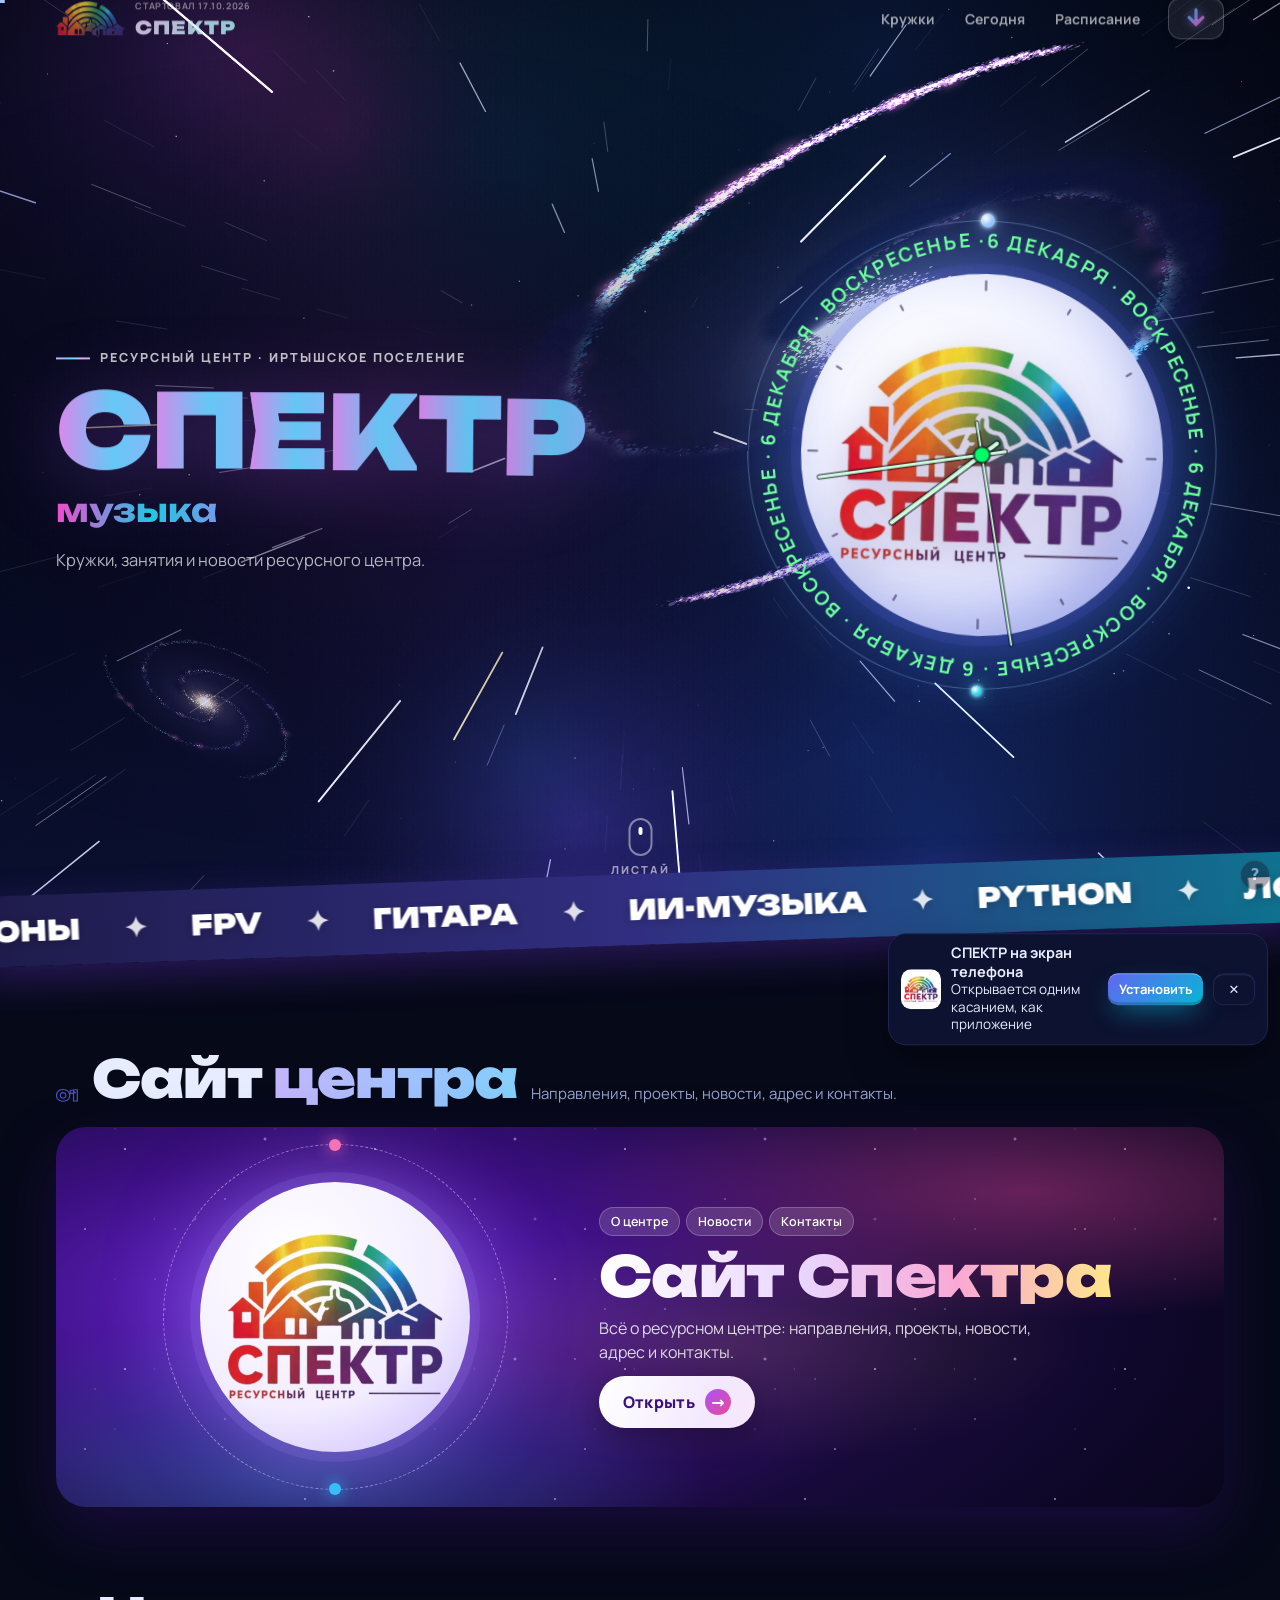
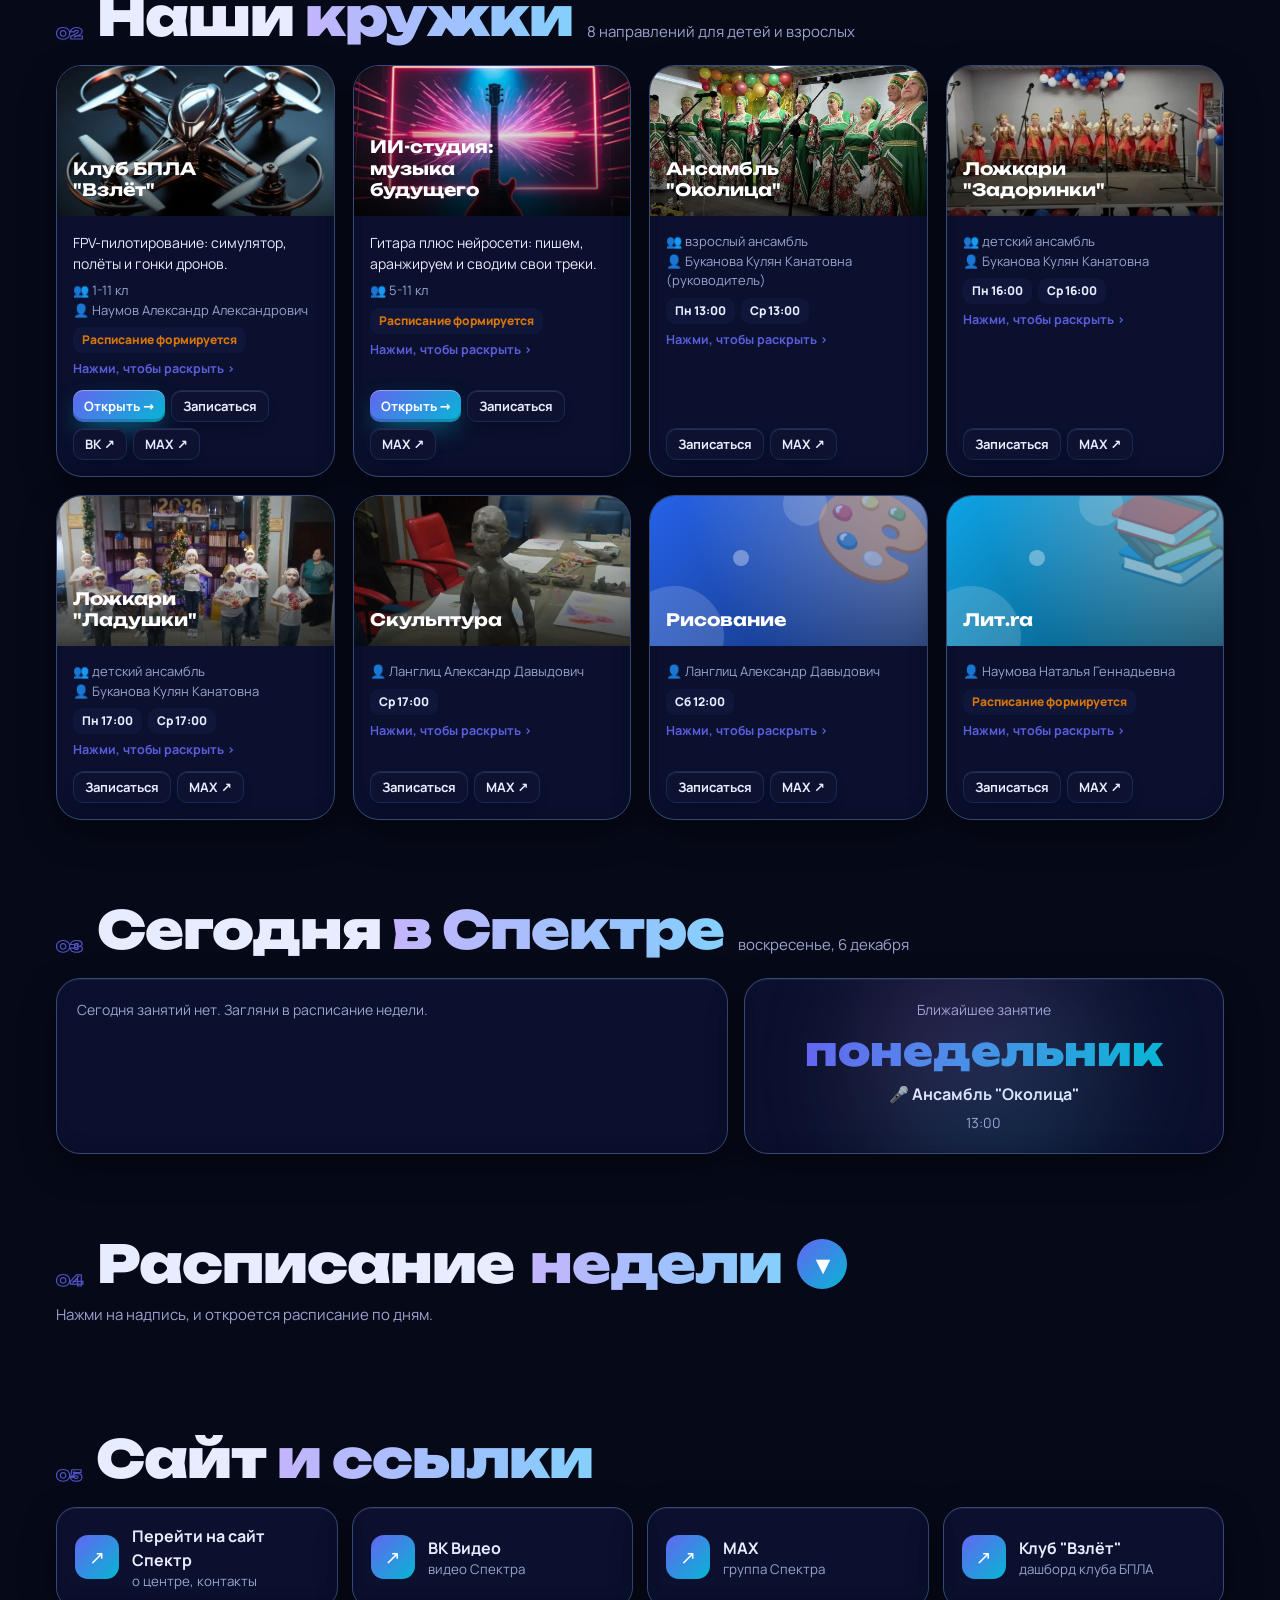
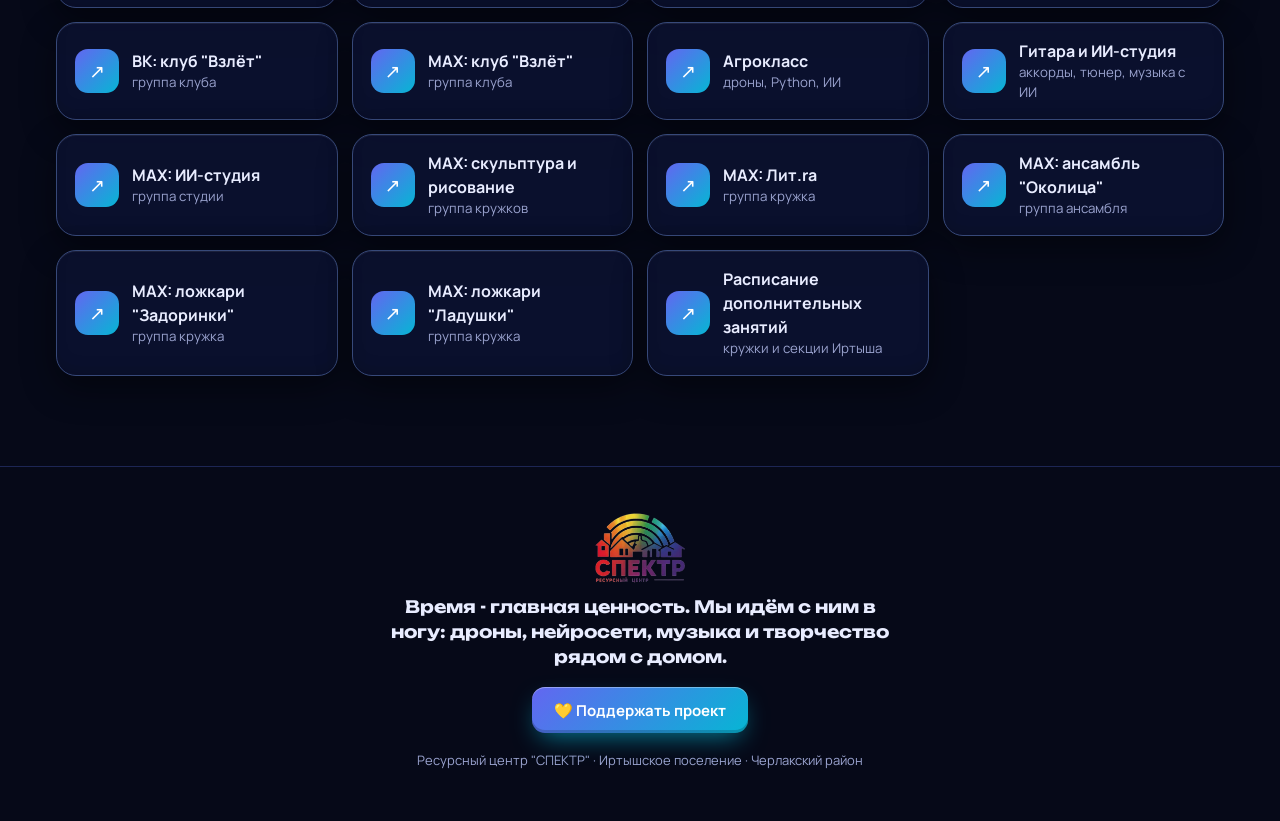
==== new.html @ 7301fcef "Портал: удержание на телефоне не сбрасывается долгим нажатием браузера, зона малой галактики шире (n" ====
<!DOCTYPE html>
<html lang="ru">
<head>
<meta charset="UTF-8">
<meta name="viewport" content="width=device-width, initial-scale=1.0, viewport-fit=cover">
<title>СПЕКТР - кружки и расписание</title>
<meta name="description" content="СПЕКТР - кружки ресурсного центра в Иртышском поселении: расписание занятий, запись в кружки, дашборды клуба БПЛА "Взлёт", Агрокласса и ИИ-студии.">
<link rel="canonical" href="https://centrspektr.gitverse.site/spektr/">
<meta property="og:type" content="website">
<meta property="og:site_name" content="СПЕКТР">
<meta property="og:locale" content="ru_RU">
<meta property="og:url" content="https://centrspektr.gitverse.site/spektr/">
<meta property="og:title" content="СПЕКТР - кружки и расписание занятий">
<meta property="og:description" content="Расписание, запись в кружки, дроны, музыка, ИИ, ложкари, рисование и скульптура. Иртышское поселение.">
<meta property="og:image" content="https://centrspektr.gitverse.site/spektr/og.png">
<meta property="og:image:width" content="1200">
<meta property="og:image:height" content="630">
<meta property="og:image:alt" content="СПЕКТР - ресурсный центр">
<meta name="twitter:card" content="summary_large_image">
<meta name="theme-color" content="#0b0914">
<link rel="icon" type="image/png" href="favicon.png">
<link rel="apple-touch-icon" href="spektr-180.png">
<link rel="manifest" href="app.webmanifest">
<meta name="mobile-web-app-capable" content="yes">
<meta name="apple-mobile-web-app-capable" content="yes">
<meta name="apple-mobile-web-app-title" content="Спектр">
<link rel="preload" as="image" href="logo.webp">
<script src="perenos.js"></script>
<script>/* вход на портал всегда в стиле Космос; дальше в этом визите стиль можно менять, клубы его подхватывают */
try{if(!sessionStorage.getItem('spectr_in')){sessionStorage.setItem('spectr_in','1');localStorage.setItem('spectr_skin','space')}}catch(e){}</script>
<script src="fx.js"></script>
<link href="fonts.css" rel="stylesheet">
<style>
:root{--r1:#f43f5e;--r2:#fb923c;--r3:#facc15;--r4:#22c55e;--r5:#06b6d4;--r6:#6366f1;--r7:#a855f7;--c1:#7c3aed;--c2:#db2777;
 --bg:#f5f3fb;--bg2:#ebe8f5;--card:#ffffff;--line:#e2deef;--text:#17142a;--dim:#686580;--ok:#16a34a;--bad:#dc2626;--shadow:0 12px 34px rgba(30,20,60,.09);--hue:0deg;
 --rain:linear-gradient(90deg,var(--r1),var(--r2),var(--r3),var(--r4),var(--r5),var(--r6),var(--r7),var(--r1))}
:root[data-theme="dark"]{--bg:#0b0914;--bg2:#16122a;--card:#141029;--line:#272143;--text:#efecfb;--dim:#a39fc2;--shadow:0 12px 34px rgba(0,0,0,.45)}
*{box-sizing:border-box;margin:0;padding:0}
html{overflow-x:clip;scroll-behavior:smooth;-webkit-tap-highlight-color:transparent}
body{font-family:var(--fb);background:var(--bg);color:var(--text);line-height:1.5;overflow-x:hidden}
[hidden]{display:none !important}
img{display:block;max-width:100%}
a{color:inherit}
.wrap{max-width:1200px;margin:0 auto;padding:0 16px}
/* ---- фон, прогресс, курсор ---- */
.aur{position:fixed;inset:0;z-index:-1;overflow:hidden;filter:hue-rotate(var(--hue))}
.aur i{position:absolute;border-radius:50%;filter:blur(110px);opacity:.26;animation:fl 22s ease-in-out infinite}
.aur i:nth-child(1){width:520px;height:520px;background:var(--r7);top:-180px;left:-160px}
.aur i:nth-child(2){width:460px;height:460px;background:var(--r5);top:40%;right:-180px;animation-delay:-9s}
.aur i:nth-child(3){width:420px;height:420px;background:var(--r2);bottom:-200px;left:30%;animation-delay:-15s;opacity:.16}
@keyframes fl{50%{transform:translate(60px,40px) scale(1.1)}}
#prog{position:fixed;top:0;left:0;height:3px;width:100%;transform:scaleX(0);transform-origin:0 50%;z-index:300;background:var(--rain)}
.cur,.cur2{position:fixed;top:0;left:0;pointer-events:none;z-index:600;border-radius:50%;opacity:0;transition:opacity .3s}
.cur{width:8px;height:8px;margin:-4px 0 0 -4px;background:#fff;mix-blend-mode:difference}
.cur2{width:42px;height:42px;margin:-21px 0 0 -21px;border:1.5px solid color-mix(in srgb,var(--c1) 70%,transparent);transition:opacity .3s,width .3s,height .3s,margin .3s,background .3s}
.cur2.big{width:84px;height:84px;margin:-42px 0 0 -42px;background:color-mix(in srgb,var(--c1) 14%,transparent);border-color:transparent}
body.hascur .cur,body.hascur .cur2{opacity:1}
/* ---- прелоадер ---- */
#pre{position:fixed;inset:0;z-index:900;background:#0b0914;display:grid;place-items:center;overflow:hidden}
#pre .pl{width:min(46vw,260px);opacity:0;transform:scale(.8);filter:drop-shadow(0 0 40px rgba(168,85,247,.5))}
#pre .bars{position:absolute;inset:0;display:flex}
#pre .bars i{flex:1;height:100%;transform-origin:50% 0}
/* заставка-радуга при входе всегда в цветах Неона, в любом стиле */
#pre .bars i:nth-child(1){background:#f43f5e}#pre .bars i:nth-child(2){background:#fb923c}#pre .bars i:nth-child(3){background:#facc15}#pre .bars i:nth-child(4){background:#22c55e}#pre .bars i:nth-child(5){background:#06b6d4}#pre .bars i:nth-child(6){background:#6366f1}#pre .bars i:nth-child(7){background:#a855f7}
/* ---- шапка ---- */
header{position:fixed;top:0;left:0;right:0;z-index:200;transition:background .4s,backdrop-filter .4s,border-color .4s;border-bottom:1px solid transparent}
header.solid{backdrop-filter:blur(18px);background:color-mix(in srgb,var(--bg) 76%,transparent);border-color:var(--line)}
.top{display:flex;align-items:center;gap:14px;height:66px}
.brand{display:flex;align-items:center;gap:10px;text-decoration:none;user-select:none;-webkit-user-select:none;-webkit-touch-callout:none}
.brand img{height:34px;width:auto}
.brand .bt{display:flex;flex-direction:column;gap:4px;line-height:1}
.vis{display:flex;align-items:center;gap:4px;font:700 10px var(--fb);letter-spacing:.4px;color:var(--dim);white-space:nowrap;opacity:0;transform:translateY(-4px);transition:opacity .6s,transform .6s}
.vis.on{opacity:1;transform:none}
.vis.since{opacity:.85;transform:none;font-size:9px;letter-spacing:.6px;text-transform:uppercase}
.inl{transform:scaleX(-1)}
.shb .shico{width:20px;height:20px;flex:none;fill:none;stroke:#e9e4ff;stroke-width:2;stroke-linejoin:round;stroke-linecap:round}
.vis svg{width:12px;height:12px;fill:none;stroke:var(--c1);stroke-width:2.2;stroke-linecap:round;stroke-linejoin:round}
.vis i{font-style:normal;font-weight:800;color:var(--text);font-variant-numeric:tabular-nums}
header:not(.solid) .vis{color:rgba(255,255,255,.7)}header:not(.solid) .vis i{color:#fff}
html[data-skin="aqua"][data-theme="light"] header:not(.solid) .vis{color:#7a6f80}html[data-skin="aqua"][data-theme="light"] header:not(.solid) .vis i{color:#2c2535}
html[data-skin="pixel"] .vis{font:400 7px 'Press Start 2P',monospace}
@media (max-width:420px){.vis .vl{display:none}}
.brand b{font:900 18px var(--fh);letter-spacing:1px;background:var(--rain);background-size:300% 100%;-webkit-background-clip:text;background-clip:text;color:transparent;animation:sh 9s linear infinite}
header:not(.solid) .brand b{filter:brightness(1.25)}
@keyframes sh{to{background-position:-300% 0}}
nav.mn{margin-left:auto;display:flex;gap:2px}
nav.mn a{color:var(--dim);text-decoration:none;font-weight:700;font-size:14px;padding:8px 14px;border-radius:999px;transition:.25s}
header:not(.solid) nav.mn a{color:rgba(255,255,255,.78)}
nav.mn a:hover{color:#fff !important;background:linear-gradient(135deg,var(--c1),var(--c2))}
.tr{display:flex;gap:8px}
.ibtn{border:1px solid var(--line);background:var(--card);color:var(--text);border-radius:13px;height:42px;min-width:42px;padding:0 15px;cursor:pointer;font:700 14px var(--fb);display:inline-flex;align-items:center;justify-content:center;gap:7px;text-decoration:none;transition:border-color .2s,color .2s,background .2s,box-shadow .3s}
.ibtn:hover{border-color:var(--c1);color:var(--c1)}
header:not(.solid) .tr .ibtn{background:rgba(255,255,255,.1);border-color:rgba(255,255,255,.25);color:#fff}
.ibtn.pri{background:linear-gradient(135deg,var(--c1),var(--c2));color:#fff;border:none} .ibtn.pri:hover{color:#fff;box-shadow:0 10px 30px rgba(219,39,119,.45)}
.ibtn.gl{background:rgba(255,255,255,.1);color:#fff;border-color:rgba(255,255,255,.32);backdrop-filter:blur(10px)} .ibtn.gl:hover{background:rgba(255,255,255,.22);border-color:#fff;color:#fff}
.ibtn.lg{height:54px;padding:0 26px;font-size:15.5px;border-radius:16px}
.ibtn.sm{height:32px;font-size:13px;padding:0 11px;border-radius:10px} .ibtn:disabled{opacity:.6;cursor:default}
@media(max-width:820px){nav.mn{display:none}.tr{margin-left:auto}}
/* вход на портал: долгое нажатие на свечение вокруг круга СПЕКТР (без видимой кнопки) */
.hero{-webkit-touch-callout:none}.lw.pt .ring{opacity:.62;transition:opacity .9s ease-in}
/* ---- hero ---- */
.hero{position:relative;min-height:100vh;min-height:100svh;display:flex;align-items:center;overflow:hidden;color:#fff;background:radial-gradient(120% 120% at 20% 0%,#2b0f63 0%,#0b0914 58%),#0b0914;isolation:isolate}
.hero canvas{position:absolute;inset:0;width:100%;height:100%;z-index:-1}
.hero .vig{position:absolute;inset:0;z-index:-1;background:radial-gradient(60% 50% at 70% 45%,transparent 0%,rgba(11,9,20,.55) 100%)}
.hin{position:relative;width:100%;display:grid;grid-template-columns:1.15fr .85fr;gap:30px;align-items:center;padding-top:80px;padding-bottom:70px}
.kick{display:inline-flex;align-items:center;gap:10px;font-size:12.5px;font-weight:800;letter-spacing:2px;text-transform:uppercase;color:rgba(255,255,255,.75)}
.kick i{width:34px;height:2px;background:var(--rain)}
h1.big{font:900 clamp(44px,8vw,112px)/.95 var(--fh);letter-spacing:-2px;white-space:nowrap;margin:14px 0 10px;background:var(--rain);background-size:300% 100%;-webkit-background-clip:text;background-clip:text;color:transparent;animation:sh 10s linear infinite;filter:drop-shadow(0 10px 40px rgba(168,85,247,.35))}
h1.big .ch{display:inline-block;background:inherit;background-size:inherit;-webkit-background-clip:text;background-clip:text}
.rot{font:700 clamp(20px,3.6vw,32px)/1.25 var(--fh)}
.rw{display:inline-block;color:var(--r3);min-width:2ch}
.lead{max-width:540px;color:rgba(255,255,255,.8);margin-top:14px;font-size:16.5px}
.cta{display:flex;gap:12px;flex-wrap:wrap;margin-top:28px}
.ibtn.pri.lg{box-shadow:0 10px 34px rgba(219,39,119,.5)}
.chips{display:flex;gap:8px;flex-wrap:wrap;margin-top:22px}
.chip{font-size:13px;font-weight:800;padding:7px 13px;border-radius:999px;background:rgba(255,255,255,.1);border:1px solid rgba(255,255,255,.22);backdrop-filter:blur(8px)}
.lw{position:relative;justify-self:center;width:min(100%,430px);aspect-ratio:1;display:grid;place-items:center}
.lw .ring{position:absolute;inset:0;border-radius:50%;background:conic-gradient(from 0deg,var(--r1),var(--r2),var(--r3),var(--r4),var(--r5),var(--r6),var(--r7),var(--r1));filter:blur(46px);opacity:.42;animation:spin 16s linear infinite}
.lw .disc{position:absolute;inset:9%;border-radius:50%;background:radial-gradient(circle at 50% 40%,rgba(255,255,255,.98),rgba(240,236,255,.92) 62%,rgba(220,210,255,.85));box-shadow:0 30px 80px rgba(0,0,0,.45),inset 0 -12px 40px rgba(124,58,237,.18)}
.lw .orb{position:absolute;inset:-3%;z-index:3;border-radius:50%;border:1.5px dashed rgba(255,255,255,.32);animation:spin 18s linear infinite;pointer-events:none}
.lw .orb::before,.lw .orb::after{content:"";position:absolute;width:14px;height:14px;margin-left:-7px;border-radius:50%;background:radial-gradient(circle at 35% 35%,#fff,var(--r3) 55%);top:-8px;left:50%;box-shadow:0 0 18px var(--r3),0 0 4px #fff;animation:orbp 2.4s ease-in-out infinite}
@keyframes orbp{50%{box-shadow:0 0 28px var(--r3),0 0 6px #fff}}
.lw .orb::after{background:radial-gradient(circle at 35% 35%,#fff,var(--r5) 55%);box-shadow:0 0 18px var(--r5),0 0 4px #fff;top:auto;bottom:-8px;width:11px;height:11px;margin-left:-5.5px;animation-delay:-1.2s}
.lw img{position:relative;z-index:2;width:64%;filter:drop-shadow(0 10px 18px rgba(60,20,120,.25))}
@keyframes spin{to{transform:rotate(360deg)}}
/* небо героя: метеоры, астероиды, спутник с сигнальной лампой */
.sky{position:absolute;inset:0;overflow:hidden;pointer-events:none}
.sky>*{position:absolute;left:0;top:0;will-change:transform,opacity}
.sky .met{height:2px;border-radius:2px;background:linear-gradient(90deg,transparent,rgba(170,195,255,.25) 45%,rgba(220,232,255,.9));transform-origin:100% 50%}
.sky .met::after{content:"";position:absolute;right:-3px;top:50%;width:5px;height:5px;margin-top:-2.5px;border-radius:50%;background:#fff;box-shadow:0 0 8px 3px rgba(200,215,255,.85),0 0 22px 6px rgba(140,170,255,.35)}
.sky .met.com{height:3px;background:linear-gradient(90deg,transparent,rgba(120,150,255,.14) 25%,rgba(190,140,255,.4) 60%,rgba(255,235,250,.95))}
.sky .met.com::after{width:8px;height:8px;margin-top:-4px;right:-4px;box-shadow:0 0 12px 4px rgba(255,235,250,.8),0 0 30px 10px rgba(150,170,255,.4)}
html[data-skin="pixel"] .sky svg{shape-rendering:crispEdges}
.scr{position:absolute;left:50%;bottom:22px;transform:translateX(-50%);display:flex;flex-direction:column;align-items:center;gap:6px;font-size:11px;font-weight:800;letter-spacing:2px;color:rgba(255,255,255,.6);text-decoration:none}
.scr i{width:24px;height:38px;border:2px solid rgba(255,255,255,.45);border-radius:14px;position:relative} .scr i::after{content:"";position:absolute;left:50%;top:7px;width:4px;height:8px;margin-left:-2px;border-radius:2px;background:#fff;animation:wheel 1.8s infinite}
@keyframes wheel{60%{transform:translateY(12px);opacity:0}100%{opacity:0}}
@media(max-width:860px){h1.big{font-size:min(14.5vw,96px)}.hin{grid-template-columns:1fr;text-align:left;padding-top:96px}.lw{width:min(54vw,250px);order:-1;justify-self:start}.scr{display:none}}
/* ---- бегущая строка ---- */
.mqw{position:relative;z-index:2;overflow:hidden;padding:70px 0;margin-top:-96px;margin-bottom:-46px}
.mq{position:relative;overflow:hidden;padding:18px 0;transform:rotate(-2deg);margin:0 -20px;background:var(--rain);background-size:200% 100%;box-shadow:0 14px 40px rgba(124,58,237,.3);z-index:2}
.mq .tk{display:flex;width:max-content;will-change:transform}
.mq{cursor:grab;touch-action:pan-y;-webkit-user-select:none;user-select:none}.mq.hold{cursor:grabbing}
.lw{touch-action:none;cursor:grab;-webkit-user-select:none;user-select:none}.lw.hold{cursor:grabbing}.lw img{pointer-events:none;-webkit-user-drag:none}
.lw .disc{transition:scale .35s cubic-bezier(.2,.9,.3,1.4)}.lw.hold .disc{scale:.95}
.lw .dr,.lw .lwh{position:absolute;inset:-3%;width:106%;height:106%;pointer-events:none;overflow:visible}
.lw .dr{z-index:1;animation:spin 70s linear infinite}
.lw .dr text{font:700 4.1px var(--fb);letter-spacing:.2px;fill:var(--hd)}
.lw .lwh{z-index:4}
.lw{--hc:#c8ffd9;--hs:#00ff66;--hd:#6dff9e;--tk:rgba(40,30,80,.55)}
html[data-skin="neon"] .lw{--hc:#fff;--hs:#ff4fd8;--hd:#ffb8f0}
html[data-skin="aqua"] .lw{--hc:#fff;--hs:#e0679a;--hd:#f9b4d0}
html[data-skin="pixel"] .lw{--hc:#fff;--hs:#7dff6a;--hd:#ffd84a}
.lwh .tk line{stroke:var(--tk);stroke-width:.5;stroke-linecap:round}
.lwh .hg{transform-origin:50px 50px;will-change:transform}
.lwh .hg .u{stroke:rgba(10,6,30,.6);stroke-linecap:round}
.lwh .hg .m{stroke:var(--hc);stroke-linecap:round}
.lwh .h1{stroke-width:.85}.lwh .h2{stroke-width:.6}.lwh .h3{stroke:var(--hs);stroke-width:.38}
.lwh .hg:nth-of-type(2) .u{stroke-width:1.5}.lwh .hg:nth-of-type(3) .u{stroke-width:1.2}.lwh .hg:nth-of-type(4) .u{stroke-width:.95}
.lwh .cap{fill:var(--hs);stroke:rgba(10,6,30,.6);stroke-width:.5}
.tked{position:absolute;right:16px;bottom:2px;z-index:3}
.mqw.tkoff{display:none} body.editing .mqw.tkoff{display:block;opacity:.35}
.tkhd{position:absolute;right:170px;bottom:2px;z-index:3}

.mq span{font:900 clamp(18px,3vw,28px) var(--fh);color:#fff;white-space:nowrap;padding:0 22px;text-shadow:0 2px 12px rgba(0,0,0,.25)}
.mq span::after{content:"✦";margin-left:44px;opacity:.85}
@keyframes mq{to{transform:translateX(-50%)}}
/* ---- секции ---- */
section.blk{padding-top:84px}
.sh2{display:flex;align-items:flex-end;gap:14px;flex-wrap:wrap;margin-bottom:22px}
.sh2 .num{font:900 15px var(--fh);color:transparent;-webkit-text-stroke:1.2px var(--c1);opacity:.8}
h2.sec{font:900 clamp(28px,5vw,52px)/1 var(--fh);letter-spacing:-1px;scroll-margin-top:90px}
h2.sec em{font-style:normal;background:var(--rain);background-size:300% 100%;-webkit-background-clip:text;background-clip:text;color:transparent;animation:sh 10s linear infinite}
.sh2 p{color:var(--dim);max-width:420px;font-size:15px}
.sh2 .add{margin-left:auto}
/* ---- дашборды ---- */
.dash{display:grid;grid-template-columns:repeat(12,1fr);gap:18px}
.dc{position:relative;grid-column:span 6;min-height:420px;border-radius:30px;overflow:hidden;color:#fff;text-decoration:none;display:flex;flex-direction:column;justify-content:flex-end;padding:28px;background:#111;cursor:pointer;isolation:isolate;box-shadow:0 20px 50px rgba(20,10,50,.28);transform-style:preserve-3d}
.dc:nth-child(3),.dc:nth-child(4){grid-column:span 6;min-height:340px}
@media(max-width:860px){.dc,.dc:nth-child(3),.dc:nth-child(4){grid-column:span 12;min-height:360px}}
.dc .ph{position:absolute;inset:-12% 0;z-index:-2;will-change:transform}
.dc .ph img,.dc .ph canvas{width:100%;height:100%;object-fit:cover;transition:transform 1.2s cubic-bezier(.2,.8,.2,1)}
.dc:hover .ph img{transform:scale(1.08)}
.dc::before{content:"";position:absolute;inset:0;z-index:-1;background:linear-gradient(180deg,rgba(0,0,0,0) 30%,rgba(5,3,15,.88) 100%)}
.dc::after{content:"";position:absolute;inset:0;z-index:-1;background:linear-gradient(115deg,transparent 30%,rgba(255,255,255,.22) 48%,transparent 62%);transform:translateX(-120%);transition:transform 1s}
.dc:hover::after{transform:translateX(120%)}
.dc .lbl{position:absolute;top:22px;left:22px;display:flex;gap:8px}
.dc .lbl span{font-size:11.5px;font-weight:800;letter-spacing:1px;text-transform:uppercase;padding:6px 12px;border-radius:99px;background:rgba(255,255,255,.14);border:1px solid rgba(255,255,255,.25);backdrop-filter:blur(10px)}
.dc .lbl .bt{background:rgba(250,204,21,.18);border-color:rgba(250,204,21,.55);color:#fde68a}
.sh2 .beta{display:flex;flex-wrap:wrap;align-items:center;gap:8px 10px;margin-top:10px;font-size:13.5px;color:var(--dim);line-height:1.45}
.sh2 .beta i{font-style:normal;font-size:11px;font-weight:800;letter-spacing:1px;text-transform:uppercase;padding:4px 10px;border-radius:99px;background:rgba(250,204,21,.15);border:1px solid rgba(250,204,21,.5);color:#fde68a}
.dc .lbl .soon{background:var(--r3);color:#111;border-color:transparent}
.dc h3{font:900 clamp(28px,4vw,44px)/1.02 var(--fh);letter-spacing:-1px;text-shadow:0 6px 30px rgba(0,0,0,.4)}
.dc p{max-width:460px;opacity:.88;margin-top:8px;font-size:15px}
.dc .go{display:inline-flex;align-items:center;gap:10px;margin-top:18px;font-weight:800;padding:11px 18px;border-radius:14px;background:rgba(255,255,255,.14);border:1px solid rgba(255,255,255,.3);backdrop-filter:blur(10px);width:max-content;transition:gap .3s,background .3s,color .3s}
.dc .go b{display:inline-grid;place-items:center;width:26px;height:26px;border-radius:50%;background:#fff;color:#111;transition:transform .3s}
.dc:hover .go{background:#fff;color:#111;gap:16px} .dc:hover .go b{background:linear-gradient(135deg,var(--c1),var(--c2));color:#fff;transform:rotate(-45deg)}
.dc .glw{position:absolute;inset:0;z-index:-1;opacity:0;transition:opacity .3s;background:radial-gradient(380px circle at var(--mx,50%) var(--my,50%),rgba(255,255,255,.18),transparent 60%)}
.dc:hover .glw{opacity:1}
.dc.site{background:radial-gradient(120% 90% at 80% 0%,#4c1d95,#1a0b33 60%,#0b0914)} .dc.site .ph{inset:0;display:flex;align-items:flex-start;justify-content:flex-end;padding:22px 26px}
.dc.site .ph::before{content:"";position:absolute;top:26px;right:26px;width:min(38%,190px);aspect-ratio:1.25;border-radius:28px;background:linear-gradient(160deg,#fff,#efeaff);box-shadow:0 20px 50px rgba(0,0,0,.45);transform:rotate(4deg)}
.dc.site .ph img{position:relative;width:min(32%,160px);height:auto;object-fit:contain;margin:30px 5% 0 0;transform:rotate(4deg)}
.dc.site:hover .ph img{transform:rotate(0) scale(1.06)}
.dc.site::before{background:linear-gradient(180deg,rgba(0,0,0,0) 45%,rgba(5,3,15,.7) 100%)}
/* переход "провалиться" */
#dive{position:fixed;z-index:800;overflow:hidden;pointer-events:none;display:none;background:#000}
#dive img,#dive canvas{position:absolute;inset:0;width:100%;height:100%;object-fit:cover}
#dive .fl{position:absolute;inset:0;background:#fff;opacity:0;pointer-events:none}
#dive .t{position:absolute;inset:0;display:grid;place-items:center;text-align:center;color:#fff;font:900 clamp(40px,10vw,120px)/1 var(--fh);text-shadow:0 10px 50px rgba(0,0,0,.6);background:radial-gradient(circle,rgba(0,0,0,.15),rgba(0,0,0,.55))}
#soon{position:fixed;inset:0;z-index:850;display:none;place-items:center;padding:16px;background:rgba(5,3,15,.75);backdrop-filter:blur(8px)}
#soon .sc{max-width:520px;background:var(--card);border-radius:28px;overflow:hidden;box-shadow:0 30px 80px rgba(0,0,0,.5)}
#soon .sc img{height:220px;width:100%;object-fit:cover} #soon .sc div{padding:22px}
#soon h3{font:900 24px var(--fh);margin-bottom:8px} #soon ul{margin:10px 0 16px 18px;color:var(--dim)}
/* ---- сегодня ---- */
.today{display:grid;grid-template-columns:1.4fr 1fr;gap:16px} @media(max-width:820px){.today{grid-template-columns:1fr}}
.card{background:var(--card);border:1px solid var(--line);border-radius:24px;box-shadow:var(--shadow);padding:20px}
.card h3{font:700 17px var(--fh);margin-bottom:10px}
.lrow{display:flex;gap:12px;align-items:center;padding:11px 0;border-bottom:1px dashed var(--line);flex-wrap:wrap;cursor:pointer} .lrow:last-child{border-bottom:none}
.lrow .tm{font:800 14px var(--fb);min-width:104px} .lrow .dt{width:11px;height:11px;border-radius:50%;flex-shrink:0;box-shadow:0 0 10px currentColor}
.lrow .nm{flex:1;min-width:150px} .lrow .nm small{display:block;color:var(--dim)}
.lrow.past{opacity:.42} .lrow.on{background:color-mix(in srgb,var(--ok) 10%,transparent);border-radius:16px;padding:11px;border-bottom:none}
.bar{height:6px;border-radius:9px;background:var(--bg2);overflow:hidden;width:100%} .bar i{display:block;height:100%;background:linear-gradient(90deg,var(--r4),var(--r5))}
.tag{font-size:11px;font-weight:800;color:#fff;background:var(--ok);border-radius:99px;padding:2px 9px}
.nxt{display:flex;flex-direction:column;justify-content:center;align-items:center;text-align:center;gap:6px;min-height:170px;position:relative;overflow:hidden}
.nxt .big{font:900 40px var(--fh);background:linear-gradient(90deg,var(--c1),var(--c2));-webkit-background-clip:text;background-clip:text;color:transparent}
.nxt::before{content:"";position:absolute;width:240px;height:240px;border-radius:50%;background:conic-gradient(var(--r1),var(--r3),var(--r5),var(--r7),var(--r1));filter:blur(60px);opacity:.18;animation:spin 12s linear infinite}
.empty{color:var(--dim);font-size:14px}
.tent{color:#d97706;font-size:12px;font-weight:700}
/* ---- неделя ---- */
.days{position:relative;display:flex;gap:4px;overflow-x:auto;padding:5px;background:var(--card);border:1px solid var(--line);border-radius:20px;margin-bottom:16px;scrollbar-width:none}
.days button{position:relative;z-index:1;flex:1;min-width:60px;border:none;background:none;color:var(--dim);font:800 14px var(--fb);padding:12px 8px;border-radius:15px;cursor:pointer;transition:color .3s}
.days button.on{color:#fff} .days button small{display:block;font:600 10.5px var(--fb);opacity:.85}
.days button.td::after{content:"";position:absolute;top:7px;right:9px;width:6px;height:6px;border-radius:50%;background:var(--r3)}
.dind{position:absolute;z-index:0;top:5px;bottom:5px;border-radius:15px;background:linear-gradient(135deg,var(--c1),var(--c2));box-shadow:0 6px 20px rgba(124,58,237,.4);transition:left .5s cubic-bezier(.5,1.5,.5,1),width .5s cubic-bezier(.5,1.5,.5,1)}
.tl{position:relative;padding-left:28px;min-height:90px} .tl::before{content:"";position:absolute;left:9px;top:8px;bottom:8px;width:3px;border-radius:3px;background:linear-gradient(var(--r1),var(--r3),var(--r4),var(--r5),var(--r7))}
.ev{position:relative;display:flex;gap:14px;align-items:center;margin-bottom:12px;padding:15px 17px;border-radius:22px;background:var(--card);border:1px solid var(--line);box-shadow:var(--shadow);cursor:pointer;transition:transform .3s,border-color .3s}
.ev::after{content:"";position:absolute;left:-26px;top:50%;width:14px;height:14px;margin-top:-7px;border-radius:50%;background:var(--ec);border:3px solid var(--bg);box-shadow:0 0 14px var(--ec)}
.ev:hover{transform:translateX(8px);border-color:var(--ec)}
.ev .t{font:800 15px var(--fb);min-width:104px} .ev .t small{display:block;font-weight:600;color:var(--dim);font-size:12px}
.ev .i{width:48px;height:48px;border-radius:15px;display:grid;place-items:center;font-size:24px;background:var(--ec);flex-shrink:0;box-shadow:0 8px 20px color-mix(in srgb,var(--ec) 45%,transparent)}
.ev .b{flex:1;min-width:0} .ev .b b{display:block} .ev .b small{color:var(--dim)}
@media(max-width:560px){.ev{flex-wrap:wrap}.ev .t{min-width:100%;display:flex;gap:8px;align-items:baseline}}
/* ---- кружки ---- */
.groups{display:grid;grid-template-columns:repeat(auto-fill,minmax(260px,1fr));gap:18px}
.grp{position:relative;border-radius:26px;overflow:hidden;background:var(--card);border:1px solid var(--line);box-shadow:var(--shadow);display:flex;flex-direction:column;transition:box-shadow .3s;transform-style:preserve-3d;cursor:pointer}
.grp:hover{box-shadow:0 24px 50px rgba(30,20,60,.22)}
.grp .cov{height:130px;position:relative;color:#fff;padding:16px;display:flex;align-items:flex-end;overflow:hidden}
.grp .cov::before{content:"";position:absolute;inset:-40%;background:radial-gradient(circle at 80% 10%,rgba(255,255,255,.45),transparent 55%);animation:fl 9s ease-in-out infinite}
.grp .cov .e{position:absolute;right:-6px;top:-12px;font-size:96px;opacity:.4;transform:rotate(-10deg);transition:transform .6s cubic-bezier(.3,1.6,.5,1)} .grp:hover .cov .e{transform:rotate(10deg) scale(1.2)}
.grp .cov h3{font:700 17px var(--fh);line-height:1.25;position:relative;padding-right:52px}
.grp .bd{padding:16px;display:flex;flex-direction:column;gap:7px;flex:1;font-size:14px}
.grp .meta{color:var(--dim);font-size:13px}
.tms{display:flex;gap:6px;flex-wrap:wrap} .tms span{font-size:12px;font-weight:800;background:var(--bg2);border-radius:9px;padding:4px 9px}
.grp .acts{display:flex;gap:6px;margin-top:auto;padding-top:6px;flex-wrap:wrap}
.glw2{position:absolute;inset:0;pointer-events:none;opacity:0;transition:opacity .3s;background:radial-gradient(260px circle at var(--mx,50%) var(--my,50%),color-mix(in srgb,var(--gc) 26%,transparent),transparent 70%)} .grp:hover .glw2{opacity:1}
/* ---- события, ссылки ---- */
.evs{display:grid;grid-template-columns:1fr 1fr;gap:16px} @media(max-width:760px){.evs{grid-template-columns:1fr}}
.it{display:flex;gap:13px;align-items:center;padding:11px 0;border-bottom:1px dashed var(--line)} .it:last-child{border-bottom:none}
.it .dd{width:56px;height:56px;border-radius:16px;display:grid;place-items:center;text-align:center;color:#fff;background:linear-gradient(135deg,var(--c1),var(--c2));flex-shrink:0;line-height:1.05} .it .dd b{font-size:19px} .it .dd small{font-size:11px;display:block}
.it .tx{flex:1} .it small.p{color:var(--dim)}
.links{display:grid;grid-template-columns:repeat(auto-fill,minmax(250px,1fr));gap:14px}
.lnk{display:flex;gap:13px;align-items:center;padding:16px 18px;border-radius:20px;background:var(--card);border:1px solid var(--line);box-shadow:var(--shadow);text-decoration:none;transition:transform .3s,border-color .3s}
.lnk:hover{border-color:var(--c1);transform:translateY(-4px)} .lnk .ic{width:44px;height:44px;border-radius:13px;display:grid;place-items:center;font-size:19px;background:linear-gradient(135deg,var(--c1),var(--c2));color:#fff;flex-shrink:0;transition:transform .5s} .lnk:hover .ic{transform:rotate(360deg)}
.lnk small{display:block;color:var(--dim)}
footer{margin-top:90px;padding:46px 0 50px;border-top:1px solid var(--line);text-align:center;color:var(--dim);font-size:13px}
footer img{height:70px;margin:0 auto 12px}
footer .fdev{max-width:560px;margin:0 auto 18px;padding:0 16px;font:700 17px/1.45 var(--fh);color:var(--text);display:flex;gap:8px;justify-content:center;align-items:flex-start}
footer .fdev .ibtn{flex:none}
footer .fsup{margin:0 auto 18px;height:46px;padding:0 22px;font-size:15px}
footer .fsm{font-size:13px}
html[data-skin="pixel"] footer .fdev{font-size:11px;line-height:1.8}
footer .fl a{padding:8px 14px;border-radius:12px;border:1px solid var(--line);background:var(--card);color:var(--text);text-decoration:none;font-weight:700;font-size:13.5px}
footer .fl a:hover{border-color:var(--c1)}
.join{display:grid;grid-template-columns:repeat(var(--jn,4),1fr);gap:14px} @media(max-width:980px){.join{grid-template-columns:1fr 1fr}} @media(max-width:560px){.join{grid-template-columns:1fr}}
.join .stp{display:flex;gap:14px;align-items:flex-start;font-size:15px}
.join .stp b{flex-shrink:0;width:38px;height:38px;border-radius:12px;display:grid;place-items:center;color:#fff;font:800 17px var(--fh);background:linear-gradient(135deg,var(--c1),var(--c2))}
.wkfold{display:flex;width:100%;justify-content:space-between;align-items:center;gap:12px;padding:18px 20px;border-radius:20px;border:1px dashed var(--line);background:var(--card);color:var(--dim);font:600 15px var(--fb);cursor:pointer} .wkfold b{color:var(--c1);white-space:nowrap} #wkBody{margin-top:12px}
.jbtn{display:flex;flex-wrap:wrap;gap:10px;margin-top:16px}
body:not(.editing) .off{display:none !important}
.lnk.hid{opacity:.5;outline:2px dashed var(--line)} .lnk.nolink{cursor:default} .lnk.nolink:hover{transform:none;border-color:var(--line)} .lnk.nolink .ic{background:var(--line);color:var(--text)}
/* ---- редактирование ---- */
.ed{display:none} body.editing .ed{display:inline-flex}
.ebtn{border:none;background:var(--bg2);color:var(--dim);border-radius:9px;padding:4px 9px;cursor:pointer;font:700 12px var(--fb)} .ebtn:hover{color:var(--c1)}
.modal{position:fixed;inset:0;background:rgba(10,5,25,.62);backdrop-filter:blur(6px);display:none;align-items:center;justify-content:center;padding:16px;z-index:700} .modal.on{display:flex}
.mcard{background:var(--card);border-radius:26px;width:100%;max-width:580px;max-height:92vh;overflow:auto;padding:24px;animation:pop .4s cubic-bezier(.2,.8,.2,1)}
@keyframes pop{from{transform:scale(.9) translateY(24px);opacity:0}}
.mcard h3{font:700 19px var(--fh);margin-bottom:10px}
.mcard label{display:block;font-weight:700;font-size:13px;margin-top:11px}
.mcard input:not([type=checkbox]),.mcard textarea,.mcard select{display:block;width:100%;margin-top:4px;font:600 15px var(--fb);padding:10px 12px;border-radius:12px;border:1px solid var(--line);background:var(--bg);color:var(--text)}
.mcard textarea{min-height:80px;resize:vertical}
.mbar{display:flex;gap:8px;justify-content:flex-end;margin-top:18px;flex-wrap:wrap} .mbar .del{margin-right:auto;color:var(--bad)}
.row2{display:grid;grid-template-columns:1fr 1fr;gap:10px}
/* ---- ученики и заявки ---- */
.mcard.wide{max-width:780px}
.stc{display:inline-grid;place-items:center;min-width:20px;height:20px;padding:0 6px;border-radius:99px;background:var(--bad,#ef4444);color:#fff;font:800 11.5px var(--fb);margin-left:2px}
#stp h4{font:700 15px var(--fh);margin:18px 0 8px;display:flex;align-items:center;gap:8px}
.stchips{display:flex;gap:6px;flex-wrap:wrap}
.strow{display:grid;grid-template-columns:auto 1fr auto;gap:10px;align-items:center;padding:10px 12px;border:1px solid var(--line);border-radius:14px;margin-bottom:6px;background:var(--bg);animation:pop .35s cubic-bezier(.2,.8,.2,1) both}
.strow .nm b{display:block;font-size:14.5px} .strow small{color:var(--dim);font-size:12.5px}
.strow .acts{display:flex;gap:6px;flex-wrap:wrap;justify-content:flex-end} .strow.hid{opacity:.55}
.strow input[type=checkbox]{width:18px;height:18px;margin:0;accent-color:var(--c1)}
.stcode{font:800 12.5px ui-monospace,Consolas,monospace;letter-spacing:.1em;background:var(--bg2);color:var(--text);padding:1px 6px;border-radius:6px;user-select:all}
.sttool{display:flex;gap:10px;align-items:center;justify-content:space-between;flex-wrap:wrap;margin-bottom:8px;font-size:13.5px;font-weight:700}
.sttool label{display:flex;gap:6px;align-items:center;margin:0}
.stpts{border:2px solid var(--c1);border-radius:16px;padding:12px 14px;margin:12px 0;background:var(--bg)}
.stnone{color:var(--dim);font-size:14px}
.bgrow .bgt{display:block;margin:3px 0;font-size:14px;white-space:pre-wrap;overflow-wrap:anywhere}
#bgBtn{position:relative}
.stdet{margin-top:14px} .stdet summary{cursor:pointer;font-weight:700;font-size:14px;margin-bottom:8px}
.sttask{font-size:13.5px;padding:6px 0;border-bottom:1px dashed var(--line)} .sttask small{color:var(--dim)}
.stlinks{margin-top:16px;font-size:12.5px;color:var(--dim);word-break:break-all}
@media (max-width:520px){header .tr{gap:4px} header .tr .ibtn{min-width:36px;height:38px;padding:0 8px;border-radius:11px}}
@media (max-width:600px){.strow{grid-template-columns:auto 1fr}.strow .acts{grid-column:1/-1;justify-content:flex-start}}
#toast{position:fixed;left:50%;bottom:24px;transform:translate(-50%,30px);opacity:0;background:var(--text);color:var(--bg);padding:11px 19px;border-radius:13px;font-weight:700;transition:.3s;z-index:950;pointer-events:none} #toast.on{opacity:1;transform:translate(-50%,0)}
.tdr.on .shb .shico{animation:nudgeR 1.8s ease-in-out infinite}
.tdr.on .shb .inl{animation:nudgeL 1.8s ease-in-out infinite}
@keyframes nudgeR{50%{translate:4px 0}}@keyframes nudgeL{50%{translate:-4px 0}}
.ibtn:active,.chip:active{transform:scale(.95)}
.ibtn.pri{position:relative;overflow:hidden}
.ibtn.pri::before{content:"";position:absolute;top:0;bottom:0;left:0;width:40%;background:linear-gradient(100deg,transparent,rgba(255,255,255,.35),transparent);transform:translateX(-120%) skewX(-18deg);animation:shim 4.5s ease-in-out infinite;pointer-events:none}
@keyframes shim{0%,60%{transform:translateX(-120%) skewX(-18deg)}100%{transform:translateX(330%) skewX(-18deg)}}
html.lite .ibtn.pri::before{animation:none;display:none}
@media (prefers-reduced-motion: reduce){*{animation:none !important;transition:none !important}#pre{display:none}}

/* ===== СТИЛИ: неон (база), космос, акварель, пиксель ===== */
:root{--fh:Unbounded,Manrope,sans-serif;--fb:Manrope,'Segoe UI',system-ui,sans-serif;--hero-fg:#fff;--hero-dim:rgba(255,255,255,.8)}
/* ---------- КОСМОС ---------- */
html[data-skin="space"]{--c1:#6366f1;--c2:#06b6d4;--r1:#c084fc;--r2:#a78bfa;--r3:#93c5fd;--r4:#67e8f9;--r5:#22d3ee;--r6:#818cf8;--r7:#f0abfc;
 --rain:linear-gradient(90deg,#c4b5fd,#93c5fd,#67e8f9,#f0abfc,#c4b5fd)}
html[data-skin="space"][data-theme="dark"]{--bg:#060918;--bg2:#10163a;--card:#0c1230;--line:#1d2654;--text:#e8ecff;--dim:#9aa3cf}
html[data-skin="space"][data-theme="light"]{--bg:#eef1ff;--bg2:#e0e6ff;--card:#fff;--line:#d6ddf7;--text:#141a3a;--dim:#5d6690}
html[data-skin="space"] .hero{background:radial-gradient(90% 80% at 75% 30%,#1b2a6b 0%,#0a1033 45%,#03050f 100%)}
html[data-skin="space"] .lw .ring{background:radial-gradient(circle,rgba(99,102,241,.7),rgba(6,182,212,.35) 55%,transparent 72%)}
html[data-skin="space"] .lw .orb{border:1.5px solid rgba(147,197,253,.35)}
html[data-skin="space"] .lw .disc{background:radial-gradient(circle at 35% 30%,#fff,#e9ecff 55%,#b8c2ff);box-shadow:0 0 0 10px rgba(99,102,241,.12),0 0 90px rgba(99,102,241,.6),inset -18px -22px 50px rgba(60,70,180,.25)}
html[data-skin="space"] .mq{background:linear-gradient(90deg,#1e1b4b,#312e81,#0e7490,#312e81,#1e1b4b);background-size:200% 100%}
/* ---------- АКВАРЕЛЬ ---------- */
html[data-skin="aqua"]{--fh:Comfortaa,Nunito,sans-serif;--fb:Nunito,'Segoe UI',system-ui,sans-serif;--c1:#e0679a;--c2:#8b7cf6;
 --r1:#f9a8b8;--r2:#fdba8c;--r3:#fcd97d;--r4:#9be3b0;--r5:#8dd8ee;--r6:#a9b4fb;--r7:#e6a8f5;
 --rain:linear-gradient(90deg,#f472b6,#fb923c,#eab308,#22c55e,#06b6d4,#8b5cf6,#f472b6)}
html[data-skin="aqua"][data-theme="light"]{--bg:#fbf7f0;--bg2:#f3ece0;--card:#fffdf9;--line:#ecdfcc;--text:#2c2535;--dim:#7a6f80;--shadow:0 14px 34px rgba(150,110,80,.12);--hero-fg:#2c2535;--hero-dim:#5c5265}
html[data-skin="aqua"][data-theme="dark"]{--bg:#1c1236;--bg2:#2a1c4a;--card:rgba(40,26,70,.78);--line:#4a3570;--text:#fbf5ff;--dim:#cbbde0}
html[data-skin="aqua"] .hero{background:#fbf7f0}
html[data-skin="aqua"][data-theme="dark"] .hero{background:radial-gradient(60% 55% at 15% 25%,rgba(255,79,154,.35),transparent 70%),radial-gradient(55% 50% at 85% 30%,rgba(41,198,245,.32),transparent 70%),radial-gradient(60% 55% at 60% 95%,rgba(255,210,63,.25),transparent 70%),#211541}
html[data-skin="aqua"] .hero .vig{background:radial-gradient(70% 60% at 30% 50%,rgba(251,247,240,.55),transparent 70%)}
html[data-skin="aqua"][data-theme="dark"] .hero .vig{background:radial-gradient(70% 60% at 30% 50%,rgba(33,21,65,.45),transparent 70%)}
html[data-skin="aqua"] .hero{color:var(--hero-fg)}
html[data-skin="aqua"] .kick,html[data-skin="aqua"] .lead{color:var(--hero-dim)}
html[data-skin="aqua"][data-theme="light"] .chip{background:rgba(255,255,255,.7);border-color:#ecdfcc;color:#2c2535}
html[data-skin="aqua"][data-theme="light"] .ibtn.gl{background:rgba(255,255,255,.75);color:#2c2535;border-color:#e3d3bd}
html[data-skin="aqua"][data-theme="light"] header:not(.solid) nav.mn a{color:#5c5265}
html[data-skin="aqua"][data-theme="light"] header:not(.solid) .tr .ibtn{background:rgba(255,255,255,.75);border-color:#e3d3bd;color:#2c2535}
html[data-skin="aqua"][data-theme="light"] .scr{color:#7a6f80} html[data-skin="aqua"][data-theme="light"] .scr i{border-color:#b9a99a} html[data-skin="aqua"][data-theme="light"] .scr i::after{background:#7a6f80}
html[data-skin="aqua"] h1.big{letter-spacing:0;filter:none}
html[data-skin="aqua"] .rw{color:var(--c1)}
html[data-skin="aqua"] .lw .ring{background:radial-gradient(circle at 30% 30%,#f9a8b8,transparent 60%),radial-gradient(circle at 70% 70%,#8dd8ee,transparent 60%),radial-gradient(circle at 70% 25%,#fcd97d,transparent 55%);opacity:.75;animation-duration:30s}
html[data-skin="aqua"] .lw .orb{border:2px dotted rgba(224,103,154,.35)}
html[data-skin="aqua"] .lw .disc{background:#fffdf9;box-shadow:0 20px 50px rgba(150,110,80,.25)}
html[data-skin="aqua"] .mq{background:linear-gradient(90deg,#f9a8b8,#fdba8c,#fcd97d,#9be3b0,#8dd8ee,#a9b4fb,#e6a8f5,#f9a8b8);background-size:200% 100%}
html[data-skin="aqua"] .mq span{color:#3b2f45;text-shadow:none}
html[data-skin="aqua"] .card,html[data-skin="aqua"] .grp,html[data-skin="aqua"] .ev,html[data-skin="aqua"] .lnk{border-radius:30px}
/* ---------- ПИКСЕЛЬ ---------- */
html[data-skin="pixel"]{--fh:'Press Start 2P',monospace;--c1:#ff004d;--c2:#29adff;--r1:#ff004d;--r2:#ffa300;--r3:#ffec27;--r4:#00e436;--r5:#29adff;--r6:#83769c;--r7:#ff77a8;
 --rain:linear-gradient(90deg,#ff004d 0 14.3%,#ffa300 14.3% 28.6%,#ffec27 28.6% 42.9%,#00e436 42.9% 57.2%,#29adff 57.2% 71.5%,#83769c 71.5% 85.8%,#ff77a8 85.8% 100%)}
html[data-skin="pixel"][data-theme="light"]{--bg:#fff1e8;--bg2:#ffe3d1;--card:#fff;--line:#1d2b53;--text:#1d2b53;--dim:#5f574f;--shadow:5px 5px 0 #1d2b53}
html[data-skin="pixel"][data-theme="dark"]{--bg:#121a33;--bg2:#1d2b53;--card:#1a2444;--line:#000;--text:#fff1e8;--dim:#c2c3c7;--shadow:5px 5px 0 #000}
html[data-skin="pixel"] *{border-radius:0 !important}
html[data-skin="pixel"] body{background-image:linear-gradient(rgba(127,127,127,.07) 1px,transparent 1px),linear-gradient(90deg,rgba(127,127,127,.07) 1px,transparent 1px);background-size:16px 16px}
html[data-skin="pixel"] .aur{display:none}
html[data-skin="pixel"] .hero{background:#1d2b53}
html[data-skin="pixel"] .hero canvas{image-rendering:pixelated}
html[data-skin="pixel"] h1.big{font-size:clamp(28px,6.2vw,80px);letter-spacing:0;line-height:1.15;background:none;color:#fff1e8;-webkit-text-fill-color:#fff1e8;animation:none;filter:none;text-shadow:4px 4px 0 #ff004d,8px 8px 0 #29adff}
html[data-skin="pixel"] h1.big .ch{background:none;-webkit-text-fill-color:#fff1e8}
@media(max-width:860px){html[data-skin="pixel"] h1.big{font-size:11vw}}
html[data-skin="pixel"] .rot{font-size:clamp(13px,2.2vw,20px);line-height:1.7}
html[data-skin="pixel"] .rw{color:#ffec27}
html[data-skin="pixel"] h2.sec{font-size:clamp(17px,3.2vw,30px);line-height:1.4;letter-spacing:0}
html[data-skin="pixel"] h2.sec em{animation:none;background-size:100% 100%}
html[data-skin="pixel"] .brand b{font-size:13px;animation:none}
html[data-skin="pixel"] .card,html[data-skin="pixel"] .grp,html[data-skin="pixel"] .ev,html[data-skin="pixel"] .lnk,html[data-skin="pixel"] .days,html[data-skin="pixel"] .dc,html[data-skin="pixel"] .wd{border:3px solid var(--line);box-shadow:var(--shadow)}
html[data-skin="pixel"] .ibtn{border:3px solid var(--line);box-shadow:3px 3px 0 var(--line);transition:transform .1s,box-shadow .1s}
html[data-skin="pixel"] .ibtn:hover{transform:translate(-2px,-2px);box-shadow:5px 5px 0 var(--line)}
html[data-skin="pixel"] .ibtn:active{transform:translate(2px,2px);box-shadow:1px 1px 0 var(--line)}
html[data-skin="pixel"] .hero .ibtn{border-color:#000;box-shadow:4px 4px 0 #000}
html[data-skin="pixel"] .chip{border:2px solid #000;background:#000;color:#fff1e8}
html[data-skin="pixel"] .lw .ring{display:none}
html[data-skin="pixel"] .lw .orb{border:4px dashed #ffec27;animation-timing-function:steps(24)}
html[data-skin="pixel"] .lw .disc{background:#fff1e8;box-shadow:8px 8px 0 #000,inset 0 0 0 6px #000}
html[data-skin="pixel"] .lw img{image-rendering:auto}
html[data-skin="pixel"] .mq{background:var(--rain);border-top:4px solid #000;border-bottom:4px solid #000}
html[data-skin="pixel"] .mq span{font-size:clamp(12px,2vw,18px);text-shadow:3px 3px 0 #000}
html[data-skin="pixel"] .dc h3{font-size:clamp(16px,2.4vw,24px);line-height:1.4;letter-spacing:0;text-shadow:3px 3px 0 #000}
html[data-skin="pixel"] .grp .cov h3,html[data-skin="pixel"] .card h3,html[data-skin="pixel"] .now h3{font-size:12.5px;line-height:1.6}
html[data-skin="pixel"] .nxt .big,html[data-skin="pixel"] .next .big{font-size:24px}
html[data-skin="pixel"] .dind{box-shadow:none}
html[data-skin="pixel"] #prog{height:6px;background:var(--rain)}
/* ---------- переключатель стилей ---------- */
.skw{position:relative}
.skp{position:absolute;right:0;top:50px;z-index:400;width:250px;padding:10px;background:var(--card);color:var(--text);border:1px solid var(--line);border-radius:20px;box-shadow:0 24px 60px rgba(0,0,0,.35);display:none}
.skp.on{display:block;animation:skpop .35s cubic-bezier(.2,.9,.3,1.3)}
@keyframes skpop{from{opacity:0;transform:translateY(-10px) scale(.95)}}
.skp b{display:block;font:800 12px var(--fb);letter-spacing:1px;text-transform:uppercase;color:var(--dim);padding:4px 8px 8px}
.spd{display:flex;flex-direction:column;gap:4px;padding:4px 10px 8px;font:700 13px var(--fb);color:var(--text)} .spd input{width:100%;accent-color:var(--c1)}
.sko{display:flex;align-items:center;gap:12px;width:100%;padding:9px 10px;border:none;background:none;color:var(--text);border-radius:14px;cursor:pointer;font:700 14.5px var(--fb);text-align:left}
.sko:hover{background:var(--bg2)} .sko.on{background:color-mix(in srgb,var(--c1) 14%,transparent)}
.sko i{width:38px;height:38px;border-radius:11px;flex-shrink:0;box-shadow:inset 0 0 0 1px rgba(0,0,0,.08)}
.sko small{display:block;font-weight:500;font-size:12px;color:var(--dim)}
.sko[data-k="neon"] i{background:radial-gradient(circle at 30% 70%,#f43f5e,transparent 55%),radial-gradient(circle at 70% 30%,#06b6d4,transparent 55%),#1a0b3d}
.sko[data-k="space"] i{background:radial-gradient(circle at 65% 40%,#c7d2fe 0 18%,#6366f1 19% 26%,transparent 27%),radial-gradient(1px 1px at 20% 30%,#fff,transparent),radial-gradient(1px 1px at 30% 80%,#fff,transparent),radial-gradient(1.5px 1.5px at 80% 75%,#fff,transparent),#060918}
.sko[data-k="aqua"] i{background:radial-gradient(circle at 30% 35%,#f9a8b8,transparent 50%),radial-gradient(circle at 70% 65%,#8dd8ee,transparent 50%),radial-gradient(circle at 70% 25%,#fcd97d,transparent 45%),#fbf7f0}
.sko[data-k="pixel"] i{border-radius:0;background:linear-gradient(90deg,#ff004d 0 25%,#ffec27 25% 50%,#00e436 50% 75%,#29adff 75%);box-shadow:3px 3px 0 #000}
::view-transition-old(root),::view-transition-new(root){animation:none;mix-blend-mode:normal}
::view-transition-new(root){animation:skreveal .8s cubic-bezier(.7,0,.3,1)}
@keyframes skreveal{from{clip-path:circle(0 at var(--vx,90%) var(--vy,4%))}to{clip-path:circle(150% at var(--vx,90%) var(--vy,4%))}}

/* ---- расписание (страница занятий) ---- */
html[data-skin="aqua"] .hero .live,html[data-skin="aqua"] .hero h1:not(.big){color:var(--hero-fg)}
html[data-skin="aqua"][data-theme="light"] .stat{background:rgba(255,255,255,.75);border-color:#ecdfcc;color:#2c2535}
html[data-skin="aqua"] .hero h1 .w.g{filter:none}
html[data-skin="pixel"] .hero h1:not(.big){font-size:clamp(17px,3.4vw,40px);line-height:1.55;letter-spacing:0}
html[data-skin="pixel"] .hero h1 .w.g{background:none;-webkit-text-fill-color:#ffec27;color:#ffec27;filter:none;text-shadow:3px 3px 0 #ff004d}
html[data-skin="pixel"] .stat{border:2px solid #000;background:#000;color:#fff1e8}
html[data-skin="pixel"] .stat b{font-size:18px}
html[data-skin="pixel"] .logo{font-size:12px}
html[data-skin="pixel"] .ev .i,html[data-skin="pixel"] .grp .cov{border-bottom:3px solid var(--line)}
html[data-skin="pixel"] .oc{border:3px solid #000;box-shadow:6px 6px 0 #000}
html[data-skin="pixel"] .oc h3{font-size:16px;line-height:1.5}
html[data-skin="space"] .oc{box-shadow:0 14px 40px rgba(99,102,241,.35)}

/* ---- облегчённый режим для телефонов: без тяжёлых размытий, всё на transform/opacity ---- */
html.lite .aur{display:none}
html.lite body{background:radial-gradient(70% 40% at 0% 10%,color-mix(in srgb,var(--r7) 16%,transparent),transparent 70%),radial-gradient(60% 40% at 100% 60%,color-mix(in srgb,var(--r5) 14%,transparent),transparent 70%),var(--bg);background-attachment:scroll}
html.lite *{backdrop-filter:none !important;-webkit-backdrop-filter:none !important}
html.lite header.solid{background:color-mix(in srgb,var(--bg) 94%,transparent)}
html.lite .lw .ring{filter:none;opacity:.35;animation:none;background:radial-gradient(circle,transparent 52%,var(--r7) 58%,var(--r5) 64%,transparent 72%)}
html.lite .nxt::before,html.lite .grp .cov::before{animation:none}
html.lite .dc .ph{inset:0}
html.lite h1.big{filter:none}
html.lite h1.big,html.lite h1.big .ch,html.lite .brand b,html.lite h2.sec em,html.lite .mq{animation:none}
html.lite .orb{animation-duration:22s}
html.lite .chip,html.lite .dc .lbl span,html.lite .dc .go{background:rgba(20,12,40,.55)}
html.lite .dc .lbl .soon{background:var(--r3)}
*{scrollbar-width:thin;scrollbar-color:color-mix(in srgb,var(--c1) 70%,transparent) transparent}

/* ===== живой фон fx.js: один холст на всю страницу, объём карточек, живые кнопки ===== */
#bgfx{position:fixed;inset:0;width:100vw;height:100vh;z-index:-1;pointer-events:none}
html.fx .aur,html.fx .hero #spec{display:none}
html.fx .hero,html.fx[data-skin] .hero{background:transparent}
html.fx.lite body{background:var(--bg)}
/* над живым фоном размытие "стекла" пересчитывается каждый кадр - на ПК это главный тормоз, поэтому без него */
html.fx *{backdrop-filter:none!important;-webkit-backdrop-filter:none!important}
html.fx header.solid{background:color-mix(in srgb,var(--bg) 92%,transparent)}
html.fx .cur{mix-blend-mode:normal;box-shadow:0 0 0 1.5px rgba(0,0,0,.5)}
html.fx.lite header.solid{backdrop-filter:none;background:color-mix(in srgb,var(--bg) 94%,transparent)}html.fx.lite .ibtn.gl,html.fx.lite .chip{backdrop-filter:none}
html.fx .hero .vig{background:radial-gradient(70% 60% at 30% 50%,rgba(5,3,15,.45),transparent 75%)}
html.fx[data-skin="aqua"][data-theme="light"] .hero .vig{background:radial-gradient(70% 60% at 30% 50%,rgba(251,247,240,.7),transparent 75%)}
.fxr{position:absolute;border-radius:50%;background:currentColor;pointer-events:none;z-index:0;opacity:0}
html.fx .ibtn:not(#stBtn),html.fx .chip,html.fx .lnk,html.fx nav.mn a{overflow:hidden;position:relative}
/* объём: верхний блик, многослойная тень, подъём при наведении */
html.fx .card,html.fx .grp,html.fx .lnk,html.fx .ev,html.fx .days{box-shadow:var(--shadow),0 1px 0 rgba(255,255,255,.07) inset,0 -10px 24px -18px rgba(0,0,0,.35) inset}
html.fx[data-theme="dark"] .card,html.fx[data-theme="dark"] .grp,html.fx[data-theme="dark"] .lnk,html.fx[data-theme="dark"] .ev,html.fx[data-theme="dark"] .days{background:color-mix(in srgb,var(--card) 88%,transparent)}
html.fx:not(.lite)[data-theme="dark"] .card,html.fx:not(.lite)[data-theme="dark"] .lnk,html.fx:not(.lite)[data-theme="dark"] .ev,html.fx:not(.lite)[data-theme="dark"] .days{backdrop-filter:blur(10px)}
html.fx .ibtn{box-shadow:0 1px 0 rgba(255,255,255,.12) inset,0 6px 16px -8px rgba(0,0,0,.45)}
html.fx .ibtn.pri{box-shadow:0 1px 0 rgba(255,255,255,.35) inset,0 -3px 0 rgba(0,0,0,.18) inset,0 10px 26px -8px color-mix(in srgb,var(--c2) 70%,transparent)}
html.fx .ibtn:hover{translate:0 -2px}
html.fx .ibtn{transition:border-color .2s,color .2s,background .2s,box-shadow .2s,translate .25s cubic-bezier(.3,1.6,.5,1)}
html.fx[data-skin="space"] .card,html.fx[data-skin="space"] .grp,html.fx[data-skin="space"] .lnk,html.fx[data-skin="space"] .ev{border-color:color-mix(in srgb,#93c5fd 22%,var(--line))}
html.fx[data-skin="space"][data-theme="dark"] .grp:hover,html.fx[data-skin="space"][data-theme="dark"] .lnk:hover{box-shadow:0 0 0 1px #93c5fd55,0 20px 50px rgba(99,102,241,.35)}
html.fx[data-skin="neon"][data-theme="dark"] .grp:hover,html.fx[data-skin="neon"][data-theme="dark"] .lnk:hover{box-shadow:0 0 0 1px #f0abfc66,0 0 30px rgba(236,72,153,.35),0 20px 50px rgba(0,0,0,.5)}
html.fx[data-skin="aqua"] .card,html.fx[data-skin="aqua"] .grp,html.fx[data-skin="aqua"] .lnk,html.fx[data-skin="aqua"] .ev{box-shadow:0 2px 0 rgba(255,255,255,.6) inset,0 14px 30px -12px rgba(150,110,80,.3)}
html.fx[data-skin="pixel"] .ibtn{box-shadow:3px 3px 0 var(--line)}
html.fx[data-skin="pixel"] .ibtn:hover{translate:-2px -2px}
@media (prefers-reduced-motion: reduce){#bgfx{display:none}html.fx .hero{background:radial-gradient(120% 120% at 20% 0%,#2b0f63 0%,#0b0914 58%),#0b0914}}

/* ---- 16.10: сайт Спектра на космическом фоне ---- */
.spk{position:relative;display:grid;grid-template-columns:minmax(0,.9fr) minmax(0,1.1fr);align-items:center;gap:24px;min-height:380px;padding:34px 40px;border-radius:30px;overflow:hidden;isolation:isolate;color:#fff;text-decoration:none;background:radial-gradient(90% 120% at 22% 45%,#6d28d9 0%,#3b0f80 32%,#170a3a 62%,#07051a 100%);box-shadow:0 24px 60px rgba(46,16,101,.45)}
.spk .sk{position:absolute;inset:-60%;z-index:-1;pointer-events:none;background-image:radial-gradient(1.6px 1.6px at 20px 30px,#fff,transparent),radial-gradient(1px 1px at 120px 80px,#fff,transparent),radial-gradient(1.6px 1.6px at 200px 160px,#e9d5ff,transparent),radial-gradient(1px 1px at 60px 190px,#fff,transparent),radial-gradient(2px 2px at 160px 20px,#c4b5fd,transparent),radial-gradient(1.2px 1.2px at 230px 110px,#fff,transparent);background-size:250px 220px;animation:skd 70s linear infinite;opacity:.85}
.spk .s2{background-size:340px 300px;animation:skd2 110s linear infinite;opacity:.5}
.spk .s3{background-size:160px 150px;animation:sktw 3.2s ease-in-out infinite alternate;opacity:.3}
@keyframes skd{to{transform:translate3d(-250px,-220px,0)}}@keyframes skd2{to{transform:translate3d(340px,-300px,0)}}@keyframes sktw{to{opacity:.75}}
.spk .neb{position:absolute;inset:-25%;z-index:-1;pointer-events:none;background:radial-gradient(38% 32% at 72% 28%,rgba(236,72,153,.38),transparent 70%),radial-gradient(34% 40% at 30% 78%,rgba(56,189,248,.28),transparent 70%),radial-gradient(30% 30% at 55% 55%,rgba(250,204,21,.12),transparent 70%);animation:neb 26s ease-in-out infinite alternate}
@keyframes neb{to{transform:rotate(18deg) scale(1.12)}}
.spk .shoot{position:absolute;top:12%;left:-12%;width:150px;height:2px;border-radius:2px;background:linear-gradient(90deg,transparent,#fff);opacity:0;transform:rotate(16deg);animation:shoot 8s ease-in 1.5s infinite;pointer-events:none}
@keyframes shoot{0%{opacity:0;translate:0 0}3%{opacity:1}14%{opacity:0;translate:1100px 320px}100%{opacity:0;translate:1100px 320px}}
.spk .spl{position:relative;justify-self:center;width:min(270px,60vw);aspect-ratio:1;border-radius:50%;display:grid;place-items:center;background:radial-gradient(circle at 35% 28%,#fff,#f3edff 58%,#c4b5fd);box-shadow:0 0 0 10px rgba(167,139,250,.14),0 0 90px rgba(167,139,250,.6);animation:spfl 6s ease-in-out infinite;transition:scale .5s cubic-bezier(.3,1.6,.5,1)}
.spk .spl img{width:80%;height:auto;object-fit:contain;position:relative}
.spk .sorb{position:absolute;inset:-14%;border-radius:50%;border:1.5px dashed rgba(233,213,255,.5);animation:spin 30s linear infinite;pointer-events:none}
.spk .sorb::before,.spk .sorb::after{content:"";position:absolute;width:12px;height:12px;border-radius:50%;background:#f472b6;top:-6px;left:calc(50% - 6px);box-shadow:0 0 16px #f472b6}
.spk .sorb::after{background:#38bdf8;box-shadow:0 0 16px #38bdf8;top:auto;bottom:-6px}
@keyframes spfl{50%{translate:0 -10px}}
.spk:hover .spl,.spk:active .spl{scale:1.05}
.spk .stx{display:grid;gap:12px;justify-items:start}
.spk .lbl{display:flex;gap:6px;flex-wrap:wrap}.spk .lbl span{padding:5px 11px;border-radius:999px;background:rgba(255,255,255,.14);border:1px solid rgba(255,255,255,.22);font:600 12.5px var(--fb)}
.spk .stx>b{font:800 clamp(32px,5vw,56px)/1 var(--fh);letter-spacing:-.01em;background:linear-gradient(90deg,#fff,#e9d5ff 40%,#f9a8d4 70%,#fde68a);-webkit-background-clip:text;background-clip:text;color:transparent}
.spk .stx>small{font-size:16px;line-height:1.5;color:rgba(255,255,255,.82);max-width:46ch}
.spk .go{position:relative;overflow:hidden;isolation:isolate;display:inline-flex;gap:10px;align-items:center;padding:13px 24px;border-radius:999px;background:linear-gradient(110deg,#fff 0%,#f3e8ff 35%,#fce7f3 60%,#fff 100%);background-size:220% 100%;color:#3b0f80;font:800 16px var(--fb);letter-spacing:.02em;box-shadow:0 10px 30px rgba(0,0,0,.3),0 0 0 0 rgba(196,132,252,.55);animation:goBg 5s ease-in-out infinite,goGlow 2.6s ease-out infinite;transition:transform .3s cubic-bezier(.2,.8,.2,1)}
.spk .go .gsh{position:absolute;inset:0;z-index:-1;background:linear-gradient(105deg,transparent 35%,rgba(255,255,255,.95) 50%,transparent 65%);transform:translateX(-120%);animation:goSh 3.2s cubic-bezier(.4,0,.2,1) infinite}
.spk .go b{display:inline-grid;place-items:center;width:26px;height:26px;border-radius:50%;background:linear-gradient(135deg,#a855f7,#ec4899);color:#fff;animation:goAr 1.6s ease-in-out infinite;transition:transform .3s}
.spk:hover .go{transform:scale(1.06)}.spk:hover .go b{animation:none;transform:translateX(4px) rotate(-45deg)}
@keyframes goBg{50%{background-position:100% 0}}
@keyframes goGlow{0%{box-shadow:0 10px 30px rgba(0,0,0,.3),0 0 0 0 rgba(196,132,252,.55)}100%{box-shadow:0 10px 30px rgba(0,0,0,.3),0 0 0 16px rgba(196,132,252,0)}}
@keyframes goSh{0%,45%{transform:translateX(-120%)}75%,100%{transform:translateX(120%)}}
@keyframes goAr{0%,100%{transform:translateX(0)}50%{transform:translateX(5px)}}
html.lite .spk .go,html.lite .spk .go b,html.lite .spk .go .gsh{animation:none}
@media(max-width:760px){.spk{grid-template-columns:1fr;padding:26px 22px 24px;gap:18px;min-height:0}.spk .spl{width:min(200px,54vw)}.spk .stx{justify-items:center;text-align:center}.spk .lbl{justify-content:center}}
html.lite .spk .s2,html.lite .spk .neb{animation:none}
html[data-skin="pixel"] .spk{border-radius:0;border:3px solid var(--line)}
/* обучающие дашборды: три в ряд */
.dc,.dc:nth-child(3),.dc:nth-child(4){grid-column:span 4;min-height:420px}
@media(max-width:1100px){.dc,.dc:nth-child(3){grid-column:span 6;min-height:380px}.dc:nth-child(3){grid-column:span 12;min-height:320px}}
@media(max-width:860px){.dc,.dc:nth-child(3),.dc:nth-child(4){grid-column:span 12;min-height:340px}}
/* первый экран: только меняющиеся слова */
.rot{display:flex;align-items:center;gap:12px;flex-wrap:wrap;min-height:1.3em}.rw{color:var(--r3)}.rwed{font-size:13px}
/* обложки кружков: живые */
.grp .cov{height:150px}
.grp .cov h3{z-index:2}
.grp .cov .b1,.grp .cov .b2,.grp .cov .b3{position:absolute;border-radius:50%;background:rgba(255,255,255,.16);pointer-events:none;animation:gbub 8s ease-in-out infinite}
.grp .cov .b1{width:100px;height:100px;left:-26px;bottom:-40px}
.grp .cov .b2{width:44px;height:44px;left:48%;top:-14px;animation-duration:10s;animation-delay:-3s}
.grp .cov .b3{width:16px;height:16px;left:30%;top:36%;background:rgba(255,255,255,.35);animation-duration:6s;animation-delay:-1s}
@keyframes gbub{50%{transform:translate(16px,-12px) scale(1.18)}}
.grp .cov .e{animation:gfl 5s ease-in-out infinite;display:grid;place-items:center;line-height:1}
.grp .cov .e .qd{width:1em;height:1em;color:#fff}
@keyframes gfl{50%{translate:0 -8px}}
.grp .cov .sh{position:absolute;inset:0;z-index:1;pointer-events:none;background:linear-gradient(110deg,transparent 30%,rgba(255,255,255,.5) 50%,transparent 70%);translate:-130% 0}
.grp.rare .cov .sh,.grp.tap .cov .sh{animation:gsh 1.3s ease 1}
.grp.tap .cov .e{scale:1.18;transition:scale .3s cubic-bezier(.3,1.6,.5,1)}
@keyframes gsh{to{translate:130% 0}}@keyframes gsh2{to{translate:130% 0}}@keyframes gsh3{to{translate:130% 0}}
.grp .cov.img{background:#0b1020!important}
.grp .cov.img .ci{position:absolute;inset:0;width:100%;height:100%;object-fit:cover;animation:gkb 14s ease-in-out infinite alternate}
.grp .cov.img::after{content:"";position:absolute;inset:0;z-index:1;background:linear-gradient(180deg,rgba(0,0,0,0) 35%,rgba(0,0,0,.7))}
.grp .cov.img .e{display:none}
@keyframes gkb{to{transform:scale(1.1) translate(-2%,-2%)}}
html.lite .grp .cov .b2,html.lite .grp .cov .b3,html.lite .grp .cov.img .ci{animation:none}
/* расписание: вся неделя */
.wkall{display:flex;width:100%;justify-content:space-between;align-items:center;gap:12px;margin-top:16px;padding:16px 20px;border-radius:20px;border:1px solid var(--line);background:var(--card);color:var(--fg);font:600 15px var(--fb);cursor:pointer}.wkall b{color:var(--c1);white-space:nowrap}
/* неделя одним блоком: мини-неделя + раскрытие */
.wkc{position:relative;isolation:isolate;padding:20px;border-radius:28px;background:radial-gradient(120% 90% at 0% 0%,color-mix(in srgb,var(--c1) 22%,transparent),transparent 55%),radial-gradient(100% 80% at 100% 100%,color-mix(in srgb,var(--r5,#06b6d4) 18%,transparent),transparent 60%),var(--card);border:1px solid var(--line);box-shadow:var(--shadow);overflow:hidden}
.wkc::before{content:"";position:absolute;inset:0;border-radius:inherit;padding:2px;background:conic-gradient(from var(--wa,0deg),var(--r1),var(--r3),var(--r4),var(--r5),var(--r7),var(--r1));-webkit-mask:linear-gradient(#000 0 0) content-box,linear-gradient(#000 0 0);-webkit-mask-composite:xor;mask-composite:exclude;opacity:.75;z-index:-1;animation:wkb 8s linear infinite;pointer-events:none}
@property --wa{syntax:'<angle>';inherits:false;initial-value:0deg}
@keyframes wkb{to{--wa:360deg}}
.wkh{display:flex;align-items:center;gap:12px;margin-bottom:16px}.wkh b{display:block;font:800 18px var(--fh)}.wkh small{display:block;color:var(--dim);font:600 13px var(--fb);margin-top:2px}
.wki{width:44px;height:44px;border-radius:14px;display:grid;place-items:center;font-size:22px;background:linear-gradient(135deg,var(--c1),var(--c2));box-shadow:0 8px 22px color-mix(in srgb,var(--c1) 45%,transparent);animation:wkbob 3.2s ease-in-out infinite}
@keyframes wkbob{50%{transform:translateY(-3px) rotate(-6deg)}}
.wkm{display:grid;grid-template-columns:repeat(7,minmax(0,1fr));gap:6px}
.wkd{display:flex;flex-direction:column;align-items:stretch;gap:5px;padding:8px 4px 10px;border-radius:16px;background:color-mix(in srgb,var(--text,#fff) 4%,transparent);border:1px solid transparent;cursor:pointer;min-height:96px;transition:transform .3s,background .3s,border-color .3s}
.wkd:hover{transform:translateY(-3px);border-color:var(--line)}
.wkd .dn{text-align:center;font:800 13px var(--fb);color:var(--dim);letter-spacing:.3px;margin-bottom:2px}
.wkd.td{background:color-mix(in srgb,var(--c1) 18%,transparent);border-color:color-mix(in srgb,var(--c1) 70%,transparent);animation:wkglow 2.4s ease-in-out infinite}
.wkd.td .dn{color:#fff}.wkd.td .dn::after{content:"сегодня";display:block;font:700 8.5px var(--fb);letter-spacing:.3px;color:var(--c1);text-transform:uppercase}
@keyframes wkglow{50%{box-shadow:0 0 18px -2px color-mix(in srgb,var(--c1) 70%,transparent)}}
.wkd i{display:flex;flex-direction:column;align-items:center;gap:1px;font:800 10.5px var(--fb);font-style:normal;font-variant-numeric:tabular-nums;color:#fff;padding:5px 2px;border-radius:10px;background:linear-gradient(160deg,var(--ec),color-mix(in srgb,var(--ec) 55%,#000));box-shadow:0 4px 12px -3px color-mix(in srgb,var(--ec) 70%,transparent)}
.wkd i em{font-style:normal;font-size:15px;line-height:1.1}
.wkd i.no{background:none;box-shadow:none;color:var(--dim);font-size:14px;opacity:.5}
.wkd i.tn{outline:1.5px dashed rgba(255,255,255,.7);outline-offset:-3px}
.wkc.in .wkd i:not(.no){animation:wkpop .6s cubic-bezier(.2,1.5,.4,1) both;animation-delay:calc(var(--i)*70ms + var(--j)*90ms + 150ms)}
@keyframes wkpop{from{opacity:0;transform:translateY(12px) scale(.6)}}
.wkl{display:flex;flex-wrap:wrap;gap:6px 8px;margin-top:14px}
.wkl span{display:inline-flex;align-items:center;gap:6px;padding:5px 11px 5px 6px;border-radius:999px;background:color-mix(in srgb,var(--ec) 16%,transparent);border:1px solid color-mix(in srgb,var(--ec) 45%,transparent);font:700 12.5px var(--fb);cursor:pointer}
.wkl span b{width:18px;height:18px;border-radius:50%;display:grid;place-items:center;font-size:11px;background:var(--ec)}
.wkx{display:grid;grid-template-rows:0fr;transition:grid-template-rows .6s cubic-bezier(.3,.9,.3,1)}.wkx>div{min-height:0;overflow:hidden}.wkx.on{grid-template-rows:1fr}
.wkc .wkg{margin-top:16px}
.wkc .wkall{margin-top:16px;background:linear-gradient(110deg,var(--c1),var(--c2));border:none;color:#fff;font-weight:800;justify-content:center;gap:10px;position:relative;overflow:hidden}
.wkc .wkall b{color:#fff}.wkc .wkall b i{display:inline-block;font-style:normal;transition:transform .5s cubic-bezier(.3,1.6,.5,1)}.wkc.open .wkall b i{transform:rotate(180deg)}
.wkc .wkall::after{content:"";position:absolute;top:0;bottom:0;width:40%;left:-60%;background:linear-gradient(100deg,transparent,rgba(255,255,255,.35),transparent);animation:wksh 3.5s ease-in-out infinite}
@keyframes wksh{60%,100%{left:130%}}
.wd2{position:relative}.wd2.fl{animation:wkfl 1.4s ease}
@keyframes wkfl{20%,60%{box-shadow:0 0 0 3px var(--c1),0 0 30px color-mix(in srgb,var(--c1) 60%,transparent)}}
.wd2 .wr{position:relative}.wd2 .wr .ebtn{position:absolute;top:6px;right:6px}
@media(max-width:520px){.wkc{padding:16px 12px;border-radius:24px}.wkm{gap:4px}.wkd{padding:7px 2px 8px;border-radius:13px;min-height:84px}.wkd .dn{font-size:12px}.wkd i{font-size:9.5px;padding:4px 1px;border-radius:8px}.wkd i em{font-size:13px}.wkh b{font-size:16px}}
@media (prefers-reduced-motion: reduce){.wkc *,.wkc::before{animation:none!important}}
html.lite .wkc::before{animation-duration:14s}
.wkg{display:none;grid-template-columns:repeat(auto-fill,minmax(220px,1fr));gap:12px;margin-top:12px}.wkg.on{display:grid}
.wd2{padding:14px;border-radius:20px;background:var(--card);border:1px solid var(--line);display:grid;grid-template-columns:minmax(0,1fr);gap:8px;align-content:start;min-width:0}
.wd2 h4{font:700 15px var(--fh);display:flex;gap:8px;align-items:baseline}.wd2 h4 small{color:var(--c1);font:600 12px var(--fb)}
.wd2.td{border-color:var(--c1);box-shadow:0 0 0 2px color-mix(in srgb,var(--c1) 25%,transparent)}
.wd2.none{opacity:.6}.wd2 .empty{margin:0;font-size:13px}
.wd2 .wr{display:grid;grid-template-columns:minmax(0,1fr);gap:2px;min-width:0;overflow-wrap:anywhere;padding:8px 10px;border-radius:12px;border-left:4px solid var(--ec);background:color-mix(in srgb,var(--ec) 10%,transparent);cursor:pointer}
.wd2 .tm{font:700 13px var(--fb);font-variant-numeric:tabular-nums;white-space:nowrap}.wd2 .nm b{display:block;font-size:14px;line-height:1.3}.wd2 .nm small{display:block;color:var(--dim);font-size:12px}
.wfm{grid-column:1/-1;display:flex;gap:8px;flex-wrap:wrap;align-items:center;padding:12px 14px;border-radius:16px;border:1px dashed var(--line);color:var(--dim);font-size:14px}.wfm b{color:var(--fg)}.wfm span{padding:4px 10px;border-radius:999px;background:var(--card);border:1px solid var(--line);color:var(--fg);cursor:pointer}
.grp .bd>span:not(.meta){display:-webkit-box;-webkit-line-clamp:3;-webkit-box-orient:vertical;overflow:hidden}
.gmore{font:700 12.5px var(--fb);color:var(--c1);opacity:.9}
#gdv{position:fixed;inset:0;z-index:820;display:none;overflow-y:auto;overscroll-behavior:contain;background:rgba(5,3,15,.84);padding:14px 14px 40px;-webkit-overflow-scrolling:touch}
#gdv.on{display:block}
.gd-card,html.fx[data-theme] .gd-card{transform-origin:50% 0;max-width:660px;margin:0 auto;cursor:default!important;transform:none!important;overflow:hidden;background:var(--bg)!important}
.gd-card .cov{height:min(36vh,260px)}
.gd-card .cov h3{font-size:clamp(22px,5vw,30px);padding-right:56px}
.gd-card .cov .e{font-size:120px}
.gd-x{position:absolute;top:12px;right:12px;z-index:6;width:42px;height:42px;border-radius:50%;border:0;background:rgba(0,0,0,.5);color:#fff;font-size:18px;cursor:pointer}
.gd-b{padding:20px;display:flex;flex-direction:column;gap:12px;font-size:15.5px}
.gd-b p{margin:0}
.gd-b h4{margin:6px 0 0;font:800 16px var(--fh)}
.gd-r{display:flex;flex-wrap:wrap;gap:6px 12px;align-items:baseline;padding:9px 0;border-top:1px solid var(--line)}
.gd-r b{min-width:120px}.gd-r span{font-variant-numeric:tabular-nums}.gd-r em{font-style:normal;color:var(--dim);font-size:13px}
.gd-b .acts{display:flex;gap:8px;flex-wrap:wrap;padding-top:6px}
.wkt{cursor:pointer;user-select:none;-webkit-user-select:none;display:inline-flex;flex-wrap:wrap;align-items:center;column-gap:.3em;max-width:100%}
.wkt .wkch{font-style:normal;font-size:.5em;display:inline-grid;place-items:center;width:1.9em;height:1.9em;border-radius:50%;background:linear-gradient(135deg,var(--c1),var(--c2));color:#fff;transition:transform .45s cubic-bezier(.3,1.4,.5,1)}
.wkt.open .wkch{transform:rotate(180deg)}
.rw{background:linear-gradient(90deg,#ff4fd8,#22d3ee,#a78bfa,#fde047,#34d399,#ff4fd8);background-size:300% 100%;-webkit-background-clip:text;background-clip:text;color:transparent;-webkit-text-fill-color:transparent;animation:rwsh 7s linear infinite}
@keyframes rwsh{to{background-position:300% 0}}
html.lite .rw{animation:none}
html[data-skin="pixel"] .rw{background:none;-webkit-text-fill-color:#ffec27;color:#ffec27;animation:none}
h1.big{background:linear-gradient(90deg,rgba(255,79,216,.45),rgba(34,211,238,.45),rgba(167,139,250,.45),rgba(253,224,71,.35),rgba(52,211,153,.45),rgba(255,79,216,.45)),var(--rain);background-size:300% 100%;-webkit-background-clip:text;background-clip:text}
html[data-skin="pixel"] h1.big{background:none}
.dc .go.pw,.dc:hover .go.pw,html.lite .dc .go.pw{background:none!important;border:0;backdrop-filter:none;padding:0;margin-top:16px;gap:12px;color:#fff;width:auto;align-items:center}
.dc .go.pw em{font-style:normal;font-weight:800;letter-spacing:.2px;opacity:.9}
.dc .pwb{position:relative;display:grid;place-items:center;width:56px;height:56px;border-radius:50%;background:radial-gradient(circle at 35% 30%,rgba(255,255,255,.28),rgba(20,16,40,.72) 70%);border:2px solid rgba(255,255,255,.55);box-shadow:0 6px 18px rgba(0,0,0,.4),inset 0 -6px 12px rgba(0,0,0,.35);transition:background .35s,border-color .35s,box-shadow .35s,transform .25s}
.dc .pwb svg{width:28px;height:28px;fill:none;stroke:#fff;stroke-width:2.6;stroke-linecap:round;transition:stroke .35s,filter .35s}
.dc:hover .pwb{transform:scale(1.07);border-color:#fff}
.dc:active .pwb{transform:scale(.94)}
.dc.lit .pwb{background:radial-gradient(circle at 35% 30%,#b9ffd9,#22c55e 62%,#15803d);border-color:#bbf7d0;box-shadow:0 0 0 6px rgba(52,211,153,.25),0 0 34px 8px rgba(52,211,153,.75),0 0 70px 18px rgba(52,211,153,.4);transform:scale(1.08)}
.dc.lit .pwb svg{stroke:#fff;filter:drop-shadow(0 0 6px #fff)}
.dc.lit .go.pw em{color:#bbf7d0;opacity:1}
html[data-skin="pixel"] .dc .pwb{border-radius:0}
@media (prefers-reduced-motion: reduce){.spk *,.grp .cov *{animation:none!important}}

/* шестерёнка: кнопки выкатываются столбиком */
.tr{position:relative;align-items:center}
.gear{position:relative;overflow:visible}
.gear .gi{display:inline-flex;line-height:0;will-change:transform;animation:gbob 1.5s ease-in-out infinite}
.gear .gi svg{display:block;filter:drop-shadow(0 0 5px rgba(167,139,250,.75))}
.gear::after{content:"";position:absolute;inset:-2px;border-radius:15px;border:2px solid rgba(167,139,250,.75);opacity:0;pointer-events:none;animation:gring 2.4s ease-out infinite}
@keyframes gbob{0%,100%{transform:translateY(-2.5px)}50%{transform:translateY(3px)}}
@keyframes gring{0%{transform:scale(.92);opacity:.85}70%,100%{transform:scale(1.4);opacity:0}}
.gear[aria-expanded="true"] .gi{animation:none;transform:rotate(180deg);transition:transform .55s cubic-bezier(.3,1.4,.5,1)}
.gear[aria-expanded="true"]::after{animation:none}
.tdr{position:absolute;top:calc(100% + 10px);right:0;display:flex;flex-direction:column;align-items:flex-end;gap:8px;z-index:300;pointer-events:none}
.tdr>*{opacity:0;transform:translateY(-30px) scale(.4);transform-origin:50% 50%;transition:none!important}
.tdr.on{pointer-events:auto}
.tdr.on>*{opacity:1;transform:none}
.tdr .ibtn,header:not(.solid) .tr .tdr .ibtn{min-width:42px;width:42px;padding:0;justify-content:center;background:var(--card);color:var(--text);border-color:var(--line);box-shadow:0 14px 34px -12px rgba(0,0,0,.55);font-size:17px}
.tdr .shb span{display:none!important}
@media (max-width:520px){.tdr .ibtn,header:not(.solid) .tr .tdr .ibtn{min-width:38px;width:38px;height:38px}}
.tdr .skw{display:flex;justify-content:flex-end}
.skw .syn{display:block;will-change:transform}.tdr.on .skw .syn{animation:synspin 7s linear infinite}@keyframes synspin{to{transform:rotate(360deg)}}
.tdr .skp{top:0;right:calc(100% + 8px)}
@media (max-width:620px){.tdr .skp{right:0;top:calc(100% + 8px)}}
/* часы и дата: у каждого стиля свои (Неон - круглые с датой по кругу, Космос - строка "Матрица", Акварель - квадратные, Пиксель - пиксельные) */
@keyframes ckin{from{transform:translateY(-75%) scale(.6);opacity:0;filter:blur(3px)}to{transform:none;opacity:1;filter:none}}
@keyframes ckbl{50%{opacity:.2}}
/* цвета стилей */
@keyframes ckaq{to{background-position:100% 100%}}
/* Строка */
/* Круглые: циферблат, дата бежит по кругу */
@keyframes ckrot{to{transform:rotate(360deg)}}
/* Квадратные */
/* Пиксель */
@keyframes ckpx{from{transform:translateY(-100%);opacity:0}to{transform:none;opacity:1}}
@media (max-width:520px){.top{gap:8px}}
/* дата под часами, секунды и миллисекунды */
/* узкие телефоны и крупный шрифт в системе: шапка не должна наезжать (жалоба 17.10) */
@media (max-width:440px){.top{gap:6px}.brand{gap:7px;min-width:0}.brand img{height:27px}.brand b{font-size:15px;letter-spacing:.5px}.vis.since{font-size:7.5px;letter-spacing:.3px}}
html.hd1 .vis.since{display:none}
html.hd2 .brand img{display:none}
html.hd3 .clkd{display:none}
html.hd4 .clk .ct .cms{display:none}
@media (prefers-reduced-motion: reduce){.clk,.clk *,.clk::before,.clk::after,.tdr>*{animation:none!important;transition:none!important}}
</style>
<script>window.SKIN_KEY='spectr_skin';try{document.documentElement.dataset.theme='dark'}catch(e){}
/* ===== стили интерфейса: переключатель + фоны hero для космоса, акварели и пикселя ===== */
(function(){
const SK=[['neon','Неон','яркие волны и радуга'],['space','Космос','звёзды, планеты, орбиты'],['aqua','Акварель','мягкие краски на бумаге'],['pixel','Пиксель','ретро-игра 8 бит']];
const KEY=window.SKIN_KEY||'skin';
function get(){try{return localStorage.getItem(KEY)}catch(e){return null}}
function put(v){try{localStorage.setItem(KEY,v)}catch(e){}}
let cur=get(); if(!SK.some(s=>s[0]===cur)) cur='neon';
document.documentElement.dataset.skin=cur;
const subs=[]; window.SKIN={get:()=>cur,on:f=>subs.push(f)};
function apply(k,ev){
  if(k===cur) return; const go=()=>{cur=k;document.documentElement.dataset.skin=k;put(k);subs.forEach(f=>{try{f(k)}catch(e){}});mark()};
  const r=matchMedia('(prefers-reduced-motion: reduce)').matches;
  if(document.startViewTransition&&!r){ if(ev){document.documentElement.style.setProperty('--vx',ev.clientX+'px');document.documentElement.style.setProperty('--vy',ev.clientY+'px')} document.startViewTransition(go); } else go();
}
function mark(){document.querySelectorAll('.sko').forEach(b=>b.classList.toggle('on',b.dataset.k===cur))}
window.mountSkins=function(anchor){
  const w=document.createElement('div');w.className='skw';
  w.innerHTML=`<button class="ibtn" type="button" title="Стиль оформления" aria-label="Стиль оформления"><svg class="syn" viewBox="0 0 24 24" width="22" height="22" aria-hidden="true"><defs><linearGradient id="gSy" x1="0" y1="0" x2="1" y2="1"><stop offset="0" stop-color="#f472b6"/><stop offset="1" stop-color="#22d3ee"/></linearGradient></defs><g fill="none" stroke="url(#gSy)" stroke-width="2.4" stroke-linecap="round" stroke-linejoin="round"><path d="M19.4 9.5A8 8 0 0 0 5.2 7.4"/><path d="M5.6 3.6v4.2h4.2"/><path d="M4.6 14.5a8 8 0 0 0 14.2 2.1"/><path d="M18.4 20.4v-4.2h-4.2"/></g></svg></button><div class="skp" role="menu"><b>Стиль оформления</b>${SK.map(s=>`<button class="sko" type="button" data-k="${s[0]}"><i></i><span>${s[1]}<small>${s[2]}</small></span></button>`).join('')}</div>`;
  anchor.parentNode.insertBefore(w,anchor);
  const p=w.querySelector('.skp'); w.querySelector('.ibtn').onclick=e=>{e.stopPropagation();p.classList.toggle('on')};
  p.querySelectorAll('.sko').forEach(b=>b.onclick=e=>{e.stopPropagation();p.classList.remove('on');apply(b.dataset.k,e)});
  document.addEventListener('click',e=>{if(!w.contains(e.target))p.classList.remove('on')});
  mark();
};
/* --- разрешение canvas под стиль --- */
window.skinRes=function(lite,dpr){ if(cur==='pixel') return .125; if(cur==='aqua') return .5; return lite?.6:dpr; };
/* --- рисовалки --- */
let ST=null,BL=null,shoot=null;
function stars(n){ST=Array.from({length:n},()=>({x:Math.random(),y:Math.random(),z:Math.random()*.9+.1,p:Math.random()*6.28}))}
window.SKIN_DRAW={
 space(cx,W,H,t,mx,my,lite){
  if(!ST) stars(lite?90:220);
  cx.clearRect(0,0,W,H);
  for(const s of ST){ const x=((s.x - t*.000006*s.z*60 + (mx-.5)*.03*s.z)%1+1)%1*W, y=(s.y+(my-.5)*.03*s.z)*H, a=.35+.65*Math.abs(Math.sin(t*.0012*s.z+s.p)), r=s.z*1.6+.3;
    cx.globalAlpha=a; cx.fillStyle=s.z>.85?'#c7d2fe':'#fff'; cx.fillRect(x,y,r,r); }
  // планета с кольцом
  const px=W*(.78+(mx-.5)*.02), py=H*(.62+(my-.5)*.02), R=Math.min(W,H)*.22;
  cx.globalAlpha=1; const g=cx.createRadialGradient(px-R*.4,py-R*.4,R*.1,px,py,R); g.addColorStop(0,'#a5b4fc'); g.addColorStop(.55,'#4f46e5'); g.addColorStop(1,'#1e1b4b');
  cx.fillStyle=g; cx.beginPath(); cx.arc(px,py,R,0,6.28); cx.fill();
  cx.save(); cx.translate(px,py); cx.rotate(-.35); cx.strokeStyle='rgba(165,180,252,.55)'; cx.lineWidth=R*.07; cx.beginPath(); cx.ellipse(0,0,R*1.7,R*.42,0,0,6.28); cx.stroke();
  cx.strokeStyle='rgba(103,232,249,.35)'; cx.lineWidth=R*.03; cx.beginPath(); cx.ellipse(0,0,R*2,R*.52,0,0,6.28); cx.stroke(); cx.restore();
  // спутник
  const a=t*.0004, sx=px+Math.cos(a)*R*2.4, sy=py+Math.sin(a)*R*.7; cx.fillStyle='#67e8f9'; cx.beginPath(); cx.arc(sx,sy,R*.08,0,6.28); cx.fill();
  // падающая звезда
  if(!shoot&&Math.random()<.006) shoot={x:Math.random()*W*.6,y:Math.random()*H*.35,l:0};
  if(shoot){ shoot.l+=lite?28:16; const x2=shoot.x+shoot.l, y2=shoot.y+shoot.l*.45, gr=cx.createLinearGradient(shoot.x,shoot.y,x2,y2); gr.addColorStop(0,'rgba(255,255,255,0)'); gr.addColorStop(1,'#fff');
    cx.strokeStyle=gr; cx.lineWidth=2; cx.beginPath(); cx.moveTo(Math.max(shoot.x,x2-160),Math.max(shoot.y,y2-72)); cx.lineTo(x2,y2); cx.stroke(); if(shoot.l>W*.5) shoot=null; }
  cx.globalAlpha=1;
 },
 aqua(cx,W,H,t,mx,my,lite){
  const dark=document.documentElement.dataset.theme==='dark';
  if(!BL) BL=['#f9a8b8','#fdba8c','#fcd97d','#9be3b0','#8dd8ee','#a9b4fb','#e6a8f5'].map((c,i)=>({c,x:Math.random(),y:Math.random(),r:.22+Math.random()*.18,s:.00006+Math.random()*.00008,p:i*.9}));
  cx.globalCompositeOperation='source-over'; cx.clearRect(0,0,W,H);
  cx.globalCompositeOperation=dark?'screen':'multiply';
  for(const b of BL){ const x=(b.x+Math.sin(t*b.s+b.p)*.12+(mx-.5)*.04)*W, y=(b.y+Math.cos(t*b.s*1.3+b.p)*.1+(my-.5)*.04)*H, r=b.r*Math.max(W,H)*(1+Math.sin(t*.0005+b.p)*.08);
    const g=cx.createRadialGradient(x,y,0,x,y,r); g.addColorStop(0,b.c); g.addColorStop(.6,b.c+(dark?'66':'88')); g.addColorStop(1,b.c+'00');
    cx.globalAlpha=dark?.42:.75; cx.fillStyle=g; cx.beginPath(); cx.arc(x,y,r,0,6.28); cx.fill(); }
  cx.globalAlpha=1; cx.globalCompositeOperation='source-over';
 },
 pixel(cx,W,H,t,mx,my,lite){
  // W,H здесь уже в "пикселях" (низкое разрешение)
  cx.fillStyle='#1d2b53'; cx.fillRect(0,0,W,H);
  if(!ST||ST.length!==60) ST=Array.from({length:60},()=>({x:Math.random(),y:Math.random()*.6,p:Math.random()*6.28,z:1}));
  for(const s of ST){ if(Math.sin(t*.003+s.p)>-.2){ cx.fillStyle=Math.sin(t*.002+s.p)>.6?'#ffec27':'#fff1e8'; cx.fillRect(Math.floor(s.x*W),Math.floor(s.y*H),1,1); } }
  // горы
  cx.fillStyle='#7e2553'; for(let x=0;x<W;x++){ const h=Math.floor(H*.22+Math.sin(x*.09)*H*.06+Math.sin(x*.023+1)*H*.05); cx.fillRect(x,H-h-Math.floor(H*.18),1,h); }
  // эквалайзер-радуга
  const C=['#ff004d','#ffa300','#ffec27','#00e436','#29adff','#83769c','#ff77a8'], bw=Math.max(2,Math.floor(W/42));
  for(let i=0,x=0;x<W;i++,x+=bw+1){ const h=Math.max(1,Math.floor((Math.sin(t*.004+i*.55)*.5+.5)*(Math.sin(t*.0013+i*.21)*.5+.6)*H*.32)); cx.fillStyle=C[i%7]; cx.fillRect(x,H-h,bw,h); }
  // пиксельный дрон
  const dx=Math.floor(W*.72+Math.sin(t*.0012)*W*.08+(mx-.5)*6), dy=Math.floor(H*.3+Math.sin(t*.002)*4);
  cx.fillStyle='#c2c3c7'; cx.fillRect(dx-6,dy,13,2); cx.fillStyle='#fff1e8'; cx.fillRect(dx-1,dy-1,3,4);
  const f=Math.floor(t/60)%2; cx.fillStyle='#29adff'; cx.fillRect(dx-8,dy-1-f,5,1); cx.fillRect(dx+4,dy-1-(1-f),5,1);
 }
};
window.skinReset=function(){ST=null;BL=null;shoot=null};
})();
</script>
</head>
<body>
<div id="pre"><div class="bars"><i></i><i></i><i></i><i></i><i></i><i></i><i></i></div><img class="pl" src="logo.webp" alt=""></div>
<div id="prog"></div><div class="aur"><i></i><i></i><i></i></div>
<div class="cur"></div><div class="cur2"></div>

<header id="hdr"><div class="wrap top">
  <a id="irtGo" href="https://glebbelov85.gitverse.site/" hidden tabindex="-1" aria-hidden="true"></a>
  <a class="brand" id="brand" href="#top" aria-label="СПЕКТР - в начало"><img src="mark.webp" alt="СПЕКТР"><span class="bt"><small class="vis since">стартовал 17.10.2026</small><b>СПЕКТР</b><small class="vis" id="visC" hidden title="Посещения сайтов СПЕКТР"><svg viewBox="0 0 24 24" aria-hidden="true"><path d="M2 12s3.6-6.5 10-6.5S22 12 22 12s-3.6 6.5-10 6.5S2 12 2 12z"/><circle cx="12" cy="12" r="3"/></svg><i>0</i><span class="vl">посещений</span></small></span></a>
  <nav class="mn"><a href="#groupsT">Кружки</a><a href="#todayT" id="navToday">Сегодня</a><a href="#weekT">Расписание</a></nav>
  <div class="tr" id="tr"><button class="ibtn" id="stBtn" style="display:none" title="Ученики и заявки" aria-label="Ученики и заявки">👥<b class="stc" id="stCnt" style="display:none"></b></button><button class="ibtn" id="bgBtn" style="display:none" title="Сообщения об ошибках" aria-label="Сообщения об ошибках">⚠<b class="stc" id="bgCnt" style="display:none"></b></button><div class="tdr" id="tdr"><button class="ibtn" id="lockBtn" style="display:none" title="Вход для редакторов" aria-label="Вход для редакторов">✎</button><button class="ibtn shb" id="shBtn" title="Поделиться, QR-код, установить на экран" aria-label="Поделиться и установить"><svg class="shico" viewBox="0 0 24 24" aria-hidden="true"><path d="M14 4.5 21 11l-7 6.5v-3.8c-5 0-8.3 1.5-11 5.3.9-5.4 3.9-10.4 11-11.3z"/></svg><span>Поделиться</span></button><button class="ibtn shb" id="inBtn" type="button" title="Установить на телефон как приложение" aria-label="Установить на телефон"><svg class="shico inl" viewBox="0 0 24 24" aria-hidden="true"><path d="M14 4.5 21 11l-7 6.5v-3.8c-5 0-8.3 1.5-11 5.3.9-5.4 3.9-10.4 11-11.3z"/></svg></button><button class="ibtn" id="themeBtn" hidden aria-hidden="true" tabindex="-1" style="display:none"></button></div><button class="ibtn gear" id="gearBtn" type="button" aria-expanded="false" aria-controls="tdr" title="Настройки" aria-label="Настройки"><span class="gi"><svg viewBox="0 0 24 24" width="24" height="24" aria-hidden="true"><defs><linearGradient id="gAr" x1="0" y1="0" x2="1" y2="1"><stop offset="0" stop-color="#22d3ee"/><stop offset=".5" stop-color="#a78bfa"/><stop offset="1" stop-color="#f472b6"/></linearGradient></defs><path d="M12 3.5v14M5.2 11.2 12 18l6.8-6.8" fill="none" stroke="url(#gAr)" stroke-width="3.2" stroke-linecap="round" stroke-linejoin="round"/></svg></span></button></div>
</div></header>

<section class="hero" id="top">
  <canvas id="spec" aria-hidden="true"></canvas><div class="vig"></div>
  <div class="wrap hin">
    <div class="htx">
      <div class="kick hx"><i></i>Ресурсный центр · Иртышское поселение</div>
      <h1 class="big" id="bigT">СПЕКТР</h1>
      <p class="rot hx"><span id="rotw" class="rw">гонки на дронах</span><button class="ibtn sm ed rwed" id="rwEdit" type="button">✎ Слова</button></p>
      <p class="lead hx">Кружки, занятия и новости ресурсного центра.</p>
      <div class="chips" id="heroChips" style="display:none"></div>
    </div>
    <div class="lw" id="lw"><div class="ring"></div><div class="orb"></div><div class="disc"></div><svg class="dr" viewBox="0 0 100 100" aria-hidden="true"><defs><path id="lwp" d="M50 5.7A44.3 44.3 0 1 1 49.99 5.7"/></defs><text><textPath href="#lwp" startOffset="0" id="lwt"></textPath></text></svg><img src="logo.webp" alt="Логотип ресурсного центра СПЕКТР"><svg class="lwh" viewBox="0 0 100 100" role="img" aria-label="Часы"><g class="tk"><line x1="50" y1="13" x2="50" y2="14.799999999999997" transform="rotate(0 50 50)"/><line x1="50" y1="13.799999999999997" x2="50" y2="14.799999999999997" transform="rotate(30 50 50)"/><line x1="50" y1="13.799999999999997" x2="50" y2="14.799999999999997" transform="rotate(60 50 50)"/><line x1="50" y1="13" x2="50" y2="14.799999999999997" transform="rotate(90 50 50)"/><line x1="50" y1="13.799999999999997" x2="50" y2="14.799999999999997" transform="rotate(120 50 50)"/><line x1="50" y1="13.799999999999997" x2="50" y2="14.799999999999997" transform="rotate(150 50 50)"/><line x1="50" y1="13" x2="50" y2="14.799999999999997" transform="rotate(180 50 50)"/><line x1="50" y1="13.799999999999997" x2="50" y2="14.799999999999997" transform="rotate(210 50 50)"/><line x1="50" y1="13.799999999999997" x2="50" y2="14.799999999999997" transform="rotate(240 50 50)"/><line x1="50" y1="13" x2="50" y2="14.799999999999997" transform="rotate(270 50 50)"/><line x1="50" y1="13.799999999999997" x2="50" y2="14.799999999999997" transform="rotate(300 50 50)"/><line x1="50" y1="13.799999999999997" x2="50" y2="14.799999999999997" transform="rotate(330 50 50)"/></g><g class="hg"><line class="u" x1="50" y1="54" x2="50" y2="26"/><line class="m h1" x1="50" y1="54" x2="50" y2="26"/></g><g class="hg"><line class="u" x1="50" y1="55" x2="50" y2="15"/><line class="m h2" x1="50" y1="55" x2="50" y2="15"/></g><g class="hg"><line class="u" x1="50" y1="57" x2="50" y2="9"/><line class="m h3" x1="50" y1="57" x2="50" y2="9"/></g><circle class="cap" cx="50" cy="50" r="1.7"/></svg></div>
  </div>
  <a class="scr" href="#siteT"><i></i>ЛИСТАЙ</a>
</section>
<div class="mqw"><div class="mq" aria-hidden="true"><div class="tk" id="tk"></div></div><button class="ibtn sm ed tked" id="tkEdit" type="button">✎ Бегущая строка</button><button class="ibtn sm ed tkhd" id="tkHide" type="button">Скрыть строку</button></div>

<main class="wrap">
  <section class="blk" id="siteT">
    <div class="sh2 rv"><span class="num">01</span><h2 class="sec">Сайт <em>центра</em></h2><p>Направления, проекты, новости, адрес и контакты.</p></div>
    <a class="spk rv" id="spk" href="https://centrspektr.fun" target="_blank" rel="noopener">
      <span class="sk s1"></span><span class="sk s2"></span><span class="sk s3"></span><span class="neb"></span><span class="shoot"></span>
      <span class="spl"><span class="sorb"></span><img src="logo.webp" alt="СПЕКТР"></span>
      <span class="stx"><span class="lbl"><span>О центре</span><span>Новости</span><span>Контакты</span></span><b>Сайт Спектра</b><small>Всё о ресурсном центре: направления, проекты, новости, адрес и контакты.</small><span class="go"><i class="gsh"></i>Открыть <b>→</b></span></span>
    </a>
  </section>
  <section class="blk" id="groupsT">
    <div class="sh2 rv"><span class="num">02</span><h2 class="sec">Наши <em>кружки</em></h2><p id="gCount"></p><button class="ibtn sm pri ed add" data-new="groups">+ Кружок</button></div>
    <div class="groups" id="groups"></div>
  </section>
  <section class="blk" id="dashT" hidden>
    <div class="sh2 rv"><span class="num">03</span><h2 class="sec">Обучающие <em>дашборды</em></h2><p>Интерактивные: тесты, тренажёры и рейтинг. Нажми на карточку - и окажешься внутри.</p><p class="beta"><i>тестовая версия</i>Дашборды работают в тестовом режиме: мы их проверяем и дорабатываем. Если что-то работает не так, сообщи нам: мы быстро поправим.</p><button class="ibtn sm ed" id="btEdit" style="margin-left:auto">✎ Плашка БЕТА</button></div>
    <div class="dash" id="dash"></div>
  </section>
  <section class="blk" id="joinT" hidden>
    <div class="sh2 rv"><span class="num">04</span><h2 class="sec">Как <em>подключиться</em></h2><p id="joinP">Ученик подключается сам, педагог подтверждает.</p><button class="ibtn sm ed" id="joinEdit" style="margin-left:auto">✎ Шаги</button></div>
    <div class="join rv" id="joinL"></div>
  </section>
  <section class="blk" id="todayT">
    <div class="sh2 rv"><span class="num">03</span><h2 class="sec">Сегодня <em>в Спектре</em></h2><p id="todayD"></p></div>
    <div class="today rv"><div class="card"><div id="todayL"></div></div><div class="card nxt" id="nextC"></div></div>
  </section>
  <section class="blk" id="weekT">
    <div class="sh2 rv"><span class="num">04</span><h2 class="sec wkt" id="wkT" role="button" tabindex="0" aria-expanded="false">Расписание <em>недели</em><i class="wkch">▾</i></h2><p>Нажми на надпись, и откроется расписание по дням.</p><button class="ibtn sm ed" id="seedBtn" style="margin-left:auto">⤓ Расписание Спектра</button><button class="ibtn sm pri ed" data-new="schedule">+ Занятие</button></div>
    <div class="rv"><button class="wkfold" id="wkFold" type="button" hidden><span>Расписание пока не опубликовано</span><b>Показать ▾</b></button><div id="wkBody"><div class="wkx" id="wkX"><div><div class="wkg on" id="wkG"></div></div></div><div hidden><div class="days" id="days"></div><div class="tl" id="tl"></div></div></div></div>
  </section>
  <section class="blk" id="newsT" hidden>
    <div class="sh2 rv"><span class="num">08</span><h2 class="sec">Новости и <em>объявления</em></h2></div>
    <div class="evs rv">
      <div class="card" id="evCard"><div style="display:flex;justify-content:space-between;align-items:center;gap:8px"><h3>Объявления и события</h3><button class="ibtn sm ed" data-new="events">+ Добавить</button></div><div id="events"></div></div>
      <div class="card" id="newsCard"><div style="display:flex;justify-content:space-between;align-items:center;gap:8px"><h3>Новости</h3><button class="ibtn sm ed" data-new="news">+ Новость</button></div><div id="news"></div></div>
    </div>
  </section>
  <section class="blk" id="linksT">
    <div class="sh2 rv"><span class="num">05</span><h2 class="sec">Сайт <em>и ссылки</em></h2><button class="ibtn sm pri ed add" data-new="links">+ Ссылка</button></div>
    <div class="links" id="links"></div>
  </section>






</main>
<footer><img src="logo.webp" alt="Логотип СПЕКТР"><p class="fdev"><span id="fDev"></span><button class="ibtn sm ed" id="dvEdit" type="button">✎</button></p><a class="ibtn pri fsup" id="fSup" href="#podderzhka">💛 Поддержать проект</a><div class="fsm">Ресурсный центр "СПЕКТР" · Иртышское поселение · Черлакский район<span id="upd"></span></div></footer>

<div id="dive"></div>
<div id="soon"></div>
<div class="modal" id="modal"><div class="mcard" id="mbody"></div></div>
<div id="toast"></div>

<script src="gsap.min.js"></script>
<script src="ScrollTrigger.min.js"></script>
<script src="SplitText.min.js"></script>
<script>
const HUB='spectr', API='https://functions.yandexcloud.net/d4e4vhndceg7scc0mh3b';
const LINKS={vzlet:'https://centrspektr.gitverse.site/vzlet/', agro:'https://centrspektr.gitverse.site/agroklass/', site:'https://centrspektr.fun', zan:'https://irtysh-zanyatiya.github.io/'};
const SOCIAL={vkVideo:'https://vkvideo.ru/@club237916033', vkVzlet:'https://vk.ru/klubbplavzlet', max:'https://max.ru/join/vXgGYXzwh0p9R1_CUppOus_9Msui9Annkj4HHpaBHVU',
 maxVzlet:'https://max.ru/join/v0ZfpDIihnow9hdwq3vpjm0KiPFW7A0WDfkNlIt9JVs', maxStudio:'https://max.ru/join/x7bqQ0ZGLEmvUJso1aof3ylEJv5K-1x_4cbCWCHaf0A',
 maxZad:'https://max.ru/join/kbsZa2PtRYEwK3ZyDq2WHbf9LNJpv5Wayfh5aRuNz6Y', maxLad:'https://max.ru/join/ssNE1a7VgnRlJd58qOwncUx_051PJLlzmEa6thFGnss', maxOkol:'https://max.ru/join/uw3jH6J-8shUP7GjDbO5fN5dxa_JRXdWENsB-3H2Bhc',
 maxArt:'https://max.ru/join/pq0ncW5RYELwUYepWf2aHc0raWDuSQmAPBvz-QWSY1k', maxLit:'https://max.ru/join/ldqhCvTAPLmr3day76zgXI3tuteI9LcbEms4PrhGhEM'};
const JOIN_PHONE=''; // телефон для записи в кружки; пока пусто - пишем "на согласовании"
const FIXL=[{name:'Перейти на сайт Спектр',url:LINKS.site,note:'о центре, контакты'},{name:'ВК Видео',url:SOCIAL.vkVideo,note:'видео Спектра'},{name:'MAX',url:SOCIAL.max,note:'группа Спектра'},
 {name:'Клуб "Взлёт"',url:LINKS.vzlet,note:'дашборд клуба БПЛА'},{name:'ВК: клуб "Взлёт"',url:SOCIAL.vkVzlet,note:'группа клуба',nf:1},{name:'MAX: клуб "Взлёт"',url:SOCIAL.maxVzlet,note:'группа клуба',nf:1},
 {name:'Агрокласс',url:LINKS.agro,note:'дроны, Python, ИИ'},{name:'Гитара и ИИ-студия',url:'https://centrspektr.gitverse.site/studio/',note:'аккорды, тюнер, музыка с ИИ'},{name:'MAX: ИИ-студия',url:SOCIAL.maxStudio,note:'группа студии',nf:1},
 {name:'MAX: скульптура и рисование',url:SOCIAL.maxArt,note:'группа кружков',nf:1},{name:'MAX: Лит.ra',url:SOCIAL.maxLit,note:'группа кружка',nf:1},
 {name:'MAX: ансамбль "Околица"',url:SOCIAL.maxOkol,note:'группа ансамбля',nf:1},{name:'MAX: ложкари "Задоринки"',url:SOCIAL.maxZad,note:'группа кружка',nf:1},{name:'MAX: ложкари "Ладушки"',url:SOCIAL.maxLad,note:'группа кружка',nf:1},
 {name:'Расписание дополнительных занятий',url:LINKS.zan,note:'кружки и секции Иртыша',nf:1,sk:'zan'}];
const ST_TAG='статусы', DV_TAG='девиз', DEVIZ='Время - главная ценность. Мы идём с ним в ногу: дроны, нейросети, музыка и творчество рядом с домом.';
const stMap=()=>{const it=D.news.find(x=>x.date===ST_TAG),m={};String(it?it.text:'').split(/\n+/).forEach(r=>{const q=r.indexOf('=');if(q>0)m[r.slice(0,q).trim()]=r.slice(q+1).trim()});return m};
const ST_L={open:'Открыто - ссылка работает',agree:'Закрыто: на согласовании',time:'Закрыто: время занятий уточняется'};
const ST_N={agree:'на согласовании',time:'время занятий уточняется'};
const stKey=l=>l.sk||l.id||'';
const stApply=(l,m)=>{const v=m[stKey(l)];return ST_N[v]?{...l,url:'',note:ST_N[v],_st:v}:{...l,_st:v||''}};
const MAXG=g=>{const l=String(g.link||''),n=String(g.name||'');return /vzlet/.test(l)?SOCIAL.maxVzlet:/studio/.test(l)?SOCIAL.maxStudio:/скульпт|рисов/i.test(n)?SOCIAL.maxArt:/лит\.?\s*ra/i.test(n)?SOCIAL.maxLit:/задорин/i.test(n)?SOCIAL.maxZad:/ладушк/i.test(n)?SOCIAL.maxLad:/околиц/i.test(n)?SOCIAL.maxOkol:''};
const VKG=g=>/vzlet/.test(String(g.link||''))?SOCIAL.vkVzlet:'';
const JOIN=g=>{const l=String(g.link||'');return /vzlet/.test(l)?'https://centrspektr.gitverse.site/vzlet/#rate':/studio/.test(l)?'https://centrspektr.gitverse.site/studio/#rate':/agroklass/.test(l)?'':'#'};
const DASH=[
 {id:'vzlet',n:'Клуб "Взлёт"',img:'vzlet.webp',tags:['FPV','БПЛА'],t:'Рейтинг пилотов, шпаргалки, тесты, калькуляторы и тренажёр стиков.',u:LINKS.vzlet},
 {id:'studio',n:'Гитара и ИИ-студия',img:'studio.webp',tags:['Музыка','ИИ'],t:'Аккорды со звуком, тренажёр смены аккордов, тюнер, метроном и создание музыки с ИИ.',u:'https://centrspektr.gitverse.site/studio/'},
 {id:'agro',n:'Агрокласс',art:'agro',tags:['Python','ИИ','Дроны'],t:'Дроны в агросфере, лаборатория Python, ИИ-лаборатория, промпты и рейтинг класса.',u:LINKS.agro}];
const WORDS=['гонки на дронах','музыка','нейросети','гитара','промпт-инжиниринг','Python с помощью ИИ','ложкари','рисунки','скульптура','творчество','вместе мы сделаем это'], RW_TAG='слова', FM_TAG='формируется';
const BUK="Буканова Кулян Канатовна", LANG="Ланглиц Александр Давыдович";
const SEED={"groups":[
 {"id":"ai","name":"ИИ-студия: музыка будущего","who":"","ages":"5-11 кл","desc":"Гитара плюс нейросети: пишем, аранжируем и сводим свои треки.","color":"#d946ef","art":"music","link":"https://centrspektr.gitverse.site/studio/"},
 {"id":"vzlet","name":"Клуб БПЛА \"Взлёт\"","who":"Наумов Александр Александрович","ages":"1-11 кл","desc":"FPV-пилотирование: симулятор, полёты и гонки дронов.","color":"#06b6d4","art":"drone","link":"https://centrspektr.gitverse.site/vzlet/"},
 {"id":"okol","name":"Ансамбль \"Околица\"","who":BUK+" (руководитель)","ages":"взрослый ансамбль","desc":"","color":"#dc2626","art":"mic","link":""},
 {"id":"zad","name":"Ложкари \"Задоринки\"","who":BUK,"ages":"детский ансамбль","desc":"","color":"#ca8a04","art":"spoons","link":""},
 {"id":"lad","name":"Ложкари \"Ладушки\"","who":BUK,"ages":"детский ансамбль","desc":"","color":"#ea580c","art":"spoons","link":""},
 {"id":"sculpt","name":"Скульптура","who":LANG,"ages":"","desc":"","color":"#16a34a","art":"abstract","link":""},
 {"id":"draw","name":"Рисование","who":LANG,"ages":"","desc":"","color":"#2563eb","art":"abstract","link":""}],
 "schedule":[
  {"id":"s1","group":"okol","day":"Пн","start":"13:00","end":"15:00","place":"","tent":false},{"id":"s2","group":"zad","day":"Пн","start":"16:00","end":"17:00","place":"","tent":false},{"id":"s3","group":"lad","day":"Пн","start":"17:00","end":"18:00","place":"","tent":false},
  {"id":"s4","group":"okol","day":"Ср","start":"13:00","end":"15:00","place":"","tent":false},{"id":"s5","group":"zad","day":"Ср","start":"16:00","end":"17:00","place":"","tent":false},{"id":"s6","group":"lad","day":"Ср","start":"17:00","end":"18:00","place":"","tent":false},
  {"id":"s7","group":"sculpt","day":"Ср","start":"17:00","end":"18:00","place":"","tent":false},
  {"id":"s8","group":"draw","day":"Сб","start":"12:00","end":"13:00","place":"","tent":true}],
 "events":[],"news":[{"id":"n1","text":"Открываем новый дашборд Спектра: расписание кружков, курсы и игры в одном месте.","date":"13.10.2026"}],
 "links":[]};
const SEED_NEW=["okol","zad","lad","sculpt","draw"], SEED_OLD=["Ложкари","Рисование и лепка","Детский ансамбль","Взрослый ансамбль"];
const DAYS=['Пн','Вт','Ср','Чт','Пт','Сб','Вс'], DAYF={Пн:'Понедельник',Вт:'Вторник',Ср:'Среда',Чт:'Четверг',Пт:'Пятница',Сб:'Суббота',Вс:'Воскресенье'};
const MON=['янв','фев','мар','апр','мая','июн','июл','авг','сен','окт','ноя','дек'];
const QUAD='<svg class="qd" viewBox="0 0 100 100" aria-hidden="true"><g stroke="currentColor" stroke-width="8" stroke-linecap="round"><line x1="24" y1="24" x2="76" y2="76"/><line x1="76" y1="24" x2="24" y2="76"/></g><rect x="37" y="35" width="26" height="30" rx="8" fill="currentColor"/><g fill="none" stroke="currentColor" stroke-width="5"><circle cx="22" cy="22" r="16"/><circle cx="78" cy="22" r="16"/><circle cx="22" cy="78" r="16"/><circle cx="78" cy="78" r="16"/></g></svg>';
const ART={drone:QUAD,music:'🎵',guitar:'🎸',track:'🏃',abstract:'🎨',ball:'⚽',volley:'🏐',hockey:'🏒',spoons:'🥄',mic:'🎤',star:'⭐',book:'📚',robot:'🤖',theatre:'🎭',sprout:'🌱'};
const COLORS=['#7c3aed','#db2777','#ea580c','#16a34a','#0891b2','#2563eb','#ca8a04','#dc2626'];
const $=s=>document.querySelector(s), $$=s=>[...document.querySelectorAll(s)];
const esc=s=>String(s??'').replace(/[&<>"']/g,c=>({'&':'&amp;','<':'&lt;','>':'&gt;','"':'&quot;',"'":'&#39;'}[c]));
const ls={get(k){try{return localStorage.getItem(k)}catch(e){return null}},set(k,v){try{localStorage.setItem(k,v)}catch(e){}}};
const ss={get(k){try{return sessionStorage.getItem(k)}catch(e){return null}},set(k,v){try{sessionStorage.setItem(k,v)}catch(e){}}};
const ext=u=>/^(https?:|mailto:|tel:)/i.test(u||'');
const toMin=t=>{const [h,m]=String(t).split(':').map(Number);return h*60+(m||0)};
const pad=n=>String(n).padStart(2,'0'), hm=t=>{const [h,m]=String(t).split(':');return pad(+h)+':'+pad(+m||0)};
const dayName=d=>DAYS[(d.getDay()+6)%7];
const RED=matchMedia('(prefers-reduced-motion: reduce)').matches, HOVER=matchMedia('(hover:hover) and (pointer:fine)').matches, HAS_GSAP=!!window.gsap&&!RED;
const LITE=!HOVER||matchMedia('(max-width:860px)').matches; if(LITE) document.documentElement.classList.add('lite');
function toast(t){const e=$('#toast');e.textContent=t;e.classList.add('on');clearTimeout(e._t);e._t=setTimeout(()=>e.classList.remove('on'),2600)}
function pl(n,a,b,c){n=Math.abs(n)%100;const n1=n%10;if(n>10&&n<20)return c;if(n1>1&&n1<5)return b;if(n1===1)return a;return c}
function pDate(s){const m=String(s||'').match(/(\d{1,2})\.(\d{1,2})\.(\d{4})/);return m?new Date(+m[3],+m[2]-1,+m[1]):null}
const today0=()=>{const d=new Date();d.setHours(0,0,0,0);return d};

let D=null; try{D=JSON.parse(ls.get('hub_'+HUB)||'null')}catch(e){}
if(!D) D=JSON.parse(JSON.stringify(SEED));
['groups','schedule','events','news','links'].forEach(k=>{if(!Array.isArray(D[k]))D[k]=[]});
let DAYSEL=dayName(new Date()), WKOPEN=0;
const grp=id=>D.groups.find(g=>g.id===id)||null;
const fmItem=()=>D.news.find(x=>x.date===FM_TAG), FM=()=>new Set(String((fmItem()||{}).text||'').split(',').map(x=>x.trim()).filter(Boolean));
const live=s=>{const g=grp(s.group);return !!g&&(canEdit()||!FM().has(g.id))};
const forming=g=>FM().has(g.id)||!slotsOf(g.id).length;
/* кружок Гитара и ИИ-студия: пока его нет в таблице, показываем карточку сами */
const STUDIO_G={id:'_studio',name:'Гитара и ИИ-студия',who:'Наумов Александр Александрович',ages:'',place:'',desc:'Гитара плюс нейросети: аккорды, бой и перебор, тюнер и метроном, свои песни и музыка с ИИ.',color:'#d946ef',art:'guitar',link:'https://centrspektr.gitverse.site/studio/'};
const hasStudio=()=>D.groups.some(g=>isStu(g));
/* кружок Лит.ra: тоже показываем сами, пока его нет в таблице */
const LIT_G={id:'_lit',name:'Лит.ra',who:'Наумова Наталья Геннадьевна',ages:'',place:'',desc:'',color:'#0ea5e9',art:'book',link:''};
const isLit=g=>/лит\.?\s*ra/i.test(g.name||'');
const VIRT={_studio:STUDIO_G,_lit:LIT_G};
const isStu=g=>/studio/.test(g.link||'')||/гитар/i.test(g.name||'');
const GL=()=>{const S=D.groups.filter(isStu),a=D.groups.filter(g=>!isStu(g)),i=a.findIndex(g=>/vzlet/.test(g.link||''));a.splice(i<0?0:i+1,0,...(S.length?S:[STUDIO_G]));if(!D.groups.some(isLit))a.push(LIT_G);return a};
/* обложки кружков: картинки дашбордов, потом можно добавить фото (файл в репозиторий + строка сюда) */
const PHOTOS=[[/задорин/i,'zadorinki.webp'],[/ладушк/i,'ladushki.webp'],[/околиц/i,'okolica.webp'],[/скульпт/i,'skulptura.webp']];
const covImg=g=>(PHOTOS.find(p=>p[0].test(g.name||''))||[])[1]||(/vzlet/.test(g.link||'')?'vzlet.webp':/studio/.test(g.link||'')?'studio.webp':'');
const gColor=g=>g.color||COLORS[D.groups.indexOf(g)%COLORS.length];
const slotsOf=id=>D.schedule.filter(s=>s.group===id).sort((a,b)=>DAYS.indexOf(a.day)-DAYS.indexOf(b.day)||toMin(a.start)-toMin(b.start));

/* ---------- агро-картинка (рисуем сами) ---------- */
function agroArt(cv){const W=cv.width=900,H=cv.height=700,x=cv.getContext('2d');
  const sky=x.createLinearGradient(0,0,0,H);sky.addColorStop(0,'#0f2a4a');sky.addColorStop(.45,'#1f6f5c');sky.addColorStop(.46,'#3f8f2f');sky.addColorStop(1,'#14361a');x.fillStyle=sky;x.fillRect(0,0,W,H);
  const sun=x.createRadialGradient(W*.72,H*.3,10,W*.72,H*.3,260);sun.addColorStop(0,'rgba(250,204,21,.95)');sun.addColorStop(.25,'rgba(250,204,21,.35)');sun.addColorStop(1,'rgba(250,204,21,0)');x.fillStyle=sun;x.fillRect(0,0,W,H);
  for(let i=0;i<26;i++){const y=H*.46+Math.pow(i/26,1.7)*H*.56;x.strokeStyle=i%2?'rgba(190,240,90,.55)':'rgba(34,197,94,.55)';x.lineWidth=1+i*.5;x.beginPath();x.moveTo(-50,y);x.quadraticCurveTo(W/2,y-30-i*2,W+50,y);x.stroke()}
  x.strokeStyle='rgba(6,182,212,.9)';x.lineWidth=2;x.setLineDash([8,10]);x.beginPath();x.moveTo(W*.1,H*.36);x.bezierCurveTo(W*.35,H*.12,W*.55,H*.5,W*.88,H*.22);x.stroke();x.setLineDash([]);
  const dx=W*.52,dy=H*.3;x.fillStyle='#e5e7eb';x.fillRect(dx-50,dy-6,100,12);[[-58,-14],[58,-14]].forEach(([ox,oy])=>{x.beginPath();x.ellipse(dx+ox,dy+oy,40,7,0,0,6.28);x.fillStyle='rgba(255,255,255,.55)';x.fill()});x.fillStyle='#111827';x.beginPath();x.arc(dx,dy,16,0,6.28);x.fill();
  const scan=x.createLinearGradient(dx,dy,dx,H*.75);scan.addColorStop(0,'rgba(34,211,238,.45)');scan.addColorStop(1,'rgba(34,211,238,0)');x.fillStyle=scan;x.beginPath();x.moveTo(dx-14,dy+10);x.lineTo(dx-170,H*.8);x.lineTo(dx+170,H*.8);x.lineTo(dx+14,dy+10);x.fill();
  for(let i=0;i<40;i++){x.fillStyle=`rgba(255,255,255,${Math.random()*.5})`;x.fillRect(Math.random()*W,Math.random()*H*.4,2,2)}}

/* ---------- отрисовка ---------- */
function renderDash(){
  $('#dash').innerHTML=DASH.map((d,i)=>`<a class="dc ${d.logo?'site':''}" data-i="${i}" ${d.u?`href="${esc(d.u)}"`:'href="#"'} ${d.ext?'target="_blank" rel="noopener"':''}>
    <div class="ph">${d.img?`<img src="${d.img}" alt="" loading="lazy">`:d.art?'<canvas></canvas>':`<img src="logo.webp" alt="">`}</div><span class="glw"></span>
    <div class="lbl">${d.soon?'<span class="soon">скоро</span>':d.logo?'':'<span class="bt">тест-версия</span>'}</div>
    <h3>${esc(d.n)}</h3><p>${esc(d.t)}</p><span class="go pw"><span class="pwb"><svg viewBox="0 0 24 24" aria-hidden="true"><path d="M12 3.5v8.5"/><path d="M7.05 6.4a7.5 7.5 0 1 0 9.9 0"/></svg></span><em>${d.soon?'Заглянуть':'Включить'}</em></span></a>`).join('');
  $$('#dash canvas').forEach(agroArt);
  $$('.dc').forEach(c=>{
    c.addEventListener('pointermove',e=>{const r=c.getBoundingClientRect();c.style.setProperty('--mx',(e.clientX-r.left)+'px');c.style.setProperty('--my',(e.clientY-r.top)+'px');
      if(HAS_GSAP&&HOVER){const x=(e.clientX-r.left)/r.width-.5,y=(e.clientY-r.top)/r.height-.5;gsap.to(c,{rotateY:x*9,rotateX:-y*9,duration:.5,ease:'power2.out',transformPerspective:1000})}});
    c.addEventListener('pointerleave',()=>{if(HAS_GSAP)gsap.to(c,{rotateY:0,rotateX:0,duration:.8,ease:'elastic.out(1,.5)'})});
    c.addEventListener('click',e=>{const d=DASH[+c.dataset.i];c.classList.add('lit');if(d.ext){setTimeout(()=>c.classList.remove('lit'),1500);return}e.preventDefault();clearTimeout(c._lt);c._lt=setTimeout(()=>{dive(c,d);setTimeout(()=>c.classList.remove('lit'),900)},RED?0:520)});
    c.addEventListener('pointerdown',()=>{const d=DASH[+c.dataset.i];if(d.ext||!d.u||c._pf)return;c._pf=1;const l=document.createElement('link');l.rel='prefetch';l.href=d.u;document.head.appendChild(l)},{passive:true});
  });
}
function dive(card,d){
  const r=card.getBoundingClientRect(),el=$('#dive');
  el.innerHTML=(d.img?`<img src="${d.img}" alt="">`:'<canvas></canvas>')+`<div class="t">${esc(d.n)}</div>`;
  if(!d.img) agroArt(el.querySelector('canvas'));
  const go=()=>{ if(d.soon){openSoon(d);setTimeout(()=>{el.style.display='none'},400)} else location.href=d.u };
  if(!HAS_GSAP){go();return}
  // плавно и на телефоне: двигаем только clip-path, transform и opacity, без пересчёта размеров и blur
  const W=innerWidth,H=innerHeight,cl=(t,rr,bb,l,rad)=>`inset(${t}px ${rr}px ${bb}px ${l}px round ${rad}px)`;
  el.insertAdjacentHTML('beforeend','<i class="fl"></i>');
  Object.assign(el.style,{display:'block',left:0,top:0,width:W+'px',height:H+'px',borderRadius:0,filter:'',clipPath:cl(r.top,W-r.right,H-r.bottom,r.left,30)});
  const t=el.querySelector('.t'), m=el.querySelector('img,canvas'), fl=el.querySelector('.fl');
  gsap.timeline({onComplete:go})
   .to(el,{clipPath:cl(0,0,0,0,0),duration:LITE?.6:.75,ease:'expo.inOut'})
   .fromTo(m,{scale:1},{scale:LITE?1.15:1.35,duration:LITE?.8:1.05,ease:'power2.in',force3D:true},0)
   .fromTo(t,{opacity:0,scale:.6},{opacity:1,scale:1,duration:.5,ease:'back.out(2)',force3D:true},.3)
   .to(fl,{opacity:1,duration:.22},'>-.05');
}
addEventListener('pageshow',e=>{if(e.persisted){const el=$('#dive');el.style.display='none';el.style.filter='';el.style.clipPath=''}});
function openSoon(d){const s=$('#soon');s.innerHTML=`<div class="sc"><img src="${d.img}" alt=""><div><h3>${esc(d.n)}</h3><p style="color:var(--dim)">Дашборд в разработке. Что там будет:</p><ul><li>азы гитары: аккорды, бой и перебор</li><li>тренажёр аккордов и простые песни</li><li>тюнер и метроном прямо в телефоне</li><li>как создавать музыку с помощью ИИ</li></ul><button class="ibtn pri" id="soonX">Понятно, жду!</button></div></div>`;
  s.style.display='grid';if(HAS_GSAP)gsap.from('#soon .sc',{y:60,scale:.9,opacity:0,duration:.6,ease:'back.out(1.6)'});
  const close=()=>{s.style.display='none'};$('#soonX').onclick=close;s.onclick=e=>{if(e.target===s)close()}}

/* ---------- занятия Взлёта из его таблицы (лист "Расписание") ---------- */
const VZ_SHEET='1GNVM7smAVzjOVK77FzJ_HfDQ9lI85DCSt0idMU8GJqk';let VZS=[];try{VZS=JSON.parse(ls.get('vz_sched')||'[]')}catch(e){}
const VZD={пн:'Пн',понедельник:'Пн',вт:'Вт',вторник:'Вт',ср:'Ср',среда:'Ср',чт:'Чт',четверг:'Чт',пт:'Пт',пятница:'Пт',сб:'Сб',суббота:'Сб',вс:'Вс',воскресенье:'Вс'};
function vzCsv(t){const rows=[];let row=[],f='',q=false;for(let i=0;i<t.length;i++){const c=t[i];if(q){if(c==='"'){if(t[i+1]==='"'){f+='"';i++}else q=false}else f+=c}else if(c==='"')q=true;else if(c===','){row.push(f);f=''}else if(c==='\n'){row.push(f);rows.push(row);row=[];f=''}else if(c!=='\r')f+=c}
  if(f!==''||row.length){row.push(f);rows.push(row)}if(!rows.length)return[];const h=rows[0].map(x=>x.trim());return rows.slice(1).filter(r=>r.some(x=>x.trim())).map(r=>Object.fromEntries(h.map((k,i)=>[k,(r[i]||'').trim()])))}
async function loadVz(){try{const r=await fetch('https://functions.yandexcloud.net/d4e4vhndceg7scc0mh3b?s=vzlet&op=data',{cache:'no-store'});if(!r.ok)return;const j=await r.json();if(!j.ok||!j.data)return;
  const L=[];(j.data['Расписание']||[]).forEach((x,i)=>{const d=VZD[String(x['День']||'').trim().toLowerCase().replace(/\.$/,'')];const m=String(x['Время']||'').match(/(\d{1,2})[:.](\d{2})(?:\s*[-–—]\s*(\d{1,2})[:.](\d{2}))?/);if(!d||!m)return;
    const st=m[1].padStart(2,'0')+':'+m[2],e=m[3]?m[3].padStart(2,'0')+':'+m[4]:(()=>{const v=+m[1]*60+ +m[2]+60;return String(Math.floor(v/60)%24).padStart(2,'0')+':'+String(v%60).padStart(2,'0')})();
    L.push({id:'_vz'+i,day:d,start:st,end:e,place:'',tent:'',note:[x['Занятие'],x['Примечание']].filter(Boolean).join(' · '),_x:1})});
  VZS=L;ls.set('vz_sched',JSON.stringify(L));render()}catch(e){}}
function vzMerge(){const g=D.groups.find(x=>/vzlet/.test(x.link||''));D.schedule=D.schedule.filter(x=>!x._x).concat(g?VZS.map(x=>Object.assign({},x,{group:g.id})):[])}
function render(){
  vzMerge();
  const n=new Date(),td=dayName(n),nm=n.getHours()*60+n.getMinutes();
  $('#heroChips').innerHTML=`<span class="chip">🎯 ${D.groups.length} ${pl(D.groups.length,'направление','направления','направлений')}</span>${D.schedule.length?`<span class="chip">🗓 ${D.schedule.length} ${pl(D.schedule.length,'занятие','занятия','занятий')} в неделю</span>`:''}<span class="chip">🚀 ${DASH.length} дашборда</span>`;
  const ts=D.schedule.filter(s=>s.day===td&&live(s)).sort((a,b)=>toMin(a.start)-toMin(b.start));
  $('#todayD').textContent=n.toLocaleDateString('ru-RU',{weekday:'long',day:'numeric',month:'long'});
  $('#todayL').innerHTML=ts.length?ts.map(s=>{const g=grp(s.group),st=nm>=toMin(s.end)?'past':nm>=toMin(s.start)?'on':'',p=st==='on'?Math.round((nm-toMin(s.start))/(toMin(s.end)-toMin(s.start))*100):0;
    return `<div class="lrow ${st}" data-g="${esc(s.group)}"><span class="dt" style="background:${gColor(g)};color:${gColor(g)}"></span><span class="tm">${hm(s.start)}-${hm(s.end)}</span><span class="nm"><b>${esc(g.name)}</b><small>${esc(s.note||s.place||g.place||g.who||'')}</small></span>${s.tent?'<span class="tent">уточняется</span>':''}${st==='on'?`<span class="tag">идёт</span><div class="bar"><i style="width:${p}%"></i></div>`:''}</div>`}).join(''):'<p class="empty">Сегодня занятий нет. Загляни в расписание недели.</p>';
  let nx=null;for(let k=0;k<=7&&!nx;k++){const d=DAYS[(DAYS.indexOf(td)+k)%7];const a=D.schedule.filter(s=>s.day===d&&live(s)&&(k>0||toMin(s.start)>nm)).sort((x,y)=>toMin(x.start)-toMin(y.start));if(a.length)nx={s:a[0],k}}
  $('#nextC').innerHTML=nx?(()=>{const g=grp(nx.s.group),tn=!!nx.s.tent,mins=nx.k===0&&!tn?toMin(nx.s.start)-nm:null;return `<small class="empty">Ближайшее занятие</small><div class="big">${mins!==null?(mins>=60?Math.floor(mins/60)+' ч '+(mins%60)+' мин':mins+' мин'):DAYF[nx.s.day].toLowerCase()}</div><b>${ART[g.art]||'⭐'} ${esc(g.name)}</b><small class="empty">${tn?(nx.k===0?'сегодня · ':'')+'время уточняется':hm(nx.s.start)+(mins!==null?' · сегодня':'')}</small>`})():'<small class="empty">Расписание скоро появится</small>';
  $('#days').innerHTML='<span class="dind" id="dind"></span>'+DAYS.map(d=>{const c=D.schedule.filter(s=>s.day===d&&live(s)).length;return `<button data-d="${d}" class="${d===DAYSEL?'on':''} ${d===td?'td':''}">${d}<small>${c?c+' зан.':'-'}</small></button>`}).join('');
  $$('#days button').forEach(b=>b.onclick=()=>{DAYSEL=b.dataset.d;burst(b);renderDay(true);$$('#days button').forEach(x=>x.classList.toggle('on',x===b));moveInd()});
  moveInd(); renderDay(false);
  $('#gCount').textContent=GL().length?`${GL().length} ${pl(GL().length,'направление','направления','направлений')} для детей и взрослых`:'';
  $('#groups').innerHTML=GL().map(g=>{const sl=slotsOf(g.id),c=gColor(g),im=covImg(g),fm=forming(g);return `<div class="grp" style="--gc:${c}" data-g="${esc(g.id)}"><span class="glw2"></span><div class="cov ${im?'img':''}" style="background:linear-gradient(135deg,${c},color-mix(in srgb,${c} 45%,#000))">${im?`<img class="ci" src="${esc(im)}" alt="" loading="lazy">`:'<i class="b1"></i><i class="b2"></i><i class="b3"></i>'}<span class="e">${ART[g.art]||'⭐'}</span><i class="sh"></i><h3>${esc(g.name)}</h3></div>
    <div class="bd">${g.desc?`<span>${esc(g.desc)}</span>`:''}<span class="meta">${[g.ages&&'👥 '+esc(g.ages),g.who&&'👤 '+esc(g.who),g.place&&g.place!=='Спектр'&&'📍 '+esc(g.place)].filter(Boolean).join('<br>')}</span>
    <div class="tms">${fm?'<span class="tent">Расписание формируется</span>':sl.map(s=>`<span>${s.day} ${hm(s.start)}</span>`).join('')}</div>
    <span class="gmore">Нажми, чтобы раскрыть ›</span><div class="acts">${g.link?`<a class="ibtn sm pri" href="${esc(g.link)}" ${ext(g.link)?'target="_blank" rel="noopener"':''}>Открыть →</a>`:''}${JOIN(g)?`<a class="ibtn sm" href="${esc(JOIN(g))}" data-join="${esc(g.id)}">Записаться</a>`:''}${VKG(g)?`<a class="ibtn sm" href="${esc(VKG(g))}" target="_blank" rel="noopener">ВК ↗</a>`:''}${MAXG(g)?`<a class="ibtn sm" href="${esc(MAXG(g))}" target="_blank" rel="noopener">MAX ↗</a>`:''}${VIRT[g.id]?`<button class="ebtn ed" data-addv="${g.id}">+ добавить в таблицу</button>`:`<button class="ebtn ed" data-edit="groups" data-id="${esc(g.id)}">✎ изменить</button>`}</div></div></div>`}).join('')||'<div class="card"><p class="empty">Кружки скоро появятся.</p></div>';
  const ev=upcoming();
  $('#events').innerHTML=ev.length?ev.map(e=>{const d=pDate(e.date),days=d?Math.round((d-today0())/864e5):null;return `<div class="it"><div class="dd">${d?`<b>${d.getDate()}</b><small>${MON[d.getMonth()]}</small>`:'<b>!</b>'}</div><div class="tx"><b>${esc(e.title)}</b><br><small class="p">${esc(e.place||'')}${days!==null?(days===0?' · сегодня':days===1?' · завтра':` · через ${days} ${pl(days,'день','дня','дней')}`):''}</small></div><button class="ebtn ed" data-edit="events" data-id="${esc(e.id)}">✎</button></div>`}).join(''):'<p class="empty">Пока нет объявлений.</p>';
  const NW=D.news.filter(x=>![TK_TAG,RW_TAG,FM_TAG,ST_TAG,DV_TAG,JN_TAG,BT_TAG].includes(x.date));$('#news').innerHTML=NW.length?NW.slice().reverse().map(x=>`<div class="it"><div class="tx"><small class="p">${esc(x.date)}</small><br>${esc(x.text)}</div><button class="ebtn ed" data-edit="news" data-id="${esc(x.id)}">✎</button></div>`).join(''):'<p class="empty">Новостей пока нет.</p>';
  const nu=u=>String(u||'').trim().toLowerCase().replace(/^https?:\/\//,'').replace(/^[a-z0-9.-]+\.github\.io\/?/,'').replace(/[#?].*$/,'').replace(/\/+$/,'');
  const fixU=new Set(FIXL.map(l=>nu(l.url))), bad=l=>(l.url&&!nu(l.url))||/школ/i.test(l.name||'')||(l.url&&fixU.has(nu(l.url)));
  const lnk=(l,i,h)=>`<a class="lnk ${h?'hid':''} ${l.url?'':'nolink'}" ${l.url?`href="${esc(l.url)}" ${ext(l.url)?'target="_blank" rel="noopener"':''}`:''}><span class="ic">${!l.url?'⏳':ext(l.url)?'↗':'→'}</span><span style="flex:1"><b>${esc(l.name)}</b><small>${h?'не показывается посетителям (дубль или ведёт на этот же сайт) - лучше удалить':esc(l.note||'')}</small></span>${stKey(l)?`<button class="ebtn ed" data-st="${esc(stKey(l))}" data-n="${esc(l.name)}" title="Открыть или закрыть">⏱</button>`:''}${l.id?`<button class="ebtn ed" data-edit="links" data-id="${esc(l.id)}">✎</button>`:''}</a>`;
  const SM=stMap();$('#links').innerHTML=FIXL.map(l=>lnk(stApply(l,SM))).join('')+D.links.map(l=>{const h=bad(l);return h&&!canEdit()?'':lnk(stApply(l,SM),0,h)}).join('');
  {const dv=D.news.find(x=>x.date===DV_TAG);$('#fDev').textContent=(dv&&String(dv.text).trim())||DEVIZ}
  // пустые блоки посетителям не показываем (в режиме правки видны)
  const off=(sel,v)=>{const e=$(sel);if(e)e.classList.toggle('off',!!v)};
  off('#todayT',!D.schedule.some(live)); off('#navToday',!D.schedule.some(live));
  off('#evCard',!ev.length); off('#newsCard',!NW.length); 
  off('#groupsT',!GL().length); renderWeekAll(); $$('[data-addv]').forEach(b=>b.onclick=()=>addVirt(b)); covObs();
  { const none=!D.schedule.some(live), f=$('#wkFold'); f.hidden=!none; if(!none)WKOPEN=0; $('#wkBody').hidden=none&&!WKOPEN&&!canEdit(); f.querySelector('b').textContent=WKOPEN?'Скрыть ▴':'Показать ▾'; }
  renderTicker(); if(window.applyTk)applyTk(); renderJoin(); wire(); applyUser();
  // высота страницы поменялась - пересчитать точки появления блоков, иначе нижние разделы остаются невидимыми
  if(HAS_GSAP&&window.ScrollTrigger){clearTimeout(render._r);render._r=setTimeout(()=>ScrollTrigger.refresh(),150)}
}
$('#wkFold').onclick=()=>{WKOPEN=!WKOPEN;render();if(WKOPEN)moveInd()};
function renderDay(anim){
  const list=D.schedule.filter(s=>s.day===DAYSEL&&live(s)).sort((a,b)=>toMin(a.start)-toMin(b.start));
  $('#tl').innerHTML=list.length?list.map(s=>{const g=grp(s.group),c=gColor(g);return `<div class="ev" style="--ec:${c}" data-g="${esc(g.id)}"><div class="t">${hm(s.start)}<small>до ${hm(s.end)}</small></div><div class="i">${ART[g.art]||'⭐'}</div><div class="b"><b>${esc(g.name)}</b><small>${esc([s.note,g.who,s.place||g.place].filter(Boolean).join(' · '))||'&nbsp;'}</small>${s.tent?'<br><span class="tent">время уточняется</span>':''}</div><button class="ebtn ed" data-edit="schedule" data-id="${esc(s.id)}">✎</button></div>`}).join(''):`<div class="card"><p class="empty">${D.schedule.some(live)?DAYF[DAYSEL]+': занятий нет.':'Занятий пока нет. Расписание появится здесь после согласования.'}</p></div>`;
  if(anim&&HAS_GSAP) gsap.from('#tl > *',{x:-40,opacity:0,duration:.5,stagger:.07,ease:'power3.out'});
  wire();
}
function upcoming(){const t=today0();return D.events.map(e=>({...e,_d:pDate(e.date)})).filter(e=>!e._d||e._d>=t).sort((a,b)=>(a._d||9e15)-(b._d||9e15))}
function moveInd(){const b=$('#days .on'),i=$('#dind');if(!b||!i)return;i.style.left=b.offsetLeft+'px';i.style.width=b.offsetWidth+'px';const d=$('#days');if(d.scrollWidth>d.clientWidth)d.scrollTo({left:b.offsetLeft-(d.clientWidth-b.offsetWidth)/2,behavior:'smooth'})}
addEventListener('resize',moveInd);
function burst(b){if(RED)return;const r=b.getBoundingClientRect();for(let i=0;i<16;i++){const d=document.createElement('i'),a=Math.random()*6.28,v=40+Math.random()*70;d.style.cssText=`position:fixed;left:${r.left+r.width/2}px;top:${r.top+r.height/2}px;width:7px;height:7px;border-radius:50%;background:${['#f43f5e','#facc15','#22c55e','#06b6d4','#a855f7'][i%5]};z-index:650;pointer-events:none`;document.body.appendChild(d);d.animate([{transform:'translate(0,0) scale(1)',opacity:1},{transform:`translate(${Math.cos(a)*v}px,${Math.sin(a)*v}px) scale(0)`,opacity:0}],{duration:750,easing:'cubic-bezier(.2,.8,.2,1)'}).onfinish=()=>d.remove()}}
function wire(){
  $$('[data-g]').forEach(e=>e.onclick=ev=>{if(ev.target.closest('.ed,a,button'))return;if(e.classList.contains('grp')){openGroup(e.dataset.g,ev);return}const i=GL().findIndex(x=>x.id===e.dataset.g),g=$$('.grp')[i];if(g){g.scrollIntoView({behavior:'smooth',block:'center'});g.animate([{transform:'scale(1)'},{transform:'scale(1.05)'},{transform:'scale(1)'}],{duration:700,delay:450})}});
  $$('[data-edit]').forEach(b=>b.onclick=e=>{e.preventDefault();e.stopPropagation();openForm(b.dataset.edit,b.dataset.id)});
  $$('[data-st]').forEach(b=>b.onclick=e=>{e.preventDefault();e.stopPropagation();openSt(b.dataset.st,b.dataset.n)});
  $$('[data-join]').forEach(b=>b.onclick=e=>{e.preventDefault();e.stopPropagation();const g=grp(b.dataset.join)||VIRT[b.dataset.join]||null;if(g)openJoin(g)});
  $$('.grp:not(.gd-card)').forEach(c=>{c.onpointermove=e=>{const r=c.getBoundingClientRect();c.style.setProperty('--mx',(e.clientX-r.left)+'px');c.style.setProperty('--my',(e.clientY-r.top)+'px');if(HAS_GSAP&&HOVER){const x=(e.clientX-r.left)/r.width-.5,y=(e.clientY-r.top)/r.height-.5;gsap.to(c,{rotateY:x*10,rotateX:-y*10,y:-5,duration:.4,transformPerspective:900})}};c.onpointerleave=()=>{if(HAS_GSAP)gsap.to(c,{rotateY:0,rotateX:0,y:0,duration:.7,ease:'elastic.out(1,.5)'})}});
  hoverables();
}
async function load(){
  try{const j=await (await fetch(API+'?hub='+HUB,{cache:'no-store'})).json();if(j.ok&&j.data){D=j.data;['groups','schedule','events','news','links'].forEach(k=>{if(!Array.isArray(D[k]))D[k]=[]});ls.set('hub_'+HUB,JSON.stringify(D));render();$('#upd').textContent=' · обновлено '+new Date().toLocaleTimeString('ru-RU',{hour:'2-digit',minute:'2-digit'})}}catch(e){}
}

/* ---------- вход и правка (тот же PIN-сервер) ---------- */
let SESS=null;try{SESS=JSON.parse(ss.get('spectr_sess')||'null')}catch(e){}
const canEdit=()=>SESS&&SESS.user&&(SESS.user.role==='admin'||(SESS.user.clubs||[]).includes('hub:'+HUB));
function applyUser(){document.body.classList.toggle('editing',!!canEdit());const b=$('#lockBtn');b.style.display=SESS||ls.get('spectr_editor')==='1'?'':'none';b.textContent=SESS?'🔓':'✎';b.dataset.l=SESS?'Выйти из правки':'Вход для правки';b.title=SESS?'Выйти из режима правки':'Вход для редакторов';b.setAttribute('aria-label',b.title);if(window.stUpd)stUpd()}
async function api(q){let j;try{j=await (await fetch(API,{method:'POST',body:JSON.stringify(Object.assign({},q,q.op==='login'?{}:{token:SESS&&SESS.token}))})).json()}catch(e){throw new Error('Нет связи с сервером')}
  if(!j.ok){if(j.auth){SESS=null;try{sessionStorage.removeItem('spectr_sess')}catch(e){}applyUser()}throw new Error(j.error||'Ошибка сервера')}return j}
function openM(){$('#modal').classList.add('on')} function closeM(){$('#modal').classList.remove('on');$('#mbody').classList.remove('wide')}
$('#modal').onclick=e=>{if(e.target.id==='modal')closeM()}; addEventListener('keydown',e=>{if(e.key==='Escape'){closeM();$('#soon').style.display='none'}});
function openLogin(){$('#mbody').innerHTML=`<h3>Вход для редакторов</h3><p style="color:var(--dim);font-size:14px">Введите PIN. Править расписание, кружки и новости могут администратор и редакторы Спектра.</p><label>PIN<input id="pin" type="password" inputmode="numeric" maxlength="8" autocomplete="off"></label><div class="mbar"><button class="ibtn" onclick="closeM()">Отмена</button><button class="ibtn pri" id="pinGo">Войти</button></div>`;openM();setTimeout(()=>$('#pin').focus(),50);
  const go=async()=>{const b=$('#pinGo');b.disabled=true;b.textContent='Проверяю…';try{const j=await api({op:'login',pin:$('#pin').value.trim()});SESS={token:j.token,user:j.user};ss.set('spectr_sess',JSON.stringify(SESS));ls.set('spectr_editor','1');closeM();render();toast(canEdit()?'Режим редактирования включён':'Вход выполнен, но прав на Спектр нет')}catch(e){toast(e.message);b.disabled=false;b.textContent='Войти'}};
  $('#pinGo').onclick=go;$('#pin').onkeydown=e=>{if(e.key==='Enter')go()}}
$('#lockBtn').onclick=()=>{if(SESS){SESS=null;try{sessionStorage.removeItem('spectr_sess')}catch(e){}render();toast('Вы вышли')}else openLogin()};
(function(){const el=$('#brand');let t=null,n=0,last=0;el.addEventListener('pointerdown',()=>{clearTimeout(t);t=setTimeout(()=>{if(!SESS)openLogin()},900)});['pointerup','pointerleave','pointercancel'].forEach(e=>el.addEventListener(e,()=>clearTimeout(t)));el.addEventListener('click',e=>{const now=Date.now();n=now-last<600?n+1:1;last=now;if(n>=5){e.preventDefault();n=0;if(!SESS)openLogin()}});el.addEventListener('contextmenu',e=>e.preventDefault());
  const vh=()=>{if(location.hash==='#vhod'){history.replaceState(null,'',location.pathname);if(!SESS)setTimeout(openLogin,300)}};vh();addEventListener('hashchange',vh)})();
const FORMS={
  groups:{t:'Кружок',f:[['name','Название'],['who','Руководитель'],['ages','Для кого (возраст, классы)'],['place','Где проходит'],['desc','Описание','area'],['art','Значок','art'],['color','Цвет','color'],['link','Ссылка на страницу (если есть)'],['_fm','Расписание формируется (дни и часы пока не показываем)','bool']]},
  schedule:{t:'Занятие',f:[['group','Кружок','group'],['day','День','day'],['start','Начало (15:30)'],['end','Конец (16:10)'],['place','Где'],['tent','Время уточняется','bool']]},
  events:{t:'Объявление / событие',f:[['title','Название'],['date','Дата (дд.мм.гггг)'],['place','Место']]},
  news:{t:'Новость',f:[['text','Текст','area'],['date','Дата (дд.мм.гггг)']]},
  links:{t:'Ссылка',f:[['name','Название'],['url','Адрес (https://...)'],['note','Пояснение']]}};
function openForm(key,id){
  if(!canEdit())return;if(key==='schedule'&&id&&/^_vz/.test(id)){toast('Это занятие Взлёта: оно правится на сайте Взлёта, в разделе Расписание');return}
  const F=FORMS[key],it=id?D[key].find(x=>x.id===id)||{}:{date:new Date().toLocaleDateString('ru-RU'),color:COLORS[D.groups.length%COLORS.length],art:'star',day:DAYSEL};
  const ctl=([k,l,t])=>{const v=k==='_fm'?(id?FM().has(id):true):it[k]??'';
    if(t==='area')return `<label>${l}<textarea data-k="${k}">${esc(v)}</textarea></label>`;
    if(t==='group')return `<label>${l}<select data-k="${k}">${D.groups.map(g=>`<option value="${esc(g.id)}" ${g.id===v?'selected':''}>${esc(g.name)}</option>`).join('')}</select></label>`;
    if(t==='day')return `<label>${l}<select data-k="${k}">${DAYS.map(d=>`<option ${d===v?'selected':''}>${d}</option>`).join('')}</select></label>`;
    if(t==='art')return `<label>${l}<select data-k="${k}">${Object.entries(ART).map(([a,e])=>`<option value="${a}" ${a===v?'selected':''}>${a==='drone'?'квадрокоптер':e+' '+a}</option>`).join('')}</select></label>`;
    if(t==='color')return `<label>${l}<input data-k="${k}" type="color" value="${esc(v||'#7c3aed')}" style="height:46px;padding:4px"></label>`;
    if(t==='bool')return `<label style="display:flex;gap:8px;align-items:center"><input data-k="${k}" type="checkbox" ${v===true||v==='да'?'checked':''} style="width:auto;margin:0"> ${l}</label>`;
    return `<label>${l}<input data-k="${k}" value="${esc(v)}"></label>`};
  $('#mbody').innerHTML=`<h3>${id?'Изменить':'Добавить'}: ${F.t.toLowerCase()}</h3>${key==='schedule'&&!D.groups.length?'<p>Сначала добавьте кружок.</p>':F.f.map(ctl).join('')}<div class="mbar">${id?'<button class="ibtn del" id="fDel">Удалить</button>':''}<button class="ibtn" onclick="closeM()">Отмена</button><button class="ibtn pri" id="fSave">Сохранить</button></div>`;openM();
  $('#fSave').onclick=async()=>{const b=$('#fSave'),item={id:id||''};$$('#mbody [data-k]').forEach(e=>item[e.dataset.k]=e.type==='checkbox'?e.checked:e.value.trim());
    b.disabled=true;b.textContent='Сохраняю…';const fm=item._fm;delete item._fm;try{const j=await api({op:'hput',hub:HUB,key,item});D=j.data;
      if(key==='groups'){const g=id?grp(id):D.groups.filter(x=>x.name===item.name).pop();if(g)await setForming(g.id,!!fm)}
      ls.set('hub_'+HUB,JSON.stringify(D));closeM();render();toast('Сохранено')}catch(e){toast(e.message);b.disabled=false;b.textContent='Сохранить'}};
  if($('#fDel'))$('#fDel').onclick=async()=>{if(!confirm('Удалить запись?'))return;try{const j=await api({op:'hdel',hub:HUB,key,id});D=j.data;ls.set('hub_'+HUB,JSON.stringify(D));closeM();render();toast('Удалено')}catch(e){toast(e.message)}};
}
$$('[data-new]').forEach(b=>b.onclick=()=>openForm(b.dataset.new,null));
async function setForming(gid,on){const S=FM();if(S.has(gid)===on)return;on?S.add(gid):S.delete(gid);const it=fmItem();
  const j=await api({op:'hput',hub:HUB,key:'news',item:{id:it?it.id:'',text:[...S].filter(x=>grp(x)).join(',')||'-',date:FM_TAG}});D=j.data}
async function addVirt(b){if(!canEdit())return;b.disabled=true;b.textContent='Добавляю…';
  try{const it=Object.assign({},VIRT[b.dataset.addv],{id:''});const j=await api({op:'hput',hub:HUB,key:'groups',item:it});D=j.data;const g=D.groups.filter(x=>x.name===it.name).pop();if(g)await setForming(g.id,true);ls.set('hub_'+HUB,JSON.stringify(D));render();toast('Кружок добавлен. Дни и часы поставьте через "✎ изменить" и "+ Занятие"')}
  catch(e){toast(e.message);b.disabled=false;b.textContent='+ добавить в таблицу'}}
/* вся неделя одним взглядом */
let WKALL=0;
function renderWeekAll(){const box=$('#wkG');if(!box)return;const td=dayName(new Date());
  box.innerHTML=DAYS.map(d=>{const L=D.schedule.filter(s=>s.day===d&&live(s)).sort((a,b)=>toMin(a.start)-toMin(b.start));
    return `<div class="wd2 ${d===td?'td':''} ${L.length?'':'none'}" data-d="${d}"><h4>${DAYF[d]}${d===td?' <small>сегодня</small>':''}</h4>${L.length?L.map(s=>{const g=grp(s.group);return `<div class="wr" data-g="${esc(g.id)}" style="--ec:${gColor(g)}"><span class="tm">${hm(s.start)}-${hm(s.end)}</span><span class="nm"><b>${esc(g.name)}</b>${s.note?`<small>${esc(s.note)}</small>`:''}${g.who?`<small>${esc(g.who)}</small>`:''}${FM().has(g.id)?'<small class="tent">формируется (видно только вам)</small>':''}${s.tent?'<small class="tent">время уточняется</small>':''}</span><button class="ebtn ed" data-edit="schedule" data-id="${esc(s.id)}">✎</button></div>`}).join(''):'<p class="empty">нет занятий</p>'}</div>`}).join('')
   +(()=>{const F=GL().filter(forming);return F.length?`<div class="wfm"><b>Расписание формируется:</b> ${F.map(g=>`<span data-g="${esc(g.id)}">${esc(g.name)}</span>`).join('')}</div>`:''})();
  box.classList.add('on')}
/* расписание: надпись раскрывает неделю по дням */
function wkToggle(v){const x=$('#wkX'),h=$('#wkT');if(!x||!h)return;const on=v===undefined?!x.classList.contains('on'):v;x.classList.toggle('on',on);h.classList.toggle('open',on);h.setAttribute('aria-expanded',on?'true':'false');if(on)wire();if(HAS_GSAP&&window.ScrollTrigger){setTimeout(()=>ScrollTrigger.refresh(),650)}}
$('#wkT').onclick=()=>wkToggle();$('#wkT').onkeydown=e=>{if(e.key==='Enter'||e.key===' '){e.preventDefault();wkToggle()}};
document.querySelectorAll('a[href="#weekT"]').forEach(a=>a.addEventListener('click',()=>wkToggle(true)));

/* кружок раскрывается на весь экран */
let GDO=0,GDSRC=null;
function openGroup(id,ev){const g=GL().find(x=>x.id===id);if(!g)return;const sl=slotsOf(g.id),c=gColor(g),im=covImg(g),fm=forming(g);
  let o=$('#gdv');if(!o){o=document.createElement('div');o.id='gdv';o.setAttribute('role','dialog');o.setAttribute('aria-modal','true');document.body.appendChild(o);
    o.addEventListener('pointerdown',e=>{if(!e.target.closest('a,.ibtn,[data-join]'))e.stopPropagation()},{passive:true});
    o.addEventListener('click',e=>{const j=e.target.closest('[data-join]');if(j){e.preventDefault();const id=j.dataset.join;closeGroup();setTimeout(()=>{const gg=grp(id)||VIRT[id]||null;if(gg)openJoin(gg)},300);return}if(e.target===o||e.target.closest('.gd-x'))closeGroup()})}
  const meta=[g.ages&&'👥 '+esc(g.ages),g.who&&'👤 '+esc(g.who),g.place&&g.place!=='Спектр'&&'📍 '+esc(g.place)].filter(Boolean);
  o.innerHTML=`<div class="grp gd-card" style="--gc:${c}"><button class="gd-x" type="button" aria-label="Закрыть">✕</button><div class="cov ${im?'img':''}" style="background:linear-gradient(135deg,${c},color-mix(in srgb,${c} 45%,#000))">${im?`<img class="ci" src="${esc(im)}" alt="">`:'<i class="b1"></i><i class="b2"></i><i class="b3"></i>'}<span class="e">${ART[g.art]||'⭐'}</span><h3>${esc(g.name)}</h3></div>
    <div class="gd-b">${g.desc?`<p>${esc(g.desc)}</p>`:''}${meta.length?`<p class="meta">${meta.join('<br>')}</p>`:''}<h4>Расписание</h4>${fm?'<p><span class="tent">Расписание формируется</span></p>':sl.length?sl.map(s=>`<div class="gd-r"><b>${DAYF[s.day]}</b><span>${hm(s.start)}-${hm(s.end)}</span>${s.tent?'<em>время уточняется</em>':''}${s.note?`<em>${esc(s.note)}</em>`:''}</div>`).join(''):'<p class="empty">Расписание появится позже.</p>'}
    <div class="acts">${g.link?`<a class="ibtn pri" href="${esc(g.link)}" ${ext(g.link)?'target="_blank" rel="noopener"':''}>Открыть →</a>`:''}${JOIN(g)?`<a class="ibtn" href="${esc(JOIN(g))}" data-join="${esc(g.id)}">Записаться</a>`:''}${VKG(g)?`<a class="ibtn" href="${esc(VKG(g))}" target="_blank" rel="noopener">ВК ↗</a>`:''}${MAXG(g)?`<a class="ibtn" href="${esc(MAXG(g))}" target="_blank" rel="noopener">MAX ↗</a>`:''}</div></div></div>`;
  o.getAnimations().forEach(a=>a.cancel());o.classList.add('on');o.scrollTop=0;document.documentElement.style.overflow='hidden';
  if(!GDO){try{history.pushState({gd:1},'')}catch(_){}}GDO=1;
  GDSRC=(ev&&ev.target&&ev.target.closest&&ev.target.closest('.grp'))||$$('.grp[data-g]').find(e=>e.dataset.g===id)||null;
  if(!RED&&o.animate){const k=o.firstChild,f=gdFrom(k);
    o.animate([{opacity:0},{opacity:1}],{duration:320,easing:'ease-out'});
    k.animate([{translate:f.t,scale:f.s,opacity:.35,borderRadius:'26px'},{translate:'0 0',scale:'1',opacity:1}],{duration:520,easing:'cubic-bezier(.2,.85,.25,1)'});
    const b=k.querySelector('.gd-b');if(b)b.animate([{opacity:0,translate:'0 14px'},{opacity:1,translate:'0 0'}],{duration:380,delay:200,easing:'ease-out',fill:'backwards'})}}
/* откуда вылетает карточка: из карточки кружка в списке, иначе из центра */
function gdFrom(k){const c=k.getBoundingClientRect(),src=GDSRC&&GDSRC.isConnected?GDSRC.getBoundingClientRect():null;
  if(!src||src.bottom<0||src.top>innerHeight||!c.width)return{t:'0 24px',s:'.92'};
  const s=Math.max(.3,Math.min(1,src.width/c.width));
  return{t:`${Math.round(src.left+src.width/2-(c.left+c.width/2))}px ${Math.round(src.top-c.top)}px`,s:s.toFixed(3)}}
function closeGroup(pop){const o=$('#gdv');if(!o||!GDO)return;GDO=0;document.documentElement.style.overflow='';
  const done=()=>{o.getAnimations().forEach(a=>a.cancel());o.classList.remove('on');o.innerHTML=''};
  if(!RED&&o.animate&&o.firstChild){const k=o.firstChild,f=gdFrom(k);o.getAnimations().forEach(a=>a.cancel());k.getAnimations().forEach(a=>a.cancel());
    const b=k.querySelector('.gd-b');if(b)b.animate([{opacity:1},{opacity:0}],{duration:180,easing:'ease-in',fill:'forwards'});
    k.animate([{translate:'0 0',scale:'1',opacity:1},{translate:f.t,scale:f.s,opacity:0}],{duration:440,easing:'cubic-bezier(.45,0,.2,1)',fill:'forwards'});
    o.animate([{opacity:1},{opacity:0}],{duration:440,easing:'ease-in-out',fill:'forwards'}).onfinish=done}else done();
  if(!pop&&history.state&&history.state.gd){try{history.back()}catch(_){}}}
addEventListener('popstate',()=>{if(GDO)closeGroup(true)});
document.addEventListener('keydown',e=>{if(e.key==='Escape'&&GDO)closeGroup()});
/* редкий блик на одной случайной обложке */
setInterval(()=>{if(document.hidden||RED)return;const V=$$('.grp:not(.gd-card)').filter(c=>{const r=c.getBoundingClientRect();return r.bottom>80&&r.top<innerHeight-80});if(!V.length)return;const c=V[(Math.random()*V.length)|0];c.classList.remove('rare');void c.offsetWidth;c.classList.add('rare');setTimeout(()=>c.classList.remove('rare'),1500)},9000);
/* обложки кружков: блик при появлении на экране и при нажатии */
function covObs(){const G=$$('.grp');G.forEach(c=>{if(c._tp)return;c._tp=1;c.addEventListener('pointerdown',()=>{c.classList.remove('tap');void c.offsetWidth;c.classList.add('tap');clearTimeout(c._tt);c._tt=setTimeout(()=>c.classList.remove('tap'),1200)},{passive:true})});
  if(!('IntersectionObserver' in window)){G.forEach(c=>c.classList.add('in'));return}
  covObs.io=covObs.io||new IntersectionObserver(es=>es.forEach(e=>{if(e.isIntersecting){e.target.classList.add('in');covObs.io.unobserve(e.target)}}),{threshold:.35});G.forEach(c=>{if(!c.classList.contains('in'))covObs.io.observe(c)})}
function openJoin(g){g=g||STUDIO_G;const on=JOIN(g)!=='#',sl=slotsOf(g.id);
  $('#mbody').innerHTML=`<h3>Записаться: ${esc(g.name)}</h3>${g.who?`<p>👤 ${esc(g.who)}</p>`:''}<p style="color:var(--dim)">${forming(g)?'Расписание формируется.':'Занятия: '+sl.map(s=>s.day+' '+hm(s.start)+(s.tent?' (уточняется)':'')).join(', ')}</p>
  ${on?`<p>Заявка онлайн: впиши имя, фамилию и класс во вкладке "🏆 Рейтинг". Заявку проверят, и система выдаст личный код.</p>`:''}
  <p>📞 Телефон для записи: <b>${JOIN_PHONE?`<a href="tel:${esc(JOIN_PHONE.replace(/[^+0-9]/g,''))}">${esc(JOIN_PHONE)}</a>`:'на согласовании'}</b></p>
  <div class="mbar"><button class="ibtn" onclick="closeM()">Закрыть</button>${on?`<a class="ibtn pri" href="${esc(JOIN(g))}">Заполнить заявку →</a>`:''}</div>`;openM()}
$('#seedBtn').onclick=async()=>{ if(!canEdit())return;
  const norm=x=>String(x||'').toLowerCase().replace(/[^а-яёa-z0-9]/g,''), olds=D.groups.filter(g=>SEED_OLD.some(n=>norm(n)===norm(g.name)));
  if(!confirm('Загрузить расписание Спектра?\n\nДобавятся кружки и занятия:\n- ансамбль "Околица" Пн, Ср 13:00-15:00\n- ложкари "Задоринки" Пн, Ср 16:00-17:00\n- ложкари "Ладушки" Пн, Ср 17:00-18:00\n  (руководитель Буканова К.К.)\n- скульптура Ср 17:00-18:00\n- рисование Сб 12:00 (конец "уточняется")\n  (Ланглиц А.Д.)'+(olds.length?'\n\nУдалятся старые примерные кружки с их занятиями: '+olds.map(g=>'"'+g.name+'"').join(', '):'')+'\n\nЗанятия, которые уже есть, не дублируются.'))return;
  const b=$('#seedBtn'); b.disabled=true; b.textContent='Загружаю…';
  try{ const ids={};
    for(const g of SEED.groups.filter(g=>SEED_NEW.includes(g.id))){ let ex=D.groups.find(x=>norm(x.name)===norm(g.name)); if(!ex){ const j=await api({op:'hput',hub:HUB,key:'groups',item:Object.assign({},g,{id:''})}); D=j.data; ex=D.groups.find(x=>norm(x.name)===norm(g.name)); } ids[g.id]=ex&&ex.id; }
    for(const s of SEED.schedule){ const gid=ids[s.group]; if(!gid||D.schedule.some(x=>x.group===gid&&x.day===s.day&&hm(x.start)===hm(s.start)))continue; const j=await api({op:'hput',hub:HUB,key:'schedule',item:Object.assign({},s,{id:'',group:gid})}); D=j.data; }
    for(const g of olds){ for(const x of D.schedule.filter(x=>x.group===g.id)){ const j=await api({op:'hdel',hub:HUB,key:'schedule',id:x.id}); D=j.data; } const j=await api({op:'hdel',hub:HUB,key:'groups',id:g.id}); D=j.data; }
    ls.set('hub_'+HUB,JSON.stringify(D)); render(); toast('Готово: расписание загружено'); }
  catch(e){ toast(e.message); } b.disabled=false; b.textContent='⤓ Расписание Спектра'; };

/* ---------- ученики: заявки, личные коды, очки за задания ---------- */
var ST=null,STF="all",STSEL=new Set(),STPTS=null;
const STN={vzlet:'Взлёт',studio:'ИИ-студия',agro:'Агрокласс'}, STU={vzlet:'https://centrspektr.gitverse.site/vzlet/#rate',studio:'https://centrspektr.gitverse.site/studio/#rate'};
function stUpd(){bgUpd();const b=$('#stBtn');if(!b)return;b.style.display=SESS?'':'none';if(!SESS){ST=null;stCount();return}if(!ST&&!stUpd.busy){stUpd.busy=1;stLoad().finally(()=>stUpd.busy=0)}}
async function stLoad(){try{ST=await api({op:'slist'})}catch(e){ST={list:[],clubs:[],tasks:[],err:e.message}}stCount();if($('#stp'))stRender()}
function stCount(){const n=ST&&ST.list?ST.list.filter(x=>x.st==='заявка').length:0,c=$('#stCnt');if(c){c.textContent=n||'';c.style.display=n?'':'none'}}
function stOpen(){$('#mbody').classList.add('wide');$('#mbody').innerHTML='<div id="stp"><h3>👥 Ученики и заявки</h3><p style="color:var(--dim)">Загружаю…</p></div>';openM();STSEL.clear();STPTS=null;stLoad()}
async function stDo(q,okMsg){try{ST=await api(q);stCount();stRender();if(okMsg)toast(okMsg);return true}catch(e){toast(e.message);return false}}
function stRender(){const P=$('#stp');if(!P||!ST)return;
  if(ST.err){P.innerHTML=`<h3>👥 Ученики и заявки</h3><p>${esc(ST.err)}</p><div class="mbar"><button class="ibtn" onclick="closeM()">Закрыть</button></div>`;return}
  const L=ST.list.filter(x=>STF==='all'||x.club===STF),cn=id=>STN[id]||id,pts=x=>x.site+x.t;
  const wait=L.filter(x=>x.st==='заявка'),ok=L.filter(x=>x.st==='принят').sort((a,b)=>pts(b)-pts(a)),no=L.filter(x=>x.st==='отклонён');
  [...STSEL].forEach(id=>{if(!ok.some(x=>x.id===id))STSEL.delete(id)});
  const who=x=>`<span class="nm"><b>${esc(x.first)} ${esc(x.last)}, ${esc(x.cls)}</b><small>${STF==='all'?cn(x.club)+' · ':''}${esc(x.when)}</small></span>`;
  const chips=[['all','Все',ST.list.length]].concat(ST.clubs.map(c=>[c.id,c.name,ST.list.filter(x=>x.club===c.id).length])).map(([id,n,k])=>`<button class="ibtn sm ${STF===id?'pri':''}" data-stf="${id}">${esc(n)} ${k?'· '+k:''}</button>`).join('');
  let h=`<h3>👥 Ученики и заявки</h3><p style="color:var(--dim);font-size:14px;margin-bottom:10px">Ученик нажимает "Подключиться" на сайте кружка. После одобрения он в группе: видит свой код и путь новичка, его тесты и значки уходят в рейтинг.</p><div class="stchips">${ST.clubs.length>1?chips:''}</div>`;
  if(STPTS){const n=STPTS.length,nm=n===1?(()=>{const x=ST.list.find(y=>y.id===STPTS[0]);return x?esc(x.first+' '+x.last):''})():n+' '+pl(n,'ученику','ученикам','ученикам');
    h+=`<div class="stpts"><b>Очки за задание: ${nm}</b><div class="row2"><label>Очки<input id="stP" type="number" inputmode="numeric" value="10" min="-200" max="200"></label><label>За что<input id="stW" maxlength="120" placeholder="например: собрал рамку"></label></div><div class="mbar" style="margin-top:10px"><button class="ibtn sm" data-st="ptsno">Отмена</button><button class="ibtn sm pri" data-st="ptsgo">Начислить</button></div></div>`}
  h+=`<h4>Новые заявки ${wait.length?'<span class="stc">'+wait.length+'</span>':''}</h4>`;
  h+=wait.length?wait.map(x=>`<div class="strow"><span class="ic">🆕</span>${who(x)}<span class="acts"><button class="ibtn sm pri" data-st="ok" data-id="${x.id}">✓ Принять</button><button class="ibtn sm" data-st="no" data-id="${x.id}">✕</button></span></div>`).join(''):'<p class="stnone">Новых заявок нет.</p>';
  h+=`<h4>В рейтинге · ${ok.length}</h4>`;
  if(ok.length)h+=`<div class="sttool"><label><input type="checkbox" id="stAll" ${STSEL.size&&STSEL.size===ok.length?'checked':''}> выбрать всех</label><button class="ibtn sm" data-st="ptssel" ${STSEL.size?'':'disabled'}>+ очки выбранным${STSEL.size?' ('+STSEL.size+')':''}</button></div>`;
  h+=ok.length?ok.map((x,i)=>`<div class="strow ${x.hid?'hid':''}"><input type="checkbox" data-sel="${x.id}" ${STSEL.has(x.id)?'checked':''}><span class="nm"><b>${i+1}. ${esc(x.first)} ${esc(x.last)}, ${esc(x.cls)}</b><small>${STF==='all'?cn(x.club)+' · ':''}код <span class="stcode">${esc(x.code)}</span> · ⭐ ${pts(x)} (сайт ${x.site}${x.t?', задания '+x.t:''})${x.hid?' · скрыт':''}</small></span><span class="acts"><button class="ibtn sm" data-st="pts1" data-id="${x.id}" title="Очки за задание">+ очки</button><button class="ibtn sm" data-st="${x.hid?'show':'hide'}" data-id="${x.id}" title="${x.hid?'Показать в рейтинге':'Скрыть из рейтинга'}">${x.hid?'👁':'🙈'}</button><button class="ibtn sm" data-st="newcode" data-id="${x.id}" title="Выдать новый код (старый перестанет работать)">🔑</button><button class="ibtn sm" data-st="del" data-id="${x.id}" title="Удалить ученика">🗑</button></span></div>`).join(''):'<p class="stnone">Пока никого. Примите первую заявку.</p>';
  if(no.length)h+=`<details class="stdet"><summary>Отклонённые · ${no.length}</summary>${no.map(x=>`<div class="strow"><span class="ic">✕</span>${who(x)}<span class="acts"><button class="ibtn sm" data-st="ok" data-id="${x.id}">Принять</button><button class="ibtn sm" data-st="del" data-id="${x.id}">🗑</button></span></div>`).join('')}</details>`;
  const T=(ST.tasks||[]).filter(t=>STF==='all'||t.club===STF).slice(0,20);
  if(T.length)h+=`<details class="stdet"><summary>Последние начисления</summary>${T.map(t=>`<div class="sttask"><b>${t.pts>0?'+':''}${t.pts}</b> ${esc(t.who)} · ${esc(t.why)} <small>${esc(t.when)}</small></div>`).join('')}</details>`;
  const links=ST.clubs.filter(c=>STU[c.id]).map(c=>`<a href="${STU[c.id]}" target="_blank">${esc(c.name)}: ${location.origin}/${STU[c.id]}</a>`).join('<br>');
  if(links)h+=`<p class="stlinks">Ссылки на заявку для QR-кода:<br>${links}</p>`;
  h+=`<div class="mbar"><button class="ibtn" data-st="reload">↻ Обновить</button><button class="ibtn pri" onclick="closeM()">Готово</button></div>`;
  P.innerHTML=h;
  P.querySelectorAll('[data-stf]').forEach(b=>b.onclick=()=>{STF=b.dataset.stf;STSEL.clear();STPTS=null;stRender()});
  P.querySelectorAll('[data-sel]').forEach(c=>c.onchange=()=>{c.checked?STSEL.add(c.dataset.sel):STSEL.delete(c.dataset.sel);stRender()});
  if($('#stAll'))$('#stAll').onchange=e=>{STSEL.clear();if(e.target.checked)ok.forEach(x=>STSEL.add(x.id));stRender()};
  P.querySelectorAll('[data-st]').forEach(b=>b.onclick=async()=>{const a=b.dataset.st,id=b.dataset.id,x=id&&ST.list.find(y=>y.id===id),nm=x?x.first+' '+x.last:'';
    if(a==='reload'){b.disabled=true;await stLoad();return}
    if(a==='pts1'){STPTS=[id];stRender();P.scrollTop=0;$('#mbody').scrollTop=0;setTimeout(()=>$('#stW')&&$('#stW').focus(),50);return}
    if(a==='ptssel'){STPTS=[...STSEL];stRender();$('#mbody').scrollTop=0;setTimeout(()=>$('#stW')&&$('#stW').focus(),50);return}
    if(a==='ptsno'){STPTS=null;stRender();return}
    if(a==='ptsgo'){const p=Math.round(+$('#stP').value||0),w=$('#stW').value.trim();if(!p)return toast('Укажите очки');if(!w)return toast('Напишите, за что');b.disabled=true;if(await stDo({op:'spts',ids:STPTS,pts:p,why:w},(p>0?'+':'')+p+' '+pl(p,'очко','очка','очков')+' начислено')){STPTS=null;STSEL.clear();stRender()}else b.disabled=false;return}
    if(a==='del'&&!confirm('Удалить '+nm+' из списка? Очки пропадут.'))return;
    if(a==='newcode'&&!confirm('Выдать '+nm+' новый код? Старый перестанет работать, ученику нужно будет войти заново.'))return;
    b.disabled=true;await stDo({op:'sset',id,act:a},{ok:'Принят: '+nm+'. Код появится у ученика на сайте',no:'Заявка отклонена',del:'Удалено',hide:'Скрыт из рейтинга',show:'Снова в рейтинге',newcode:'Новый код выдан'}[a])})}
$('#stBtn').onclick=stOpen;
/* ---------- сообщения об ошибках с дашбордов (кнопка ⚠, только для редакторов) ---------- */
let BG=null,BGF='new';const BG_SITE='spectr',BGS={spectr:'Спектр',portal:'Портал',vzlet:'Взлёт',studio:'Гитара и ИИ-студия',agro:'Агрокласс'};
function bgUpd(){const b=$('#bgBtn');if(!b)return;b.style.display=SESS?'':'none';if(!SESS){BG=null;bgCount();return}if(!BG&&!bgUpd.busy){bgUpd.busy=1;bgLoad().finally(()=>bgUpd.busy=0)}}
async function bgLoad(q){try{BG=await api(q||{op:'buglist'});BG.bugs=(BG.bugs||[]).filter(x=>x.site===BG_SITE)}catch(e){if(q){toast(e.message);bgRender();return}BG={bugs:[],err:e.message}}bgCount();if($('#bgp'))bgRender()}
function bgCount(){const n=BG&&BG.bugs?BG.bugs.filter(x=>x.st==='новое').length:0,c=$('#bgCnt');if(c){c.textContent=n||'';c.style.display=n?'':'none'}}
function bgOpen(){$('#mbody').classList.add('wide');$('#mbody').innerHTML='<div id="bgp"><h3>⚠ Сообщения об ошибках</h3><p style="color:var(--dim)">Загружаю…</p></div>';openM();bgLoad()}
function bgRender(){const P=$('#bgp');if(!P||!BG)return;
  if(BG.err){P.innerHTML=`<h3>⚠ Сообщения об ошибках</h3><p>${esc(BG.err)}</p><div class="mbar"><button class="ibtn" onclick="closeM()">Закрыть</button></div>`;return}
  const A=BG.bugs,grp={new:A.filter(x=>x.st==='новое'),work:A.filter(x=>x.st==='в работе'),done:A.filter(x=>x.st==='исправлено')},L=grp[BGF]||[];
  const tabs=[['new','🆕 Новые'],['work','🔧 В работе'],['done','✅ Исправлено']].map(([k,n])=>`<button class="ibtn sm ${BGF===k?'pri':''}" data-bgf="${k}">${n} · ${grp[k].length}</button>`).join('');
  const row=x=>`<div class="strow bgrow"><span class="ic">${x.st==='исправлено'?'✅':x.st==='в работе'?'🔧':'⚠'}</span><span class="nm"><b>${esc(x.kind)} · ${esc(BGS[x.site]||x.site)}</b>${x.text?`<span class="bgt">${esc(x.text)}</span>`:''}<small>${esc(x.when)} · ${esc(x.page)} · ${esc(x.dev)}${x.by?' · закрыл '+esc(x.by):''}</small></span><span class="acts">${x.st!=='в работе'&&x.st!=='исправлено'?`<button class="ibtn sm" data-bg="work" data-id="${x.id}">🔧 Взять</button>`:''}${x.st!=='исправлено'?`<button class="ibtn sm pri" data-bg="done" data-id="${x.id}">✓ Исправлено</button>`:`<button class="ibtn sm" data-bg="new" data-id="${x.id}">↺ Снова</button>`}<button class="ibtn sm" data-bg="del" data-id="${x.id}" title="Удалить">🗑</button></span></div>`;
  P.innerHTML=`<h3>⚠ Сообщения об ошибках</h3><p style="color:var(--dim);font-size:14px;margin-bottom:10px">Здесь только сообщения со Спектра: их отправляют кнопкой "Нашёл ошибку? Жми" внизу этой страницы. Раздел и устройство подставляются сами.</p><div class="stchips">${tabs}</div>${L.length?L.map(row).join(''):'<p class="stnone" style="margin-top:12px">'+(BGF==='new'?'Новых сообщений нет 🎉':'Пока пусто.')+'</p>'}<div class="mbar"><button class="ibtn" data-bg="reload">↻ Обновить</button><button class="ibtn pri" onclick="closeM()">Готово</button></div>`;
  P.querySelectorAll('[data-bgf]').forEach(b=>b.onclick=()=>{BGF=b.dataset.bgf;bgRender()});
  P.querySelectorAll('[data-bg]').forEach(b=>b.onclick=async()=>{const a=b.dataset.bg;if(a==='reload'){b.disabled=true;await bgLoad();return}
    if(a==='del'&&!confirm('Удалить это сообщение?'))return;b.disabled=true;await bgLoad({op:'bugset',id:b.dataset.id,act:a});if(BG&&!BG.err)toast({work:'Взято в работу',done:'Отмечено: исправлено',new:'Снова в новых',del:'Удалено'}[a])})}
$('#bgBtn').onclick=bgOpen;
setInterval(()=>{if(SESS&&!document.hidden&&!$('#bgp'))bgLoad()},3*60e3);
setInterval(()=>{if(SESS&&!document.hidden&&!$('#stp'))stLoad()},3*60e3);
stUpd();

/* ---------- тема ---------- */
/* всегда тёмная (просьба владельца 17.10): светлую тему и кнопку 🌓 убрали */
document.documentElement.dataset.theme='dark';try{localStorage.removeItem('spectr_theme')}catch(e){}

/* ---------- бегущая строка и смена слов ---------- */
/* бегущая строка: слова хранятся на сервере (запись с датой "бегущая строка"), правит администратор */
const TK_DEF='ДРОНЫ, FPV, ГИТАРА, ИИ-МУЗЫКА, PYTHON, ЛОЖКАРИ, СКУЛЬПТУРА, РИСОВАНИЕ, АГРОКЛАСС, ТВОРЧЕСТВО', TK_TAG='бегущая строка';
const tkItem=()=>D.news.find(x=>x.date===TK_TAG);
function renderTicker(){const t=(tkItem()?tkItem().text:TK_DEF),w=t.split(/[,\n]+/).map(x=>x.trim()).filter(Boolean);if(renderTicker._t===t)return;renderTicker._t=t;const h=w.map(x=>`<span>${esc(x)}</span>`).join('');$('#tk').innerHTML=h+h;setTimeout(()=>window.tkMeas&&tkMeas(),50)}
$('#tkEdit').onclick=()=>{if(!canEdit())return;const it=tkItem();$('#mbody').innerHTML=`<h3>Бегущая строка</h3><p style="color:var(--dim);font-size:14px">Слова через запятую.</p><label>Слова<textarea id="tkTxt">${esc(it?it.text:TK_DEF)}</textarea></label><div class="mbar"><button class="ibtn" onclick="closeM()">Отмена</button><button class="ibtn pri" id="tkSave">Сохранить</button></div>`;openM();
  $('#tkSave').onclick=async()=>{const b=$('#tkSave');b.disabled=true;b.textContent='Сохраняю…';try{const j=await api({op:'hput',hub:HUB,key:'news',item:{id:it?it.id:'',text:$('#tkTxt').value.trim()||TK_DEF,date:TK_TAG}});D=j.data;ls.set('hub_'+HUB,JSON.stringify(D));closeM();render();toast('Сохранено')}catch(e){toast(e.message);b.disabled=false;b.textContent='Сохранить'}}};
renderTicker();
/* выключатель бегущей строки: запись с датой "строка скрыта", текст 1 = скрыта для всех, правит администратор */
const TKH_TAG='строка скрыта', tkhItem=()=>D.news.find(x=>x.date===TKH_TAG);
function applyTk(){const off=!!(tkhItem()&&tkhItem().text==='1');$('.mqw').classList.toggle('tkoff',off);$('#tkHide').textContent=off?'Показать строку':'Скрыть строку'}
$('#tkHide').onclick=async()=>{if(!canEdit())return;const it=tkhItem(),off=!!(it&&it.text==='1'),b=$('#tkHide');b.disabled=true;
  try{const j=await api({op:'hput',hub:HUB,key:'news',item:{id:it?it.id:'',text:off?'0':'1',date:TKH_TAG}});D=j.data;ls.set('hub_'+HUB,JSON.stringify(D));render();toast(off?'Строка снова видна всем':'Строка скрыта для всех')}catch(e){toast(e.message)}b.disabled=false};
applyTk();
/* блок 04 "Как подключиться": подпись и шаги хранятся на сервере (запись с датой "шаги подключения"), правит администратор */
const JN_TAG='шаги подключения', JN_DEF={p:'Ученик подключается сам, педагог подтверждает.',s:[
  'Открой обучающий дашборд "Взлёт" или "Гитара и ИИ-студия" и нажми "👋 Подключиться".',
  'Впиши имя и класс, отметь согласие.',
  'Педагог подтвердит заявку - и на твоём телефоне сам появится личный код, вводить ничего не надо. Там же ссылка на группу в MAX.',
  'Запиши код: он нужен, только чтобы войти с другого телефона (кнопка "У меня уже есть код").',
  'Иди по пути новичка и курсу: короткие модули, тренировки и тесты. Очки сами идут в рейтинг.']};
const jnItem=()=>D.news.find(x=>x.date===JN_TAG);
function jnData(){const it=jnItem();if(it)try{const o=JSON.parse(it.text);if(o&&Array.isArray(o.s))return{p:String(o.p||''),s:o.s.map(String).filter(x=>x.trim())}}catch(e){}return JN_DEF}
function renderJoin(){const d=jnData(),k=JSON.stringify(d);if(renderJoin._k===k)return;renderJoin._k=k;$('#joinP').textContent=d.p;$('#joinL').style.setProperty('--jn',d.s.length<=5?d.s.length:Math.ceil(d.s.length/2));$('#joinL').innerHTML=d.s.map((t,i)=>`<div class="card stp"><b>${i+1}</b><span>${esc(t)}</span></div>`).join('')}
$('#joinEdit').onclick=()=>{if(!canEdit())return;const d=jnData();
  const row=(t,i)=>`<div class="jnr" style="display:flex;gap:8px;align-items:flex-start;margin:8px 0"><b style="min-width:20px;padding-top:10px">${i+1}</b><textarea rows="2" style="flex:1">${esc(t)}</textarea><button class="ibtn sm" data-jx title="Убрать шаг">✕</button></div>`;
  $('#mbody').innerHTML=`<h3>Как подключиться</h3><p style="color:var(--dim);font-size:14px">Подпись под заголовком и шаги. Шаг можно убрать крестиком или добавить новый.</p><label>Подпись<input id="jnP" value="${esc(d.p)}"></label><div id="jnS">${d.s.map(row).join('')}</div><button class="ibtn sm" id="jnAdd">+ Шаг</button><div class="mbar"><button class="ibtn" id="jnDef" title="Вернуть шаги по умолчанию">↺ Как было</button><button class="ibtn" onclick="closeM()">Отмена</button><button class="ibtn pri" id="jnSave">Сохранить</button></div>`;openM();
  const num=()=>$$('#jnS .jnr b').forEach((b,i)=>b.textContent=i+1);
  $('#jnS').onclick=e=>{const x=e.target.closest('[data-jx]');if(x){x.parentNode.remove();num()}};
  $('#jnAdd').onclick=()=>{$('#jnS').insertAdjacentHTML('beforeend',row('',$$('#jnS .jnr').length));const t=$$('#jnS textarea');t[t.length-1].focus()};
  $('#jnDef').onclick=()=>{$('#jnP').value=JN_DEF.p;$('#jnS').innerHTML=JN_DEF.s.map(row).join('')};
  $('#jnSave').onclick=async()=>{const b=$('#jnSave'),s=$$('#jnS textarea').map(t=>t.value.trim()).filter(Boolean).slice(0,12);if(!s.length){toast('Нужен хотя бы один шаг');return}
    b.disabled=true;b.textContent='Сохраняю…';try{await hSave(JN_TAG,JSON.stringify({p:$('#jnP').value.trim().slice(0,200),s:s.map(x=>x.slice(0,400))}),jnItem())}catch(e){toast(e.message);b.disabled=false;b.textContent='Сохранить'}}};
/* плашка "БЕТА" на дашбордах Взлёта и студии (put.js): текст хранится здесь, запись "бета-плашка"; дашборды подхватывают его в течение часа */
const BT_TAG='бета-плашка', BT_DEF={h:'Дашборд в бета-версии: тестируем вместе',top:'Ребята, вы первые! Дашборд ещё дорабатывается, и вы помогаете его тестировать.',
  li:['Очки иногда могут обнуляться, а задания меняться.','Заявки подтверждаем быстро.','У заданий курса есть кнопки 👍 и 👎. Понравилось - жми 👍, скучно или непонятно - 👎. По ним тренер правит и меняет задания.','Вместе сделаем удобное место для зачётов, рейтинга, тестов, тренировок и шпаргалок.'],
  bot:'Что-то не работает или есть идея? Нажми значок «?» внизу справа.'};
const btItem=()=>D.news.find(x=>x.date===BT_TAG);
function btData(){const it=btItem();if(it)try{const o=JSON.parse(it.text);if(o&&o.h&&Array.isArray(o.li))return o}catch(e){}return BT_DEF}
$('#btEdit').onclick=()=>{if(!canEdit())return;const d=btData();
  $('#mbody').innerHTML=`<h3>Плашка БЕТА на дашбордах</h3><p style="color:var(--dim);font-size:14px">Видна над главным блоком Взлёта и студии. Дашборды подхватывают новый текст в течение часа.</p>
  <label>Строка на плашке<input id="btH" value="${esc(d.h)}"></label><label>Первая фраза (жирным)<input id="btT" value="${esc(d.top||'')}"></label>
  <label>Пункты списка - каждый с новой строки<textarea id="btL" rows="7">${esc(d.li.join('\n'))}</textarea></label><label>Последняя фраза<input id="btB" value="${esc(d.bot||'')}"></label>
  <div class="mbar"><button class="ibtn" id="btDef">↺ Как было</button><button class="ibtn" onclick="closeM()">Отмена</button><button class="ibtn pri" id="btSave">Сохранить</button></div>`;openM();
  $('#btDef').onclick=()=>{$('#btH').value=BT_DEF.h;$('#btT').value=BT_DEF.top;$('#btL').value=BT_DEF.li.join('\n');$('#btB').value=BT_DEF.bot};
  $('#btSave').onclick=async()=>{const b=$('#btSave'),h=$('#btH').value.trim();if(!h){toast('Нужна строка на плашке');return}
    const o={h:h.slice(0,120),top:$('#btT').value.trim().slice(0,300),li:$('#btL').value.split(/\n+/).map(x=>x.trim()).filter(Boolean).slice(0,10).map(x=>x.slice(0,300)),bot:$('#btB').value.trim().slice(0,300)};
    b.disabled=true;b.textContent='Сохраняю…';try{await hSave(BT_TAG,JSON.stringify(o),btItem())}catch(e){toast(e.message);b.disabled=false;b.textContent='Сохранить'}}};
async function hSave(tag,text,it){const j=await api({op:'hput',hub:HUB,key:'news',item:{id:it?it.id:'',text,date:tag}});D=j.data;ls.set('hub_'+HUB,JSON.stringify(D));closeM();render();toast('Сохранено')}
function openSt(key,name){if(!canEdit())return;const m=stMap(),cur=m[key]||'open';
  $('#mbody').innerHTML=`<h3>${esc(name||'Ссылка')}</h3><p style="color:var(--dim);font-size:14px">Что видят посетители.</p>${Object.keys(ST_L).map(v=>`<label style="display:flex;gap:10px;align-items:center;font-weight:700;margin:10px 0"><input type="radio" name="stv" value="${v}" ${v===cur?'checked':''} style="width:auto"> ${ST_L[v]}</label>`).join('')}<div class="mbar"><button class="ibtn" onclick="closeM()">Отмена</button><button class="ibtn pri" id="stSave">Сохранить</button></div>`;openM();
  $('#stSave').onclick=async()=>{const b=$('#stSave'),v=(document.querySelector('input[name=stv]:checked')||{}).value||'open';m[key]=v;b.disabled=true;b.textContent='Сохраняю…';
    try{await hSave(ST_TAG,Object.entries(m).filter(([a,c])=>a&&c).map(([a,c])=>a+'='+c).join('\n'),D.news.find(x=>x.date===ST_TAG))}catch(e){toast(e.message);b.disabled=false;b.textContent='Сохранить'}}}
$('#dvEdit').onclick=()=>{if(!canEdit())return;const it=D.news.find(x=>x.date===DV_TAG);$('#mbody').innerHTML=`<h3>Слова внизу страницы</h3><p style="color:var(--dim);font-size:14px">Коротко, одной-двумя фразами.</p><label>Текст<textarea id="dvTxt" rows="4">${esc((it&&it.text)||DEVIZ)}</textarea></label><div class="mbar"><button class="ibtn" onclick="closeM()">Отмена</button><button class="ibtn pri" id="dvSave">Сохранить</button></div>`;openM();
  $('#dvSave').onclick=async()=>{const b=$('#dvSave');b.disabled=true;b.textContent='Сохраняю…';try{await hSave(DV_TAG,$('#dvTxt').value.trim()||DEVIZ,it)}catch(e){toast(e.message);b.disabled=false;b.textContent='Сохранить'}}};
const rwItem=()=>D.news.find(x=>x.date===RW_TAG), rwList=()=>{const it=rwItem(),w=it?String(it.text).split(/\n+/).map(x=>x.trim()).filter(Boolean):[];return w.length?w:WORDS};
$('#rotw').textContent=rwList()[0];
$('#rwEdit').onclick=()=>{if(!canEdit())return;const it=rwItem();$('#mbody').innerHTML=`<h3>Меняющиеся слова</h3><p style="color:var(--dim);font-size:14px">Каждое слово или фраза - с новой строки. Они по очереди сменяют друг друга под словом СПЕКТР.</p><label>Слова<textarea id="rwTxt" rows="9">${esc(rwList().join('\n'))}</textarea></label><div class="mbar"><button class="ibtn" onclick="closeM()">Отмена</button><button class="ibtn pri" id="rwSave">Сохранить</button></div>`;openM();
  $('#rwSave').onclick=async()=>{const b=$('#rwSave'),t=$('#rwTxt').value.split(/\n+/).map(x=>x.trim()).filter(Boolean).join('\n')||WORDS.join('\n');b.disabled=true;b.textContent='Сохраняю…';try{const j=await api({op:'hput',hub:HUB,key:'news',item:{id:it?it.id:'',text:t,date:RW_TAG}});D=j.data;ls.set('hub_'+HUB,JSON.stringify(D));closeM();render();toast('Сохранено')}catch(e){toast(e.message);b.disabled=false;b.textContent='Сохранить'}}};
(function(){const el=$('#rotw');let i=0;setInterval(()=>{const W=rwList();i=(i+1)%W.length;if(HAS_GSAP){gsap.to(el,{y:-18,opacity:0,duration:.3,ease:'power2.in',onComplete:()=>{el.textContent=W[i];gsap.fromTo(el,{y:18,opacity:0},{y:0,opacity:1,duration:.45,ease:'back.out(2)'})}})}else el.textContent=W[i]},2300)})();

/* ---------- курсор ---------- */
function hoverables(){if(!HOVER)return;$$('a,button,.dc,.grp,.ev,.lrow').forEach(e=>{if(e._h)return;e._h=1;e.addEventListener('pointerenter',()=>$('.cur2').classList.add('big'));e.addEventListener('pointerleave',()=>$('.cur2').classList.remove('big'))})}
if(HOVER&&!RED){const c1=$('.cur'),c2=$('.cur2');let x=-100,y=-100,x2=x,y2=y;addEventListener('pointermove',e=>{x=e.clientX;y=e.clientY;document.body.classList.add('hascur')});document.addEventListener('pointerleave',()=>document.body.classList.remove('hascur'));
  (function f(){x2+=(x-x2)*.18;y2+=(y-y2)*.18;c1.style.transform=`translate(${x}px,${y}px)`;c2.style.transform=`translate(${x2}px,${y2}px)`;requestAnimationFrame(f)})()}

/* ---------- спектр на canvas ---------- */
(function(){if(window.FX)return;const cv=$('#spec'),cx=cv.getContext('2d');if(!cx)return;let W=0,H=0,dpr0=Math.min(devicePixelRatio||1,2),dpr=1,mx=.5,my=.5,t=0,vis=true,lastW=0;
  const COL=['#f43f5e','#fb923c','#facc15','#22c55e','#06b6d4','#6366f1','#a855f7'];
  const P=Array.from({length:LITE?28:70},()=>({x:Math.random(),y:Math.random(),r:Math.random()*2.4+.6,s:Math.random()*.0004+.0001,c:COL[(Math.random()*7)|0],p:Math.random()*6.28}));
  function size(force){const r=cv.getBoundingClientRect();if(!force&&LITE&&lastW===r.width&&W)return;lastW=r.width;W=r.width;H=r.height;dpr=skinRes(LITE,dpr0);cv.width=Math.max(1,Math.round(W*dpr));cv.height=Math.max(1,Math.round(H*dpr));if(SKIN.get()==='pixel')cx.setTransform(1,0,0,1,0,0);else cx.setTransform(dpr,0,0,dpr,0,0)}
  size();addEventListener('resize',()=>size());
  SKIN.on(()=>{skinReset();size(true);frame();if(window.ScrollTrigger)ScrollTrigger.refresh()});
  document.getElementById('themeBtn').addEventListener('click',()=>setTimeout(frame,30));
  addEventListener('pointermove',e=>{mx=e.clientX/innerWidth;my=e.clientY/innerHeight});
  new IntersectionObserver(es=>{vis=es[0].isIntersecting;if(vis&&!RED&&!run){run=true;requestAnimationFrame(loop)}}).observe(cv);
  function frame(){const k=SKIN.get();if(k!=='neon'){if(k==='pixel')SKIN_DRAW.pixel(cx,cv.width,cv.height,t,mx,my,LITE);else SKIN_DRAW[k](cx,W,H,t,mx,my,LITE);return}
    cx.clearRect(0,0,W,H);cx.globalCompositeOperation='lighter';
    COL.forEach((c,k)=>{cx.beginPath();const amp=H*.05+k*5+(mx-.5)*60,ph=t*(.0006+k*.00006)+k*.7,base=H*(.7+(my-.5)*.06);
      for(let x=0;x<=W;x+=LITE?14:8){const y=base+Math.sin(x*.005+ph*3)*amp+Math.sin(x*.012+ph*5+k)*amp*.45+(k-3)*15;x?cx.lineTo(x,y):cx.moveTo(x,y)}
      cx.strokeStyle=c;if(LITE){cx.globalAlpha=.16;cx.lineWidth=16;cx.stroke();cx.globalAlpha=.7;cx.lineWidth=3.5;cx.stroke()}else{cx.globalAlpha=.6;cx.lineWidth=5;cx.shadowColor=c;cx.shadowBlur=24;cx.stroke()}});
    cx.shadowBlur=0;P.forEach(o=>{const y=((o.y-t*o.s)%1+1)%1;cx.globalAlpha=.3+.4*Math.sin(t*.002+o.p);cx.fillStyle=o.c;cx.beginPath();cx.arc((o.x+Math.sin(t*.0005+o.p)*.02)*W,y*H,o.r,0,6.28);cx.fill()});
    cx.globalAlpha=1;cx.globalCompositeOperation='source-over'}
  let scrolling=0,lastF=0,run=false;
  if(LITE) addEventListener('scroll',()=>{scrolling=performance.now()},{passive:true});
  function loop(ts){ if(!vis){run=false;return} run=true; requestAnimationFrame(loop);
    if(LITE){ if(ts-scrolling<180) return; if(ts-lastF<32) return; lastF=ts; t+=32*SPD.a; } else t+=16*SPD.a;
    frame(); }
  frame();if(!RED){run=true;requestAnimationFrame(loop)}})();

/* ---------- GSAP: вход и прокрутка ---------- */
function intro(){
  if(!HAS_GSAP){$('#pre').remove();return}
  gsap.registerPlugin(ScrollTrigger);
  ScrollTrigger.config({ignoreMobileResize:true});
  const first=!ss.get('spectr_seen');ss.set('spectr_seen','1');
  const tl=gsap.timeline();
  if(first){tl.to('#pre .pl',{opacity:1,scale:1,duration:.7,ease:'back.out(1.6)'})
     .to('#pre .pl',{scale:.9,opacity:0,duration:.35,ease:'power2.in'},'+=.35')
     .to('#pre .bars i',{scaleY:0,duration:.7,stagger:.06,ease:'expo.inOut'},'-=.1')
     .set('#pre',{display:'none'})}
  else tl.set('#pre',{display:'none'});
  let chars=null;
  if(window.SplitText){gsap.registerPlugin(SplitText);try{chars=new SplitText('#bigT',{type:'chars',charsClass:'ch'}).chars}catch(e){}}
  if(chars) tl.from(chars,{yPercent:120,rotate:12,opacity:0,duration:1,stagger:.07,ease:'expo.out'},first?'-=.45':0);
  tl.from('.hx',{y:30,opacity:0,duration:.8,stagger:.1,ease:'power3.out'},'<.2')
    .from('#lw',{scale:.6,opacity:0,rotate:-20,duration:1.2,ease:'elastic.out(1,.6)'},'<.1')
    .from('header',{y:-70,opacity:0,duration:.7,ease:'power3.out'},'<.2');
  // параллакс hero при прокрутке
  gsap.to('.hin',{yPercent:18,opacity:.2,ease:'none',scrollTrigger:{trigger:'.hero',start:'top top',end:'bottom top',scrub:true}});
  gsap.to('#lw img',{rotate:14,scale:1.08,ease:'none',scrollTrigger:{trigger:'.hero',start:'top top',end:'bottom top',scrub:true}});
  // логотип следит за мышью
  if(HOVER) addEventListener('pointermove',e=>{const x=e.clientX/innerWidth-.5,y=e.clientY/innerHeight-.5;gsap.to('#lw',{x:x*30,y:y*30,rotateY:x*16,rotateX:-y*16,duration:1,ease:'power2.out',transformPerspective:800})});
  // магнитные кнопки
  if(HOVER) $$('.mag').forEach(b=>{b.addEventListener('pointermove',e=>{const r=b.getBoundingClientRect();gsap.to(b,{x:(e.clientX-r.left-r.width/2)*.25,y:(e.clientY-r.top-r.height/2)*.35,duration:.4})});b.addEventListener('pointerleave',()=>gsap.to(b,{x:0,y:0,duration:.7,ease:'elastic.out(1,.4)'}))});
  // появление секций
  $$('.rv').forEach(el=>gsap.from(el,{y:LITE?36:60,opacity:0,duration:LITE?.7:1,ease:'power3.out',force3D:true,scrollTrigger:{trigger:el,start:'top 92%'}}));
  $$('.sh2 h2').forEach(h=>gsap.from(h,{x:-60,opacity:0,duration:.9,ease:'power3.out',scrollTrigger:{trigger:h,start:'top 90%'}}));
  // карточки дашбордов: въезд и параллакс фото
  gsap.from('.dc',{y:120,opacity:0,scale:.92,duration:1.1,stagger:.12,ease:'expo.out',scrollTrigger:{trigger:'#dash',start:'top 82%'}});
  if(!LITE) $$('.dc .ph').forEach(p=>gsap.fromTo(p,{yPercent:-8},{yPercent:8,ease:'none',scrollTrigger:{trigger:p.parentElement,start:'top bottom',end:'bottom top',scrub:true}}));
  ScrollTrigger.batch('.grp',{start:'top 92%',onEnter:b=>gsap.from(b,LITE?{y:40,opacity:0,duration:.7,stagger:.08,ease:'power2.out'}:{y:70,opacity:0,rotateX:-25,duration:.9,stagger:.1,ease:'power3.out',transformPerspective:900})});
  // бегущая строка ускоряется от прокрутки
  const tk=$('#tk');let skew=0;if(!LITE)ScrollTrigger.create({onUpdate:s=>{const v=gsap.utils.clamp(-14,14,s.getVelocity()/220);if(Math.abs(v)>Math.abs(skew)){skew=v;gsap.to(tk,{skewX:-skew,duration:.2,overwrite:true,onComplete:()=>{skew=0;gsap.to(tk,{skewX:0,duration:.8,ease:'elastic.out(1,.4)'})}})}}});
  // шкала прогресса и смена оттенка фона
  gsap.to('#prog',{scaleX:1,ease:'none',scrollTrigger:{start:0,end:'max',scrub:.3}});
  if(!LITE) ScrollTrigger.create({start:0,end:'max',onUpdate:s=>document.documentElement.style.setProperty('--hue',(s.progress*200)+'deg')});
}
{let sol=null,tick=false;addEventListener('scroll',()=>{if(tick)return;tick=true;requestAnimationFrame(()=>{tick=false;const v=scrollY>innerHeight*.6;if(v!==sol){sol=v;$('#hdr').classList.toggle('solid',v)}})},{passive:true})}

mountSkins($('#themeBtn'));
/* ---------- кнопки за шестерёнкой ---------- */
(()=>{const g=$('#gearBtn'),d=$('#tdr');if(!g||!d)return;const lk=$('#lockBtn');if(lk)d.appendChild(lk); // карандаш последним
  const RM=matchMedia('(prefers-reduced-motion: reduce)').matches;let isOn=false,tmr=0;
  const vis=()=>[...d.children].filter(c=>getComputedStyle(c).display!=='none');
  const set=on=>{if(on===isOn)return;isOn=on;g.setAttribute('aria-expanded',on?'true':'false');clearTimeout(tmr);
    if(!on){const p=d.querySelector('.skp');if(p)p.classList.remove('on')}
    const V=vis(),n=V.length,step=V[0]?V[0].offsetHeight+8:50;
    V.forEach(c=>c.getAnimations().forEach(a=>a.cancel()));
    if(on)d.classList.add('on');
    if(RM||!d.animate){d.classList.toggle('on',on);return}
    V.forEach((c,i)=>{const hid={opacity:0,transform:`translateY(${-(i+1)*step}px) scale(.35) rotate(-120deg)`},mid={opacity:1,offset:.6},sh={opacity:1,transform:'none'};
      if(on)c.animate([hid,{opacity:1,transform:`translateY(4px) scale(1.04) rotate(6deg)`,offset:.75},sh],{duration:720,delay:i*190,easing:'cubic-bezier(.25,.8,.3,1)',fill:'backwards'});
      else c.animate([sh,{opacity:1,transform:'translateY(3px) scale(1.04)',offset:.18},hid],{duration:540,delay:(n-1-i)*150,easing:'cubic-bezier(.5,0,.75,.4)',fill:'forwards'})});
    if(!on)tmr=setTimeout(()=>{d.classList.remove('on');V.forEach(c=>c.getAnimations().forEach(a=>a.cancel()))},540+(n-1)*150+40)};
  g.onclick=e=>{e.stopPropagation();set(!isOn)};
  document.addEventListener('keydown',e=>{if(e.key==='Escape')set(false)});
})();


/* скорость анимаций: у каждого посетителя своя, хранится в браузере */
/* ---------- шапка: если что-то не помещается (узкий экран, крупный шрифт), по шагам упрощаем ---------- */
(function(){const H=document.documentElement,K=['hd1','hd2','hd3','hd4'];
  function fit(){K.forEach(k=>H.classList.remove(k));const g=(a,b)=>{const x=$(a),y=$(b);if(!x||!y||!x.offsetWidth||!y.offsetWidth)return false;return x.getBoundingClientRect().right>y.getBoundingClientRect().left-4};
    const bad=()=>g('#brand .bt','#tr')||document.documentElement.scrollWidth>innerWidth+1;
    for(const k of K){if(!bad())break;H.classList.add(k)}}
  fit();addEventListener('resize',fit);addEventListener('load',fit);if(document.fonts&&document.fonts.ready)document.fonts.ready.then(fit);setTimeout(fit,1500)})();

/* ---------- небо: метеоры и кометы с длинным хвостом ---------- */
(function(){const hero=$('.hero');if(!hero||RED)return;const sky=document.createElement('div');sky.className='sky';sky.setAttribute('aria-hidden','true');hero.insertBefore(sky,hero.querySelector('.wrap'));
  const rn=(a,b)=>a+Math.random()*(b-a),on=()=>!document.hidden&&hero.getBoundingClientRect().bottom>60;
  const fly=(el,frames,o)=>{sky.appendChild(el);const a=el.animate(frames,o);a.onfinish=()=>el.remove();return a};
  function meteor(){if(on()){const W=hero.clientWidth,H=hero.clientHeight,m=document.createElement('i'),com=Math.random()<.3;m.className=com?'met com':'met';const len=com?rn(280,460):rn(80,160),deg=rn(140,162),rad=deg*Math.PI/180,dist=com?rn(420,760):rn(260,520),x=rn(W*.2,W*1.02),y=rn(-20,H*.4);
      m.style.width=len+'px';m.style.left=(x-len)+'px';m.style.top=y+'px';const dx=Math.cos(rad)*dist,dy=Math.sin(rad)*dist;
      fly(m,[{transform:`translate(0,0) rotate(${deg}deg) scaleX(.2)`,opacity:0},{opacity:1,offset:.15},{opacity:1,offset:com?.8:.7},{transform:`translate(${dx}px,${dy}px) rotate(${deg}deg) scaleX(1)`,opacity:0}],{duration:com?rn(2200,3400):rn(900,1500),easing:com?'cubic-bezier(.25,.1,.5,1)':'cubic-bezier(.3,.1,.6,1)'})}
    setTimeout(meteor,rn(LITE?5000:3000,LITE?10000:7000))}
  setTimeout(meteor,2500);
})();

/* ползунки скорости убраны (просьба владельца 17.10): всегда обычная скорость, старые настройки стираем */
const SPD={a:1,t:1};try{localStorage.removeItem('spectr_spd_a');localStorage.removeItem('spectr_spd_t')}catch(e){}
function applySpd(){try{document.getAnimations().forEach(x=>{if(!(x instanceof CSSAnimation))return;const el=x.effect&&x.effect.target;if(!el||!el.closest)return;const k=el.closest('.mq')?'t':'a';if(el.closest('.modal,.skp,#toast'))return;x.playbackRate=SPD[k]||0.0001})}catch(e){}}
$$('[data-spd]').forEach(r=>{r.value=SPD[r.dataset.spd];r.oninput=()=>{SPD[r.dataset.spd]=+r.value;ls.set('spectr_spd_'+r.dataset.spd,r.value);applySpd()}});
setTimeout(applySpd,300);

/* ---------- часы вокруг логотипа: стрелки, дата по кругу; при вращении логотипа стрелки крутятся сами, потом висят вниз и не спеша встают на место ---------- */
(function(){const lw=$('#lw');if(!lw)return;const hs=lw.querySelector('.lwh'),G=[...hs.querySelectorAll('.hg')],tp=$('#lwt');if(!G.length||!tp)return;
  const MG=['января','февраля','марта','апреля','мая','июня','июля','августа','сентября','октября','ноября','декабря'],DW=['воскресенье','понедельник','вторник','среда','четверг','пятница','суббота'];
  let ds='';const CIR=278.4;
  function setDate(n){const d=(n.getDate()+' '+MG[n.getMonth()]+' · '+DW[n.getDay()]+' · ').toUpperCase();if(d===ds)return;ds=d;tp.textContent=d;const t=tp.parentNode;let len=0;try{len=t.getComputedTextLength()}catch(_){}
    const c=Math.max(1,Math.floor(CIR/(len||95)));tp.textContent=d.repeat(c);t.setAttribute('textLength',CIR-1.5);t.setAttribute('lengthAdjust','spacing')}
  const real=()=>{const n=new Date(),s=n.getSeconds()+n.getMilliseconds()/1000,m=n.getMinutes()+s/60,h=(n.getHours()%12)+m/60;return[h*30,m*6,s*6]};
  const A=real(),V=[0,0,0],K=[.6,-1.1,1.7],F=[2.3,3.1,1.7],P=[0,2,4],KS=[48,38,30],KD=[3.2,2.8,2.4];
  let mode='live',tm=0,lt=0,lf=0,vis=true,run=false,T=[180,180,180];const RM=matchMedia('(prefers-reduced-motion: reduce)').matches;
  const put=()=>{for(let i=0;i<3;i++)G[i].style.transform='rotate('+A[i].toFixed(2)+'deg)'};
  const set=m=>{mode=m;tm=0};
  lw.addEventListener('lwgo',()=>{if(RM)return;if(mode!=='chaos')set('chaos');go()});
  lw.addEventListener('lwstop',()=>{if(RM||mode!=='chaos')return;T=A.map(a=>180+360*Math.round((a-180)/360));set('hang');go()});
  function frame(ts){run=false;if(!vis||document.hidden)return;const dt=Math.min(.05,(ts-lt)/1000||.016);lt=ts;tm+=dt;
    if(mode==='live'){if(LITE&&ts-lf<32){go();return}lf=ts;const r=real();for(let i=0;i<3;i++)A[i]=r[i];if(RM)setTimeout(go,1000);put();if(!RM)go();return}
    if(mode==='chaos'){const w=lw._w?lw._w():0,aw=Math.abs(w)>40?1:0;for(let i=0;i<3;i++){V[i]=w*K[i]+aw*150*Math.sin(ts/1000*F[i]+P[i]);A[i]+=V[i]*dt}}
    else if(mode==='hang'){let q=0;for(let i=0;i<3;i++){const x=A[i]-T[i];V[i]+=(-KS[i]*x-KD[i]*V[i])*dt;A[i]+=V[i]*dt;q+=Math.abs(x)+Math.abs(V[i])*.1}if(tm>1.6&&q<1.2)set('recover')}
    else{const r=real();let mx=0;for(let i=0;i<3;i++){const dl=Math.max(0,tm-i*.45);if(dl<=0){mx=99;continue}const d=((r[i]-A[i]+540)%360)-180,rate=.8+dl*.9;A[i]+=d*(1-Math.exp(-dt*rate));mx=Math.max(mx,Math.abs(d))}if(tm>1.4&&mx<2)set('live')}
    put();go()}
  function go(){if(!run&&vis){run=true;requestAnimationFrame(frame)}}
  new IntersectionObserver(es=>{vis=es[0].isIntersecting;if(vis){lt=performance.now();go()}}).observe(lw);
  document.addEventListener('visibilitychange',()=>{if(!document.hidden){lt=performance.now();go()}});
  setDate(new Date());setInterval(()=>setDate(new Date()),20000);if(document.fonts&&document.fonts.ready)document.fonts.ready.then(()=>{ds='';setDate(new Date())});
  put();go()})();

/* ---------- шарики и бегущая строка: можно поймать пальцем ---------- */
/* логотип с шариками: крути пальцем, после отпускания крутится по инерции и плавно замедляется */
(function(){/* портал: удержание ~0,9 с на маленькой галактике внизу слева под текстом «Кружки, занятия и новости» (геометрия как в fx.js) */
  const hero=$('.hero'),lw=$('#lw'),go=$('#irtGo');if(!hero||!lw||!go)return;let t=0,sx=0,sy=0;
  const stop=()=>{clearTimeout(t);t=0;lw.classList.remove('pt')};
  const skip='a,button,input,select,textarea,h1,.kick,.lead,.chips,.cta,.rot,nav,header,.top';
  const inGal=(x,y)=>{const W=innerWidth,H=innerHeight,lite=!matchMedia('(pointer:fine)').matches||W<=860,g2=Math.min(1100,Math.max(W,H)*(lite?1.05:.95))*.22,a=g2*.46*1.5,b=a*.7,
      gx=W*.16,gy=H*.78-Math.min(scrollY*.07,H*.2),dx=x-gx,dy=y-gy,c=Math.cos(.5),s=Math.sin(.5),
      u=dx*c+dy*s,v=-dx*s+dy*c;return (u*u)/(a*a)+(v*v)/(b*b)<=1};
  const zone=e=>{if(e.button>0||!hero.contains(e.target)||e.target.closest(skip))return false;
    const r=hero.getBoundingClientRect();if(e.clientY<r.top||e.clientY>r.bottom)return false;return inGal(e.clientX,e.clientY)};
  hero.addEventListener('contextmenu',e=>{if(zone(e)||t)e.preventDefault()});
  hero.addEventListener('pointerdown',e=>{if(!zone(e))return;stop();sx=e.clientX;sy=e.clientY;lw.classList.add('pt');
    t=setTimeout(()=>{stop();try{navigator.vibrate&&navigator.vibrate(25)}catch(_){}location.href=go.href},900)});
  hero.addEventListener('pointermove',e=>{if(t&&Math.hypot(e.clientX-sx,e.clientY-sy)>12)stop()});
  /* на телефоне браузер при удержании шлёт pointercancel (долгое нажатие) - его не считаем отменой; отмена: палец сдвинулся, отпущен, прокрутка */
  hero.addEventListener('pointerup',stop);
  hero.addEventListener('touchmove',e=>{const p=e.touches[0];if(t&&p&&Math.hypot(p.clientX-sx,p.clientY-sy)>12)stop()},{passive:true});
  hero.addEventListener('touchend',stop);
  addEventListener('scroll',stop,{passive:true});
})();
(function(){const lw=$('#lw');if(!lw)return;const parts=[lw.querySelector('.ring'),lw.querySelector('.orb'),lw.querySelector('.dr')].filter(Boolean),img=lw.querySelector('img');
  let A=0,I=0,w=0,held=false,id=null,pa=0,pt=0,run=false,lt=0;lw._w=()=>w;lw._h=()=>held;
  const ang=e=>{const r=lw.getBoundingClientRect();return Math.atan2(e.clientY-r.top-r.height/2,e.clientX-r.left-r.width/2)*57.2958};
  const put=()=>{parts.forEach(p=>p.style.rotate=A.toFixed(2)+'deg');if(img)img.style.rotate=I.toFixed(2)+'deg'};
  function loop(ts){const dt=Math.min(.05,(ts-lt)/1000||.016);lt=ts;
    if(held)w*=Math.exp(-dt*8);
    else{A+=w*dt;I+=w*dt;w*=Math.exp(-dt*1.3);
      if(Math.abs(w)<60){const g=Math.round(I/360)*360;I+=(g-I)*(1-Math.exp(-dt*4))}
      if(Math.abs(w)<1&&Math.abs(I-Math.round(I/360)*360)<.1){w=0;A%=360;I=0;put();run=false;lw.dispatchEvent(new Event('lwstop'));return}}
    put();requestAnimationFrame(loop)}
  const go=()=>{if(!run){run=true;lt=performance.now();requestAnimationFrame(loop)}};
  lw.addEventListener('pointerdown',e=>{held=true;id=e.pointerId;try{lw.setPointerCapture(id)}catch(_){}pa=ang(e);pt=e.timeStamp;w*=.3;lw.classList.add('hold');lw.dispatchEvent(new Event('lwgo'));go()});
  lw.addEventListener('pointermove',e=>{if(!held||e.pointerId!==id)return;const a=ang(e);let d=a-pa;if(d>180)d-=360;if(d<-180)d+=360;pa=a;
    const dt=Math.max(.008,(e.timeStamp-pt)/1000);pt=e.timeStamp;A+=d;I+=d;w=w*.5+(d/dt)*.5});
  const up=e=>{if(!held||e.pointerId!==id)return;held=false;lw.classList.remove('hold');w=Math.max(-1500,Math.min(1500,w));go()};
  lw.addEventListener('pointerup',up);lw.addEventListener('pointercancel',up);lw.addEventListener('lostpointercapture',up)})();

/* бегущая строка: зажми - остановится, тяни - едет за пальцем в любую сторону, отпусти - плавно вернётся к своей скорости */
(function(){const mq=$('.mq'),tk=$('#tk');if(!mq||!tk)return;
  const setX=HAS_GSAP?gsap.quickSetter(tk,'x','px'):v=>{tk.style.transform='translate3d('+v+'px,0,0)'};
  let x=0,v=0,fv=0,half=1,held=false,id=null,px=0,pt=0,vis=true,run=false,lt=0,lastMove=0;
  const base=()=>RED?0:-(half/28)*SPD.t;
  const wrap=()=>{while(x<=-half)x+=half;while(x>0)x-=half};
  window.tkMeas=()=>{half=tk.scrollWidth/2||1;wrap()};tkMeas();v=base();
  if(document.fonts&&document.fonts.ready)document.fonts.ready.then(tkMeas);addEventListener('resize',tkMeas);
  function loop(ts){if(!vis){run=false;return}requestAnimationFrame(loop);const dt=Math.min(.05,(ts-lt)/1000||.016);lt=ts;
    if(held)v*=Math.exp(-dt*7);else v+=(base()-v)*(1-Math.exp(-dt*1.6));
    x+=v*dt;wrap();setX(x)}
  const go=()=>{if(!run){run=true;lt=performance.now();requestAnimationFrame(loop)}};
  new IntersectionObserver(es=>{vis=es[0].isIntersecting;if(vis)go()}).observe(mq);
  mq.addEventListener('pointerdown',e=>{if(e.button>0)return;held=true;id=e.pointerId;try{mq.setPointerCapture(id)}catch(_){}px=e.clientX;pt=e.timeStamp;fv=0;mq.classList.add('hold');go()});
  mq.addEventListener('pointermove',e=>{if(!held||e.pointerId!==id)return;const d=e.clientX-px,dt=Math.max(.008,(e.timeStamp-pt)/1000);px=e.clientX;pt=e.timeStamp;lastMove=performance.now();
    x+=d;v=0;fv=fv*.5+(d/dt)*.5;wrap();setX(x)});
  const up=e=>{if(!held||e.pointerId!==id)return;held=false;mq.classList.remove('hold');if(performance.now()-lastMove<90)v=Math.max(-3000,Math.min(3000,fv))};
  mq.addEventListener('pointerup',up);mq.addEventListener('pointercancel',up);mq.addEventListener('lostpointercapture',up)})();
renderDash(); render(); applyUser(); intro(); load(); loadVz();
setInterval(()=>{if(!document.hidden)load()},5*60e3); setInterval(()=>{if(!$('.modal.on')&&!editingFocus())render()},60e3);
function editingFocus(){return document.activeElement&&/INPUT|TEXTAREA|SELECT/.test(document.activeElement.tagName)}
function showVis(n,anim){const el=$('#visC');n=+n;if(!el||!n)return;const i=el.querySelector('i'),f=v=>Math.round(v).toLocaleString('ru-RU');el.hidden=false;requestAnimationFrame(()=>el.classList.add('on'));
  if(!anim||RED){i.textContent=f(n);return}const t0=performance.now(),from=Math.max(0,n-Math.min(n,60));(function st(t){const k=Math.min(1,(t-t0)/1400),e=1-Math.pow(1-k,3);i.textContent=f(from+(n-from)*e);if(k<1)requestAnimationFrame(st)})(t0)}
(function hit(page){try{const k='irtysh_hit_'+page;if(ss.get(k)!==null){showVis(ss.get(k),false);return}const d=new Date().toDateString(),fresh=!ls.get('irtysh_new_'+page),today=ls.get('irtysh_day_'+page)!==d;
  fetch(API,{method:'POST',body:JSON.stringify({op:'hit',page,fresh,today})}).then(r=>r.json()).then(j=>{if(!j.ok)return;ls.set('irtysh_new_'+page,'1');ls.set('irtysh_day_'+page,d);ss.set(k,String(j.total||''));showVis(j.total,true)}).catch(()=>{})}catch(e){}})(HUB);
</script>
<!-- поделиться / QR / установить на экран -->
<style>
.shb span{font-weight:800}@media(max-width:560px){.shb span{display:none}}
.shm{position:fixed;inset:0;z-index:300;display:grid;place-items:center;padding:16px;background:rgba(8,6,20,.55);opacity:0;pointer-events:none;transition:opacity .25s}
.shm.on{opacity:1;pointer-events:auto}
.shp{width:min(420px,100%);max-height:calc(100dvh - 32px);overflow:auto;background:var(--card);color:var(--text);border:1px solid var(--line);border-radius:24px;padding:20px;box-shadow:0 30px 80px rgba(0,0,0,.45);transform:translateY(18px) scale(.97);transition:transform .35s cubic-bezier(.3,1.4,.5,1)}
.shm.on .shp{transform:none}
.shp h3{font:900 20px var(--fh,inherit);margin:0 0 4px;display:flex;align-items:center;gap:8px}.shp h3 button{margin-left:auto}
.shp p{color:var(--dim);font-size:14px;margin:0 0 12px;line-height:1.45}
.shq{display:block;width:min(260px,70vw);margin:4px auto 10px;border-radius:18px;background:#fff;padding:6px;box-shadow:0 10px 30px rgba(0,0,0,.18)}
.shu{display:flex;gap:6px;align-items:center;justify-content:center;font:800 15px var(--fb);margin-bottom:12px;word-break:break-all;text-align:center}
.shg{display:grid;grid-template-columns:1fr 1fr;gap:8px}.shg .ibtn{width:100%;padding:0 10px}.shg .w{grid-column:1/-1}
.shi{margin-top:14px;padding:14px;border-radius:16px;border:1px solid var(--line);background:var(--bg2)}
.shi b{display:block;font-size:15px;margin-bottom:4px}.shi ol{margin:6px 0 0 18px;font-size:14px;line-height:1.6}
.shi img{width:44px;height:44px;border-radius:11px;flex-shrink:0}.shih{display:flex;gap:10px;align-items:center;margin-bottom:4px}.shih b{margin:0}
.stp{display:flex;gap:10px;margin:0 0 12px}.stp>i{flex:none;width:26px;height:26px;border-radius:50%;background:linear-gradient(135deg,var(--c1),var(--c2));color:#fff;font:800 14px/26px var(--fb);text-align:center;font-style:normal}.stp>div{flex:1;min-width:0;font-size:14px;line-height:1.5}.stp b{display:block;font-size:15px;margin-bottom:2px}.stp .shg{margin-top:8px}
.chr{display:inline-block;vertical-align:-5px;width:22px;height:22px;border-radius:50%;background:conic-gradient(from -60deg,#ea4335 0 120deg,#fbbc04 120deg 240deg,#34a853 240deg 360deg);position:relative;margin:0 2px}.chr::before{content:"";position:absolute;inset:6px;border-radius:50%;background:#4285f4;border:2px solid #fff;box-sizing:border-box}
.shs{margin:8px auto 4px;text-align:center}.shs img{width:min(100%,280px);height:auto;border-radius:16px;border:1px solid var(--line);display:block;margin:0 auto}.shs figcaption{font-size:12.5px;line-height:1.4;color:var(--dim);margin-top:6px}
.ins-t{margin:0 0 12px;font-size:14px;line-height:1.5;color:var(--dim)}.ins-go{display:flex;width:100%;height:52px;font-size:17px;margin:0 0 14px;justify-content:center;align-items:center}#shI .stp:last-child{margin-bottom:0}#shI .shg{margin-top:8px}
.shd{margin-top:14px;border-radius:16px;border:1px solid var(--line);background:var(--bg2);overflow:hidden}
.shd summary{list-style:none;cursor:pointer;display:flex;align-items:center;gap:10px;padding:13px 14px;font:800 15px var(--fb,inherit);-webkit-tap-highlight-color:transparent}
.shd summary::-webkit-details-marker{display:none}.shd summary::after{content:"▾";margin-left:auto;transition:transform .3s}.shd[open] summary::after{transform:rotate(180deg)}
.shd .gb{padding:0 14px 14px}
.shd .gi2{display:grid;grid-template-columns:1fr 1fr;gap:10px;margin:2px 0 12px}
.shd .gi2>div{text-align:center;padding:12px 6px 10px;border-radius:14px;border:1px solid var(--line);font-size:12.5px;line-height:1.3;color:var(--dim)}
.shd .gi2>div b{display:block;font-size:13.5px;color:var(--text);margin-top:8px}
.shd .gi2>div.ok{border-color:#22c55e;background:rgba(34,197,94,.1)}.shd .gi2>div.no{border-color:var(--line)}
.shd .ic{position:relative;width:64px;height:64px;margin:0 auto}
.shd .ic img{width:64px;height:64px;display:block;object-fit:cover;background:#fff}
.shd .ic.rd img{border-radius:50%}.shd .ic.sq img{border-radius:14px}
.shd .ic i{position:absolute;right:-6px;bottom:-4px;width:24px;height:24px;border-radius:50%;background:#fc3f1d;color:#fff;font:800 14px/24px system-ui,sans-serif;text-align:center;font-style:normal;border:2px solid var(--bg2)}
.shd ol{margin:0 0 0 18px;padding:0;font-size:14px;line-height:1.6}.shd ol b{font-weight:800}
.shd .fin{margin:8px 0 0;font-size:13.5px;color:var(--dim)}
.shbar{position:fixed;left:12px;right:12px;bottom:12px;z-index:250;display:flex;gap:10px;align-items:center;padding:10px 12px;border-radius:18px;background:var(--card);color:var(--text);border:1px solid var(--line);box-shadow:0 16px 40px rgba(0,0,0,.35);transform:translateY(140%);transition:transform .45s cubic-bezier(.3,1.3,.5,1)}
.shbar.on{transform:none}.shbar img{width:40px;height:40px;border-radius:10px}.shbar div{flex:1;font-size:13.5px;line-height:1.3}.shbar b{display:block;font-size:14.5px}
@media(min-width:700px){.shbar{left:auto;width:380px}}
@media (prefers-reduced-motion: reduce){.shm,.shp,.shbar{transition:none}}
</style>
<div class="shm" id="shM" role="dialog" aria-modal="true" aria-label="Поделиться СПЕКТРом"><div class="shp">
  <h3>Поделиться <button class="ibtn sm" id="shX" aria-label="Закрыть">✕</button></h3>
  <p>Наведи камеру телефона на код - откроется СПЕКТР. Оттуда можно перейти в любой кружок.</p>
  <img class="shq" src="qr-spektr.png" alt="QR-код ссылки на СПЕКТР" width="260" height="260">
  <div class="shu" id="shU">centrspektr.gitverse.site/spektr</div>
  <div class="shg"><button class="ibtn pri" id="shShare">📤 Поделиться</button><button class="ibtn" id="shCopy">📋 Скопировать</button></div>
</div></div>
<div class="shm" id="inM" role="dialog" aria-modal="true" aria-label="Установить СПЕКТР на телефон"><div class="shp">
  <h3>Установка <button class="ibtn sm" id="inX" aria-label="Закрыть">✕</button></h3>
  <div class="shi" id="shI" style="margin-top:6px"></div>
</div></div>
<div class="shbar" id="shBar" role="dialog" aria-label="Установить СПЕКТР"><img src="icon-192.png" alt=""><div id="shBarT"><b>СПЕКТР на экран телефона</b>Открывается одним касанием, как приложение</div><button class="ibtn pri sm" id="shBarGo">Установить</button><button class="ibtn sm" id="shBarX" aria-label="Не сейчас">✕</button></div>
<script>
(function(){
  var URL0='https://centrspektr.gitverse.site/spektr/', $=function(i){return document.getElementById(i)};
  var M=$('shM'), IM=$('inM'), dp=null, st={get:function(k){try{return localStorage.getItem(k)}catch(e){return null}},set:function(k,v){try{localStorage.setItem(k,v)}catch(e){}}};
  var ua=navigator.userAgent, IOS=/iPhone|iPad|iPod/.test(ua)||(navigator.platform==='MacIntel'&&navigator.maxTouchPoints>1), MOB=/Android|iPhone|iPad|iPod/i.test(ua)||IOS;
  var APP=matchMedia('(display-mode: standalone)').matches||navigator.standalone===true;
  if('serviceWorker' in navigator) addEventListener('load',function(){navigator.serviceWorker.register('sw.js',{scope:'./'}).catch(function(){})});
  addEventListener('beforeinstallprompt',function(e){if(/YaBrowser|YaApp/.test(navigator.userAgent))e.preventDefault();dp=e;inst();bar()});
  addEventListener('appinstalled',function(){dp=null;APP=true;inst();hideBar()});
  /* какой браузер: от него зависит, есть ли кнопка "Установить" в одно касание */
  var AND=/Android/i.test(ua);
  var INAPP=/; wv\)|VKAndroidApp|VKClient|vkontakte|Telegram|Instagram|FBAN|FBAV|OdnoklassnikiApp|OKApp|ru\.oneme|OneMe|MAXApp|\bMAX\//i.test(ua)||(IOS&&!/Safari\//.test(ua)&&!/CriOS|FxiOS|YaBrowser|EdgiOS/.test(ua));
  var BR=/YaBrowser|YaApp/.test(ua)?'ya':/SamsungBrowser/.test(ua)?'samsung':/Firefox|FxiOS/.test(ua)?'ff':/OPR\/|Opera/.test(ua)?'opera':/EdgA|EdgiOS/.test(ua)?'edge':/MiuiBrowser|HuaweiBrowser|HeyTapBrowser/.test(ua)?'other':'chrome';
  var YA=BR==='ya'&&AND;
  function intent(pkg){return 'intent://centrspektr.gitverse.site/spektr/?install#Intent;scheme=https;package='+pkg+';S.browser_fallback_url='+encodeURIComponent(URL0+'?install')+';end'}
  /* окно установки: один короткий блок под браузер */
  var D='<p class="ins-t">';
  function S(n,b,t){return '<div class="stp"><i>'+n+'</i><div><b>'+b+'</b>'+(t||'')+'</div></div>'}
  var CP='<div class="shg" style="grid-template-columns:1fr"><button class="ibtn" id="shCp2">📋 Скопировать ссылку</button></div>';
  function steps(){
    if(!MOB)return D+'На компьютере: нажмите значок установки справа в адресной строке или меню ⋮ → «Установить».</p>';
    if(INAPP&&IOS)return S(1,'Откройте в Safari','Нажмите ⋯ или значок компаса → «Открыть в Safari».')+S(2,'Нажмите «Поделиться»','Квадрат со стрелкой.')+S(3,'«На экран "Домой"»','И «Добавить».');
    if(IOS)return S(1,'Нажмите «Поделиться»','Квадрат со стрелкой'+(/CriOS|YaBrowser|EdgiOS|FxiOS/.test(ua)?' в адресной строке.':' внизу или в меню ⋯.'))+S(2,'«На экран "Домой"»','И «Добавить».');
    if(BR==='samsung'&&!INAPP)return S(1,'Нажмите ≡ внизу справа')+S(2,'«Добавить страницу на» → «Главный экран»');
    if(BR==='ff'&&!INAPP)return S(1,'Нажмите ⋮')+S(2,'Выберите «Установить»');
    if((BR==='chrome'||BR==='edge')&&!INAPP)return S(1,'Нажмите ⋮ вверху справа')+S(2,'Выберите «Установить приложение»','Если такого пункта нет - «Добавить на гл. экран», потом «Установить».')+D+'Chrome может и сам предложить установку внизу экрана - тогда просто нажмите «Установить».</p>';
    // Яндекс, мессенджеры (ВК, MAX, Telegram) и другие браузеры Android: ставим через Chrome
    return D+'Приложение ставится через Chrome.</p><a class="ibtn pri ins-go" href="'+intent('com.android.chrome')+'">Открыть в Chrome</a>'+S(1,'Не открылось?','Скопируйте ссылку и вставьте её в Chrome.'+CP)+S(2,'В Chrome нажмите ⋮','И выберите «Установить приложение».')}
  function inst(){var el=$('shI');if(!el)return;
    if(APP){el.innerHTML='<b>✅ СПЕКТР уже установлен</b>'+D+'Вы открыли его как приложение.</p>';return}
    if(dp&&!YA){el.innerHTML='<button class="ibtn pri ins-go" id="shGo">📲 Установить приложение</button>'+D+'Значок СПЕКТР появится рядом с другими приложениями.</p>';$('shGo').onclick=go;return}
    el.innerHTML=steps()}
  function go(){if(!dp)return;dp.prompt();dp.userChoice.then(function(r){if(r&&r.outcome==='accepted'){hideBar()}dp=null;inst()}).catch(function(){})}
  function open(){M.classList.add('on');$('shX').focus()}
  function openI(){inst();IM.classList.add('on');$('inX').focus()}
  function close(){M.classList.remove('on');IM.classList.remove('on')}
  $('shBtn').onclick=open; $('inBtn').onclick=openI; $('shX').onclick=close; $('inX').onclick=close; M.onclick=function(e){if(e.target===M)close()}; IM.onclick=function(e){if(e.target===IM)close()};
  addEventListener('keydown',function(e){if(e.key==='Escape')close()});
  $('shShare').onclick=function(){if(navigator.share){navigator.share({title:'СПЕКТР',text:'Кружки, расписание и дашборды СПЕКТРа',url:URL0}).catch(function(){})}else copy()};
  $('shCopy').onclick=copy;
  IM.addEventListener('click',function(e){var b=e.target.closest&&e.target.closest('#shCp2');if(b)copy(b)});
  function copy(b){b=(b&&b.nodeType)?b:$('shCopy');var lab=b.textContent,done=function(){b.textContent='✓ Скопировано';setTimeout(function(){b.textContent=lab},1800)};
    if(navigator.clipboard&&navigator.clipboard.writeText)navigator.clipboard.writeText(URL0).then(done,fb);else fb();
    function fb(){var t=document.createElement('textarea');t.value=URL0;document.body.appendChild(t);t.select();try{document.execCommand('copy');done()}catch(e){}t.remove()}}
  /* мягкое предложение установить: только на телефоне, не в приложении, не чаще раза в 2 недели */
  function bar(){if(APP||!MOB)return;var x=+st.get('spk_inst_x')||0;if(Date.now()-x<14*864e5)return;if(!dp&&!IOS&&!(INAPP&&AND))return;
    clearTimeout(bar._t);bar._t=setTimeout(function(){$('shBar').classList.add('on')},15000)}
  function hideBar(){$('shBar').classList.remove('on')}
  if(YA){$('shBarT').innerHTML='<b>Лучше как приложение из Chrome</b>Значок получится круглым, без строки браузера';$('shBarGo').textContent='Шаги'}
  $('shBarGo').onclick=function(){hideBar();if(YA){st.set('spk_inst_x',String(Date.now()));openI()}else if(dp)go();else openI()};
  $('shBarX').onclick=function(){hideBar();st.set('spk_inst_x',String(Date.now()))};
  if(IOS||(INAPP&&AND))bar();
  if(/[?&]share\b/.test(location.search))setTimeout(open,600);
  if(/[?&]install\b/.test(location.search))setTimeout(openI,600);
})();
</script>
<!-- поддержать проект: QR-код для перевода (тот же, что на centrspektr.fun) -->
<style>
.supq{width:min(240px,64vw)}
.sup .shg{grid-template-columns:1fr}
.sup small.nt{display:block;color:var(--dim);font-size:13px;line-height:1.45;margin-top:10px;text-align:center}
.sup .pur{font-weight:800;color:var(--text)}
.sup .shg{gap:8px}
.rq{margin-top:12px;border:1px solid var(--line);border-radius:16px;background:var(--bg2);font-size:13.5px}
.rq summary{cursor:pointer;padding:10px 14px;font-weight:800;list-style:none}.rq summary::-webkit-details-marker{display:none}
.rq summary::after{content:"▾";float:right;transition:transform .25s}.rq[open] summary::after{transform:rotate(180deg)}
.rq dl{margin:0;padding:0 14px 12px;display:grid;grid-template-columns:auto 1fr;gap:4px 10px}
.rq dt{color:var(--dim)}.rq dd{margin:0;font-weight:700;word-break:break-word;user-select:all}
</style>
<div class="shm sup" id="supM" role="dialog" aria-modal="true" aria-label="Поддержать СПЕКТР"><div class="shp">
  <h3>💛 Поддержать СПЕКТР <button class="ibtn sm" id="supX" aria-label="Закрыть">✕</button></h3>
  <p>Каждое пожертвование идёт на занятия для детей и молодёжи села: оборудование для кружков, материалы, поездки на соревнования.</p>
  <img class="shq supq" src="qr-podderzhka.png" alt="QR-код для перевода в приложении банка" width="240" height="240">
  <p style="text-align:center;margin-bottom:12px">Отсканируйте в приложении банка (раздел "Оплата по QR") - откроется перевод на счёт организации, сумму указываете сами. Назначение уже заполнено: <span class="pur">"Добровольное пожертвование на уставную деятельность"</span>.</p>
  <div class="shg"><a class="ibtn pri" id="supSbp" target="_blank" rel="noopener" style="display:none">⚡ Оплатить с телефона (СБП)</a><button class="ibtn pri" id="supCopy" type="button">📋 Скопировать реквизиты</button><a class="ibtn" href="qr-podderzhka.png" download="SPEKTR-podderzhka-QR.png">⬇ Сохранить QR-код</a></div>
  <small class="nt" id="supMob">С телефона проще так: скопируйте реквизиты, откройте приложение банка, выберите "Перевод по реквизитам" (или "Платёж организации") и вставьте.</small>
  <details class="rq"><summary>Реквизиты</summary><dl id="supRq"></dl></details>
  <small class="nt"><a href="https://centrspektr.fun" target="_blank" rel="noopener" style="color:inherit">Подробнее на сайте Спектра ↗</a></small>
</div></div>
<script>
(function(){
  var $=function(i){return document.getElementById(i)},M=$('supM'),B=$('fSup');if(!M||!B)return;
  if(!/Android|iPhone|iPad|iPod/i.test(navigator.userAgent)&&!(navigator.platform==='MacIntel'&&navigator.maxTouchPoints>1))$('supMob').style.display='none';
  // ссылка СБП из банка организации (вида https://qr.nspk.ru/...); пока пусто - кнопка скрыта
  var SBP_URL='';
  if(SBP_URL){var sb=$('supSbp');sb.href=SBP_URL;sb.style.display='';$('supCopy').classList.remove('pri')}
  // реквизиты те же, что зашиты в QR-код на centrspektr.fun
  var RQ=[['Получатель','МОО "Ресурсный центр "СПЕКТР"'],['ИНН','5539015528'],['КПП','553901001'],['Счёт','40703810245000000385'],['Банк','Омское отделение N 8634 ПАО Сбербанк'],['БИК','045209673'],['Корр. счёт','30101810900000000673'],['Назначение','Добровольное пожертвование на уставную деятельность']];
  $('supRq').innerHTML=RQ.map(function(r){return '<dt>'+r[0]+'</dt><dd>'+r[1].replace(/&/g,'&amp;').replace(/</g,'&lt;')+'</dd>'}).join('');
  var TXT=RQ.map(function(r){return r[0]+': '+r[1]}).join('\n');
  $('supCopy').onclick=function(){var b=this,done=function(){b.textContent='✓ Реквизиты скопированы';setTimeout(function(){b.textContent='📋 Скопировать реквизиты'},2200)};
    if(navigator.clipboard&&navigator.clipboard.writeText)navigator.clipboard.writeText(TXT).then(done,fb);else fb();
    function fb(){var t=document.createElement('textarea');t.value=TXT;document.body.appendChild(t);t.select();try{document.execCommand('copy');done()}catch(e){}t.remove()}};
  function open(){M.classList.add('on');$('supX').focus()}
  function close(){M.classList.remove('on');if(location.hash==='#podderzhka')history.replaceState(null,'',location.pathname+location.search)}
  B.onclick=function(e){e.preventDefault();open()};
  $('supX').onclick=close;M.onclick=function(e){if(e.target===M)close()};
  addEventListener('keydown',function(e){if(e.key==='Escape'&&M.classList.contains('on'))close()});
  if(location.hash==='#podderzhka'||/[?&]podderzhka\b/.test(location.search))setTimeout(open,700);
})();
</script>
<script src="oshibka2.js" data-site="spectr" defer></script>
</body>
</html>
---- fonts.css ----
/* cyrillic */
@font-face {
  font-family: 'Comfortaa';
  font-style: normal;
  font-weight: 600;
  font-display: swap;
  src: url(fonts/Comfortaa-cyrillic-0.woff2) format('woff2');
  unicode-range: U+0301, U+0400-045F, U+0490-0491, U+04B0-04B1, U+2116;
}
/* latin */
@font-face {
  font-family: 'Comfortaa';
  font-style: normal;
  font-weight: 600;
  font-display: swap;
  src: url(fonts/Comfortaa-latin-1.woff2) format('woff2');
  unicode-range: U+0000-00FF, U+0131, U+0152-0153, U+02BB-02BC, U+02C6, U+02DA, U+02DC, U+0304, U+0308, U+0329, U+2000-206F, U+20AC, U+2122, U+2191, U+2193, U+2212, U+2215, U+FEFF, U+FFFD;
}
/* cyrillic */
@font-face {
  font-family: 'Comfortaa';
  font-style: normal;
  font-weight: 700;
  font-display: swap;
  src: url(fonts/Comfortaa-cyrillic-0.woff2) format('woff2');
  unicode-range: U+0301, U+0400-045F, U+0490-0491, U+04B0-04B1, U+2116;
}
/* latin */
@font-face {
  font-family: 'Comfortaa';
  font-style: normal;
  font-weight: 700;
  font-display: swap;
  src: url(fonts/Comfortaa-latin-1.woff2) format('woff2');
  unicode-range: U+0000-00FF, U+0131, U+0152-0153, U+02BB-02BC, U+02C6, U+02DA, U+02DC, U+0304, U+0308, U+0329, U+2000-206F, U+20AC, U+2122, U+2191, U+2193, U+2212, U+2215, U+FEFF, U+FFFD;
}
/* cyrillic */
@font-face {
  font-family: 'Manrope';
  font-style: normal;
  font-weight: 400;
  font-display: swap;
  src: url(fonts/Manrope-cyrillic-2.woff2) format('woff2');
  unicode-range: U+0301, U+0400-045F, U+0490-0491, U+04B0-04B1, U+2116;
}
/* latin */
@font-face {
  font-family: 'Manrope';
  font-style: normal;
  font-weight: 400;
  font-display: swap;
  src: url(fonts/Manrope-latin-3.woff2) format('woff2');
  unicode-range: U+0000-00FF, U+0131, U+0152-0153, U+02BB-02BC, U+02C6, U+02DA, U+02DC, U+0304, U+0308, U+0329, U+2000-206F, U+20AC, U+2122, U+2191, U+2193, U+2212, U+2215, U+FEFF, U+FFFD;
}
/* cyrillic */
@font-face {
  font-family: 'Manrope';
  font-style: normal;
  font-weight: 500;
  font-display: swap;
  src: url(fonts/Manrope-cyrillic-2.woff2) format('woff2');
  unicode-range: U+0301, U+0400-045F, U+0490-0491, U+04B0-04B1, U+2116;
}
/* latin */
@font-face {
  font-family: 'Manrope';
  font-style: normal;
  font-weight: 500;
  font-display: swap;
  src: url(fonts/Manrope-latin-3.woff2) format('woff2');
  unicode-range: U+0000-00FF, U+0131, U+0152-0153, U+02BB-02BC, U+02C6, U+02DA, U+02DC, U+0304, U+0308, U+0329, U+2000-206F, U+20AC, U+2122, U+2191, U+2193, U+2212, U+2215, U+FEFF, U+FFFD;
}
/* cyrillic */
@font-face {
  font-family: 'Manrope';
  font-style: normal;
  font-weight: 600;
  font-display: swap;
  src: url(fonts/Manrope-cyrillic-2.woff2) format('woff2');
  unicode-range: U+0301, U+0400-045F, U+0490-0491, U+04B0-04B1, U+2116;
}
/* latin */
@font-face {
  font-family: 'Manrope';
  font-style: normal;
  font-weight: 600;
  font-display: swap;
  src: url(fonts/Manrope-latin-3.woff2) format('woff2');
  unicode-range: U+0000-00FF, U+0131, U+0152-0153, U+02BB-02BC, U+02C6, U+02DA, U+02DC, U+0304, U+0308, U+0329, U+2000-206F, U+20AC, U+2122, U+2191, U+2193, U+2212, U+2215, U+FEFF, U+FFFD;
}
/* cyrillic */
@font-face {
  font-family: 'Manrope';
  font-style: normal;
  font-weight: 700;
  font-display: swap;
  src: url(fonts/Manrope-cyrillic-2.woff2) format('woff2');
  unicode-range: U+0301, U+0400-045F, U+0490-0491, U+04B0-04B1, U+2116;
}
/* latin */
@font-face {
  font-family: 'Manrope';
  font-style: normal;
  font-weight: 700;
  font-display: swap;
  src: url(fonts/Manrope-latin-3.woff2) format('woff2');
  unicode-range: U+0000-00FF, U+0131, U+0152-0153, U+02BB-02BC, U+02C6, U+02DA, U+02DC, U+0304, U+0308, U+0329, U+2000-206F, U+20AC, U+2122, U+2191, U+2193, U+2212, U+2215, U+FEFF, U+FFFD;
}
/* cyrillic */
@font-face {
  font-family: 'Manrope';
  font-style: normal;
  font-weight: 800;
  font-display: swap;
  src: url(fonts/Manrope-cyrillic-2.woff2) format('woff2');
  unicode-range: U+0301, U+0400-045F, U+0490-0491, U+04B0-04B1, U+2116;
}
/* latin */
@font-face {
  font-family: 'Manrope';
  font-style: normal;
  font-weight: 800;
  font-display: swap;
  src: url(fonts/Manrope-latin-3.woff2) format('woff2');
  unicode-range: U+0000-00FF, U+0131, U+0152-0153, U+02BB-02BC, U+02C6, U+02DA, U+02DC, U+0304, U+0308, U+0329, U+2000-206F, U+20AC, U+2122, U+2191, U+2193, U+2212, U+2215, U+FEFF, U+FFFD;
}
/* cyrillic */
@font-face {
  font-family: 'Nunito';
  font-style: normal;
  font-weight: 400;
  font-display: swap;
  src: url(fonts/Nunito-cyrillic-4.woff2) format('woff2');
  unicode-range: U+0301, U+0400-045F, U+0490-0491, U+04B0-04B1, U+2116;
}
/* latin */
@font-face {
  font-family: 'Nunito';
  font-style: normal;
  font-weight: 400;
  font-display: swap;
  src: url(fonts/Nunito-latin-5.woff2) format('woff2');
  unicode-range: U+0000-00FF, U+0131, U+0152-0153, U+02BB-02BC, U+02C6, U+02DA, U+02DC, U+0304, U+0308, U+0329, U+2000-206F, U+20AC, U+2122, U+2191, U+2193, U+2212, U+2215, U+FEFF, U+FFFD;
}
/* cyrillic */
@font-face {
  font-family: 'Nunito';
  font-style: normal;
  font-weight: 600;
  font-display: swap;
  src: url(fonts/Nunito-cyrillic-4.woff2) format('woff2');
  unicode-range: U+0301, U+0400-045F, U+0490-0491, U+04B0-04B1, U+2116;
}
/* latin */
@font-face {
  font-family: 'Nunito';
  font-style: normal;
  font-weight: 600;
  font-display: swap;
  src: url(fonts/Nunito-latin-5.woff2) format('woff2');
  unicode-range: U+0000-00FF, U+0131, U+0152-0153, U+02BB-02BC, U+02C6, U+02DA, U+02DC, U+0304, U+0308, U+0329, U+2000-206F, U+20AC, U+2122, U+2191, U+2193, U+2212, U+2215, U+FEFF, U+FFFD;
}
/* cyrillic */
@font-face {
  font-family: 'Nunito';
  font-style: normal;
  font-weight: 700;
  font-display: swap;
  src: url(fonts/Nunito-cyrillic-4.woff2) format('woff2');
  unicode-range: U+0301, U+0400-045F, U+0490-0491, U+04B0-04B1, U+2116;
}
/* latin */
@font-face {
  font-family: 'Nunito';
  font-style: normal;
  font-weight: 700;
  font-display: swap;
  src: url(fonts/Nunito-latin-5.woff2) format('woff2');
  unicode-range: U+0000-00FF, U+0131, U+0152-0153, U+02BB-02BC, U+02C6, U+02DA, U+02DC, U+0304, U+0308, U+0329, U+2000-206F, U+20AC, U+2122, U+2191, U+2193, U+2212, U+2215, U+FEFF, U+FFFD;
}
/* cyrillic */
@font-face {
  font-family: 'Nunito';
  font-style: normal;
  font-weight: 800;
  font-display: swap;
  src: url(fonts/Nunito-cyrillic-4.woff2) format('woff2');
  unicode-range: U+0301, U+0400-045F, U+0490-0491, U+04B0-04B1, U+2116;
}
/* latin */
@font-face {
  font-family: 'Nunito';
  font-style: normal;
  font-weight: 800;
  font-display: swap;
  src: url(fonts/Nunito-latin-5.woff2) format('woff2');
  unicode-range: U+0000-00FF, U+0131, U+0152-0153, U+02BB-02BC, U+02C6, U+02DA, U+02DC, U+0304, U+0308, U+0329, U+2000-206F, U+20AC, U+2122, U+2191, U+2193, U+2212, U+2215, U+FEFF, U+FFFD;
}
/* cyrillic */
@font-face {
  font-family: 'Press Start 2P';
  font-style: normal;
  font-weight: 400;
  font-display: swap;
  src: url(fonts/PressStart2P-cyrillic-6.woff2) format('woff2');
  unicode-range: U+0301, U+0400-045F, U+0490-0491, U+04B0-04B1, U+2116;
}
/* latin */
@font-face {
  font-family: 'Press Start 2P';
  font-style: normal;
  font-weight: 400;
  font-display: swap;
  src: url(fonts/PressStart2P-latin-7.woff2) format('woff2');
  unicode-range: U+0000-00FF, U+0131, U+0152-0153, U+02BB-02BC, U+02C6, U+02DA, U+02DC, U+0304, U+0308, U+0329, U+2000-206F, U+20AC, U+2122, U+2191, U+2193, U+2212, U+2215, U+FEFF, U+FFFD;
}
/* cyrillic */
@font-face {
  font-family: 'Unbounded';
  font-style: normal;
  font-weight: 500;
  font-display: swap;
  src: url(fonts/Unbounded-cyrillic-8.woff2) format('woff2');
  unicode-range: U+0301, U+0400-045F, U+0490-0491, U+04B0-04B1, U+2116;
}
/* latin */
@font-face {
  font-family: 'Unbounded';
  font-style: normal;
  font-weight: 500;
  font-display: swap;
  src: url(fonts/Unbounded-latin-9.woff2) format('woff2');
  unicode-range: U+0000-00FF, U+0131, U+0152-0153, U+02BB-02BC, U+02C6, U+02DA, U+02DC, U+0304, U+0308, U+0329, U+2000-206F, U+20AC, U+2122, U+2191, U+2193, U+2212, U+2215, U+FEFF, U+FFFD;
}
/* cyrillic */
@font-face {
  font-family: 'Unbounded';
  font-style: normal;
  font-weight: 700;
  font-display: swap;
  src: url(fonts/Unbounded-cyrillic-8.woff2) format('woff2');
  unicode-range: U+0301, U+0400-045F, U+0490-0491, U+04B0-04B1, U+2116;
}
/* latin */
@font-face {
  font-family: 'Unbounded';
  font-style: normal;
  font-weight: 700;
  font-display: swap;
  src: url(fonts/Unbounded-latin-9.woff2) format('woff2');
  unicode-range: U+0000-00FF, U+0131, U+0152-0153, U+02BB-02BC, U+02C6, U+02DA, U+02DC, U+0304, U+0308, U+0329, U+2000-206F, U+20AC, U+2122, U+2191, U+2193, U+2212, U+2215, U+FEFF, U+FFFD;
}
/* cyrillic */
@font-face {
  font-family: 'Unbounded';
  font-style: normal;
  font-weight: 900;
  font-display: swap;
  src: url(fonts/Unbounded-cyrillic-8.woff2) format('woff2');
  unicode-range: U+0301, U+0400-045F, U+0490-0491, U+04B0-04B1, U+2116;
}
/* latin */
@font-face {
  font-family: 'Unbounded';
  font-style: normal;
  font-weight: 900;
  font-display: swap;
  src: url(fonts/Unbounded-latin-9.woff2) format('woff2');
  unicode-range: U+0000-00FF, U+0131, U+0152-0153, U+02BB-02BC, U+02C6, U+02DA, U+02DC, U+0304, U+0308, U+0329, U+2000-206F, U+20AC, U+2122, U+2191, U+2193, U+2212, U+2215, U+FEFF, U+FFFD;
}
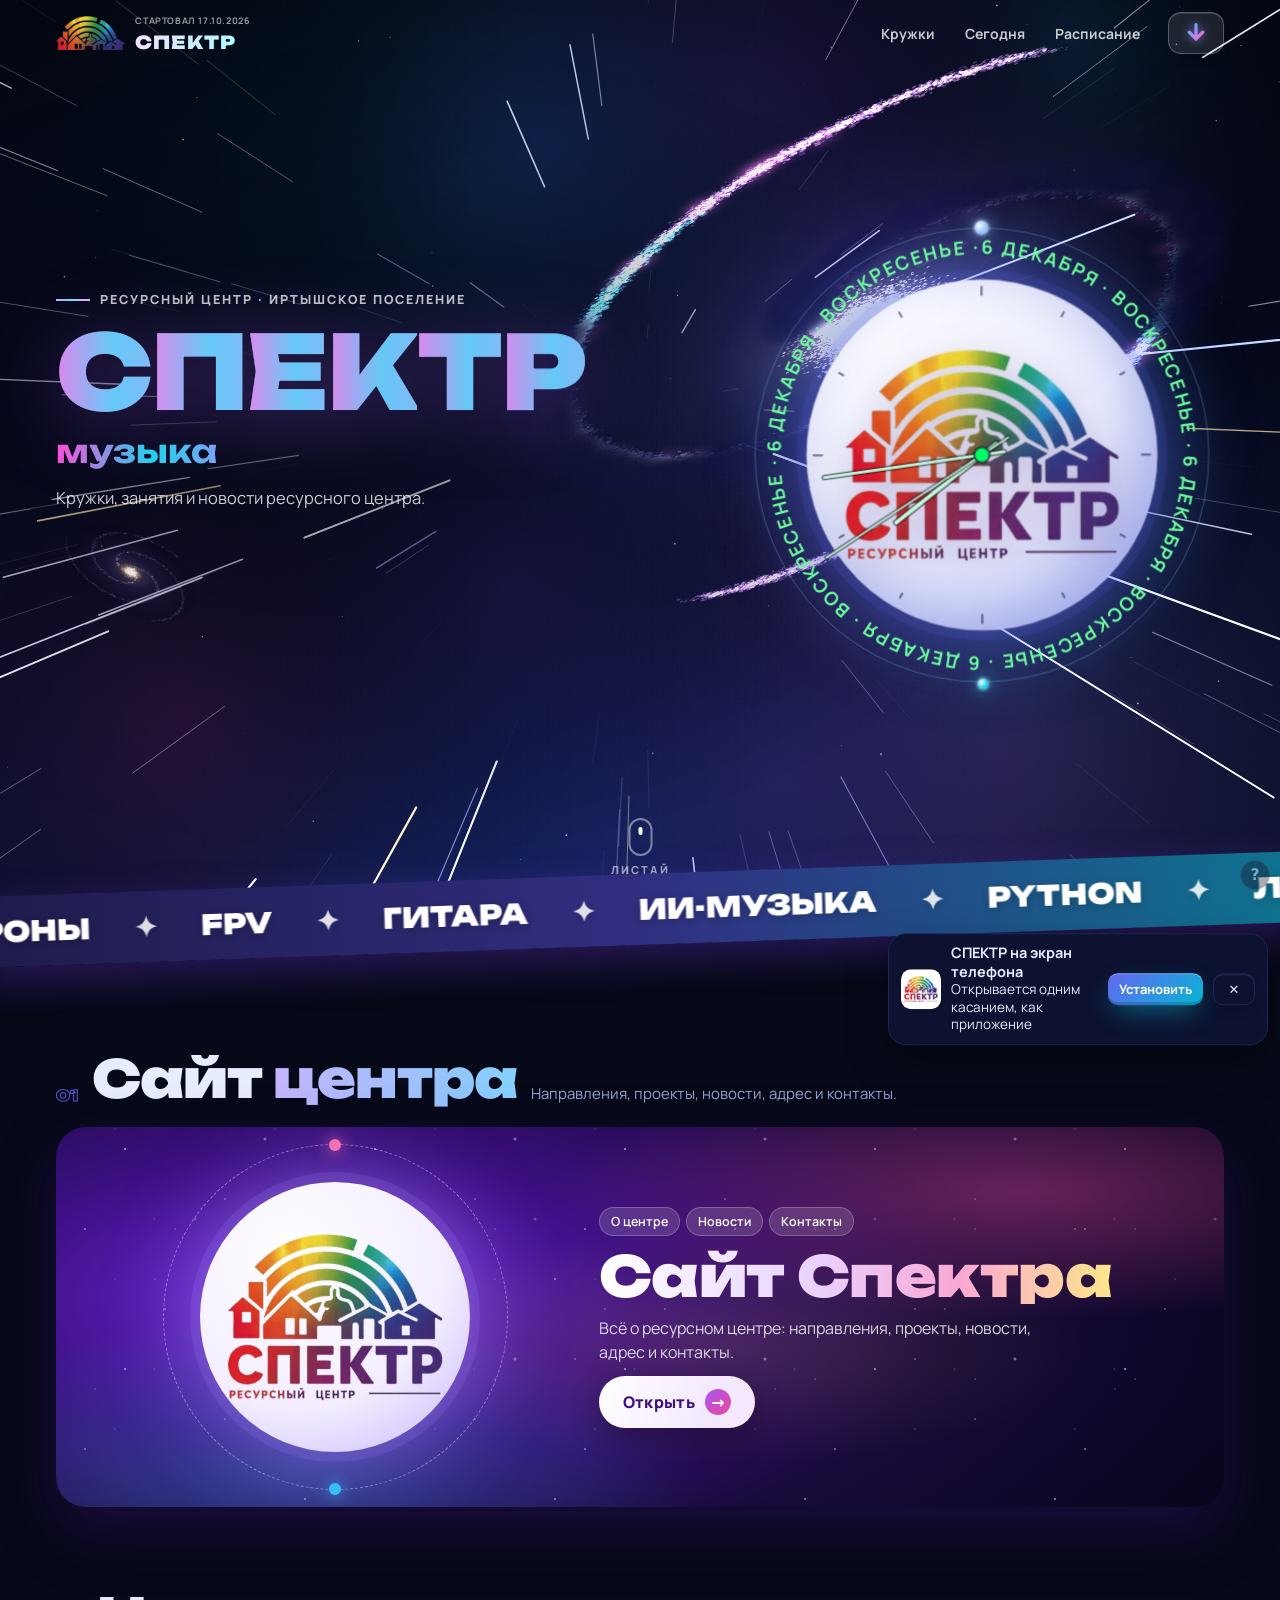
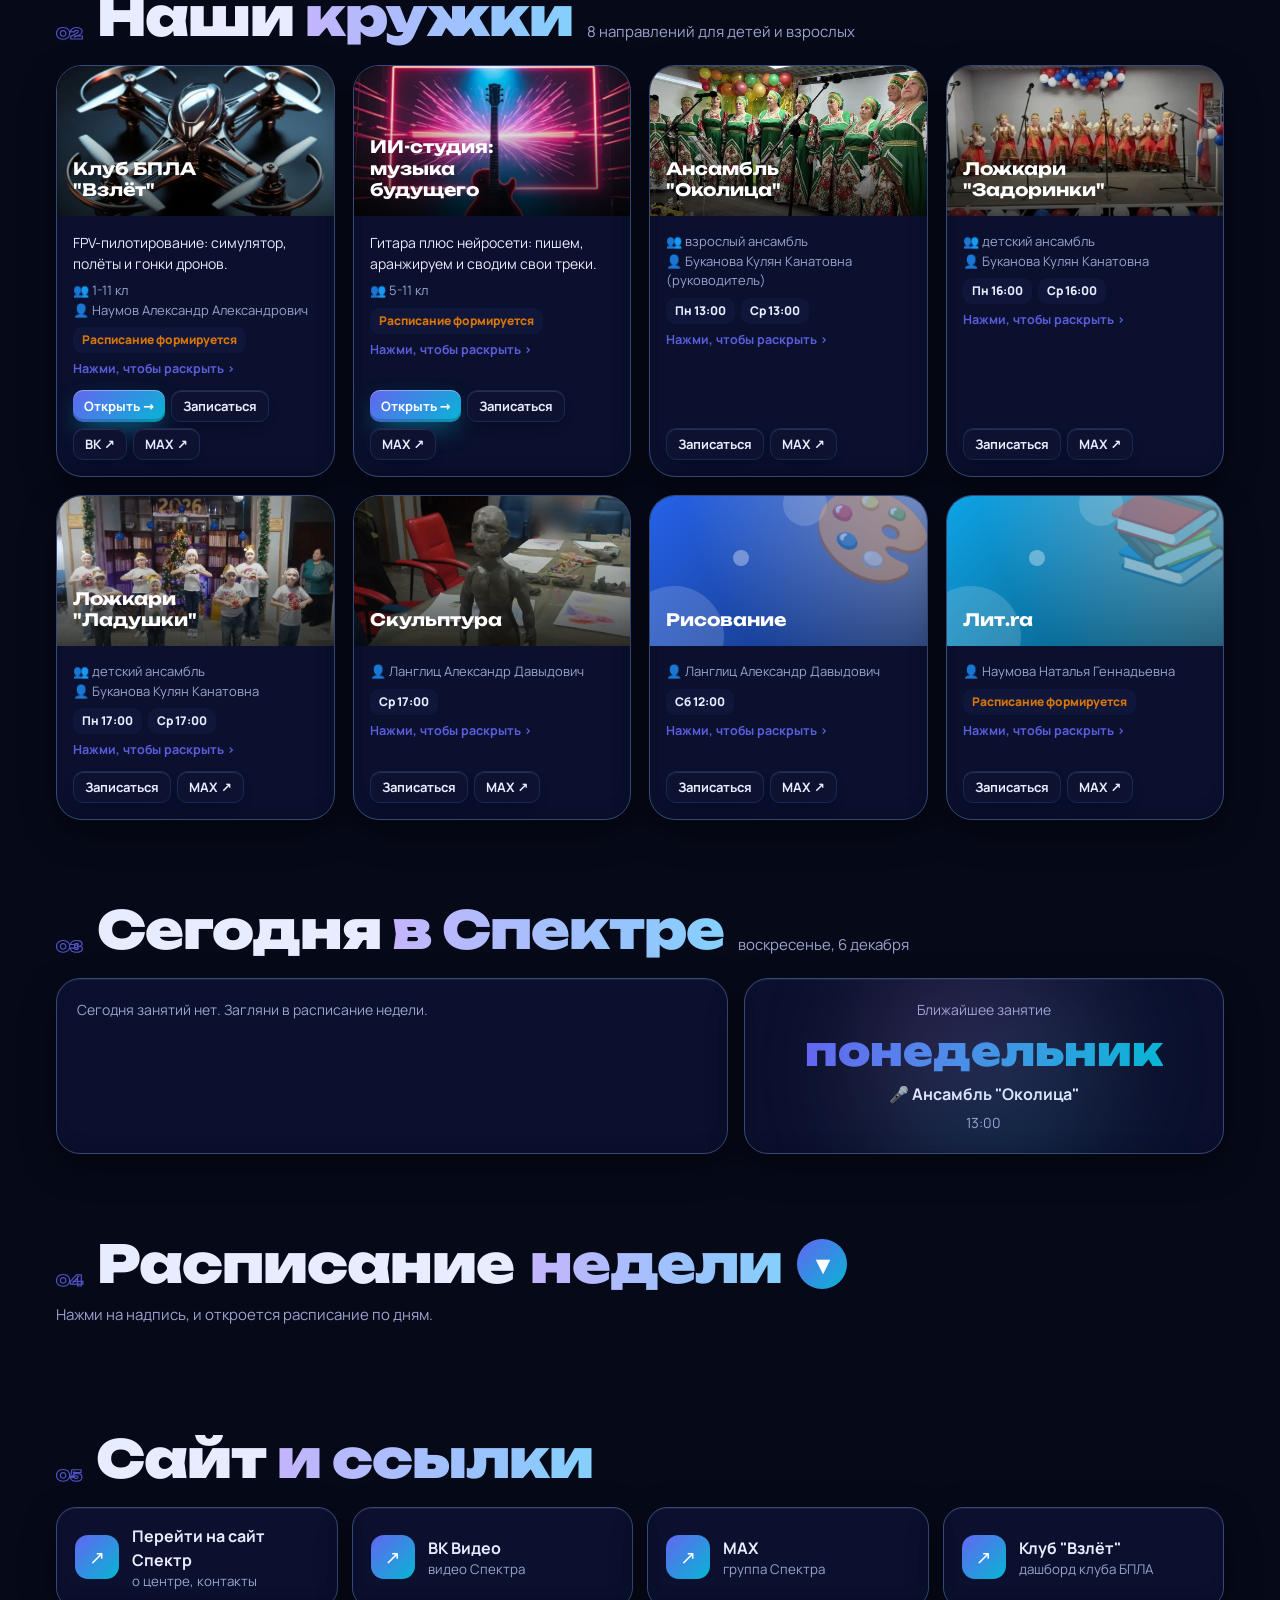
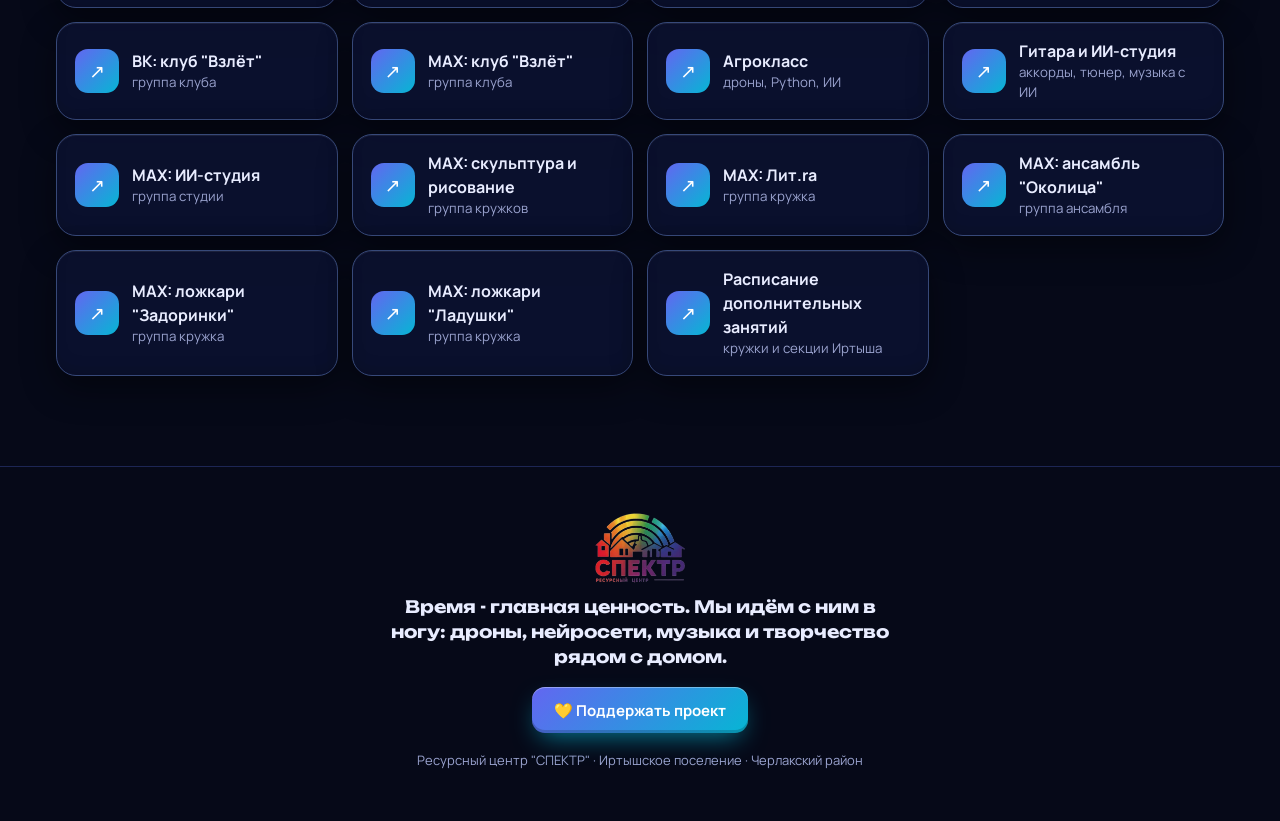
==== commit ca2574bc: "Портал: своя маленькая галактика под текстом (всегда на месте), удержание на ней (new.html; fx.js - " ====
--- a/new.html
+++ b/new.html
@@ -28,6 +28,7 @@
 <script src="perenos.js"></script>
 <script>/* вход на портал всегда в стиле Космос; дальше в этом визите стиль можно менять, клубы его подхватывают */
 try{if(!sessionStorage.getItem('spectr_in')){sessionStorage.setItem('spectr_in','1');localStorage.setItem('spectr_skin','space')}}catch(e){}</script>
+<script>window.FX_NO_G2=1;/* малую галактику рисует сама страница (#gal2) */</script>
 <script src="fx.js"></script>
 <link href="fonts.css" rel="stylesheet">
 <style>
@@ -96,8 +97,12 @@
 .ibtn.lg{height:54px;padding:0 26px;font-size:15.5px;border-radius:16px}
 .ibtn.sm{height:32px;font-size:13px;padding:0 11px;border-radius:10px} .ibtn:disabled{opacity:.6;cursor:default}
 @media(max-width:820px){nav.mn{display:none}.tr{margin-left:auto}}
-/* вход на портал: долгое нажатие на свечение вокруг круга СПЕКТР (без видимой кнопки) */
-.hero{-webkit-touch-callout:none}.lw.pt .ring{opacity:.62;transition:opacity .9s ease-in}
+/* вход на портал: удержание на маленькой галактике под текстом (без видимой кнопки); галактика - своя картинка, всегда на месте */
+.hero{-webkit-touch-callout:none}
+.gal2{position:relative;width:170px;height:110px;margin:6px 0 0 -10px;cursor:default;-webkit-user-select:none;user-select:none;-webkit-tap-highlight-color:transparent;touch-action:pan-y}
+.hero .gal2 canvas{position:absolute;inset:auto;z-index:0;left:50%;top:50%;width:160px;height:160px;margin:-80px 0 0 -80px;transform:rotate(29deg) scaleY(.55);mix-blend-mode:screen;opacity:.9;transition:opacity .9s ease-in,filter .9s ease-in;pointer-events:none}
+.hero .gal2.pt canvas{opacity:1;filter:brightness(1.45)}
+@media(max-width:820px){.gal2{width:140px;height:92px;margin-top:4px}.hero .gal2 canvas{width:130px;height:130px;margin:-65px 0 0 -65px}}
 /* ---- hero ---- */
 .hero{position:relative;min-height:100vh;min-height:100svh;display:flex;align-items:center;overflow:hidden;color:#fff;background:radial-gradient(120% 120% at 20% 0%,#2b0f63 0%,#0b0914 58%),#0b0914;isolation:isolate}
 .hero canvas{position:absolute;inset:0;width:100%;height:100%;z-index:-1}
@@ -755,6 +760,7 @@
       <h1 class="big" id="bigT">СПЕКТР</h1>
       <p class="rot hx"><span id="rotw" class="rw">гонки на дронах</span><button class="ibtn sm ed rwed" id="rwEdit" type="button">✎ Слова</button></p>
       <p class="lead hx">Кружки, занятия и новости ресурсного центра.</p>
+      <div class="gal2" id="gal2" aria-hidden="true"><canvas width="320" height="320"></canvas></div>
       <div class="chips" id="heroChips" style="display:none"></div>
     </div>
     <div class="lw" id="lw"><div class="ring"></div><div class="orb"></div><div class="disc"></div><svg class="dr" viewBox="0 0 100 100" aria-hidden="true"><defs><path id="lwp" d="M50 5.7A44.3 44.3 0 1 1 49.99 5.7"/></defs><text><textPath href="#lwp" startOffset="0" id="lwt"></textPath></text></svg><img src="logo.webp" alt="Логотип ресурсного центра СПЕКТР"><svg class="lwh" viewBox="0 0 100 100" role="img" aria-label="Часы"><g class="tk"><line x1="50" y1="13" x2="50" y2="14.799999999999997" transform="rotate(0 50 50)"/><line x1="50" y1="13.799999999999997" x2="50" y2="14.799999999999997" transform="rotate(30 50 50)"/><line x1="50" y1="13.799999999999997" x2="50" y2="14.799999999999997" transform="rotate(60 50 50)"/><line x1="50" y1="13" x2="50" y2="14.799999999999997" transform="rotate(90 50 50)"/><line x1="50" y1="13.799999999999997" x2="50" y2="14.799999999999997" transform="rotate(120 50 50)"/><line x1="50" y1="13.799999999999997" x2="50" y2="14.799999999999997" transform="rotate(150 50 50)"/><line x1="50" y1="13" x2="50" y2="14.799999999999997" transform="rotate(180 50 50)"/><line x1="50" y1="13.799999999999997" x2="50" y2="14.799999999999997" transform="rotate(210 50 50)"/><line x1="50" y1="13.799999999999997" x2="50" y2="14.799999999999997" transform="rotate(240 50 50)"/><line x1="50" y1="13" x2="50" y2="14.799999999999997" transform="rotate(270 50 50)"/><line x1="50" y1="13.799999999999997" x2="50" y2="14.799999999999997" transform="rotate(300 50 50)"/><line x1="50" y1="13.799999999999997" x2="50" y2="14.799999999999997" transform="rotate(330 50 50)"/></g><g class="hg"><line class="u" x1="50" y1="54" x2="50" y2="26"/><line class="m h1" x1="50" y1="54" x2="50" y2="26"/></g><g class="hg"><line class="u" x1="50" y1="55" x2="50" y2="15"/><line class="m h2" x1="50" y1="55" x2="50" y2="15"/></g><g class="hg"><line class="u" x1="50" y1="57" x2="50" y2="9"/><line class="m h3" x1="50" y1="57" x2="50" y2="9"/></g><circle class="cap" cx="50" cy="50" r="1.7"/></svg></div>
@@ -1403,23 +1409,31 @@
 
 /* ---------- шарики и бегущая строка: можно поймать пальцем ---------- */
 /* логотип с шариками: крути пальцем, после отпускания крутится по инерции и плавно замедляется */
-(function(){/* портал: удержание ~0,9 с на маленькой галактике внизу слева под текстом «Кружки, занятия и новости» (геометрия как в fx.js) */
-  const hero=$('.hero'),lw=$('#lw'),go=$('#irtGo');if(!hero||!lw||!go)return;let t=0,sx=0,sy=0;
-  const stop=()=>{clearTimeout(t);t=0;lw.classList.remove('pt')};
-  const skip='a,button,input,select,textarea,h1,.kick,.lead,.chips,.cta,.rot,nav,header,.top';
-  const inGal=(x,y)=>{const W=innerWidth,H=innerHeight,lite=!matchMedia('(pointer:fine)').matches||W<=860,g2=Math.min(1100,Math.max(W,H)*(lite?1.05:.95))*.22,a=g2*.46*1.5,b=a*.7,
-      gx=W*.16,gy=H*.78-Math.min(scrollY*.07,H*.2),dx=x-gx,dy=y-gy,c=Math.cos(.5),s=Math.sin(.5),
-      u=dx*c+dy*s,v=-dx*s+dy*c;return (u*u)/(a*a)+(v*v)/(b*b)<=1};
-  const zone=e=>{if(e.button>0||!hero.contains(e.target)||e.target.closest(skip))return false;
-    const r=hero.getBoundingClientRect();if(e.clientY<r.top||e.clientY>r.bottom)return false;return inGal(e.clientX,e.clientY)};
-  hero.addEventListener('contextmenu',e=>{if(zone(e)||t)e.preventDefault()});
-  hero.addEventListener('pointerdown',e=>{if(!zone(e))return;stop();sx=e.clientX;sy=e.clientY;lw.classList.add('pt');
+(function(){/* портал: удержание ~0,9 с на маленькой галактике под текстом «Кружки, занятия и новости» */
+  const gal=$('#gal2'),go=$('#irtGo');if(!gal||!go)return;
+  /* рисуем галактику сами (как в fx.js), чтобы она всегда стояла под текстом */
+  (function draw(){const cv=gal.querySelector('canvas'),g=cv&&cv.getContext('2d');if(!g)return;let sd=20261118;
+    const rnd=()=>{sd=(sd+0x6D2B79F5)|0;let t=Math.imul(sd^(sd>>>15),1|sd);t=(t+Math.imul(t^(t>>>7),61|t))^t;return((t^(t>>>14))>>>0)/4294967296},
+      gauss=()=>(rnd()+rnd()+rnd()-1.5)/1.5,w=cv.width,c=w/2,Rr=w*.46,k=w/360,arms=3,n=3600,TAU=Math.PI*2,
+      pal=['#fef3c7','#fbcfe8','#a5b4fc','#99f6e4'];
+    const hg=g.createRadialGradient(c,c,0,c,c,Rr);hg.addColorStop(0,'rgba(255,225,190,.30)');hg.addColorStop(.35,'rgba(150,130,240,.10)');hg.addColorStop(1,'rgba(0,0,0,0)');g.fillStyle=hg;g.fillRect(0,0,w,w);
+    g.globalCompositeOperation='lighter';
+    for(let i=0;i<n;i++){const arm=i%arms,r=Math.pow(rnd(),.6),a=arm*TAU/arms+r*5.2+gauss()*.26*(1-r*.5),rr=r*Rr,
+      x=c+Math.cos(a)*rr+gauss()*3*k,y=c+Math.sin(a)*rr+gauss()*3*k,s=(rnd()<.03?2.4:rnd()+.35)*Math.max(.8,k*.9);
+      g.globalAlpha=(1-r*.6)*(.3+rnd()*.6);g.fillStyle=pal[Math.min(pal.length-1,(r*pal.length)|0)];g.fillRect(x,y,s,s)}
+    for(let i=0;i<n/5;i++){const rb=Math.abs(gauss())*Rr*.22,ab=rnd()*TAU;g.globalAlpha=.25+rnd()*.5;g.fillStyle=rnd()<.6?'#fde7c2':'#fff';g.fillRect(c+Math.cos(ab)*rb,c+Math.sin(ab)*rb,1.2,1.2)}
+    const cg=g.createRadialGradient(c,c,0,c,c,Rr*.2);cg.addColorStop(0,'rgba(255,248,230,1)');cg.addColorStop(.25,'rgba(255,214,160,.7)');cg.addColorStop(1,'rgba(0,0,0,0)');g.globalAlpha=1;g.fillStyle=cg;g.fillRect(0,0,w,w);
+    if(!matchMedia('(prefers-reduced-motion: reduce)').matches&&cv.animate)cv.animate([{transform:'rotate(29deg) scaleY(.55) rotate(0deg)'},{transform:'rotate(29deg) scaleY(.55) rotate(-360deg)'}],{duration:90000,iterations:Infinity});
+  })();
+  let t=0,sx=0,sy=0;const stop=()=>{clearTimeout(t);t=0;gal.classList.remove('pt')};
+  gal.addEventListener('contextmenu',e=>e.preventDefault());
+  gal.addEventListener('pointerdown',e=>{if(e.button>0)return;stop();sx=e.clientX;sy=e.clientY;gal.classList.add('pt');
     t=setTimeout(()=>{stop();try{navigator.vibrate&&navigator.vibrate(25)}catch(_){}location.href=go.href},900)});
-  hero.addEventListener('pointermove',e=>{if(t&&Math.hypot(e.clientX-sx,e.clientY-sy)>12)stop()});
-  /* на телефоне браузер при удержании шлёт pointercancel (долгое нажатие) - его не считаем отменой; отмена: палец сдвинулся, отпущен, прокрутка */
-  hero.addEventListener('pointerup',stop);
-  hero.addEventListener('touchmove',e=>{const p=e.touches[0];if(t&&p&&Math.hypot(p.clientX-sx,p.clientY-sy)>12)stop()},{passive:true});
-  hero.addEventListener('touchend',stop);
+  gal.addEventListener('pointermove',e=>{if(t&&Math.hypot(e.clientX-sx,e.clientY-sy)>12)stop()});
+  /* на телефоне браузер при удержании шлёт pointercancel (долгое нажатие) - его не считаем отменой */
+  gal.addEventListener('pointerup',stop);gal.addEventListener('pointerleave',e=>{if(e.pointerType==='mouse')stop()});
+  gal.addEventListener('touchmove',e=>{const p=e.touches[0];if(t&&p&&Math.hypot(p.clientX-sx,p.clientY-sy)>12)stop()},{passive:true});
+  gal.addEventListener('touchend',stop);
   addEventListener('scroll',stop,{passive:true});
 })();
 (function(){const lw=$('#lw');if(!lw)return;const parts=[lw.querySelector('.ring'),lw.querySelector('.orb'),lw.querySelector('.dr')].filter(Boolean),img=lw.querySelector('img');
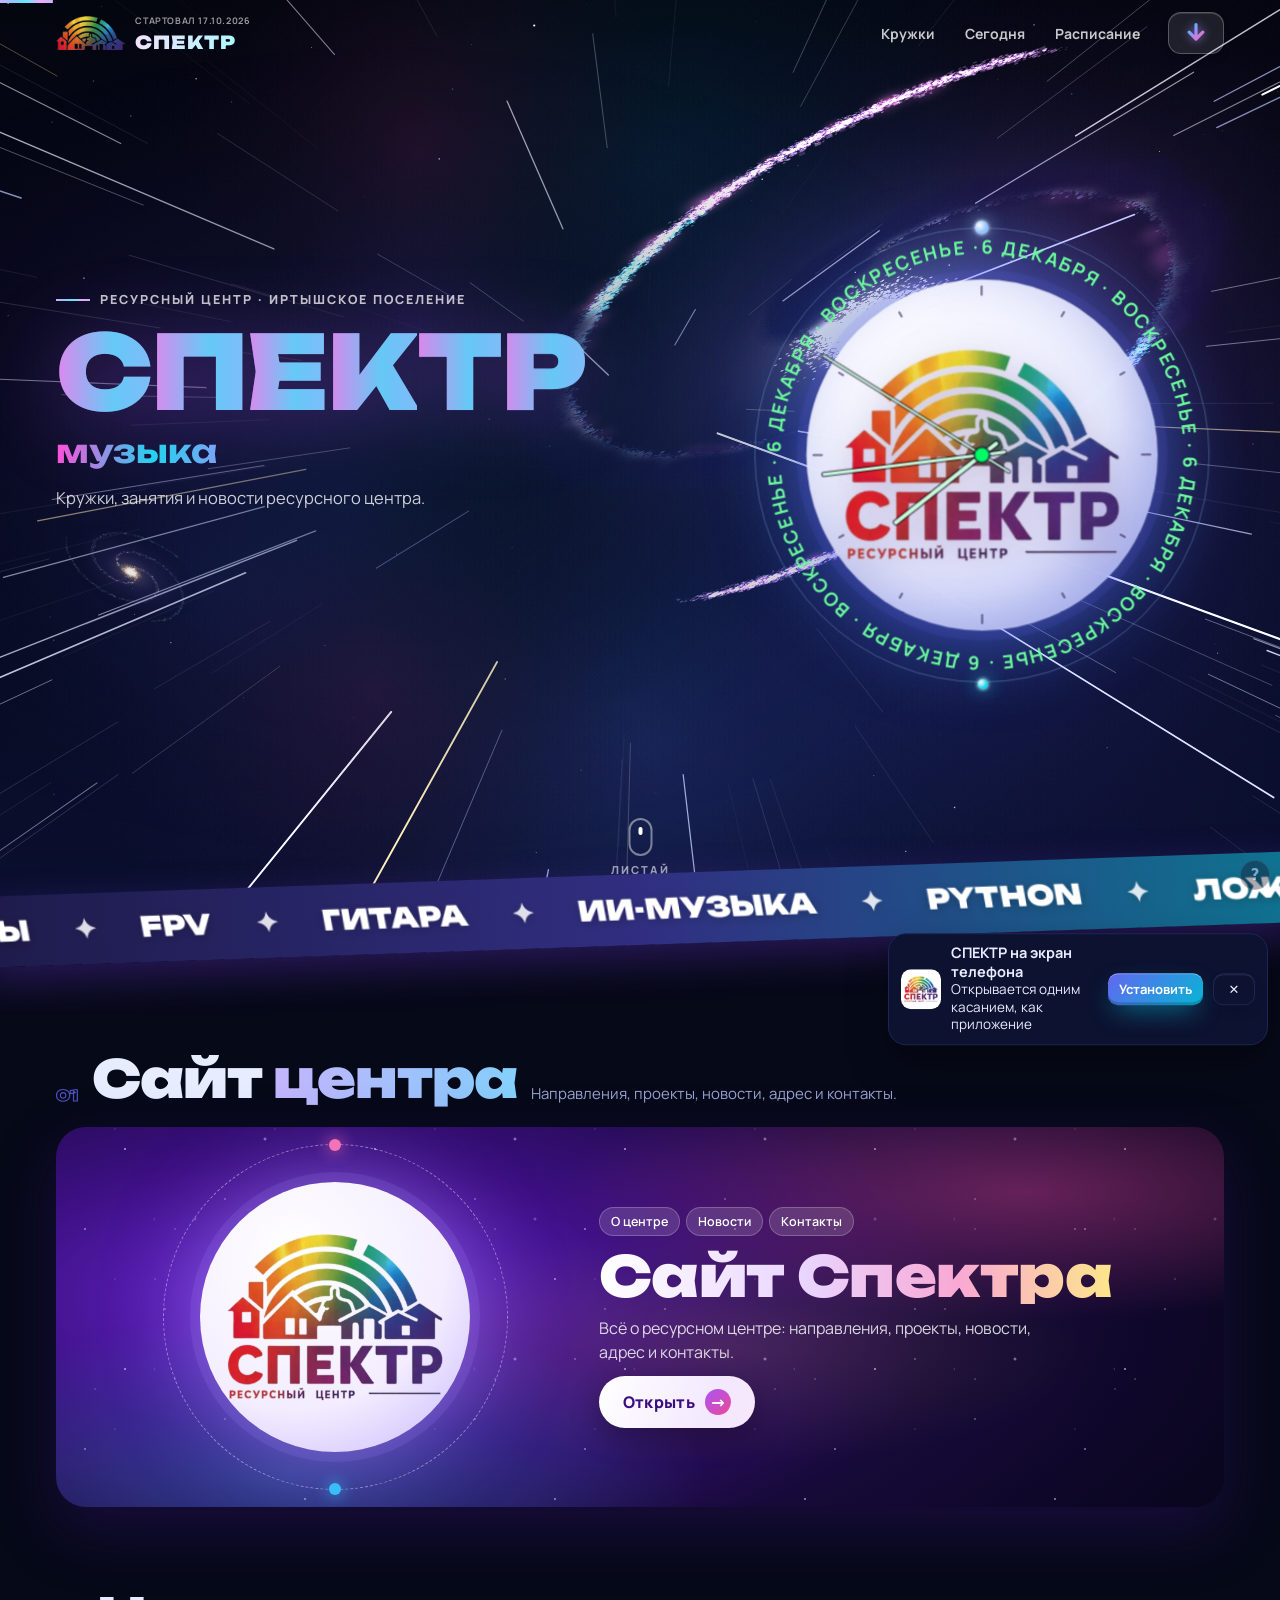
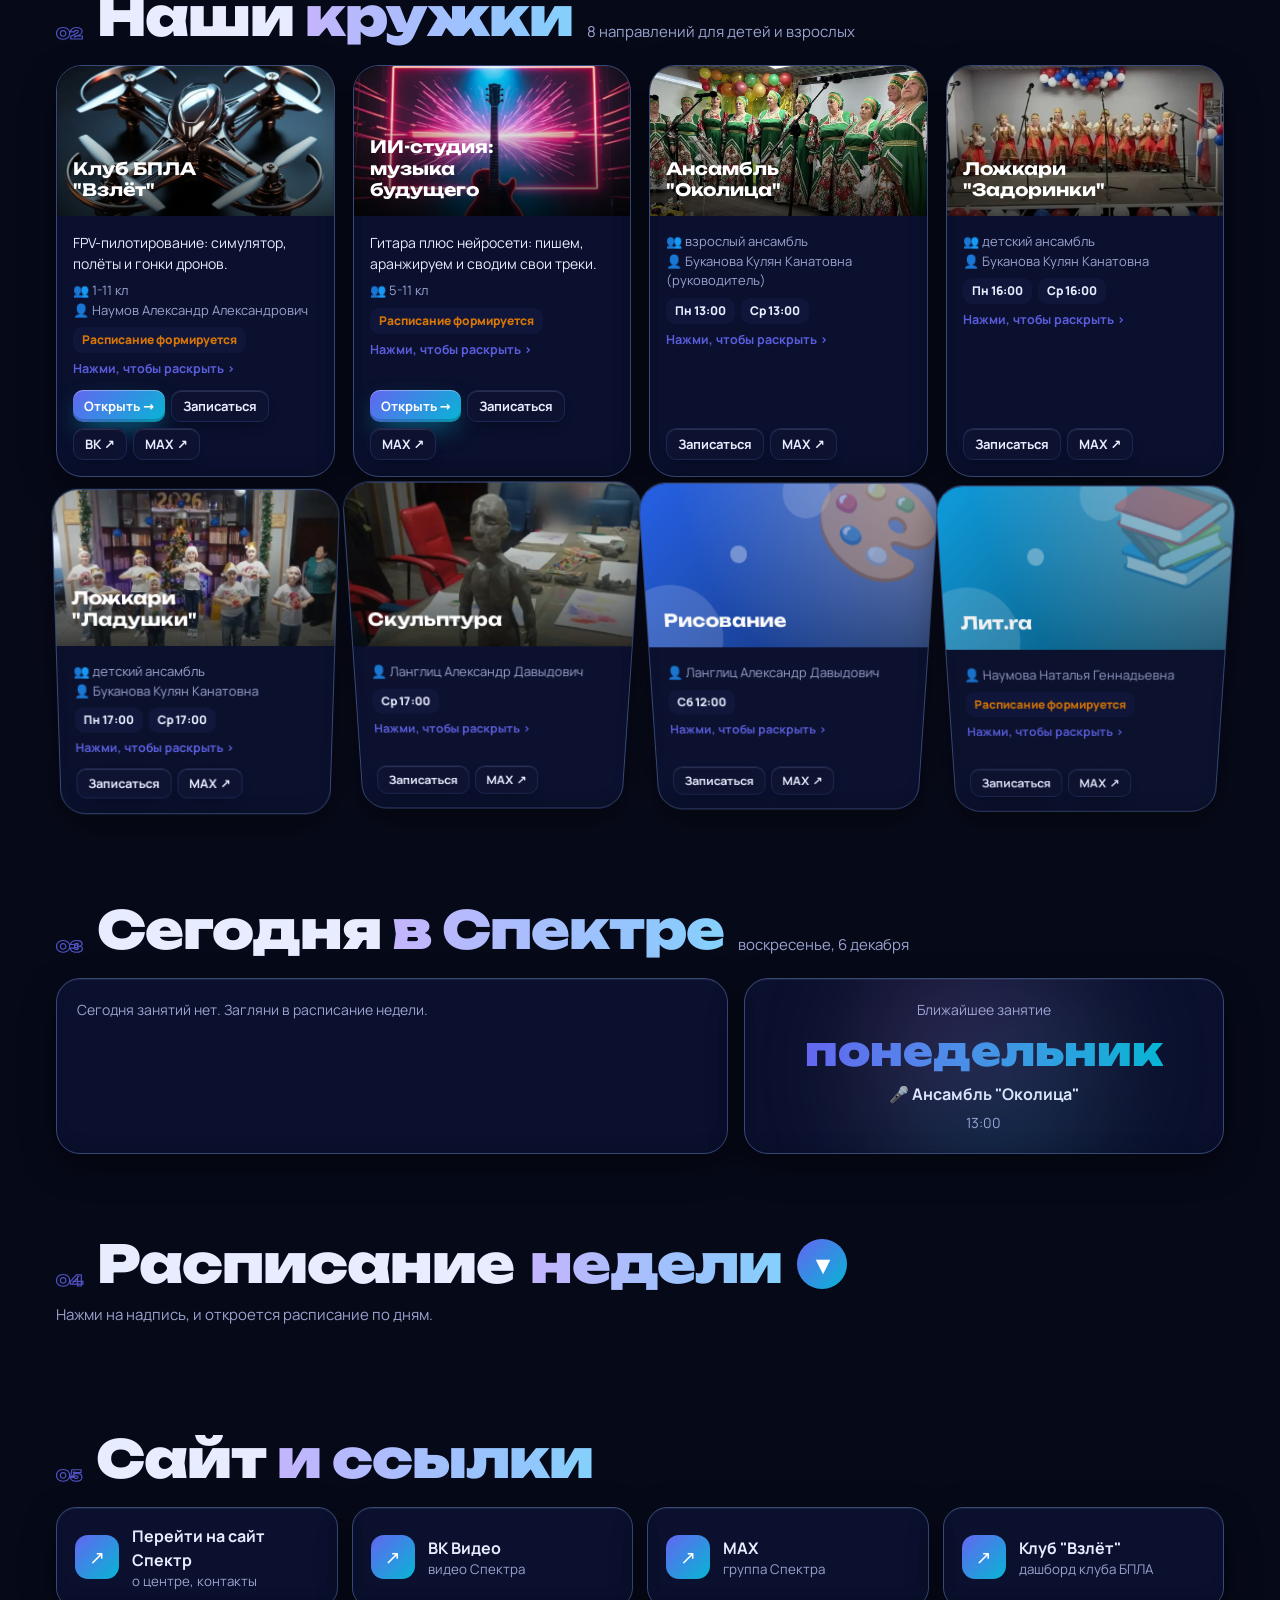
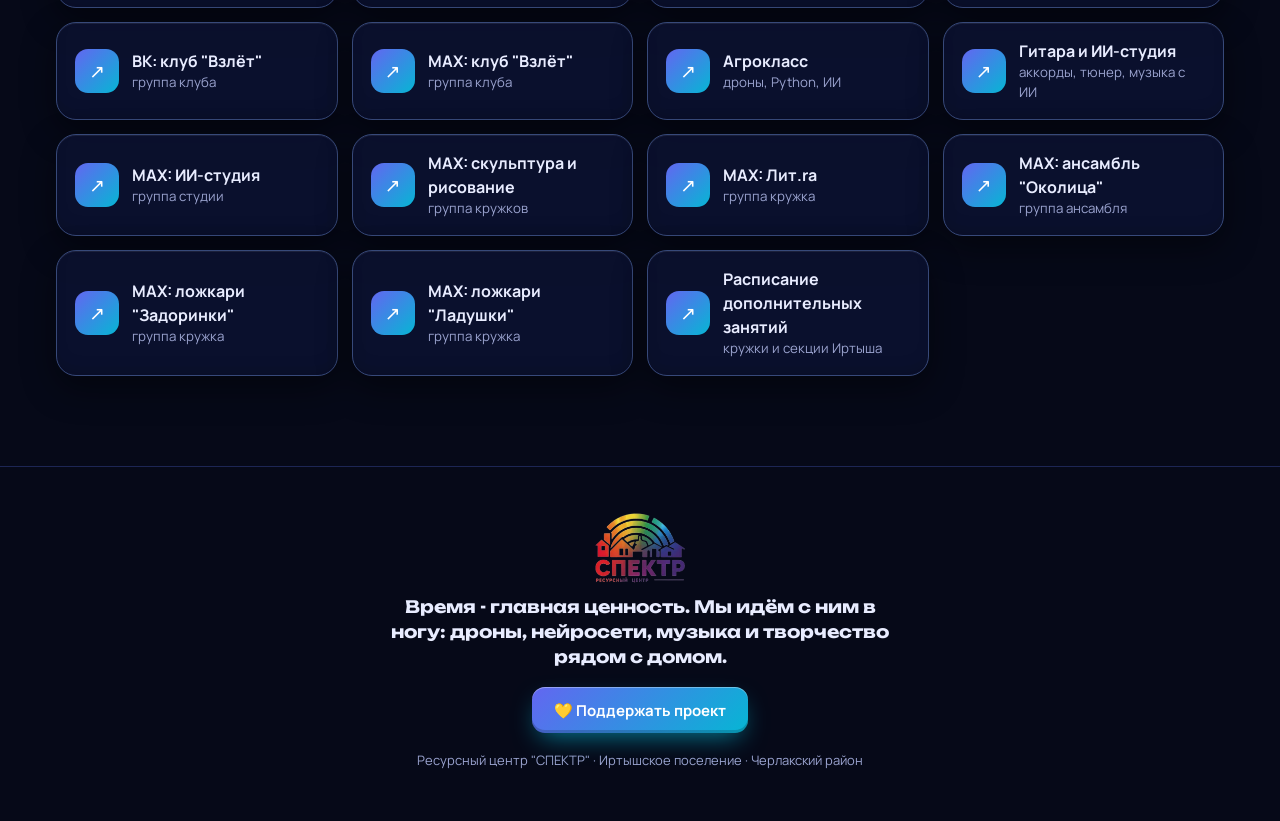
==== commit 1f6168d7: "Фон: большая галактика и туманность больше не пропадают (пробная копия fx2.js для new.html) Co-Autho" ====
--- a/new.html
+++ b/new.html
@@ -29,7 +29,7 @@
 <script>/* вход на портал всегда в стиле Космос; дальше в этом визите стиль можно менять, клубы его подхватывают */
 try{if(!sessionStorage.getItem('spectr_in')){sessionStorage.setItem('spectr_in','1');localStorage.setItem('spectr_skin','space')}}catch(e){}</script>
 <script>window.FX_NO_G2=1;/* малую галактику рисует сама страница (#gal2) */</script>
-<script src="fx.js"></script>
+<script src="fx2.js"></script>
 <link href="fonts.css" rel="stylesheet">
 <style>
 :root{--r1:#f43f5e;--r2:#fb923c;--r3:#facc15;--r4:#22c55e;--r5:#06b6d4;--r6:#6366f1;--r7:#a855f7;--c1:#7c3aed;--c2:#db2777;
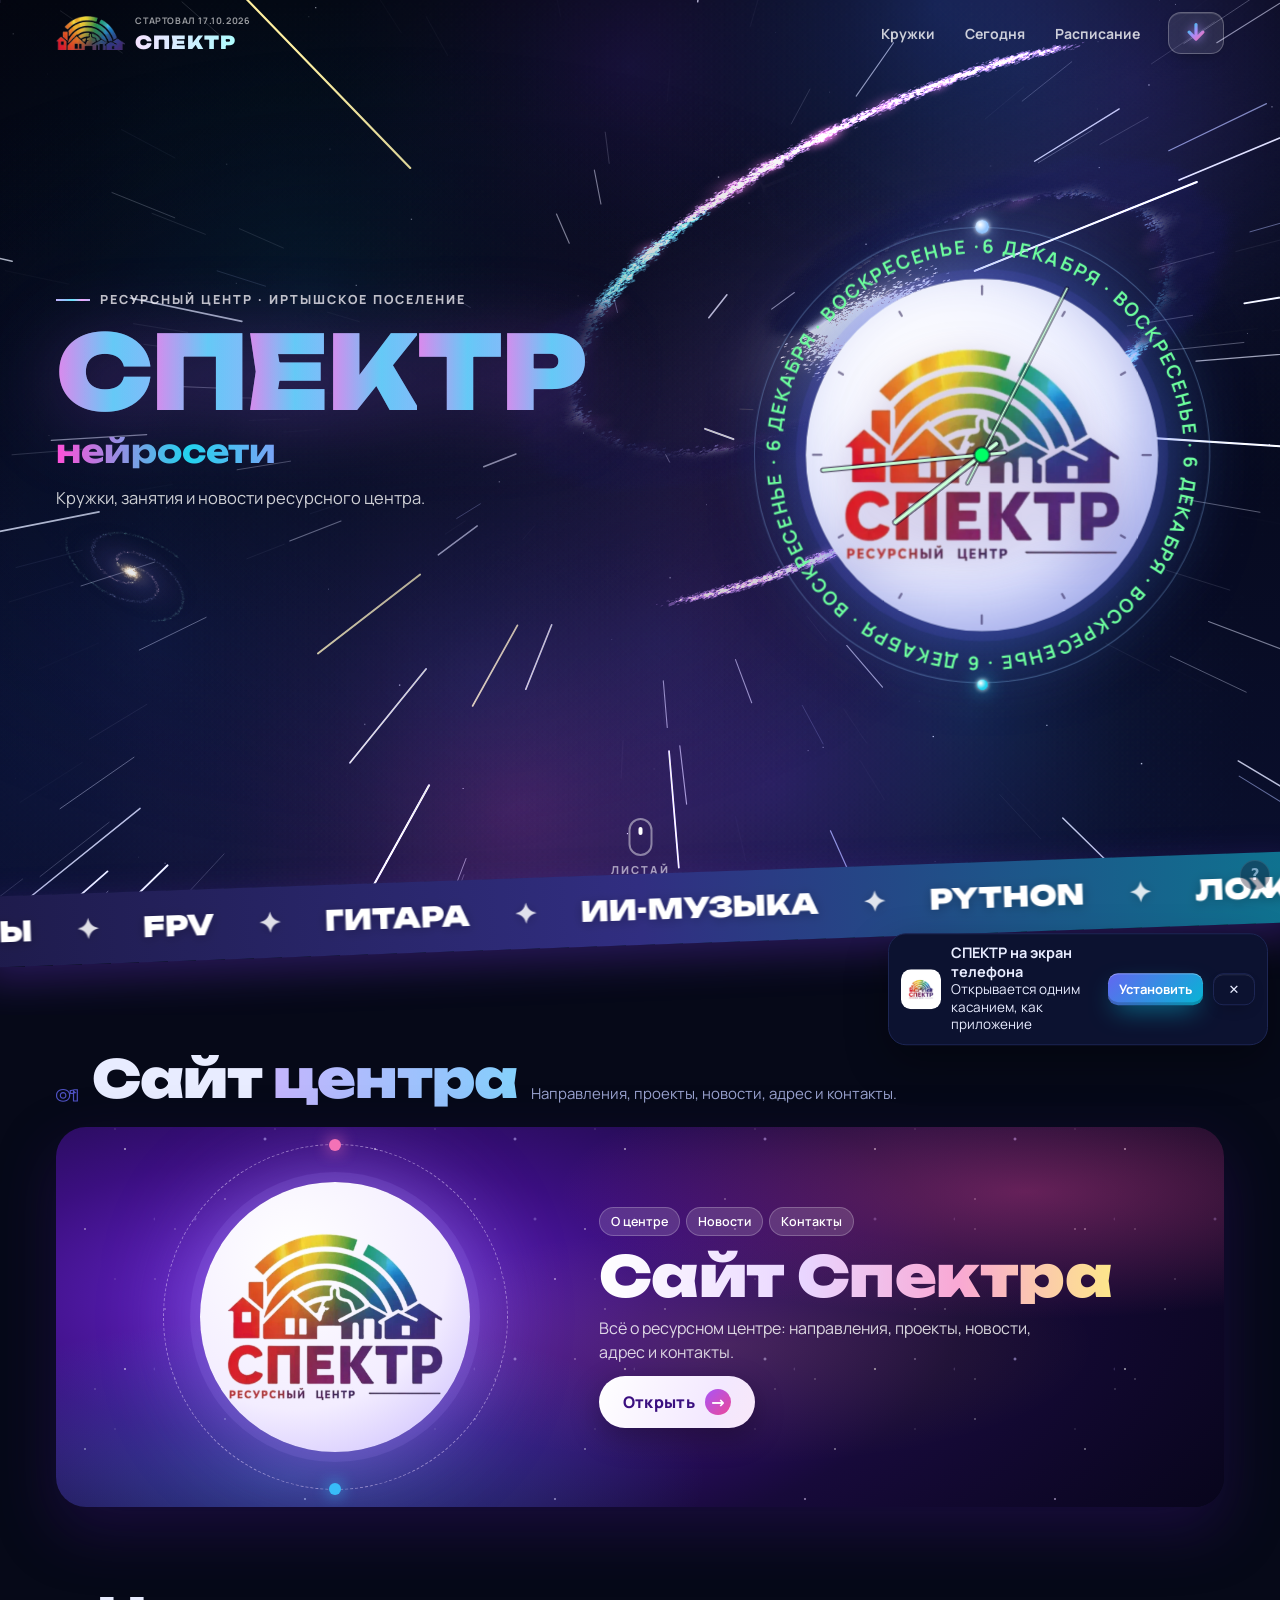
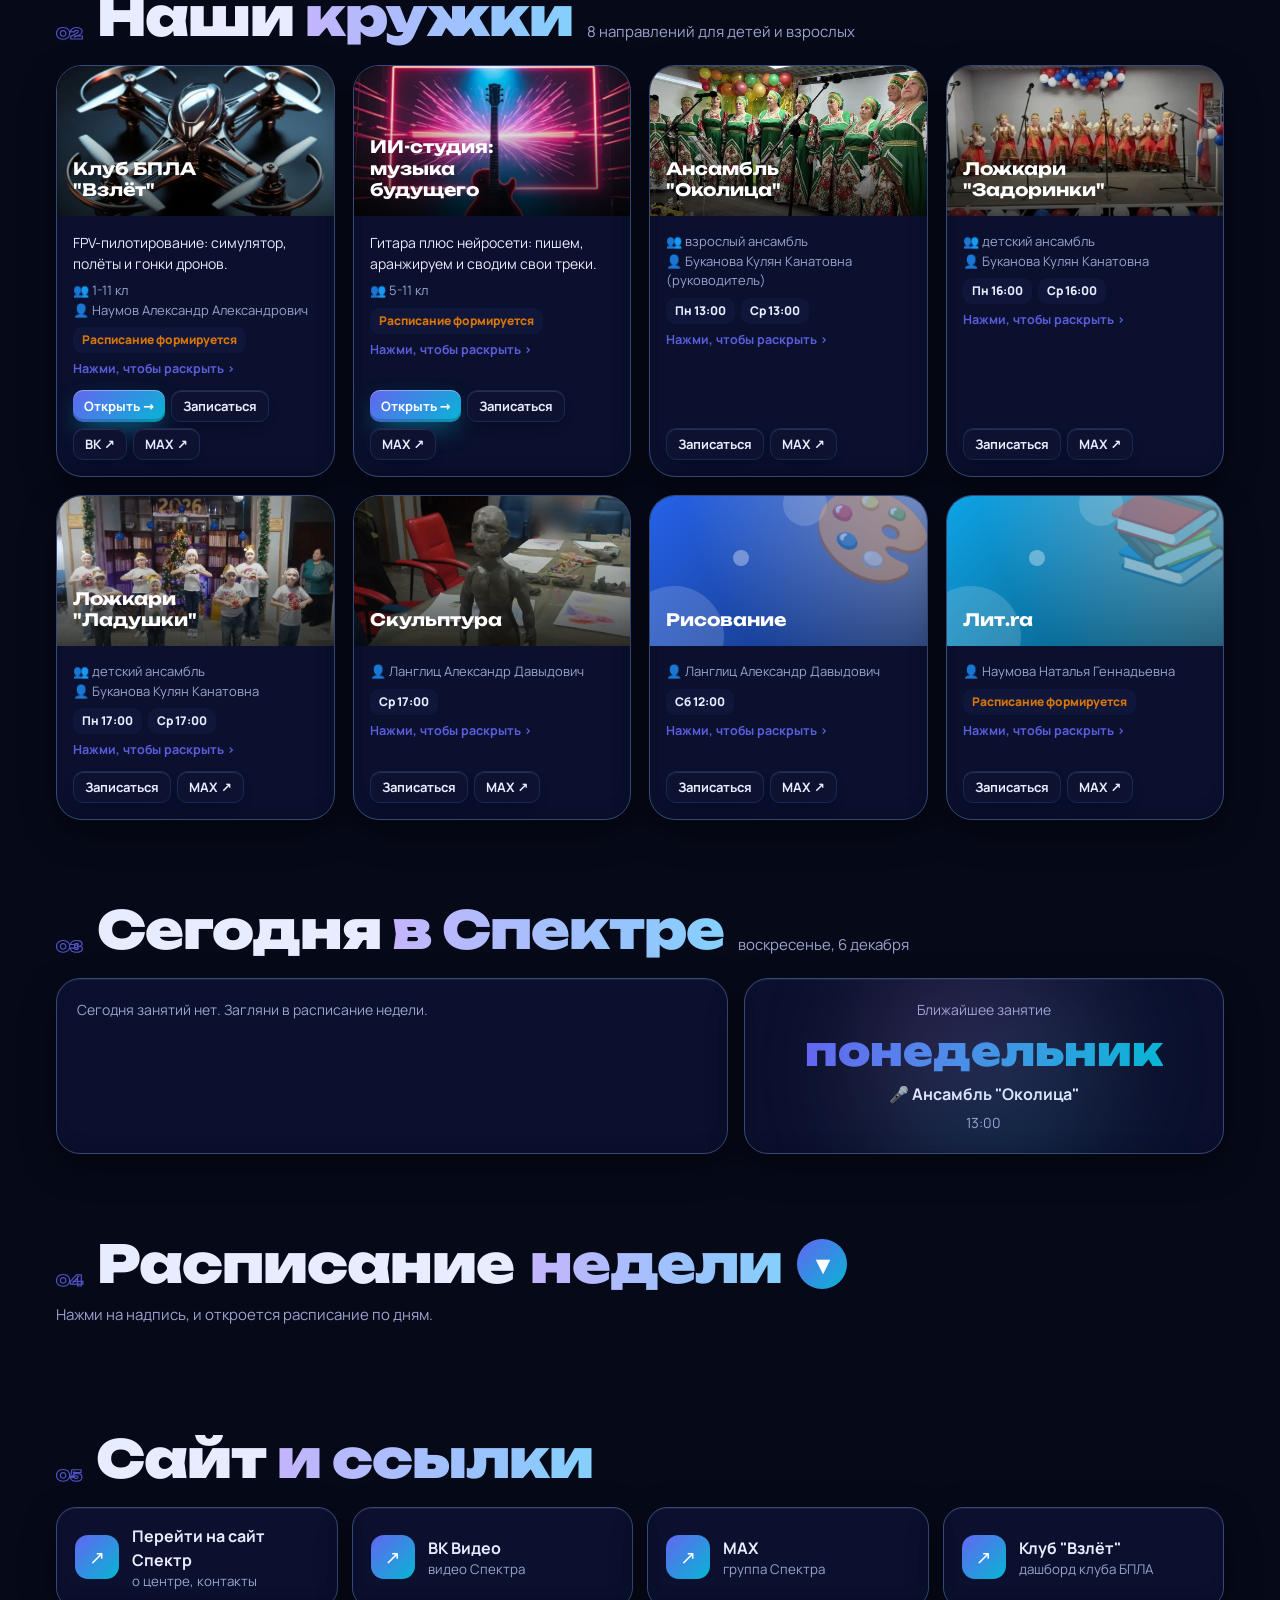
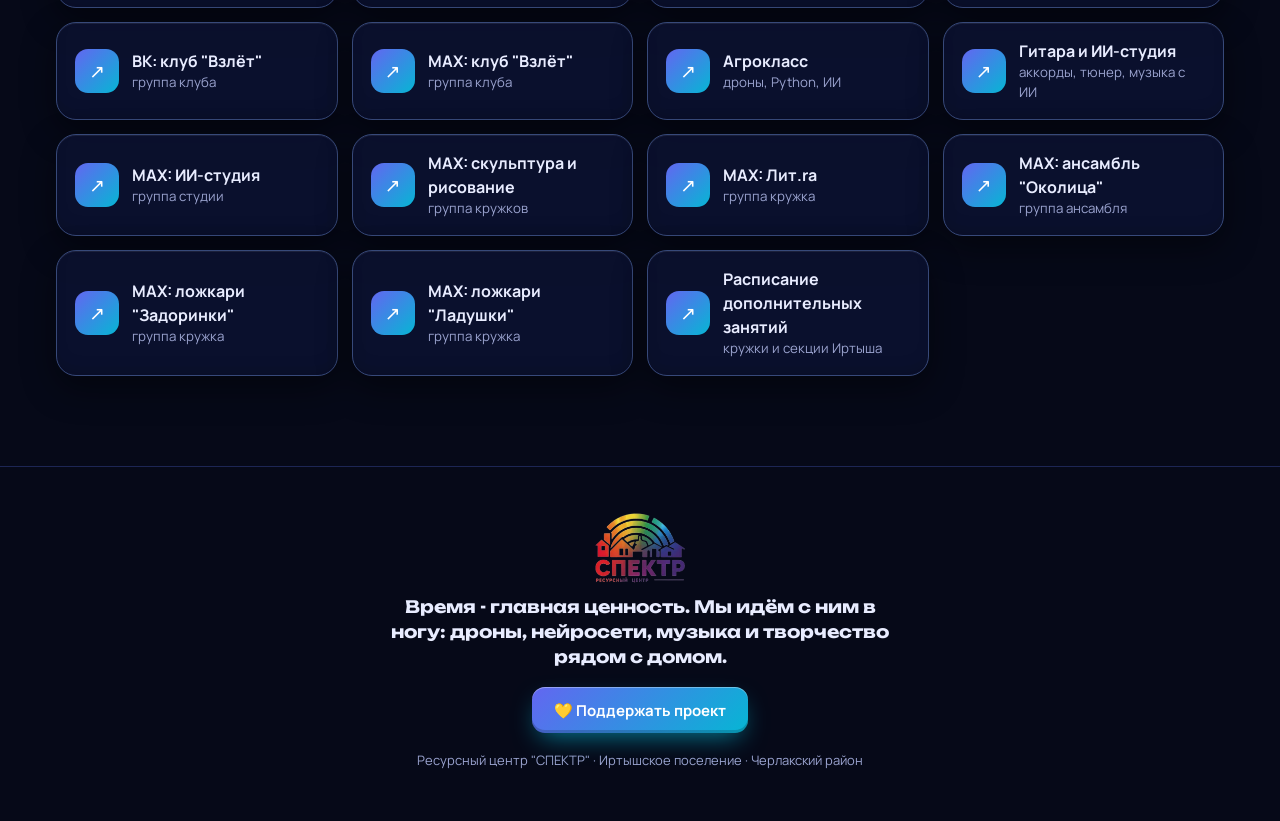
==== commit 7fbb1d82: "new.html: подпись в иконке не обрезается, кнопки под бегущей строкой не налезают, Агрокласс в выборе" ====
--- a/new.html
+++ b/new.html
@@ -164,7 +164,7 @@
 .lwh .cap{fill:var(--hs);stroke:rgba(10,6,30,.6);stroke-width:.5}
 .tked{position:absolute;right:16px;bottom:2px;z-index:3}
 .mqw.tkoff{display:none} body.editing .mqw.tkoff{display:block;opacity:.35}
-.tkhd{position:absolute;right:170px;bottom:2px;z-index:3}
+.tkhd{position:absolute;left:16px;bottom:2px;z-index:3}
 
 .mq span{font:900 clamp(18px,3vw,28px) var(--fh);color:#fff;white-space:nowrap;padding:0 22px;text-shadow:0 2px 12px rgba(0,0,0,.25)}
 .mq span::after{content:"✦";margin-left:44px;opacity:.85}
@@ -905,6 +905,8 @@
 /* кружок Лит.ra: тоже показываем сами, пока его нет в таблице */
 const LIT_G={id:'_lit',name:'Лит.ra',who:'Наумова Наталья Геннадьевна',ages:'',place:'',desc:'',color:'#0ea5e9',art:'book',link:''};
 const isLit=g=>/лит\.?\s*ra/i.test(g.name||'');
+const AGRO_G={id:'_agro',name:'Агрокласс',who:'',ages:'',place:'',desc:'Дроны в агросфере, лаборатория Python, ИИ-лаборатория, промпты и рейтинг класса.',color:'#16a34a',art:'sprout',link:LINKS.agro};
+const isAgro=g=>/agroklass/.test(g.link||'')||/агрокласс/i.test(g.name||'');
 const VIRT={_studio:STUDIO_G,_lit:LIT_G};
 const isStu=g=>/studio/.test(g.link||'')||/гитар/i.test(g.name||'');
 const GL=()=>{const S=D.groups.filter(isStu),a=D.groups.filter(g=>!isStu(g)),i=a.findIndex(g=>/vzlet/.test(g.link||''));a.splice(i<0?0:i+1,0,...(S.length?S:[STUDIO_G]));if(!D.groups.some(isLit))a.push(LIT_G);return a};
@@ -1056,7 +1058,7 @@
   const F=FORMS[key],it=id?D[key].find(x=>x.id===id)||{}:{date:new Date().toLocaleDateString('ru-RU'),color:COLORS[D.groups.length%COLORS.length],art:'star',day:DAYSEL};
   const ctl=([k,l,t])=>{const v=k==='_fm'?(id?FM().has(id):true):it[k]??'';
     if(t==='area')return `<label>${l}<textarea data-k="${k}">${esc(v)}</textarea></label>`;
-    if(t==='group')return `<label>${l}<select data-k="${k}">${D.groups.map(g=>`<option value="${esc(g.id)}" ${g.id===v?'selected':''}>${esc(g.name)}</option>`).join('')}</select></label>`;
+    if(t==='group')return `<label>${l}<select data-k="${k}">${D.groups.concat(D.groups.some(isAgro)?[]:[AGRO_G]).map(g=>`<option value="${esc(g.id)}" ${g.id===v?'selected':''}>${esc(g.name)}</option>`).join('')}</select></label>`;
     if(t==='day')return `<label>${l}<select data-k="${k}">${DAYS.map(d=>`<option ${d===v?'selected':''}>${d}</option>`).join('')}</select></label>`;
     if(t==='art')return `<label>${l}<select data-k="${k}">${Object.entries(ART).map(([a,e])=>`<option value="${a}" ${a===v?'selected':''}>${a==='drone'?'квадрокоптер':e+' '+a}</option>`).join('')}</select></label>`;
     if(t==='color')return `<label>${l}<input data-k="${k}" type="color" value="${esc(v||'#7c3aed')}" style="height:46px;padding:4px"></label>`;
@@ -1064,7 +1066,8 @@
     return `<label>${l}<input data-k="${k}" value="${esc(v)}"></label>`};
   $('#mbody').innerHTML=`<h3>${id?'Изменить':'Добавить'}: ${F.t.toLowerCase()}</h3>${key==='schedule'&&!D.groups.length?'<p>Сначала добавьте кружок.</p>':F.f.map(ctl).join('')}<div class="mbar">${id?'<button class="ibtn del" id="fDel">Удалить</button>':''}<button class="ibtn" onclick="closeM()">Отмена</button><button class="ibtn pri" id="fSave">Сохранить</button></div>`;openM();
   $('#fSave').onclick=async()=>{const b=$('#fSave'),item={id:id||''};$$('#mbody [data-k]').forEach(e=>item[e.dataset.k]=e.type==='checkbox'?e.checked:e.value.trim());
-    b.disabled=true;b.textContent='Сохраняю…';const fm=item._fm;delete item._fm;try{const j=await api({op:'hput',hub:HUB,key,item});D=j.data;
+    b.disabled=true;b.textContent='Сохраняю…';const fm=item._fm;delete item._fm;try{if(key==='schedule'&&item.group==='_agro'){const j0=await api({op:'hput',hub:HUB,key:'groups',item:Object.assign({},AGRO_G,{id:''})});D=j0.data;const ag=D.groups.filter(isAgro).pop();if(ag)item.group=ag.id}
+  const j=await api({op:'hput',hub:HUB,key,item});D=j.data;
       if(key==='groups'){const g=id?grp(id):D.groups.filter(x=>x.name===item.name).pop();if(g)await setForming(g.id,!!fm)}
       ls.set('hub_'+HUB,JSON.stringify(D));closeM();render();toast('Сохранено')}catch(e){toast(e.message);b.disabled=false;b.textContent='Сохранить'}};
   if($('#fDel'))$('#fDel').onclick=async()=>{if(!confirm('Удалить запись?'))return;try{const j=await api({op:'hdel',hub:HUB,key,id});D=j.data;ls.set('hub_'+HUB,JSON.stringify(D));closeM();render();toast('Удалено')}catch(e){toast(e.message)}};
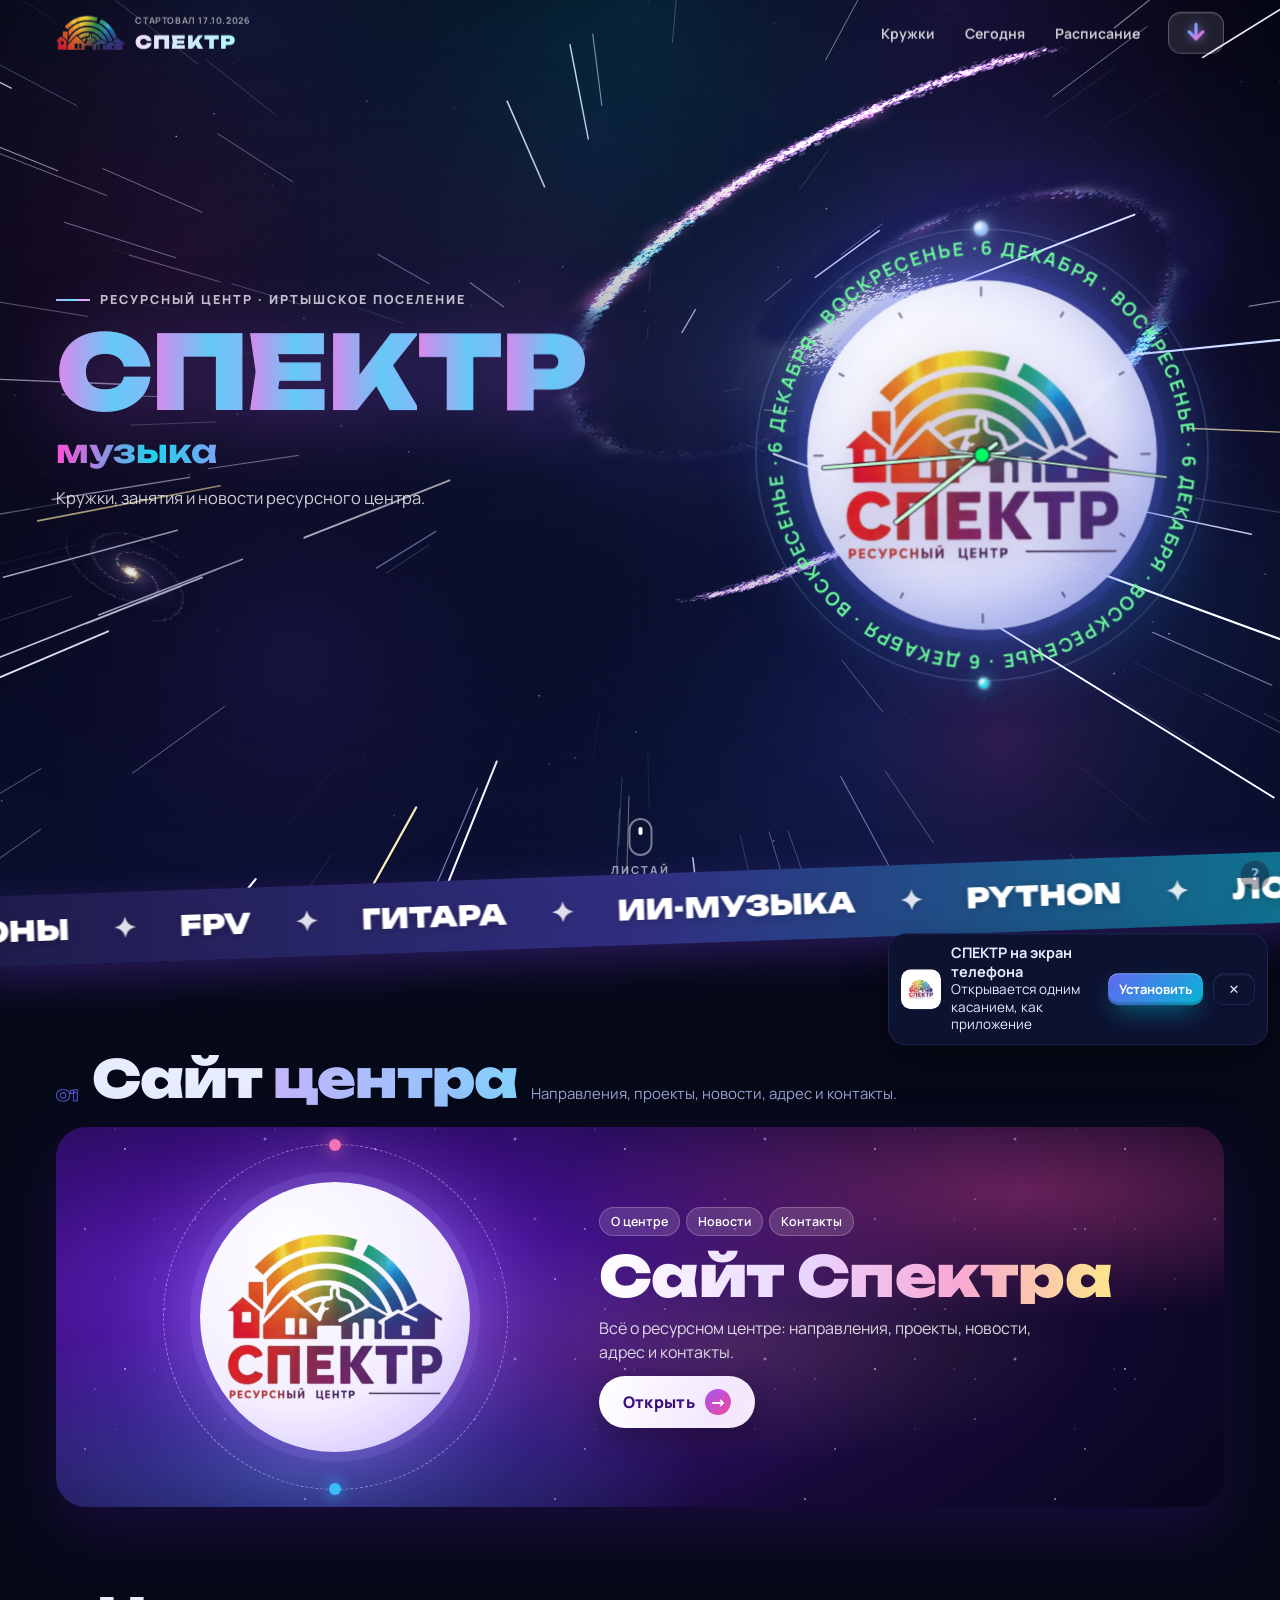
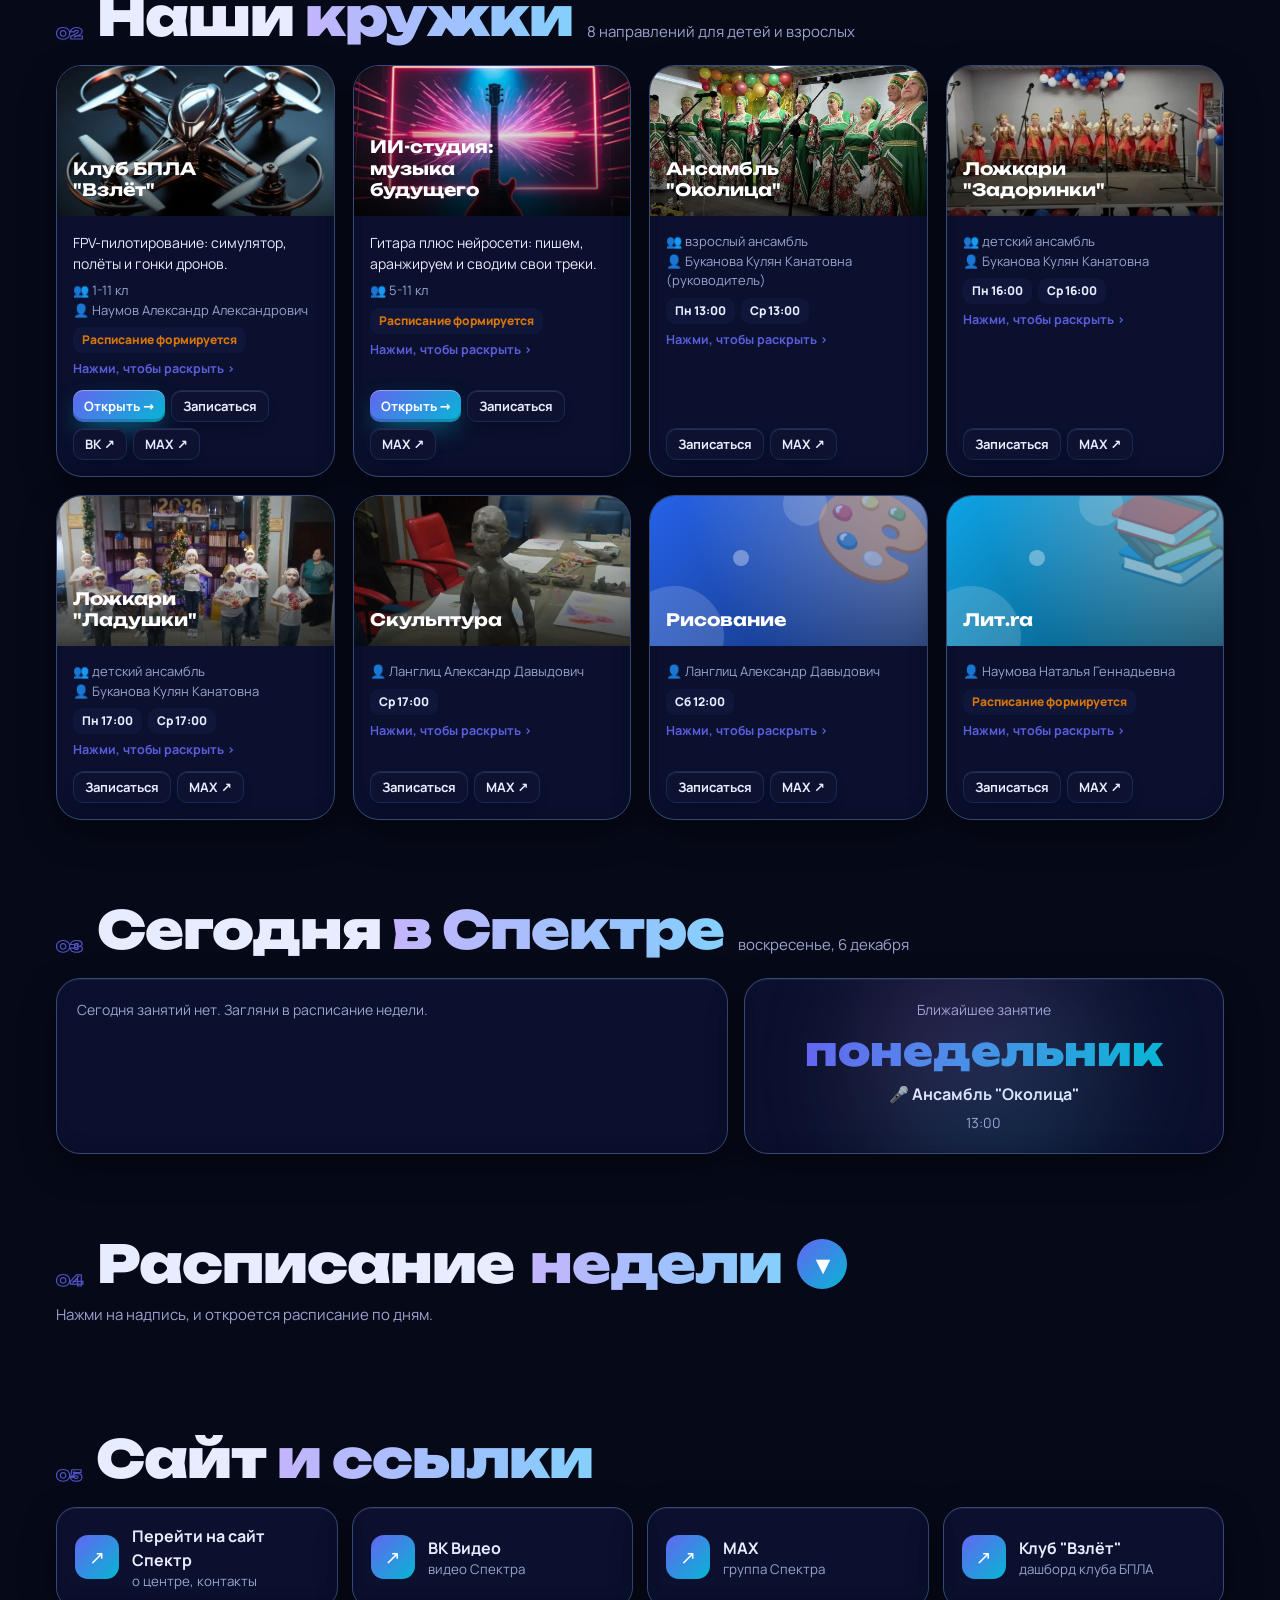
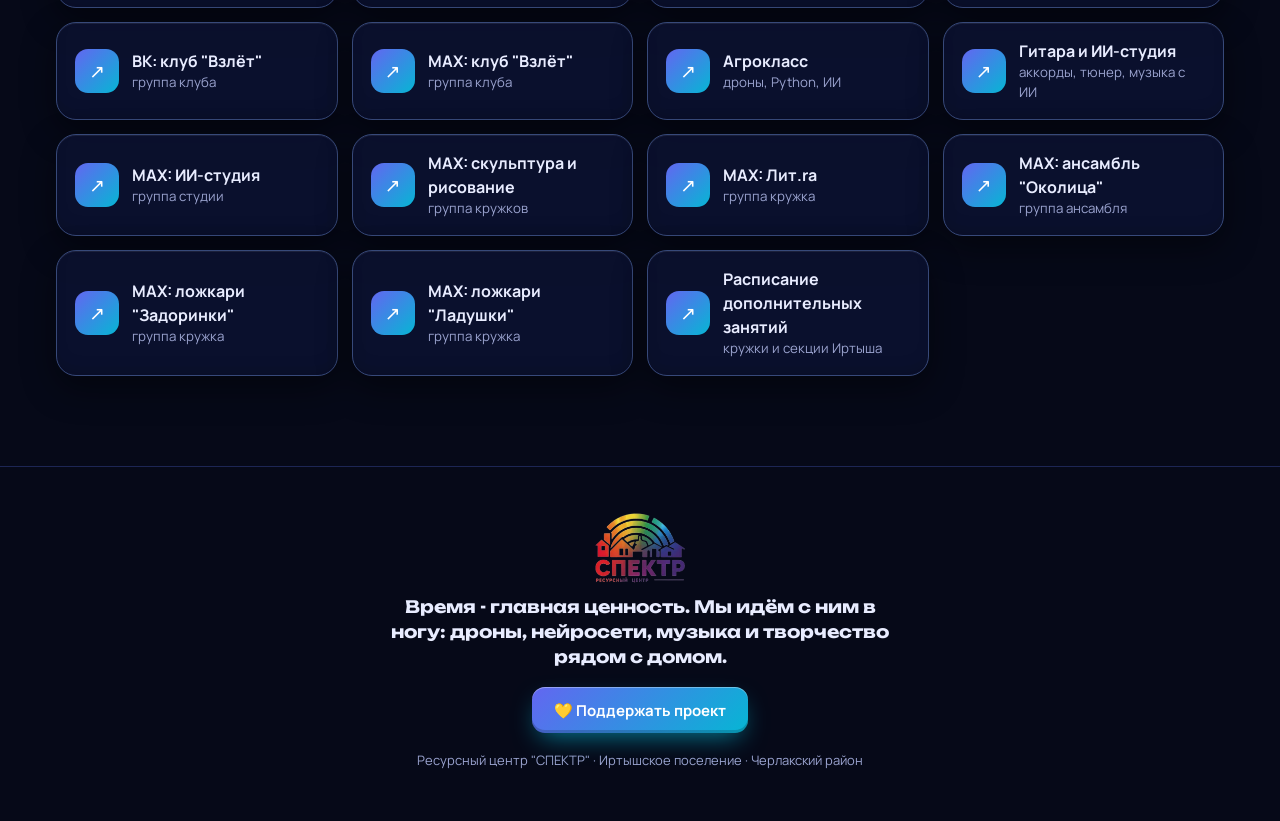
==== commit d458c5bb: "new.html: у Агрокласса преподаватель Наумов А. А. подставляется сам Co-Authored-By: Claude Sonnet 5." ====
--- a/new.html
+++ b/new.html
@@ -905,7 +905,7 @@
 /* кружок Лит.ra: тоже показываем сами, пока его нет в таблице */
 const LIT_G={id:'_lit',name:'Лит.ra',who:'Наумова Наталья Геннадьевна',ages:'',place:'',desc:'',color:'#0ea5e9',art:'book',link:''};
 const isLit=g=>/лит\.?\s*ra/i.test(g.name||'');
-const AGRO_G={id:'_agro',name:'Агрокласс',who:'',ages:'',place:'',desc:'Дроны в агросфере, лаборатория Python, ИИ-лаборатория, промпты и рейтинг класса.',color:'#16a34a',art:'sprout',link:LINKS.agro};
+const AGRO_G={id:'_agro',name:'Агрокласс',who:'Наумов Александр Александрович',ages:'',place:'',desc:'Дроны в агросфере, лаборатория Python, ИИ-лаборатория, промпты и рейтинг класса.',color:'#16a34a',art:'sprout',link:LINKS.agro};
 const isAgro=g=>/agroklass/.test(g.link||'')||/агрокласс/i.test(g.name||'');
 const VIRT={_studio:STUDIO_G,_lit:LIT_G};
 const isStu=g=>/studio/.test(g.link||'')||/гитар/i.test(g.name||'');
@@ -975,6 +975,7 @@
   VZS=L;ls.set('vz_sched',JSON.stringify(L));render()}catch(e){}}
 function vzMerge(){const g=D.groups.find(x=>/vzlet/.test(x.link||''));D.schedule=D.schedule.filter(x=>!x._x).concat(g?VZS.map(x=>Object.assign({},x,{group:g.id})):[])}
 function render(){
+  D.groups.forEach(g=>{if(isAgro(g)&&!g.who)g.who=AGRO_G.who});
   vzMerge();
   const n=new Date(),td=dayName(n),nm=n.getHours()*60+n.getMinutes();
   $('#heroChips').innerHTML=`<span class="chip">🎯 ${D.groups.length} ${pl(D.groups.length,'направление','направления','направлений')}</span>${D.schedule.length?`<span class="chip">🗓 ${D.schedule.length} ${pl(D.schedule.length,'занятие','занятия','занятий')} в неделю</span>`:''}<span class="chip">🚀 ${DASH.length} дашборда</span>`;
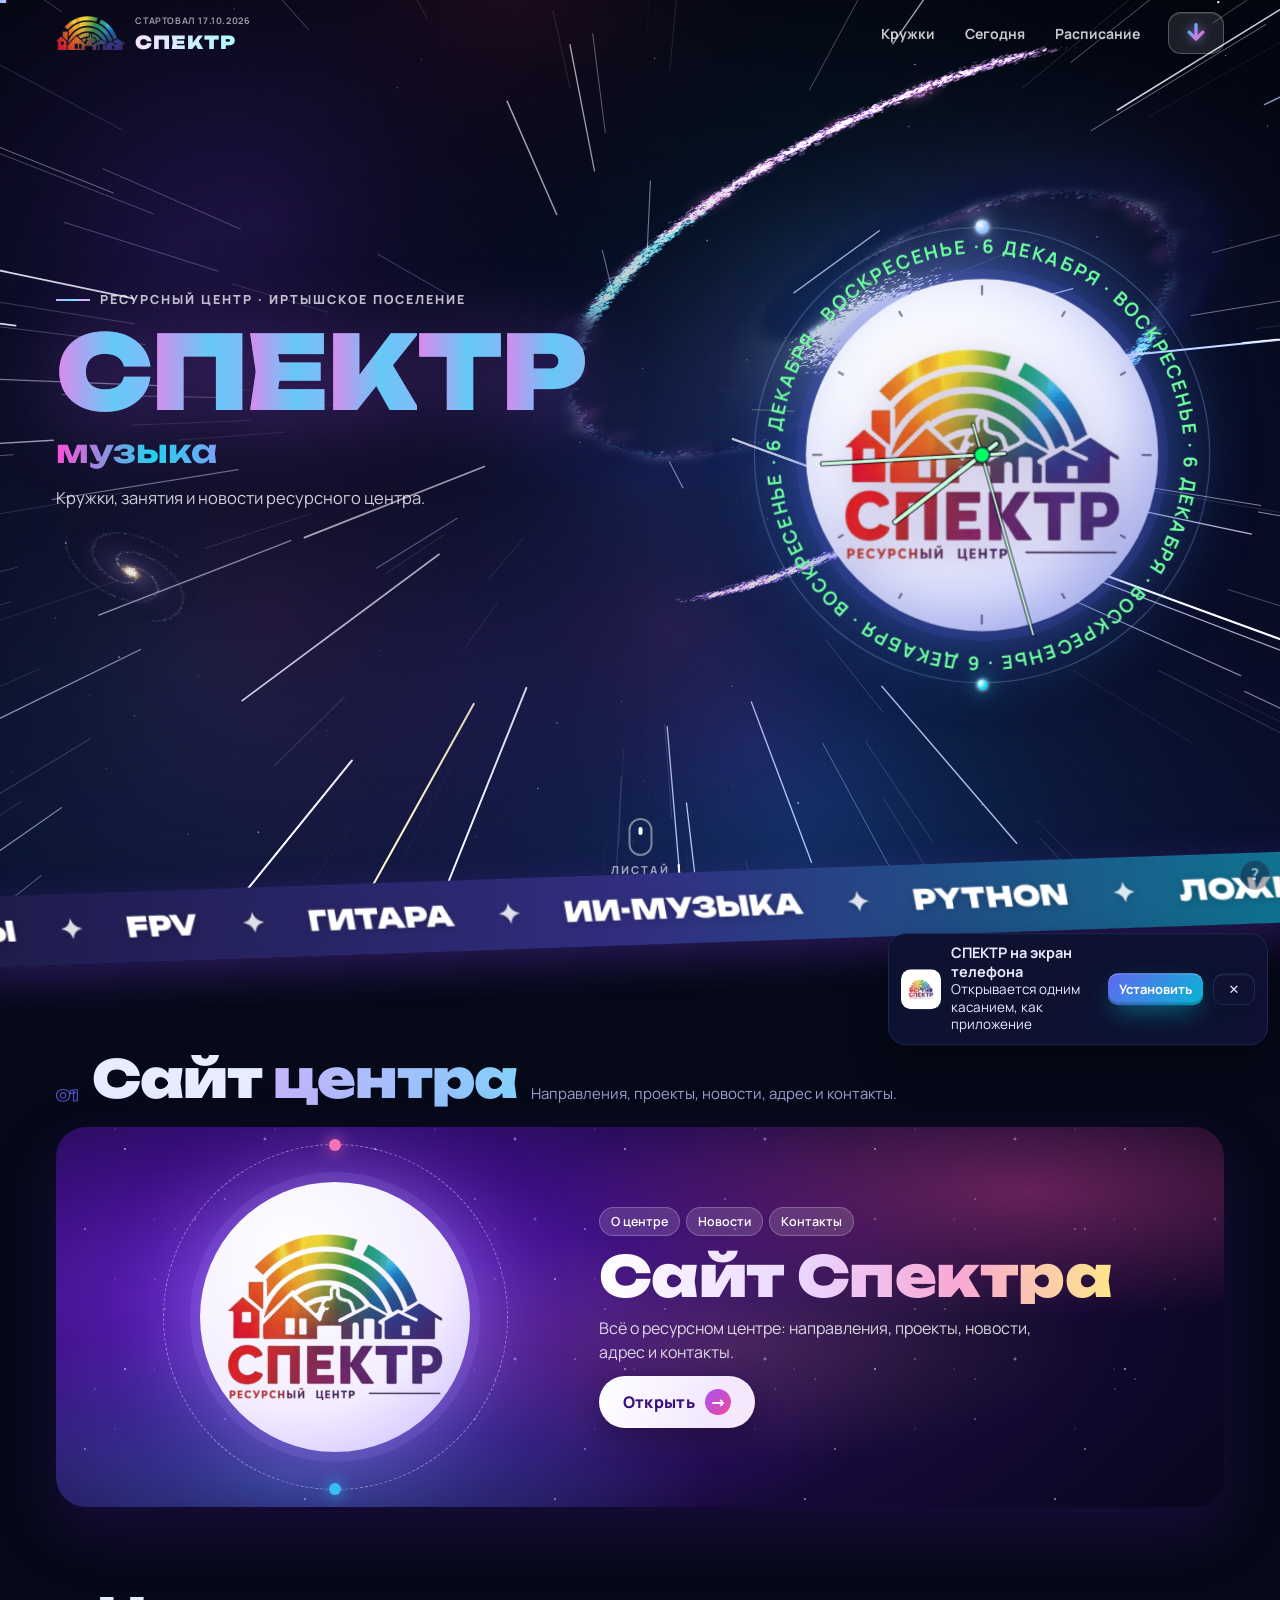
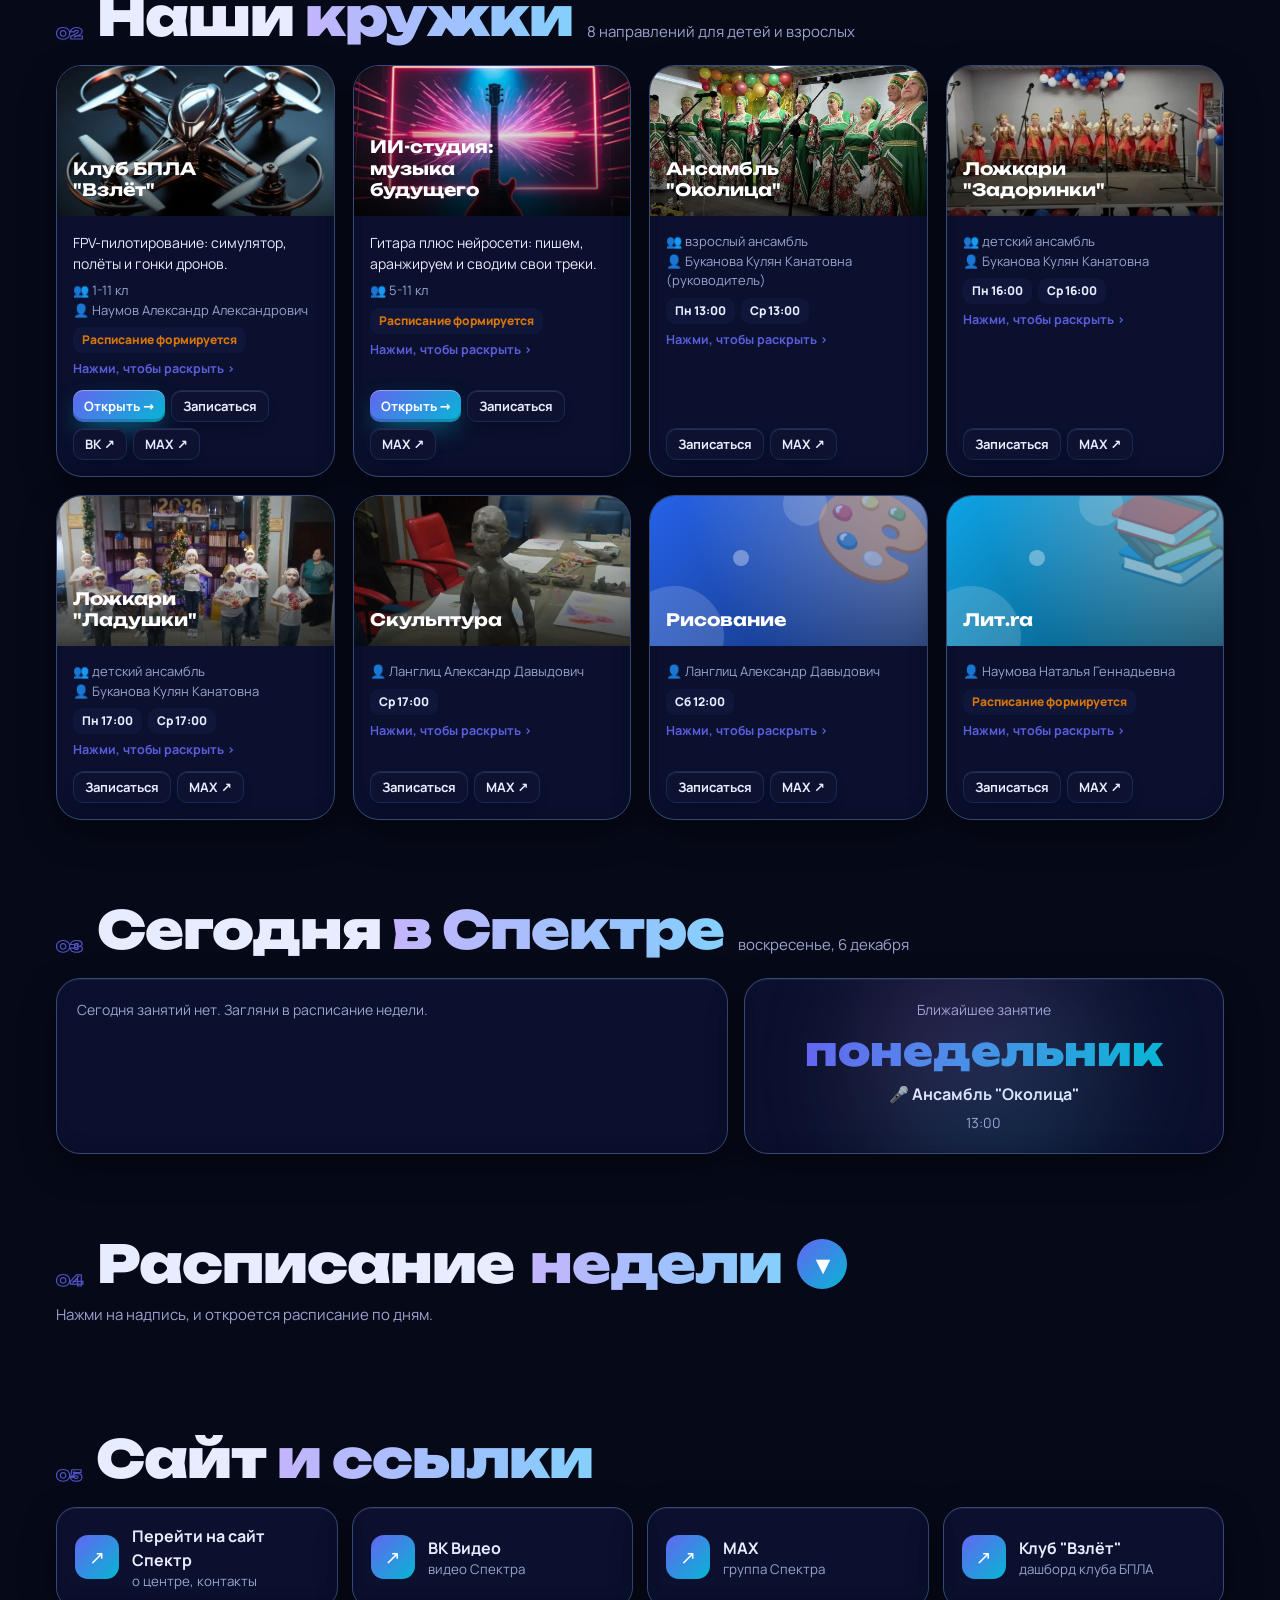
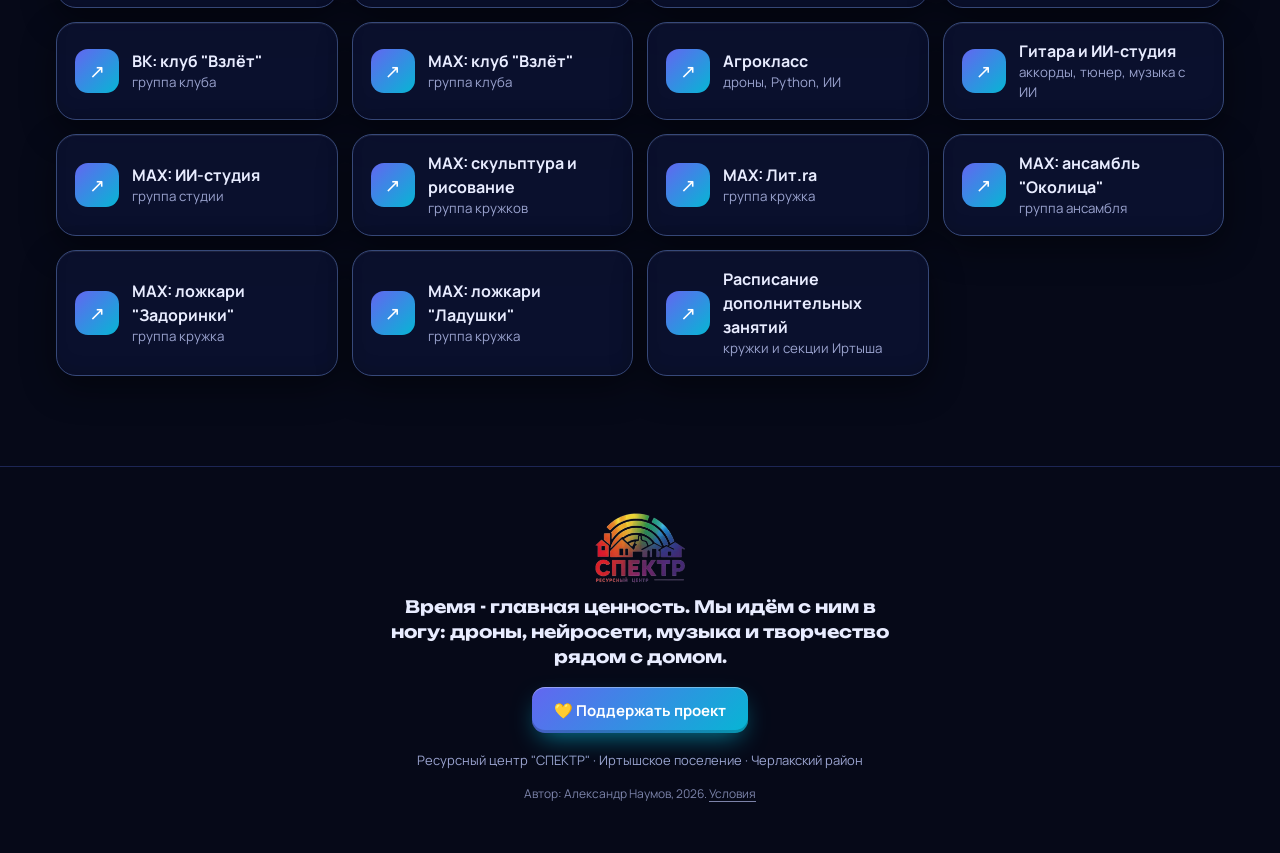
==== commit afbdd537: "Спектр (new.html): строка автора и окно условий Co-Authored-By: Claude Sonnet 5.5 <noreply@anthropic" ====
--- a/new.html
+++ b/new.html
@@ -272,6 +272,13 @@
 footer .fdev .ibtn{flex:none}
 footer .fsup{margin:0 auto 18px;height:46px;padding:0 22px;font-size:15px}
 footer .fsm{font-size:13px}
+footer .fauth{margin-top:14px;font-size:12px;opacity:.8}
+footer .fterms{font:inherit;color:inherit;background:none;border:0;padding:0;cursor:pointer;text-decoration:underline;text-underline-offset:3px}
+footer .fterms:hover{color:var(--c1)}
+.terms p{font-size:14px;margin-top:8px}
+.terms ul{margin:6px 0 0 20px;font-size:14px}
+.terms li{margin-top:4px}
+.terms .tcopy{margin-top:14px;font-size:13px;color:var(--dim)}
 html[data-skin="pixel"] footer .fdev{font-size:11px;line-height:1.8}
 footer .fl a{padding:8px 14px;border-radius:12px;border:1px solid var(--line);background:var(--card);color:var(--text);text-decoration:none;font-weight:700;font-size:13.5px}
 footer .fl a:hover{border-color:var(--c1)}
@@ -816,7 +823,7 @@
 
 
 </main>
-<footer><img src="logo.webp" alt="Логотип СПЕКТР"><p class="fdev"><span id="fDev"></span><button class="ibtn sm ed" id="dvEdit" type="button">✎</button></p><a class="ibtn pri fsup" id="fSup" href="#podderzhka">💛 Поддержать проект</a><div class="fsm">Ресурсный центр "СПЕКТР" · Иртышское поселение · Черлакский район<span id="upd"></span></div></footer>
+<footer><img src="logo.webp" alt="Логотип СПЕКТР"><p class="fdev"><span id="fDev"></span><button class="ibtn sm ed" id="dvEdit" type="button">✎</button></p><a class="ibtn pri fsup" id="fSup" href="#podderzhka">💛 Поддержать проект</a><div class="fsm">Ресурсный центр "СПЕКТР" · Иртышское поселение · Черлакский район<span id="upd"></span></div><p class="fauth">Автор: Александр Наумов, 2026. <button type="button" class="fterms" id="termsBtn">Условия</button></p></footer>
 
 <div id="dive"></div>
 <div id="soon"></div>
@@ -1042,6 +1049,8 @@
   if(!j.ok){if(j.auth){SESS=null;try{sessionStorage.removeItem('spectr_sess')}catch(e){}applyUser()}throw new Error(j.error||'Ошибка сервера')}return j}
 function openM(){$('#modal').classList.add('on')} function closeM(){$('#modal').classList.remove('on');$('#mbody').classList.remove('wide')}
 $('#modal').onclick=e=>{if(e.target.id==='modal')closeM()}; addEventListener('keydown',e=>{if(e.key==='Escape'){closeM();$('#soon').style.display='none'}});
+function termsOpen(){$('#mbody').innerHTML=`<div class="terms"><h3>Условия использования</h3><p>Сайт "СПЕКТР" - авторская работа Александра Наумова, 2026. Автору принадлежат устройство сайта, тексты, оформление и программный код.</p><p><b>Можно:</b> пользоваться сайтом и делиться ссылкой на него.</p><p><b>Нельзя без письменного разрешения автора:</b></p><ul><li>копировать сайт или его части;</li><li>переделывать и выдавать за своё;</li><li>убирать имя автора;</li><li>продавать или передавать за плату.</li></ul><p>Если нужен такой сайт для школы или кружка, напишите автору.</p><p>Сторонние части - шрифты (Unbounded, Manrope, Comfortaa, Nunito, Press Start 2P) и библиотека анимации GSAP (с ScrollTrigger и SplitText) - принадлежат их авторам и используются по их лицензиям.</p><p class="tcopy">© 2026 Александр Наумов. Все права защищены.</p><div class="mbar"><button class="ibtn pri" onclick="closeM()">Понятно</button></div></div>`;openM()}
+document.addEventListener('click',e=>{if(e.target.closest&&e.target.closest('#termsBtn'))termsOpen()});
 function openLogin(){$('#mbody').innerHTML=`<h3>Вход для редакторов</h3><p style="color:var(--dim);font-size:14px">Введите PIN. Править расписание, кружки и новости могут администратор и редакторы Спектра.</p><label>PIN<input id="pin" type="password" inputmode="numeric" maxlength="8" autocomplete="off"></label><div class="mbar"><button class="ibtn" onclick="closeM()">Отмена</button><button class="ibtn pri" id="pinGo">Войти</button></div>`;openM();setTimeout(()=>$('#pin').focus(),50);
   const go=async()=>{const b=$('#pinGo');b.disabled=true;b.textContent='Проверяю…';try{const j=await api({op:'login',pin:$('#pin').value.trim()});SESS={token:j.token,user:j.user};ss.set('spectr_sess',JSON.stringify(SESS));ls.set('spectr_editor','1');closeM();render();toast(canEdit()?'Режим редактирования включён':'Вход выполнен, но прав на Спектр нет')}catch(e){toast(e.message);b.disabled=false;b.textContent='Войти'}};
   $('#pinGo').onclick=go;$('#pin').onkeydown=e=>{if(e.key==='Enter')go()}}
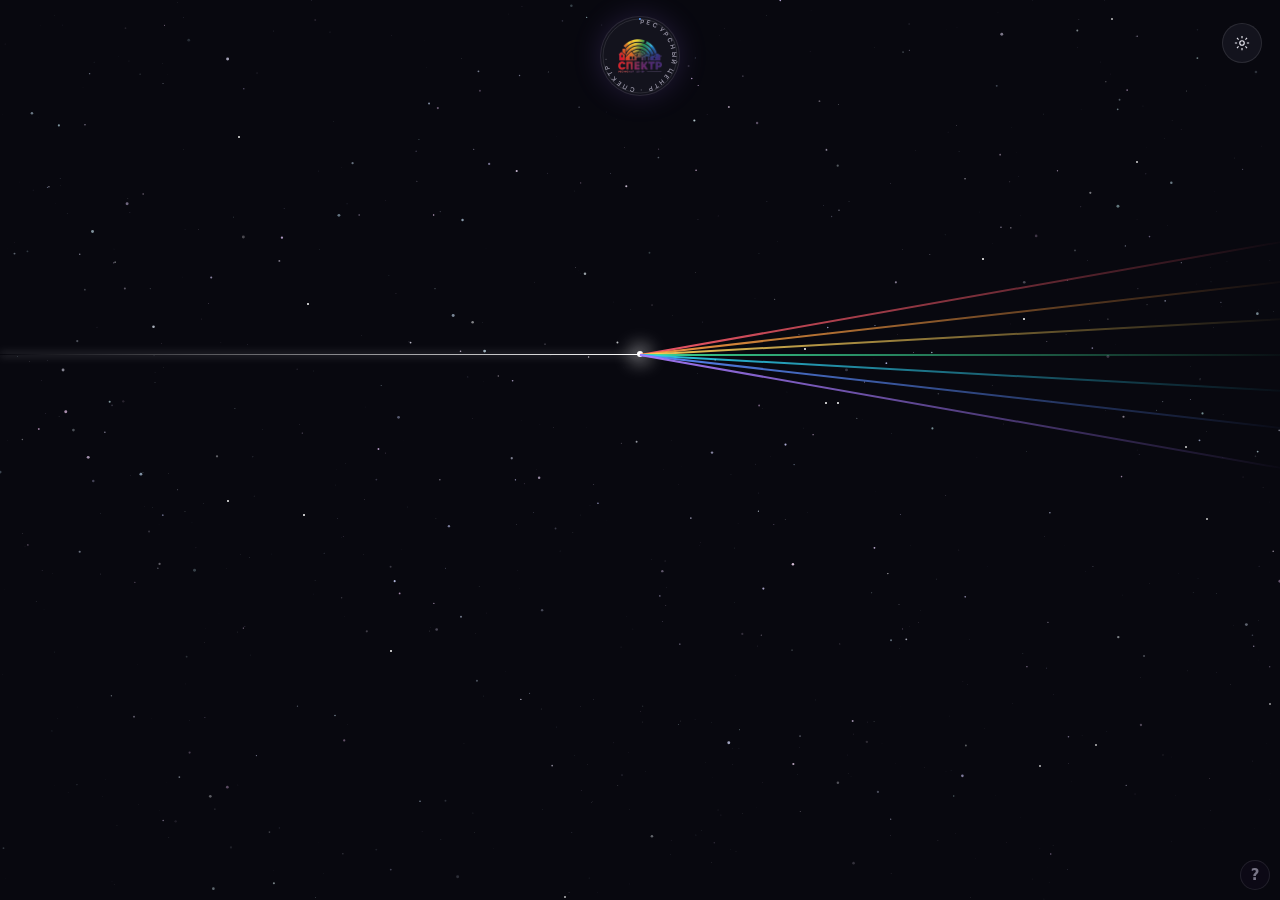
==== commit a341ebba: "Спектр (new.html): строгий вид, главная и вход в кружковую деятельность через радугу, портал убран -" ====
--- a/new.html
+++ b/new.html
@@ -26,9 +26,11 @@
 <meta name="apple-mobile-web-app-title" content="Спектр">
 <link rel="preload" as="image" href="logo.webp">
 <script src="perenos.js"></script>
-<script>/* вход на портал всегда в стиле Космос; дальше в этом визите стиль можно менять, клубы его подхватывают */
+<script>/* вход на сайт всегда в стиле Космос; дальше в этом визите стиль можно менять, клубы его подхватывают */
 try{if(!sessionStorage.getItem('spectr_in')){sessionStorage.setItem('spectr_in','1');localStorage.setItem('spectr_skin','space')}}catch(e){}</script>
-<script>window.FX_NO_G2=1;/* малую галактику рисует сама страница (#gal2) */</script>
+<script>/* строгий вид (mini.css, mini.js): включён, пока в меню не выбран "Прежний" */
+try{if(localStorage.getItem('spk_view')!=='old')document.documentElement.classList.add('mn')}catch(e){document.documentElement.classList.add('mn')}</script>
+<script>window.FX_NO_G2=1;/* малую галактику фон не рисует */</script>
 <script src="fx2.js"></script>
 <link href="fonts.css" rel="stylesheet">
 <style>
@@ -97,12 +99,7 @@
 .ibtn.lg{height:54px;padding:0 26px;font-size:15.5px;border-radius:16px}
 .ibtn.sm{height:32px;font-size:13px;padding:0 11px;border-radius:10px} .ibtn:disabled{opacity:.6;cursor:default}
 @media(max-width:820px){nav.mn{display:none}.tr{margin-left:auto}}
-/* вход на портал: удержание на маленькой галактике под текстом (без видимой кнопки); галактика - своя картинка, всегда на месте */
 .hero{-webkit-touch-callout:none}
-.gal2{position:relative;width:170px;height:110px;margin:6px 0 0 -10px;cursor:default;-webkit-user-select:none;user-select:none;-webkit-tap-highlight-color:transparent;touch-action:pan-y}
-.hero .gal2 canvas{position:absolute;inset:auto;z-index:0;left:50%;top:50%;width:160px;height:160px;margin:-80px 0 0 -80px;transform:rotate(29deg) scaleY(.55);mix-blend-mode:screen;opacity:.9;transition:opacity .9s ease-in,filter .9s ease-in;pointer-events:none}
-.hero .gal2.pt canvas{opacity:1;filter:brightness(1.45)}
-@media(max-width:820px){.gal2{width:140px;height:92px;margin-top:4px}.hero .gal2 canvas{width:130px;height:130px;margin:-65px 0 0 -65px}}
 /* ---- hero ---- */
 .hero{position:relative;min-height:100vh;min-height:100svh;display:flex;align-items:center;overflow:hidden;color:#fff;background:radial-gradient(120% 120% at 20% 0%,#2b0f63 0%,#0b0914 58%),#0b0914;isolation:isolate}
 .hero canvas{position:absolute;inset:0;width:100%;height:100%;z-index:-1}
@@ -746,6 +743,7 @@
 window.skinReset=function(){ST=null;BL=null;shoot=null};
 })();
 </script>
+<link rel="stylesheet" href="mini.css">
 </head>
 <body>
 <div id="pre"><div class="bars"><i></i><i></i><i></i><i></i><i></i><i></i><i></i></div><img class="pl" src="logo.webp" alt=""></div>
@@ -753,7 +751,6 @@
 <div class="cur"></div><div class="cur2"></div>
 
 <header id="hdr"><div class="wrap top">
-  <a id="irtGo" href="https://glebbelov85.gitverse.site/" hidden tabindex="-1" aria-hidden="true"></a>
   <a class="brand" id="brand" href="#top" aria-label="СПЕКТР - в начало"><img src="mark.webp" alt="СПЕКТР"><span class="bt"><small class="vis since">стартовал 17.10.2026</small><b>СПЕКТР</b><small class="vis" id="visC" hidden title="Посещения сайтов СПЕКТР"><svg viewBox="0 0 24 24" aria-hidden="true"><path d="M2 12s3.6-6.5 10-6.5S22 12 22 12s-3.6 6.5-10 6.5S2 12 2 12z"/><circle cx="12" cy="12" r="3"/></svg><i>0</i><span class="vl">посещений</span></small></span></a>
   <nav class="mn"><a href="#groupsT">Кружки</a><a href="#todayT" id="navToday">Сегодня</a><a href="#weekT">Расписание</a></nav>
   <div class="tr" id="tr"><button class="ibtn" id="stBtn" style="display:none" title="Ученики и заявки" aria-label="Ученики и заявки">👥<b class="stc" id="stCnt" style="display:none"></b></button><button class="ibtn" id="bgBtn" style="display:none" title="Сообщения об ошибках" aria-label="Сообщения об ошибках">⚠<b class="stc" id="bgCnt" style="display:none"></b></button><div class="tdr" id="tdr"><button class="ibtn" id="lockBtn" style="display:none" title="Вход для редакторов" aria-label="Вход для редакторов">✎</button><button class="ibtn shb" id="shBtn" title="Поделиться, QR-код, установить на экран" aria-label="Поделиться и установить"><svg class="shico" viewBox="0 0 24 24" aria-hidden="true"><path d="M14 4.5 21 11l-7 6.5v-3.8c-5 0-8.3 1.5-11 5.3.9-5.4 3.9-10.4 11-11.3z"/></svg><span>Поделиться</span></button><button class="ibtn shb" id="inBtn" type="button" title="Установить на телефон как приложение" aria-label="Установить на телефон"><svg class="shico inl" viewBox="0 0 24 24" aria-hidden="true"><path d="M14 4.5 21 11l-7 6.5v-3.8c-5 0-8.3 1.5-11 5.3.9-5.4 3.9-10.4 11-11.3z"/></svg></button><button class="ibtn" id="themeBtn" hidden aria-hidden="true" tabindex="-1" style="display:none"></button></div><button class="ibtn gear" id="gearBtn" type="button" aria-expanded="false" aria-controls="tdr" title="Настройки" aria-label="Настройки"><span class="gi"><svg viewBox="0 0 24 24" width="24" height="24" aria-hidden="true"><defs><linearGradient id="gAr" x1="0" y1="0" x2="1" y2="1"><stop offset="0" stop-color="#22d3ee"/><stop offset=".5" stop-color="#a78bfa"/><stop offset="1" stop-color="#f472b6"/></linearGradient></defs><path d="M12 3.5v14M5.2 11.2 12 18l6.8-6.8" fill="none" stroke="url(#gAr)" stroke-width="3.2" stroke-linecap="round" stroke-linejoin="round"/></svg></span></button></div>
@@ -767,7 +764,6 @@
       <h1 class="big" id="bigT">СПЕКТР</h1>
       <p class="rot hx"><span id="rotw" class="rw">гонки на дронах</span><button class="ibtn sm ed rwed" id="rwEdit" type="button">✎ Слова</button></p>
       <p class="lead hx">Кружки, занятия и новости ресурсного центра.</p>
-      <div class="gal2" id="gal2" aria-hidden="true"><canvas width="320" height="320"></canvas></div>
       <div class="chips" id="heroChips" style="display:none"></div>
     </div>
     <div class="lw" id="lw"><div class="ring"></div><div class="orb"></div><div class="disc"></div><svg class="dr" viewBox="0 0 100 100" aria-hidden="true"><defs><path id="lwp" d="M50 5.7A44.3 44.3 0 1 1 49.99 5.7"/></defs><text><textPath href="#lwp" startOffset="0" id="lwt"></textPath></text></svg><img src="logo.webp" alt="Логотип ресурсного центра СПЕКТР"><svg class="lwh" viewBox="0 0 100 100" role="img" aria-label="Часы"><g class="tk"><line x1="50" y1="13" x2="50" y2="14.799999999999997" transform="rotate(0 50 50)"/><line x1="50" y1="13.799999999999997" x2="50" y2="14.799999999999997" transform="rotate(30 50 50)"/><line x1="50" y1="13.799999999999997" x2="50" y2="14.799999999999997" transform="rotate(60 50 50)"/><line x1="50" y1="13" x2="50" y2="14.799999999999997" transform="rotate(90 50 50)"/><line x1="50" y1="13.799999999999997" x2="50" y2="14.799999999999997" transform="rotate(120 50 50)"/><line x1="50" y1="13.799999999999997" x2="50" y2="14.799999999999997" transform="rotate(150 50 50)"/><line x1="50" y1="13" x2="50" y2="14.799999999999997" transform="rotate(180 50 50)"/><line x1="50" y1="13.799999999999997" x2="50" y2="14.799999999999997" transform="rotate(210 50 50)"/><line x1="50" y1="13.799999999999997" x2="50" y2="14.799999999999997" transform="rotate(240 50 50)"/><line x1="50" y1="13" x2="50" y2="14.799999999999997" transform="rotate(270 50 50)"/><line x1="50" y1="13.799999999999997" x2="50" y2="14.799999999999997" transform="rotate(300 50 50)"/><line x1="50" y1="13.799999999999997" x2="50" y2="14.799999999999997" transform="rotate(330 50 50)"/></g><g class="hg"><line class="u" x1="50" y1="54" x2="50" y2="26"/><line class="m h1" x1="50" y1="54" x2="50" y2="26"/></g><g class="hg"><line class="u" x1="50" y1="55" x2="50" y2="15"/><line class="m h2" x1="50" y1="55" x2="50" y2="15"/></g><g class="hg"><line class="u" x1="50" y1="57" x2="50" y2="9"/><line class="m h3" x1="50" y1="57" x2="50" y2="9"/></g><circle class="cap" cx="50" cy="50" r="1.7"/></svg></div>
@@ -1422,33 +1418,6 @@
 
 /* ---------- шарики и бегущая строка: можно поймать пальцем ---------- */
 /* логотип с шариками: крути пальцем, после отпускания крутится по инерции и плавно замедляется */
-(function(){/* портал: удержание ~0,9 с на маленькой галактике под текстом «Кружки, занятия и новости» */
-  const gal=$('#gal2'),go=$('#irtGo');if(!gal||!go)return;
-  /* рисуем галактику сами (как в fx.js), чтобы она всегда стояла под текстом */
-  (function draw(){const cv=gal.querySelector('canvas'),g=cv&&cv.getContext('2d');if(!g)return;let sd=20261118;
-    const rnd=()=>{sd=(sd+0x6D2B79F5)|0;let t=Math.imul(sd^(sd>>>15),1|sd);t=(t+Math.imul(t^(t>>>7),61|t))^t;return((t^(t>>>14))>>>0)/4294967296},
-      gauss=()=>(rnd()+rnd()+rnd()-1.5)/1.5,w=cv.width,c=w/2,Rr=w*.46,k=w/360,arms=3,n=3600,TAU=Math.PI*2,
-      pal=['#fef3c7','#fbcfe8','#a5b4fc','#99f6e4'];
-    const hg=g.createRadialGradient(c,c,0,c,c,Rr);hg.addColorStop(0,'rgba(255,225,190,.30)');hg.addColorStop(.35,'rgba(150,130,240,.10)');hg.addColorStop(1,'rgba(0,0,0,0)');g.fillStyle=hg;g.fillRect(0,0,w,w);
-    g.globalCompositeOperation='lighter';
-    for(let i=0;i<n;i++){const arm=i%arms,r=Math.pow(rnd(),.6),a=arm*TAU/arms+r*5.2+gauss()*.26*(1-r*.5),rr=r*Rr,
-      x=c+Math.cos(a)*rr+gauss()*3*k,y=c+Math.sin(a)*rr+gauss()*3*k,s=(rnd()<.03?2.4:rnd()+.35)*Math.max(.8,k*.9);
-      g.globalAlpha=(1-r*.6)*(.3+rnd()*.6);g.fillStyle=pal[Math.min(pal.length-1,(r*pal.length)|0)];g.fillRect(x,y,s,s)}
-    for(let i=0;i<n/5;i++){const rb=Math.abs(gauss())*Rr*.22,ab=rnd()*TAU;g.globalAlpha=.25+rnd()*.5;g.fillStyle=rnd()<.6?'#fde7c2':'#fff';g.fillRect(c+Math.cos(ab)*rb,c+Math.sin(ab)*rb,1.2,1.2)}
-    const cg=g.createRadialGradient(c,c,0,c,c,Rr*.2);cg.addColorStop(0,'rgba(255,248,230,1)');cg.addColorStop(.25,'rgba(255,214,160,.7)');cg.addColorStop(1,'rgba(0,0,0,0)');g.globalAlpha=1;g.fillStyle=cg;g.fillRect(0,0,w,w);
-    if(!matchMedia('(prefers-reduced-motion: reduce)').matches&&cv.animate)cv.animate([{transform:'rotate(29deg) scaleY(.55) rotate(0deg)'},{transform:'rotate(29deg) scaleY(.55) rotate(-360deg)'}],{duration:90000,iterations:Infinity});
-  })();
-  let t=0,sx=0,sy=0;const stop=()=>{clearTimeout(t);t=0;gal.classList.remove('pt')};
-  gal.addEventListener('contextmenu',e=>e.preventDefault());
-  gal.addEventListener('pointerdown',e=>{if(e.button>0)return;stop();sx=e.clientX;sy=e.clientY;gal.classList.add('pt');
-    t=setTimeout(()=>{stop();try{navigator.vibrate&&navigator.vibrate(25)}catch(_){}location.href=go.href},900)});
-  gal.addEventListener('pointermove',e=>{if(t&&Math.hypot(e.clientX-sx,e.clientY-sy)>12)stop()});
-  /* на телефоне браузер при удержании шлёт pointercancel (долгое нажатие) - его не считаем отменой */
-  gal.addEventListener('pointerup',stop);gal.addEventListener('pointerleave',e=>{if(e.pointerType==='mouse')stop()});
-  gal.addEventListener('touchmove',e=>{const p=e.touches[0];if(t&&p&&Math.hypot(p.clientX-sx,p.clientY-sy)>12)stop()},{passive:true});
-  gal.addEventListener('touchend',stop);
-  addEventListener('scroll',stop,{passive:true});
-})();
 (function(){const lw=$('#lw');if(!lw)return;const parts=[lw.querySelector('.ring'),lw.querySelector('.orb'),lw.querySelector('.dr')].filter(Boolean),img=lw.querySelector('img');
   let A=0,I=0,w=0,held=false,id=null,pa=0,pt=0,run=false,lt=0;lw._w=()=>w;lw._h=()=>held;
   const ang=e=>{const r=lw.getBoundingClientRect();return Math.atan2(e.clientY-r.top-r.height/2,e.clientX-r.left-r.width/2)*57.2958};
@@ -1643,6 +1612,7 @@
   if(location.hash==='#podderzhka'||/[?&]podderzhka\b/.test(location.search))setTimeout(open,700);
 })();
 </script>
+<script src="mini.js"></script>
 <script src="oshibka2.js" data-site="spectr" defer></script>
 </body>
 </html>
--- a/mini.css
+++ b/mini.css
@@ -0,0 +1,243 @@
+/* СПЕКТР: строгий вид (класс mn у html). Свой файл сайта, без внешних подключений. */
+@font-face{font-family:"Playfair Display";font-style:normal;font-weight:400 900;font-display:swap;src:url(fonts/PlayfairDisplay-cyrillic.woff2) format("woff2");unicode-range:U+0301,U+0400-045F,U+0490-0491,U+04B0-04B1,U+2116}
+@font-face{font-family:"Playfair Display";font-style:normal;font-weight:400 900;font-display:swap;src:url(fonts/PlayfairDisplay-latin.woff2) format("woff2");unicode-range:U+0000-00FF,U+0131,U+0152-0153,U+02BB-02BC,U+02C6,U+02DA,U+02DC,U+2000-206F,U+20AC,U+2122,U+2212,U+FEFF,U+FFFD}
+
+html.mn,html.mn[data-theme],html.mn[data-skin][data-theme]{
+ --bg:#08080f;--bg2:#13131d;--card:rgba(20,20,32,.66);--line:rgba(255,255,255,.1);--text:#ecebf3;--dim:#9c99aa;--shadow:none;
+ --m1:#ff5c6c;--m2:#ff9f43;--m3:#ffd35c;--m4:#3ddc97;--m5:#2fd0f0;--m6:#5b8cff;--m7:#a77bff;
+ --mrb:linear-gradient(90deg,var(--m1),var(--m2),var(--m3),var(--m4),var(--m5),var(--m6),var(--m7));
+ --mrb2:linear-gradient(90deg,var(--m1),var(--m2),var(--m3),var(--m4),var(--m5),var(--m6),var(--m7),var(--m1));
+ --mpf:"Playfair Display",Georgia,serif;--fh:"Playfair Display",Georgia,serif;--fb:Manrope,"Segoe UI",system-ui,sans-serif;
+ --me:cubic-bezier(.2,.7,.2,1);--c1:#ecebf3;--c2:#ecebf3;
+ background:#08080f}
+html.mn body{background:transparent!important;color:var(--text);font-family:var(--fb)}
+/* прячем прежнее оформление */
+html.mn #pre,html.mn #prog,html.mn .aur,html.mn .cur,html.mn .cur2,html.mn #bgfx,html.mn #hdr,html.mn section.hero,html.mn #siteT,html.mn .skw,html.mn #gearBtn{display:none!important}
+/* небо: звёзды и галактика рисуются один раз, движутся только transform */
+.mnsky{position:fixed;inset:0;z-index:-1;pointer-events:none;overflow:hidden;background:#08080f}
+.mnsky canvas{position:absolute}
+.mnsky .st{left:-10%;top:-10%;width:120%;height:120%;animation:mnsdr 120s linear infinite alternate}
+.mnsky .gx{left:50%;top:42%;width:min(1100px,190vw);height:min(1100px,190vw);margin-left:calc(min(1100px,190vw)/-2);margin-top:calc(min(1100px,190vw)/-2);animation:mnspin 260s linear infinite;opacity:.42;transition:opacity 2s}
+body.mnh .mnsky .gx{opacity:0}
+.mnsky .tw{position:absolute;width:2px;height:2px;border-radius:50%;background:#fff;animation:mntw 4s ease-in-out infinite}
+.mnsky::after{content:"";position:absolute;inset:0;background:radial-gradient(ellipse at 50% 40%,transparent 45%,rgba(8,8,15,.55) 95%)}
+@keyframes mnsdr{to{transform:translate(-3%,-2%)}}
+@keyframes mnspin{to{transform:rotate(360deg)}}
+@keyframes mntw{50%{opacity:.15;transform:scale(.5)}}
+@keyframes mnflow{to{background-position:-200% 0}}
+@keyframes mnpl{50%{transform:scale(1.7);opacity:.5}}
+/* верхняя полоса прокрутки */
+.mntop{position:fixed;inset:0 0 auto;height:3px;z-index:60;background:var(--mrb2);background-size:200% 100%;animation:mnflow 6s linear infinite;transform-origin:left;transform:scaleX(0)}
+/* верх: логотип, назад, шестерёнка */
+.mnbar{position:fixed;inset:3px 0 auto;z-index:50;height:0}
+.mnhold{position:absolute;left:50%;top:14px;width:78px;height:78px;margin-left:-39px;cursor:pointer;-webkit-tap-highlight-color:transparent;-webkit-user-select:none;user-select:none;touch-action:manipulation;transition:opacity .5s,transform .6s var(--me)}
+body.mnsc .mnhold,body.mnk .mnhold{opacity:0;transform:scale(.8);pointer-events:none}
+.mnhold .bgc{position:absolute;inset:0;border-radius:50%;background:var(--bg2);box-shadow:0 0 0 1px var(--line),0 0 30px rgba(167,123,255,.18)}
+.mnhold svg{position:absolute;inset:0;width:100%;height:100%;overflow:visible}
+.mnhold .pr{fill:none;stroke:url(#mnrbg);stroke-width:2;stroke-linecap:round;stroke-dasharray:232;stroke-dashoffset:232;transform:rotate(-90deg);transform-origin:center}
+.mnhold.go .pr{stroke-dashoffset:0;transition:stroke-dashoffset .9s linear}
+.mnhold .sp{position:absolute;inset:0;animation:mnspin 45s linear infinite}
+.mnhold .sp text{font:700 6.2px Manrope,sans-serif;letter-spacing:.36em;fill:var(--dim)}
+.mnhold img{position:absolute;inset:17px;width:44px;height:44px;object-fit:contain;pointer-events:none}
+.mnr{position:absolute;right:18px;top:20px;display:flex;gap:8px;align-items:center}
+.mnr .ibtn{height:40px!important;min-width:40px;border-radius:50%!important;padding:0!important;justify-content:center}
+.mngear{width:40px;height:40px;border:1px solid var(--line);border-radius:50%;background:var(--bg2);color:var(--text);display:grid;place-items:center;cursor:pointer;transition:transform .8s var(--me),border-color .4s}
+.mngear:hover,.mngear.on{transform:rotate(90deg);border-color:var(--text)}
+.mngear svg{width:18px;height:18px;fill:none;stroke:currentColor;stroke-width:1.5}
+.mnback{position:absolute;left:18px;top:20px;height:40px;display:flex;align-items:center;gap:10px;padding:0 16px 0 12px;border:1px solid var(--line);border-radius:40px;background:var(--bg2);font:400 10.5px var(--fb);letter-spacing:.22em;text-transform:uppercase;cursor:pointer;color:var(--text);transition:border-color .3s}
+.mnback:hover{border-color:var(--text)}
+.mnback i{width:14px;height:1px;background:currentColor;position:relative;transition:transform .4s var(--me)}
+.mnback i::before{content:"";position:absolute;left:0;top:-3px;width:6px;height:6px;border-left:1px solid currentColor;border-bottom:1px solid currentColor;transform:rotate(45deg)}
+.mnback:hover i{transform:translateX(-3px)}
+body.mnh .mnback{display:none}
+/* меню */
+.mnmenu{position:fixed;right:18px;top:70px;z-index:55;width:250px;max-height:calc(100svh - 90px);overflow:auto;background:var(--bg2);border:1px solid var(--line);border-radius:14px;padding:8px;box-shadow:0 18px 50px rgba(0,0,0,.5);opacity:0;transform:translateY(-8px) scale(.98);transform-origin:top right;pointer-events:none;transition:opacity .35s,transform .45s var(--me)}
+.mnmenu.on{opacity:1;transform:none;pointer-events:auto}
+.mnmenu a,.mnmenu button.mi{display:flex;width:100%;align-items:center;gap:12px;padding:10px 12px;font:400 11px var(--fb);letter-spacing:.2em;text-transform:uppercase;border-radius:8px;transition:background .3s;color:var(--text);text-decoration:none;background:none;border:0;cursor:pointer;text-align:left}
+.mnmenu a i,.mnmenu button.mi i{width:6px;height:6px;border-radius:50%;background:var(--c,var(--dim));flex:none;transition:transform .3s var(--me)}
+.mnmenu a:hover,.mnmenu button.mi:hover{background:rgba(255,255,255,.05)}
+.mnmenu a:hover i,.mnmenu button.mi:hover i{transform:scale(1.6)}
+.mnmenu hr{border:0;border-top:1px solid var(--line);margin:6px 4px}
+.mnmenu .ms{padding:8px 12px 4px;font-size:9.5px;letter-spacing:.26em;text-transform:uppercase;color:var(--dim)}
+.mnmenu .sw{display:grid;grid-template-columns:1fr 1fr;gap:6px;padding:4px 6px 6px}
+.mnmenu .sw button{background:none;border:1px solid var(--line);border-radius:10px;padding:9px 6px;color:var(--dim);font:400 10px var(--fb);letter-spacing:.16em;text-transform:uppercase;cursor:pointer}
+.mnmenu .sw button.on{color:var(--text);border-color:var(--text)}
+.mnmenu .sw button s{display:block;height:3px;border-radius:2px;margin:0 auto 7px;width:60%;text-decoration:none}
+.mnmenu .hint{padding:6px 12px 8px;font-size:11.5px;color:var(--dim);line-height:1.45}
+.mnmenu .mk{display:none}
+body.mnk .mnmenu .mk{display:block}
+body.mnk .mnmenu .mh{display:none}
+/* главная */
+body.mnh>.mqw,body.mnh>main,body.mnh>footer,body.mnh .mnkrh{display:none!important}
+body.mnk .mnhome{display:none}
+.mnhome{min-height:100svh;display:flex;flex-direction:column;align-items:center;justify-content:center;text-align:center;padding:120px 22px 70px;position:relative;overflow:hidden}
+.mncap{font:400 11px var(--fb);letter-spacing:.26em;text-transform:uppercase;color:var(--dim)}
+.mnnow{display:flex;align-items:center;gap:12px;margin-bottom:22px}
+.mnnow b{font:500 15px var(--mpf);letter-spacing:.06em;color:var(--text);font-variant-numeric:lining-nums tabular-nums}
+.mnnow i{width:1px;height:12px;background:var(--line)}
+.mnttlw{position:relative;margin:24px 0 0}
+.mnttl{font:500 clamp(58px,13vw,136px)/1 var(--mpf);letter-spacing:.12em;text-indent:.12em;color:var(--text);margin:0}
+.mnttl span{display:inline-block;opacity:0;transform:scale(.6);transition:opacity 1s,transform 1.2s var(--me),color 1.6s}
+.mnttl span.in{opacity:1;transform:none}
+.mnttl.shn{background:linear-gradient(100deg,var(--text) 0 38%,var(--m1) 42%,var(--m2) 44.5%,var(--m3) 47%,var(--m4) 49.5%,var(--m5) 52%,var(--m6) 54.5%,var(--m7) 57%,var(--text) 61% 100%) 100% 0/280% 100%;-webkit-background-clip:text;background-clip:text;animation:mnshn 7s ease-in-out infinite}
+.mnttl.shn span{color:transparent!important}
+@keyframes mnshn{0%{background-position:100% 0}60%,100%{background-position:0 0}}
+.mnbar2{width:min(340px,70vw);height:2px;background:var(--mrb2);background-size:200% 100%;animation:mnflow 6s linear infinite;margin:30px 0 26px;transform:scaleX(0);transition:transform 1.4s var(--me);box-shadow:0 0 18px rgba(167,123,255,.45)}
+.mnbar2.in{transform:scaleX(1)}
+.mnlt{position:absolute;left:0;right:0;top:50%;height:0;pointer-events:none}
+.mnlt .beam{position:absolute;right:50%;top:0;width:50vw;height:1px;background:linear-gradient(90deg,transparent,#fff);transform-origin:right;transform:scaleX(0);box-shadow:0 0 8px rgba(255,255,255,.7)}
+.mnlt .ray{position:absolute;left:50%;top:0;width:52vw;height:1.5px;transform-origin:left;transform:rotate(0) scaleX(0);opacity:.95}
+.mnlt .dot{position:absolute;left:50%;top:-3px;width:6px;height:6px;margin-left:-3px;border-radius:50%;background:#fff;box-shadow:0 0 18px 6px rgba(255,255,255,.55);transform:scale(0)}
+.mnlt.s1 .beam{transform:scaleX(1);transition:transform .9s cubic-bezier(.6,0,.2,1)}
+.mnlt.s2 .dot{transform:scale(1);transition:transform .35s var(--me)}
+.mnlt.s2 .ray{transform:rotate(var(--a)) scaleX(1);transition:transform 1.1s var(--me) calc(var(--i)*40ms)}
+.mnlt.s3 .beam,.mnlt.s3 .ray,.mnlt.s3 .dot{opacity:0;transition:opacity 1s,transform 1s}
+.mnhx{opacity:0;transform:translateY(14px);transition:opacity 1s var(--me),transform 1s var(--me)}
+.mnhx.in{opacity:1;transform:none}
+.mnkd{position:relative;margin-top:46px;display:flex;flex-direction:column;align-items:center;gap:8px;padding:20px 34px 18px;border:1px solid var(--line);border-radius:18px;background:rgba(20,20,32,.5);cursor:pointer;color:var(--text);font:inherit;overflow:hidden;isolation:isolate;transition:border-color .5s,transform .6s var(--me)}
+.mnkd b{font:500 22px var(--mpf);letter-spacing:.04em}
+.mnkd small{font-size:10.5px;letter-spacing:.24em;text-transform:uppercase;color:var(--dim)}
+.mnkd::before{content:"";position:absolute;left:0;right:0;bottom:0;height:2px;background:var(--mrb2);background-size:200% 100%;animation:mnflow 6s linear infinite}
+.mnkd::after{content:"";position:absolute;inset:0;z-index:-1;background:var(--mrb);opacity:0;transition:opacity .6s}
+.mnkd:hover{transform:translateY(-3px);border-color:rgba(255,255,255,.25)}
+.mnkd:hover::after{opacity:.08}
+.mnpill{position:relative;margin-top:22px;display:inline-flex;align-items:center;gap:12px;border:1px solid var(--line);border-radius:40px;padding:9px 18px 9px 14px;font-size:12.5px;color:var(--text);text-decoration:none;background:rgba(20,20,32,.55);transition:border-color .4s,transform .5s var(--me);max-width:100%}
+.mnpill:hover{border-color:var(--c,#fff);transform:translateY(-2px)}
+.mnpill em{font-style:normal;font-size:10px;letter-spacing:.22em;text-transform:uppercase;color:var(--c,#fff);white-space:nowrap}
+.mnpill i{width:7px;height:7px;border-radius:50%;background:var(--c,#fff);flex:none;animation:mnpl 2s ease-in-out infinite}
+.mnpill span{overflow:hidden;text-overflow:ellipsis;white-space:nowrap}
+.mnpill:empty{display:none}
+.mnhl{margin-top:30px;display:flex;gap:22px;justify-content:center}
+.mnul{font:400 11px var(--fb);letter-spacing:.24em;text-transform:uppercase;padding-bottom:4px;position:relative;color:var(--text);text-decoration:none;background:none;border:0;cursor:pointer}
+.mnul::after{content:"";position:absolute;left:0;right:0;bottom:0;height:1px;background:var(--text);transform-origin:right;transition:transform .5s var(--me)}
+.mnul:hover::after{transform:scaleX(0)}
+.mndv{position:absolute;bottom:26px;left:0;right:0;font:italic 400 14px var(--mpf);color:var(--dim);padding:0 22px}
+/* шапка кружков */
+.mnkrh{min-height:78svh;display:flex;flex-direction:column;align-items:center;justify-content:center;text-align:center;padding:120px 22px 70px;position:relative}
+.mnkrh h1{font:500 clamp(34px,8vw,84px)/1.08 var(--mpf);letter-spacing:.03em;margin:0;color:var(--text)}
+.mnkrh .mnbar2{transform:none;margin:26px 0 22px}
+.mnkrh .rot{position:relative;margin:0;height:auto;min-height:1.7em;font:italic 400 22px/1.7 var(--mpf);display:flex;gap:10px;align-items:center;justify-content:center}
+.mnkrh .rot .rw{font:inherit!important;background:none!important;-webkit-text-fill-color:currentColor!important;color:var(--m3)}
+.mnkrh .lead{margin:10px 0 0;color:var(--dim);max-width:430px}
+.mnscr{position:absolute;bottom:26px;left:50%;transform:translateX(-50%);display:flex;flex-direction:column;align-items:center;gap:10px;text-decoration:none}
+.mnscr i{width:1px;height:34px;background:var(--line);position:relative;overflow:hidden}
+.mnscr i::after{content:"";position:absolute;left:0;top:0;width:1px;height:12px;background:var(--text);animation:mndr 2.2s var(--me) infinite}
+@keyframes mndr{0%{transform:translateY(-14px)}100%{transform:translateY(36px)}}
+/* радуга-переход: как прежняя заставка Спектра */
+.mnrb{position:fixed;inset:0;z-index:90;display:flex;pointer-events:none;visibility:hidden}
+.mnrb.on{visibility:visible;pointer-events:auto}
+.mnrb i{flex:1;height:100%;transform-origin:50% 0;transform:scaleY(0)}
+.mnrb.grow i{transform:scaleY(1);transition:transform .6s cubic-bezier(.8,0,.2,1) calc(var(--i)*55ms)}
+.mnrb.out i{transform:scaleY(0);transform-origin:50% 100%;transition:transform .7s cubic-bezier(.8,0,.2,1) calc(var(--i)*60ms)}
+.mnrb img{position:absolute;left:50%;top:50%;width:min(44vw,240px);margin:calc(min(44vw,240px)/-2) 0 0 calc(min(44vw,240px)/-2);opacity:0;transform:scale(.8);transition:opacity .4s,transform .7s cubic-bezier(.3,1.6,.5,1)}
+.mnrb.logo img{opacity:1;transform:none}
+.mnrb.out img{opacity:0;transform:scale(.9);transition:opacity .3s,transform .3s}
+.mnfade{position:fixed;inset:0;z-index:90;background:#08080f;opacity:0;pointer-events:none;transition:opacity .45s}
+.mnfade.on{opacity:1;pointer-events:auto}
+
+/* ---------- разделы ---------- */
+html.mn main.wrap{max-width:1000px;counter-reset:mnsec}
+html.mn .blk{padding-top:100px;scroll-margin-top:20px}
+html.mn #groupsT{--c:var(--m1)}html.mn #dashT{--c:var(--m4)}html.mn #joinT{--c:var(--m5)}html.mn #todayT{--c:var(--m2)}html.mn #weekT{--c:var(--m3)}html.mn #newsT{--c:var(--m6)}html.mn #linksT{--c:var(--m5)}
+html.mn .blk:not([hidden]):not(#siteT){counter-increment:mnsec}
+html.mn .sh2{position:relative;align-items:flex-end;gap:10px 18px;margin-bottom:34px;padding-bottom:16px}
+html.mn .sh2::after{content:"";position:absolute;left:0;right:0;bottom:0;height:1px;background:var(--line)}
+html.mn .sh2::before{content:"";position:absolute;left:0;bottom:0;height:2px;width:90px;background:var(--c);z-index:1}
+html.mn .sh2 .num{font-size:0!important;-webkit-text-stroke:0!important;opacity:1;color:var(--c)!important;padding-bottom:8px}
+html.mn .sh2 .num::before{content:counter(mnsec,decimal-leading-zero);font:500 14px var(--mpf);letter-spacing:.14em;font-variant-numeric:lining-nums}
+html.mn .sec{font:500 clamp(28px,5vw,42px)/1.1 var(--mpf)!important;letter-spacing:.01em!important;color:var(--text)}
+html.mn .sec em{background:none!important;-webkit-text-fill-color:currentColor;color:var(--text)!important;animation:none!important;font-style:normal}
+html.mn .wkt .wkch{background:none!important;border:1px solid var(--line);color:var(--text)!important;font-size:.42em}
+html.mn .sh2 p{font-size:12.5px;color:var(--dim)}
+html.mn .sh2 .beta i{background:none;border:1px solid var(--line);color:var(--dim)}
+/* кнопки */
+html.mn .ibtn{background:rgba(20,20,32,.6)!important;border:1px solid var(--line)!important;color:var(--text)!important;border-radius:40px;font:500 11px var(--fb)!important;letter-spacing:.14em;text-transform:uppercase;box-shadow:none!important;transition:border-color .3s}
+html.mn .ibtn:hover{border-color:var(--text)!important;color:var(--text)!important}
+html.mn .ibtn.pri{background:var(--text)!important;color:#08080f!important;border-color:var(--text)!important}
+html.mn .ibtn.sm{height:32px;font-size:10px!important;padding:0 13px}
+html.mn .ebtn{background:rgba(255,255,255,.06);color:var(--dim);border-radius:20px}
+/* карточки */
+html.mn .card,html.mn .lnk,html.mn .wd2,html.mn .grp,html.mn .ev{background:var(--card)!important;border:1px solid var(--line)!important;border-radius:16px!important;box-shadow:none!important;-webkit-backdrop-filter:blur(6px);backdrop-filter:blur(6px)}
+/* кружки */
+html.mn .groups{gap:18px;grid-template-columns:repeat(auto-fill,minmax(280px,1fr))}
+html.mn .grp{transition:transform .6s var(--me),box-shadow .6s;transform:none!important}
+html.mn .grp:hover{transform:translateY(-4px)!important;box-shadow:0 0 0 1px color-mix(in srgb,var(--gc) 45%,transparent),0 22px 50px rgba(0,0,0,.45)!important}
+html.mn .grp::before{content:"";position:absolute;left:0;right:0;top:0;height:3px;background:var(--gc);z-index:3}
+html.mn .grp .cov{height:auto!important;aspect-ratio:16/10;padding:0!important;background:color-mix(in srgb,var(--gc) 12%,#0e0e16)!important;border:0!important;display:block}
+html.mn .grp .cov::before,html.mn .grp .cov .b1,html.mn .grp .cov .b2,html.mn .grp .cov .b3,html.mn .grp .cov .sh,html.mn .grp .glw2{display:none!important}
+html.mn .grp .cov .ci{position:absolute;inset:0;width:100%;height:100%;object-fit:cover;transition:transform 1.4s var(--me);opacity:1!important;filter:none!important}
+html.mn .grp:hover .cov .ci{transform:scale(1.06)}
+html.mn .grp .cov .e{right:auto;left:50%;top:50%;transform:translate(-50%,-50%)!important;font-size:56px;opacity:.35;animation:none!important;color:var(--gc)}
+html.mn .grp .cov.img .e{display:none}
+html.mn .grp .cov h3{position:absolute;left:0;right:0;bottom:0;margin:0;padding:40px 20px 14px!important;font:500 21px/1.25 var(--mpf)!important;color:#fff;background:linear-gradient(transparent,rgba(8,8,15,.85));text-shadow:none}
+html.mn .grp .bd{padding:16px 20px 20px;font-size:13.5px;color:var(--text)}
+html.mn .grp .meta{font-size:12.5px;color:var(--dim)}
+html.mn .grp .tms{font-size:11px;letter-spacing:.14em;text-transform:uppercase}
+html.mn .tent{color:var(--dim)!important;font-weight:500}
+html.mn .gmore{color:var(--dim)!important;font:400 10.5px var(--fb)!important;letter-spacing:.18em;text-transform:uppercase}
+html.mn .grp .acts{border-top:1px solid var(--line);padding-top:14px;margin-top:10px}
+/* сегодня */
+html.mn .today{grid-template-columns:1.5fr 1fr;gap:18px}
+html.mn .today>.card{padding:22px 26px}
+html.mn .lrow{border-bottom:1px solid var(--line);padding:14px 0}
+html.mn .lrow .tm{font:500 18px var(--mpf)!important;font-variant-numeric:lining-nums tabular-nums;min-width:118px}
+html.mn .lrow .dt{width:8px;height:8px;box-shadow:none}
+html.mn .lrow.on{background:none;border-radius:0;padding:14px 0;border-bottom:1px solid var(--line)}
+html.mn .lrow.on .dt{animation:mnpl 2s ease-in-out infinite}
+html.mn .lrow .nm b{font-weight:500}
+html.mn .nxt::before{display:none}
+html.mn .nxt .big{font:500 48px/1.05 var(--mpf)!important;background:none!important;-webkit-text-fill-color:currentColor;color:var(--text)!important;font-variant-numeric:lining-nums}
+html.mn .nxt small.empty:first-child{font:400 11px var(--fb);letter-spacing:.26em;text-transform:uppercase;color:var(--dim)}
+html.mn .nxt::after{content:"";width:60%;max-width:220px;height:2px;margin-top:8px;background:var(--mrb2);background-size:200% 100%;animation:mnflow 6s linear infinite;opacity:.8}
+/* неделя */
+html.mn .wkfold{border:1px solid var(--line);background:var(--card);border-radius:16px}
+html.mn .wkfold b{color:var(--text)}
+html.mn .wd2{padding:16px}
+html.mn .wd2 h4{font:500 17px var(--mpf)}
+html.mn .wd2 h4 small{color:var(--m3);font:400 10px var(--fb);letter-spacing:.2em;text-transform:uppercase}
+html.mn .wd2.td{border-color:rgba(255,255,255,.35)!important;box-shadow:none!important}
+html.mn .wd2 .wr{background:none;border-left:2px solid var(--ec);border-radius:0;padding:6px 0 6px 12px}
+html.mn .wd2 .tm{font:500 14px var(--mpf);font-variant-numeric:lining-nums tabular-nums}
+html.mn .wd2 .nm b{font-weight:500}
+/* дашборды */
+html.mn .dc{border-radius:16px!important;border:1px solid var(--line);min-height:340px}
+html.mn .dc::after{display:none}
+html.mn .dc h3{font:500 clamp(24px,3.4vw,34px)/1.1 var(--mpf)!important;letter-spacing:.01em;text-shadow:none}
+html.mn .dc .lbl span{background:rgba(8,8,15,.5)!important;border:1px solid rgba(255,255,255,.2)!important;color:#fff!important;font:400 10px var(--fb)!important;letter-spacing:.2em}
+html.mn .dc .go{border-radius:40px!important;background:rgba(8,8,15,.45)!important;border:1px solid rgba(255,255,255,.3)!important;font:400 11px var(--fb)!important;letter-spacing:.2em;text-transform:uppercase}
+html.mn .dc:hover .go{background:#fff!important;color:#08080f!important}
+/* ссылки */
+html.mn .lnk{transition:transform .45s var(--me),border-color .3s}
+html.mn .lnk:hover{border-color:rgba(255,255,255,.35)!important;transform:translateY(-2px)}
+html.mn .lnk .ic{background:none!important;border:1px solid var(--line);color:var(--text)!important;width:38px;height:38px;border-radius:50%;font-size:14px}
+html.mn .lnk:hover .ic{transform:none}
+html.mn .lnk b{font-weight:500}
+/* бегущая строка */
+html.mn .mqw{margin:0;padding:0}
+html.mn .mq{transform:none!important;margin:0!important;background:rgba(255,255,255,.02)!important;box-shadow:none!important;border-block:1px solid var(--line);padding:14px 0}
+html.mn .mq span{font:400 11px var(--fb)!important;letter-spacing:.28em;text-transform:uppercase;color:var(--text)!important;text-shadow:none!important;padding:0 18px}
+html.mn .mq span::after{content:"";display:inline-block;width:5px;height:5px;margin-left:36px;transform:rotate(45deg);background:var(--m3);vertical-align:middle;opacity:1}
+html.mn .mq span:nth-child(7n+1)::after{background:var(--m1)}html.mn .mq span:nth-child(7n+2)::after{background:var(--m2)}html.mn .mq span:nth-child(7n+4)::after{background:var(--m4)}html.mn .mq span:nth-child(7n+5)::after{background:var(--m5)}html.mn .mq span:nth-child(7n+6)::after{background:var(--m6)}html.mn .mq span:nth-child(7n)::after{background:var(--m7)}
+/* подвал */
+html.mn footer{border-top:1px solid var(--line);position:relative}
+html.mn footer::before{content:"";display:block;width:60px;height:2px;margin:0 auto 22px;background:var(--mrb2);background-size:200% 100%;animation:mnflow 6s linear infinite}
+html.mn footer .fdev{font:italic 400 17px/1.5 var(--mpf)!important}
+html.mn footer img{height:46px}
+/* окна */
+html.mn .modal,html.mn .shm{background:rgba(5,5,10,.6)!important;-webkit-backdrop-filter:blur(8px);backdrop-filter:blur(8px)}
+html.mn .mcard,html.mn .shp{background:var(--bg2)!important;border:1px solid var(--line)!important;border-radius:20px!important;box-shadow:0 30px 80px rgba(0,0,0,.55)!important;position:relative;color:var(--text)}
+html.mn .mcard::before,html.mn .shp::before{content:"";position:sticky;display:block;top:-24px;height:3px;margin:-24px -24px 21px;background:var(--mrb)}
+html.mn .shp::before{top:-20px;margin:-20px -20px 17px}
+html.mn .mcard h3,html.mn .shp h3{font:500 24px var(--mpf)!important}
+html.mn .mcard input,html.mn .mcard select,html.mn .mcard textarea,html.mn .shp input{background:rgba(255,255,255,.04)!important;border:1px solid var(--line)!important;color:var(--text)!important;border-radius:10px!important}
+html.mn #toast{background:var(--bg2)!important;border:1px solid var(--line)!important;color:var(--text)!important;border-radius:30px!important;box-shadow:none!important}
+html.mn .rv{will-change:auto}
+@media(max-width:760px){
+ html.mn .today{grid-template-columns:1fr}
+ html.mn .today>.card{padding:18px 20px}
+ html.mn .lrow .tm{min-width:100px}
+ .mnback b{display:none}.mnback{padding:0 14px}
+ .mnkd{padding:18px 26px 16px}.mnkd b{font-size:20px}
+ .mnmenu{left:18px;right:18px;width:auto}
+}
+@media(prefers-reduced-motion:reduce){.mnsky *,.mnttl span,.mnhx,.mnbar2,.mnlt *{animation:none!important;transition:none!important}.mnttl span,.mnhx{opacity:1!important;transform:none!important}.mnbar2{transform:none!important}}
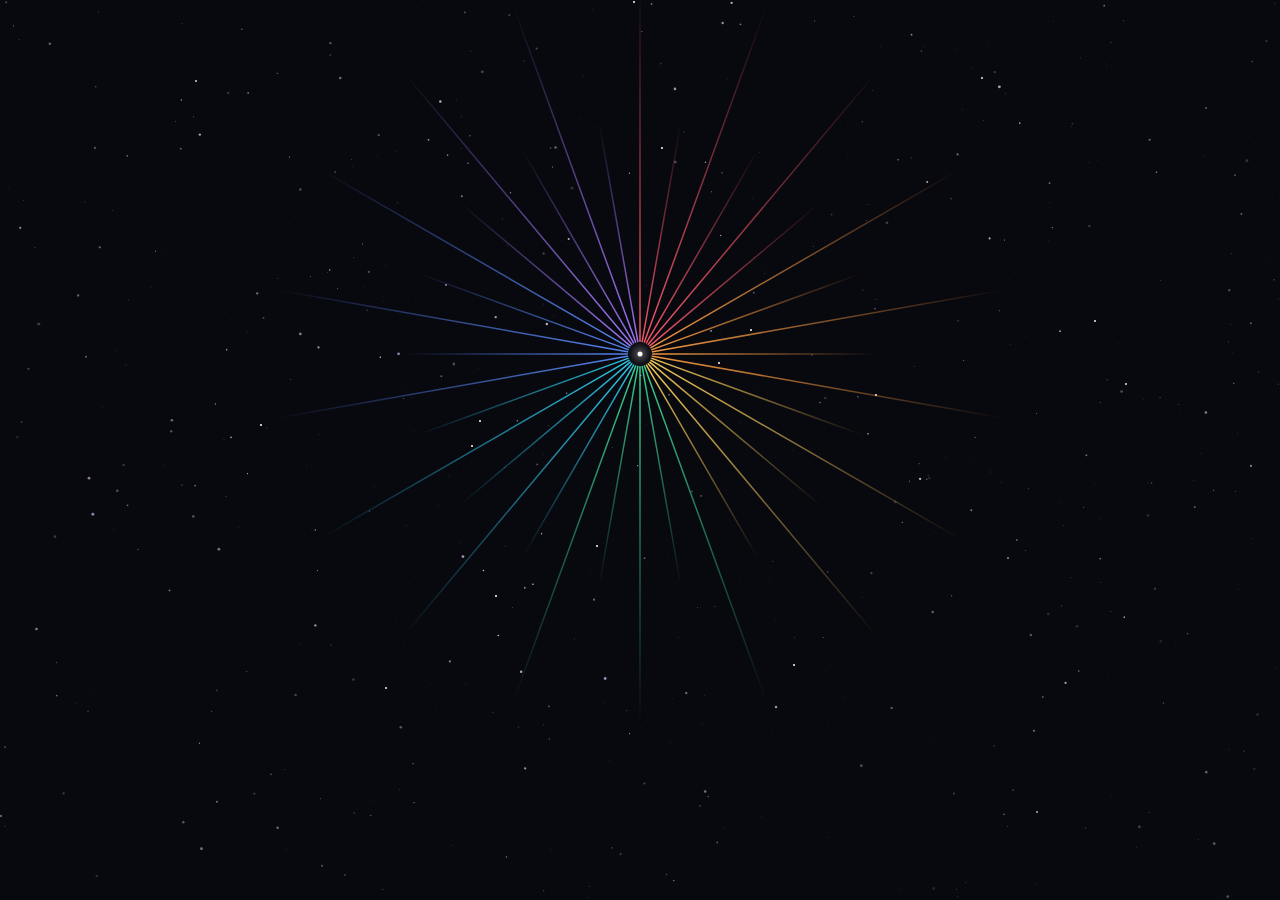
==== commit 2552aa19: "Спектр (new.html): чистое появление (точка, лучи, затем лейба и СПЕКТР), меню словами под линией, пе" ====
--- a/new.html
+++ b/new.html
@@ -29,7 +29,8 @@
 <script>/* вход на сайт всегда в стиле Космос; дальше в этом визите стиль можно менять, клубы его подхватывают */
 try{if(!sessionStorage.getItem('spectr_in')){sessionStorage.setItem('spectr_in','1');localStorage.setItem('spectr_skin','space')}}catch(e){}</script>
 <script>/* строгий вид (mini.css, mini.js): включён, пока в меню не выбран "Прежний" */
-try{if(localStorage.getItem('spk_view')!=='old')document.documentElement.classList.add('mn')}catch(e){document.documentElement.classList.add('mn')}</script>
+try{if(localStorage.getItem('spk_view')!=='old')document.documentElement.classList.add('mn')}catch(e){document.documentElement.classList.add('mn')}
+setTimeout(function(){document.documentElement.classList.add('mnready')},5000);/* запасной показ, если mini.js не загрузился */</script>
 <script>window.FX_NO_G2=1;/* малую галактику фон не рисует */</script>
 <script src="fx2.js"></script>
 <link href="fonts.css" rel="stylesheet">
--- a/mini.css
+++ b/mini.css
@@ -17,8 +17,8 @@
 .mnsky{position:fixed;inset:0;z-index:-1;pointer-events:none;overflow:hidden;background:#08080f}
 .mnsky canvas{position:absolute}
 .mnsky .st{left:-10%;top:-10%;width:120%;height:120%;animation:mnsdr 120s linear infinite alternate}
-.mnsky .gx{left:50%;top:42%;width:min(1100px,190vw);height:min(1100px,190vw);margin-left:calc(min(1100px,190vw)/-2);margin-top:calc(min(1100px,190vw)/-2);animation:mnspin 260s linear infinite;opacity:.42;transition:opacity 2s}
-body.mnh .mnsky .gx{opacity:0}
+.mnsky .gx{left:50%;top:42%;width:min(1100px,190vw);height:min(1100px,190vw);margin-left:calc(min(1100px,190vw)/-2);margin-top:calc(min(1100px,190vw)/-2);animation:mnspin 260s linear infinite;opacity:0;transition:opacity 2s}
+body.mnk .mnsky .gx{opacity:.42}
 .mnsky .tw{position:absolute;width:2px;height:2px;border-radius:50%;background:#fff;animation:mntw 4s ease-in-out infinite}
 .mnsky::after{content:"";position:absolute;inset:0;background:radial-gradient(ellipse at 50% 40%,transparent 45%,rgba(8,8,15,.55) 95%)}
 @keyframes mnsdr{to{transform:translate(-3%,-2%)}}
@@ -84,14 +84,16 @@
 @keyframes mnshn{0%{background-position:100% 0}60%,100%{background-position:0 0}}
 .mnbar2{width:min(340px,70vw);height:2px;background:var(--mrb2);background-size:200% 100%;animation:mnflow 6s linear infinite;margin:30px 0 26px;transform:scaleX(0);transition:transform 1.4s var(--me);box-shadow:0 0 18px rgba(167,123,255,.45)}
 .mnbar2.in{transform:scaleX(1)}
-.mnlt{position:absolute;left:0;right:0;top:50%;height:0;pointer-events:none}
-.mnlt .beam{position:absolute;right:50%;top:0;width:50vw;height:1px;background:linear-gradient(90deg,transparent,#fff);transform-origin:right;transform:scaleX(0);box-shadow:0 0 8px rgba(255,255,255,.7)}
-.mnlt .ray{position:absolute;left:50%;top:0;width:52vw;height:1.5px;transform-origin:left;transform:rotate(0) scaleX(0);opacity:.95}
-.mnlt .dot{position:absolute;left:50%;top:-3px;width:6px;height:6px;margin-left:-3px;border-radius:50%;background:#fff;box-shadow:0 0 18px 6px rgba(255,255,255,.55);transform:scale(0)}
-.mnlt.s1 .beam{transform:scaleX(1);transition:transform .9s cubic-bezier(.6,0,.2,1)}
-.mnlt.s2 .dot{transform:scale(1);transition:transform .35s var(--me)}
-.mnlt.s2 .ray{transform:rotate(var(--a)) scaleX(1);transition:transform 1.1s var(--me) calc(var(--i)*40ms)}
-.mnlt.s3 .beam,.mnlt.s3 .ray,.mnlt.s3 .dot{opacity:0;transition:opacity 1s,transform 1s}
+.mnlt{position:absolute;left:50%;top:50%;width:0;height:0;pointer-events:none;z-index:0}
+.mnttl{position:relative;z-index:1}
+.mnlt .rays{position:absolute;left:0;top:0;width:0;height:0;transform:scale(.75)}
+.mnlt .ray{position:absolute;left:0;top:-1px;width:var(--L);height:2px;border-radius:2px;transform-origin:0 50%;transform:rotate(var(--a)) translateX(12px) scaleX(0);opacity:0}
+.mnlt .dot{position:absolute;left:-2px;top:-2px;width:4px;height:4px;border-radius:50%;background:#fff;box-shadow:0 0 8px 2px rgba(255,255,255,.6);transform:scale(0);opacity:1}
+.mnlt.s1 .dot{transform:scale(1);transition:transform .5s cubic-bezier(.3,1.6,.5,1)}
+.mnlt.s2 .ray{transform:rotate(var(--a)) translateX(16px) scaleX(1);opacity:.95;transition:transform .9s var(--me) calc(var(--i)*32ms),opacity .3s calc(var(--i)*32ms)}
+.mnlt.s2 .dot{transform:scale(1.25);transition:transform 1.2s var(--me)}
+.mnlt.s3 .rays{transform:scale(1.4);opacity:0;transition:transform 1.5s var(--me),opacity 1.3s}
+.mnlt.s3 .dot{transform:scale(2);opacity:0;transition:transform 1s,opacity .8s}
 .mnhx{opacity:0;transform:translateY(14px);transition:opacity 1s var(--me),transform 1s var(--me)}
 .mnhx.in{opacity:1;transform:none}
 .mnkd{position:relative;margin-top:46px;display:flex;flex-direction:column;align-items:center;gap:8px;padding:20px 34px 18px;border:1px solid var(--line);border-radius:18px;background:rgba(20,20,32,.5);cursor:pointer;color:var(--text);font:inherit;overflow:hidden;isolation:isolate;transition:border-color .5s,transform .6s var(--me)}
@@ -241,3 +243,42 @@
  .mnmenu{left:18px;right:18px;width:auto}
 }
 @media(prefers-reduced-motion:reduce){.mnsky *,.mnttl span,.mnhx,.mnbar2,.mnlt *{animation:none!important;transition:none!important}.mnttl span,.mnhx{opacity:1!important;transform:none!important}.mnbar2{transform:none!important}}
+
+/* до конца появления: чистый экран, без мелькания прежней страницы */
+html.mn:not(.mnready) body{visibility:hidden}
+.mnr{transition:opacity .8s var(--me),transform .8s var(--me)}
+body.mnh:not(.mnin) .mnhold{opacity:0;transform:translateY(-12px);pointer-events:none}
+body.mnh:not(.mnin) .mnr{opacity:0;transform:translateY(-12px);pointer-events:none}
+html.mn body.mnh:not(.mnin) .spkbug,html.mn body.mnh:not(.mnin) .spkbp{opacity:0!important;pointer-events:none}
+
+/* меню-шестерёнка: без окна. Линия выкатывается от шестерёнки справа налево, под ней сверху вниз появляются слова */
+.mnveil{position:fixed;inset:0;z-index:49;background:rgba(8,8,15,.84);-webkit-backdrop-filter:blur(6px);backdrop-filter:blur(6px);opacity:0;pointer-events:none;transition:opacity .5s var(--me)}
+.mnveil.on{opacity:1;pointer-events:auto}
+html.mn .mnmenu{right:18px;top:76px;width:min(330px,calc(100vw - 36px));left:auto;max-height:calc(100svh - 96px);background:none;border:0;border-radius:0;box-shadow:none;padding:18px 0 0;opacity:1;transform:none;pointer-events:none;text-align:right;overflow:visible;visibility:hidden;transition:visibility 0s .7s}
+html.mn .mnmenu.on{pointer-events:auto;visibility:visible;transition:none}
+html.mn .mnmenu::before{content:"";position:absolute;right:0;top:0;width:100%;height:1px;background:linear-gradient(270deg,#fff,rgba(255,255,255,.5) 40%,var(--m3) 60%,var(--m4) 72%,var(--m5) 84%,var(--m7) 100%);transform:scaleX(0);transform-origin:right;transition:transform .45s cubic-bezier(.6,0,.2,1) .15s}
+html.mn .mnmenu.on::before{transform:scaleX(1);transition:transform .7s cubic-bezier(.6,0,.2,1)}
+html.mn .mnmenu .mi,html.mn .mnmenu a,html.mn .mnmenu .ms,html.mn .mnmenu .sw,html.mn .mnmenu .hint{opacity:0;transform:translateY(-10px);transition:opacity .25s,transform .25s}
+html.mn .mnmenu.on .mi,html.mn .mnmenu.on a,html.mn .mnmenu.on .ms,html.mn .mnmenu.on .sw,html.mn .mnmenu.on .hint{opacity:1;transform:none;transition:opacity .6s var(--me) calc(.45s + var(--k,0)*55ms),transform .7s var(--me) calc(.45s + var(--k,0)*55ms)}
+html.mn .mnmenu a,html.mn .mnmenu button.mi{display:flex;width:100%;justify-content:flex-end;align-items:center;gap:14px;padding:9px 0;background:none!important;border-radius:0;font:400 12px var(--fb);letter-spacing:.24em;color:var(--text);text-align:right}
+html.mn .mnmenu a i,html.mn .mnmenu button.mi i{order:2;width:18px;height:1px;border-radius:0;background:var(--c,rgba(255,255,255,.4));transform-origin:right;transition:transform .45s var(--me)}
+html.mn .mnmenu a:hover i,html.mn .mnmenu button.mi:hover i{transform:scaleX(2)}
+html.mn .mnmenu a:hover,html.mn .mnmenu button.mi:hover{color:#fff}
+html.mn .mnmenu hr{border:0;height:0;margin:10px 0}
+html.mn .mnmenu .ms{padding:6px 0 2px;font-size:9.5px;letter-spacing:.3em;color:var(--dim)}
+html.mn .mnmenu .sw{display:flex;justify-content:flex-end;gap:20px;padding:6px 0}
+html.mn .mnmenu .sw button{border:0;border-radius:0;padding:0 0 4px;background:none;font:400 11px var(--fb);letter-spacing:.22em;color:var(--dim);position:relative}
+html.mn .mnmenu .sw button s{position:absolute;left:0;right:0;bottom:0;height:1px;margin:0;width:auto;transform:scaleX(0);transition:transform .4s var(--me)}
+html.mn .mnmenu .sw button.on{color:var(--text)}
+html.mn .mnmenu .sw button.on s{transform:none}
+html.mn .mnmenu .hint{padding:8px 0 0;font:italic 400 13px var(--mpf);color:var(--dim)}
+html.mn .mnmenu .mk,html.mn .mnmenu .mh{text-align:right}
+@media(max-width:760px){html.mn .mnmenu{left:auto;right:18px;width:calc(100vw - 36px)}html.mn .mnmenu a,html.mn .mnmenu button.mi{font-size:13px;padding:11px 0}}
+@media(prefers-reduced-motion:reduce){html.mn .mnmenu *,html.mn .mnmenu::before,.mnveil{transition:none!important}}
+
+/* логотип можно перетащить: свободное место запоминается, тогда он виден всегда */
+.mnhold{touch-action:none}
+.mnhold.free{margin-left:0}
+body.mnsc .mnhold.free,body.mnk .mnhold.free{opacity:1;transform:none;pointer-events:auto}
+.mnhold.drag{transition:none!important;transform:scale(1.08)!important;cursor:grabbing}
+.mnhold.drag .bgc{box-shadow:0 0 0 1px rgba(255,255,255,.3),0 0 40px rgba(167,123,255,.45)}
